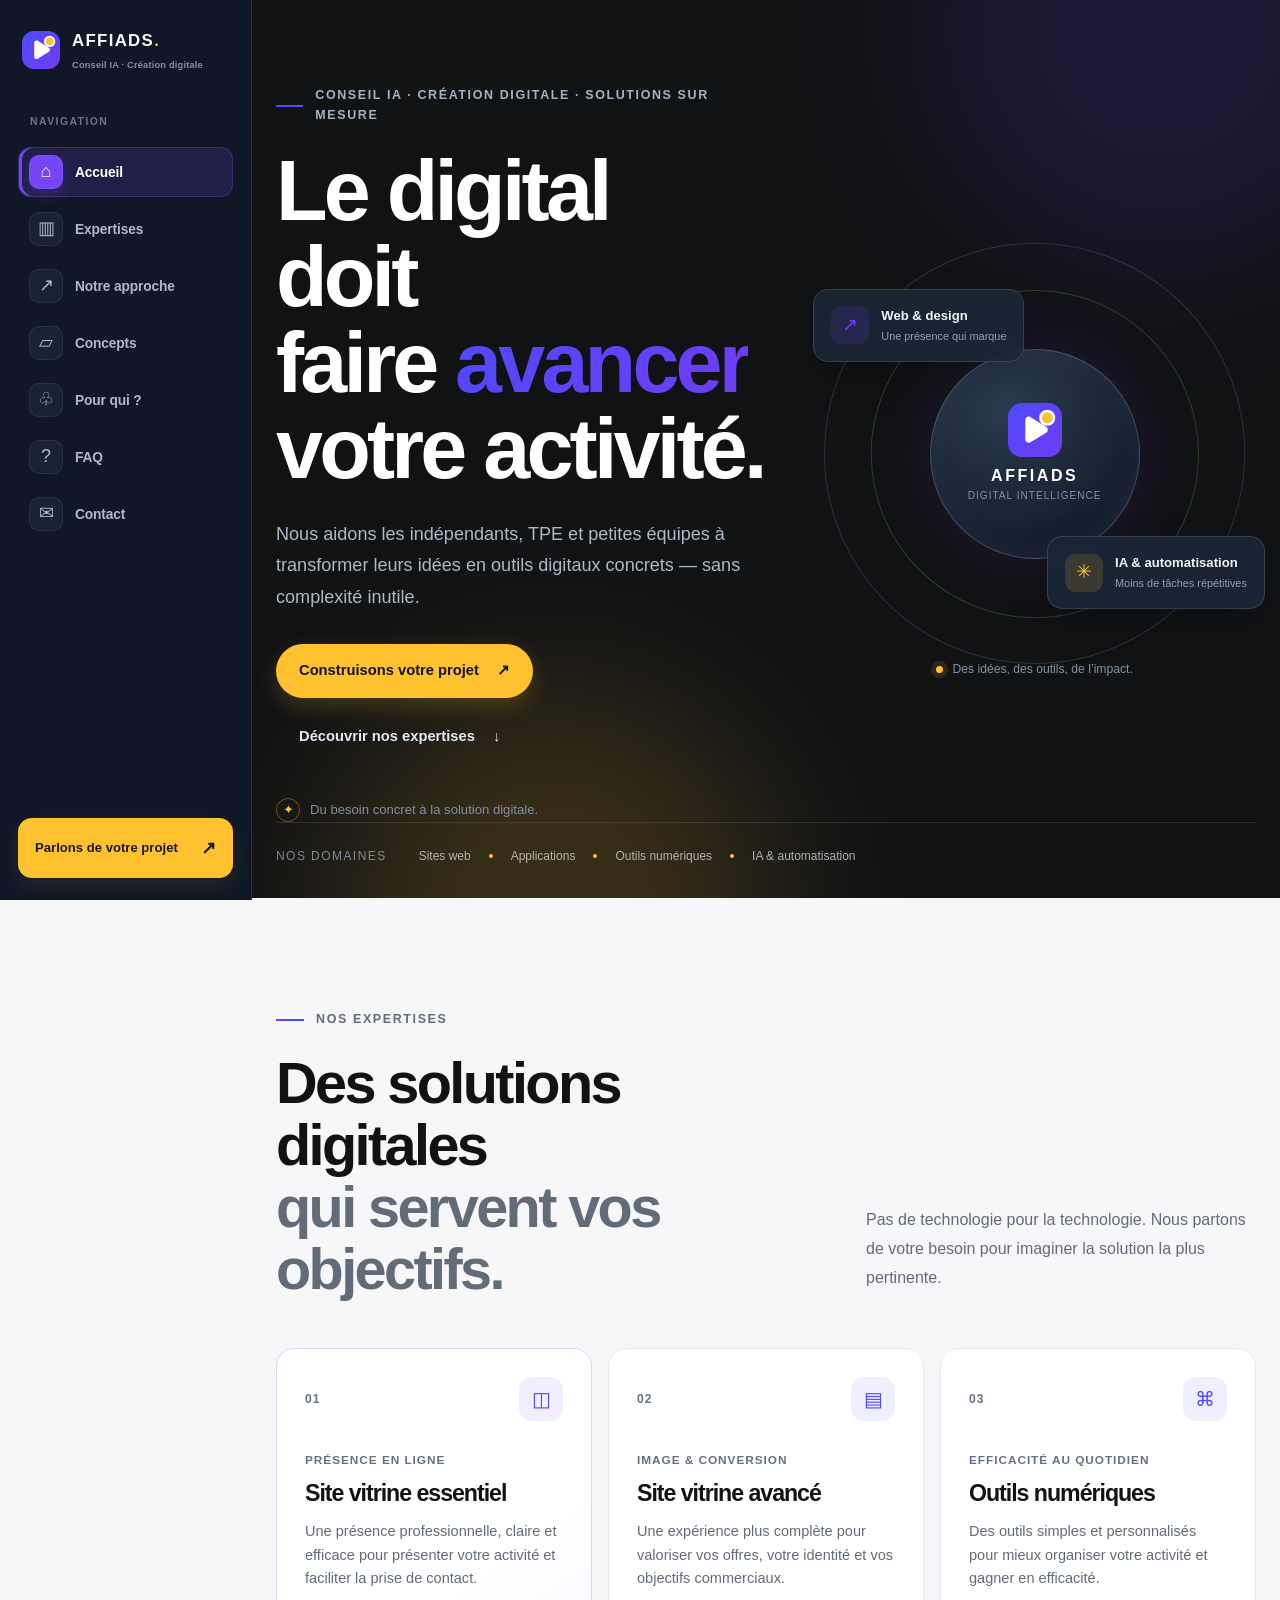
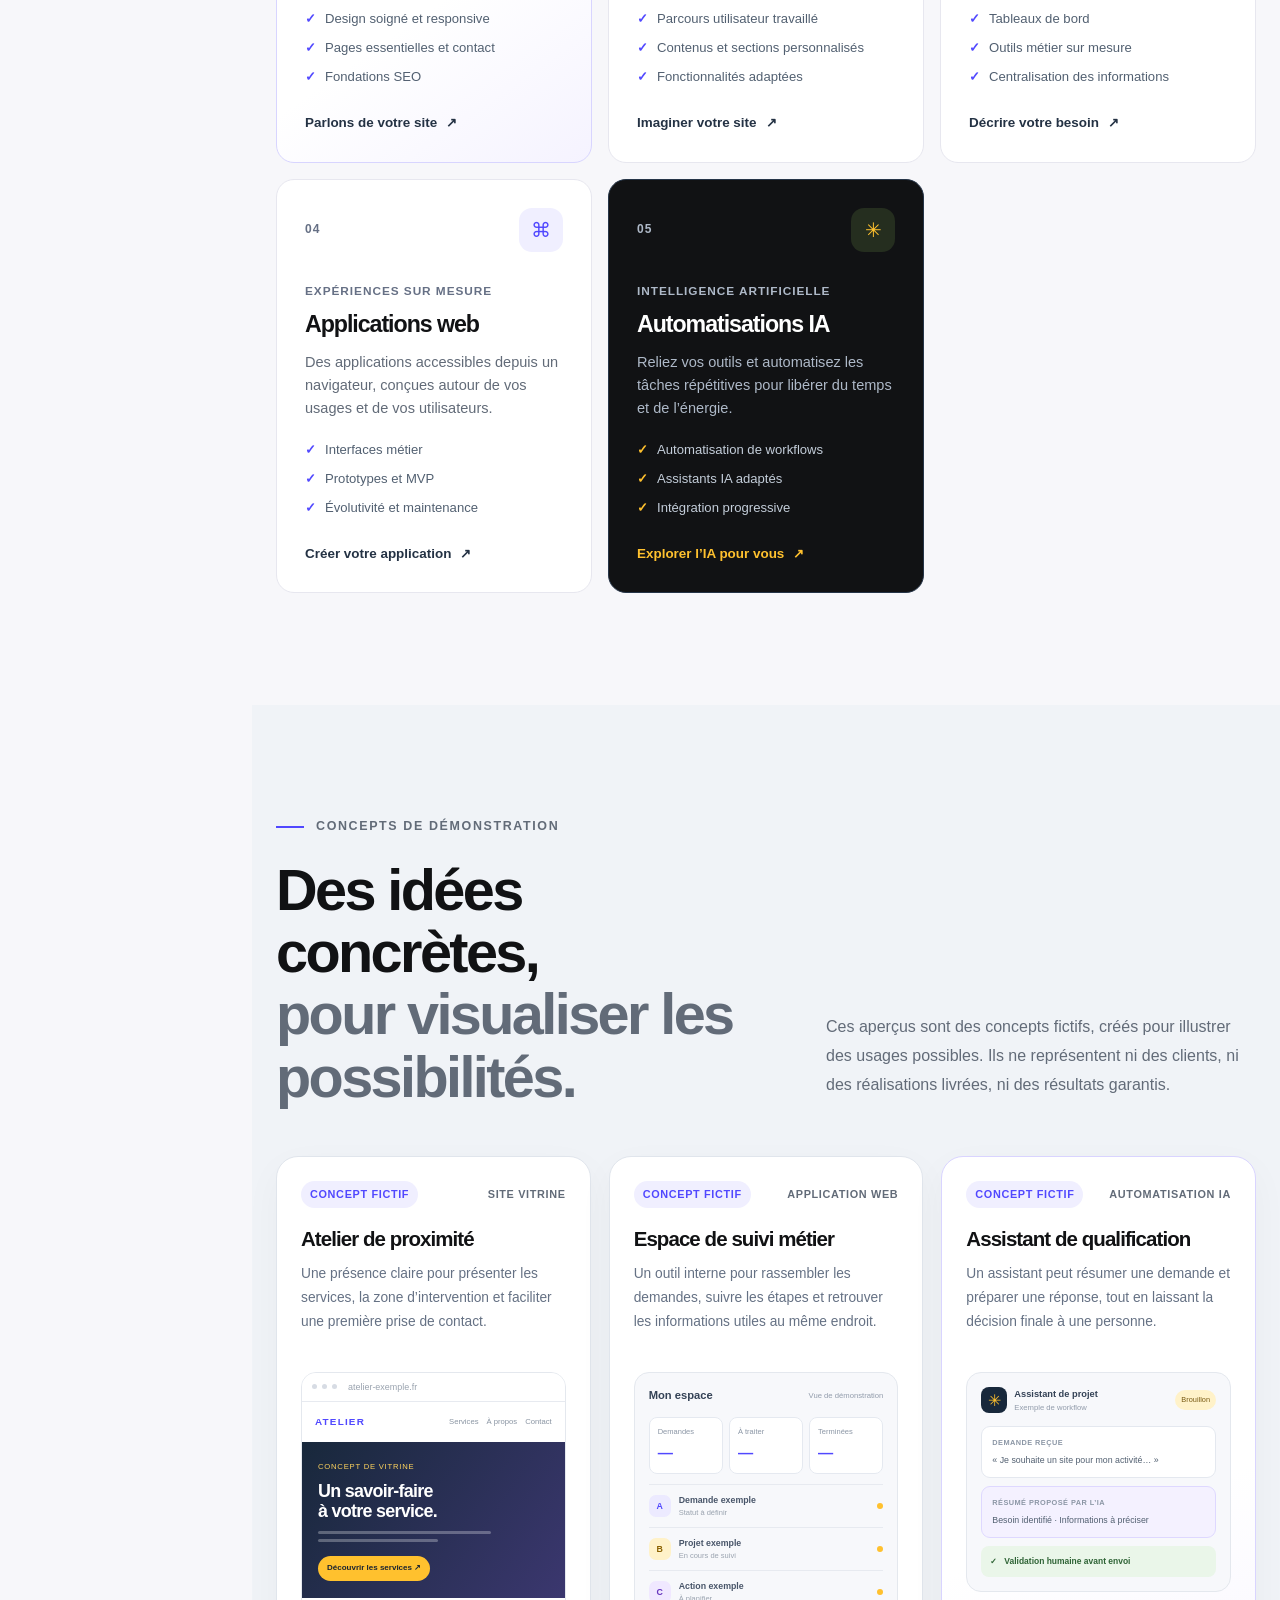
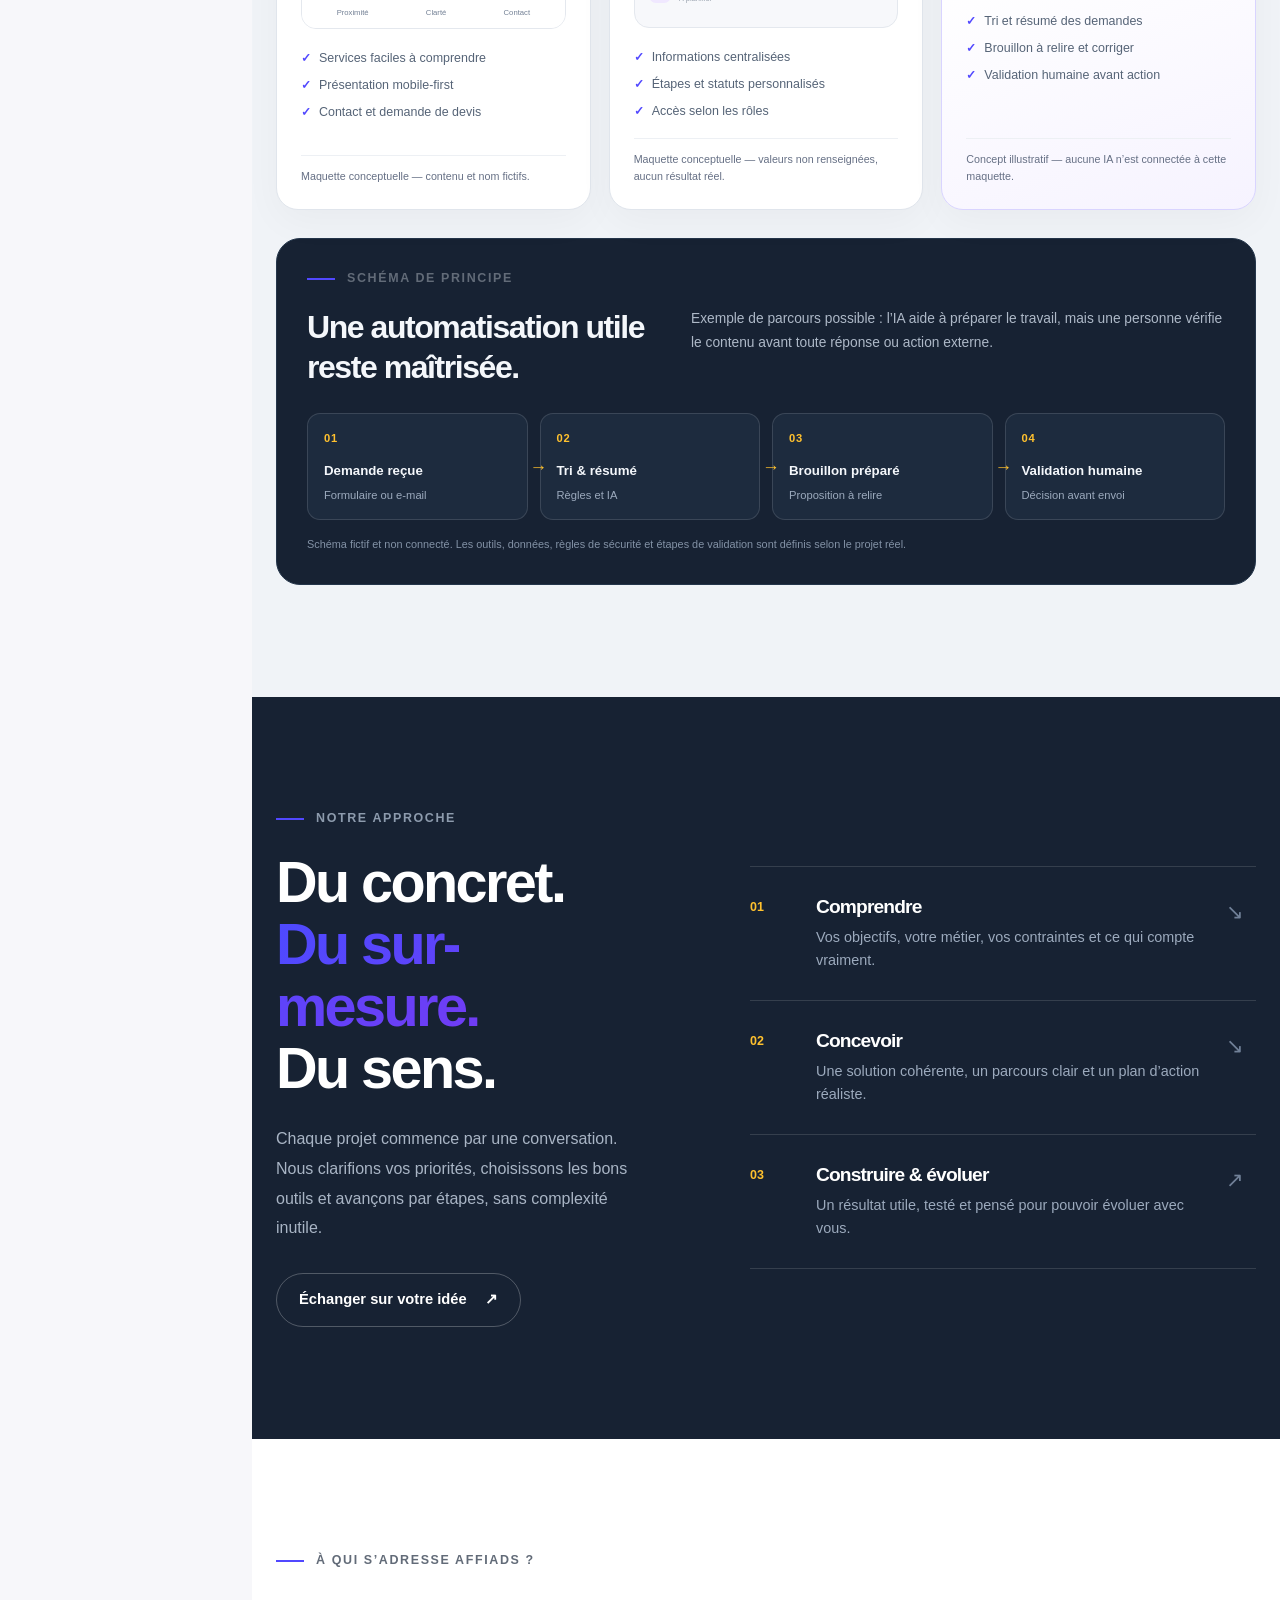
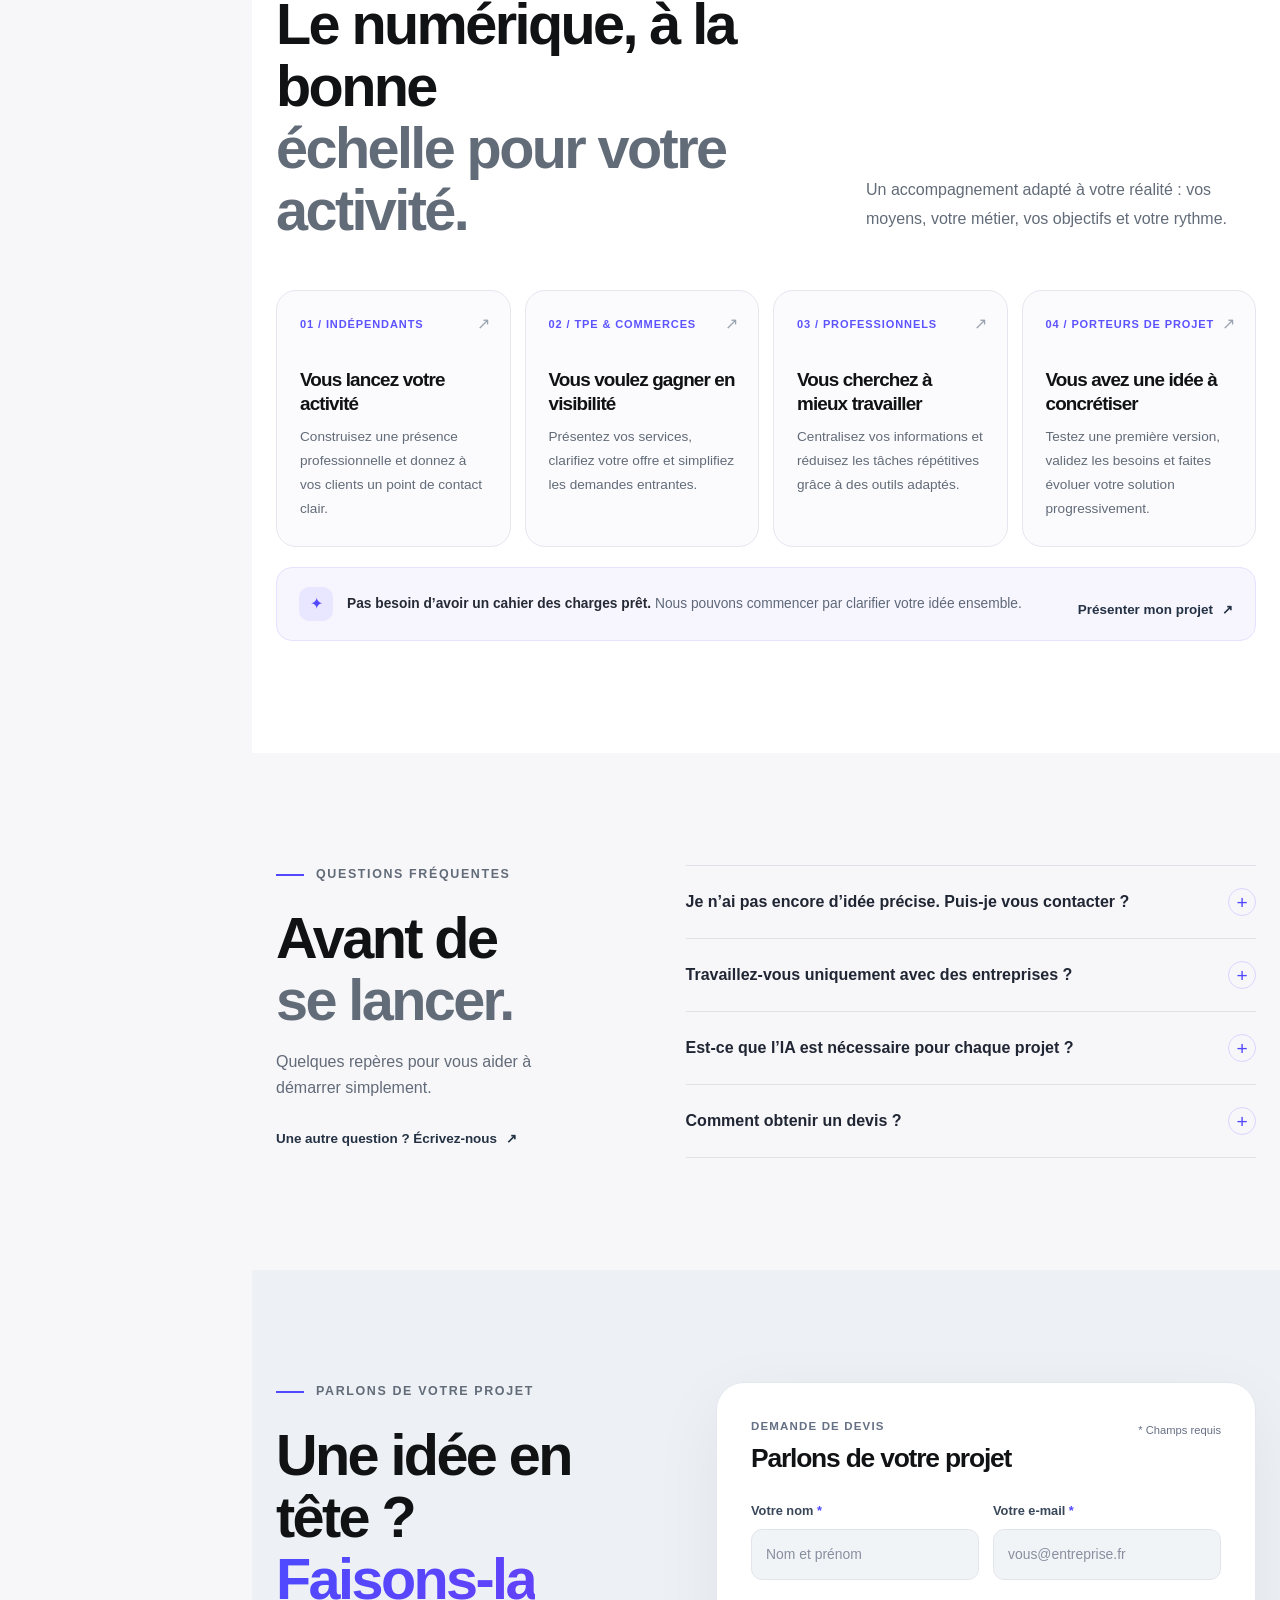
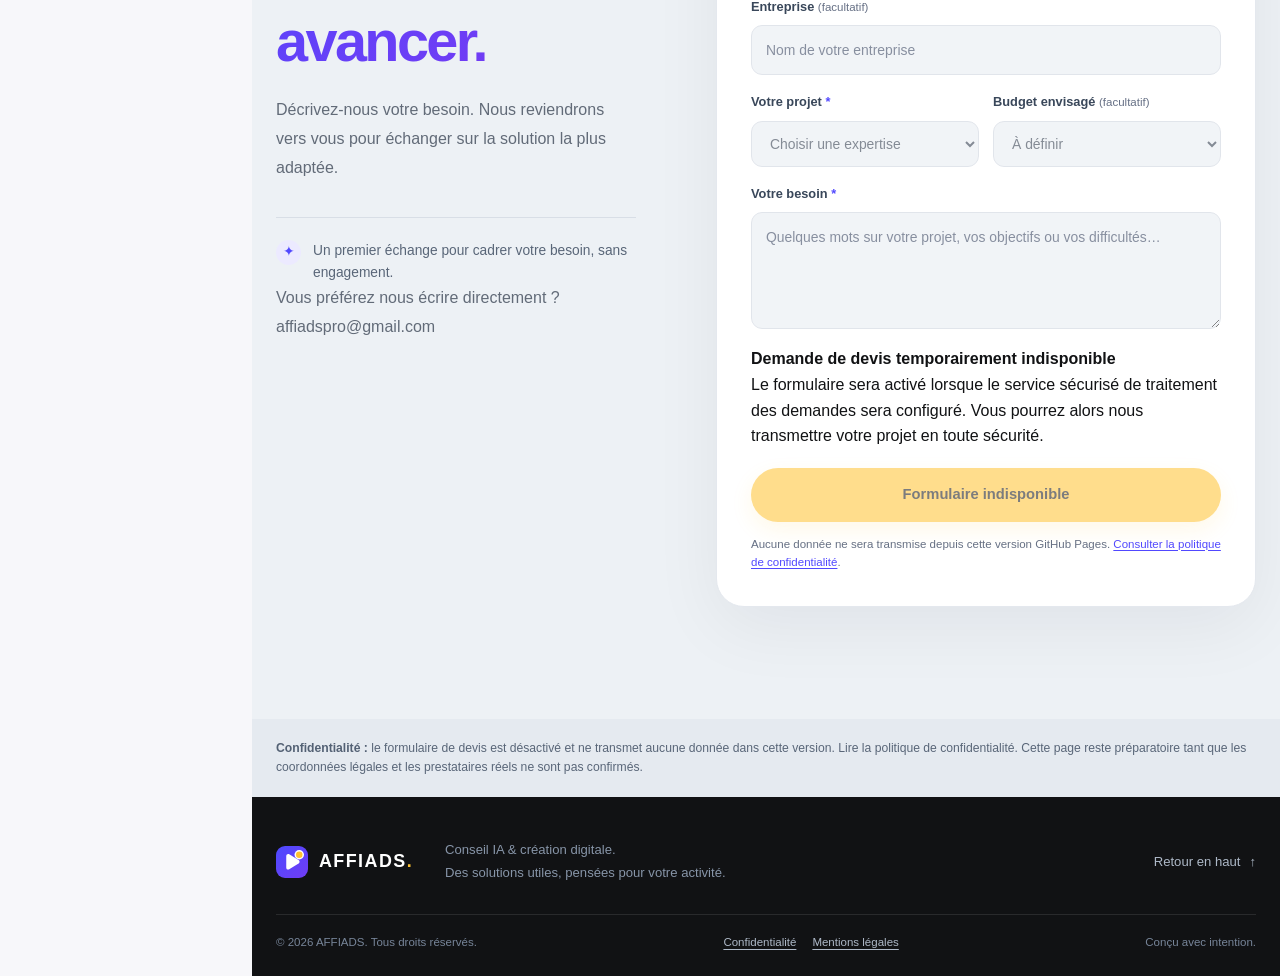
==== index.html @ 4ec8007d "Integrate redesigned AFFIADS desktop sidebar" ====
<!doctype html>
<html lang="fr">
<head>
  <meta charset="utf-8">
  <meta name="viewport" content="width=device-width, initial-scale=1, viewport-fit=cover">
  <meta name="theme-color" content="#101827">
  <link rel="manifest" href="./manifest.webmanifest">
  <meta name="apple-mobile-web-app-capable" content="yes">
  <meta name="apple-mobile-web-app-status-bar-style" content="black">
  <meta name="apple-mobile-web-app-title" content="AFFIADS">
  <link rel="icon" type="image/svg+xml" href="./assets/brand/favicon.svg">
  <link rel="apple-touch-icon" sizes="180x180" href="./apple-touch-icon.png">
  <link rel="canonical" href="https://mansstyle59.github.io/AFFIADS/">
  <meta name="description" content="AFFIADS accompagne les entreprises dans leur création digitale : sites vitrines, applications web, outils numériques et automatisations IA.">
  <meta property="og:type" content="website">
  <meta property="og:site_name" content="AFFIADS">
  <meta property="og:url" content="https://mansstyle59.github.io/AFFIADS/">
  <meta property="og:title" content="AFFIADS — Conseil IA & création digitale">
  <meta property="og:description" content="Des solutions digitales utiles, pensées pour votre activité.">
  <meta name="twitter:card" content="summary">
  <meta name="twitter:title" content="AFFIADS — Conseil IA & création digitale">
  <meta name="twitter:description" content="Des solutions digitales utiles, pensées pour votre activité.">
  <title>AFFIADS — Conseil IA & création digitale</title>
  <link rel="stylesheet" href="./styles.css?v=20261109-4">
  <script type="application/ld+json">
  {
    "@context": "https://schema.org",
    "@type": "ProfessionalService",
    "name": "AFFIADS",
    "description": "Conseil en intelligence artificielle et création digitale : sites vitrines, applications web, outils numériques et automatisations IA.",
    "areaServed": "France",
    "serviceType": [
      "Création de sites vitrines",
      "Applications web",
      "Outils numériques",
      "Automatisation par intelligence artificielle"
    ]
  }
  </script>
</head>
<body>
  <a class="skip-link" href="#contenu">Aller au contenu</a>

  <nav class="glassy-nav" id="navigation" aria-label="Navigation principale">
    <a class="glassy-sidebar-brand" href="#accueil" aria-label="AFFIADS, accueil">
      <img src="./assets/brand/affiads-icon.svg" alt="" width="38" height="38">
      <span>AFFIADS<span class="brand-dot">.</span><small>Conseil IA · Création digitale</small></span>
    </a>
    <p class="glassy-nav-caption">Navigation</p>
    <a class="glassy-link is-active" href="#accueil" aria-label="Accueil"><span class="glassy-icon" aria-hidden="true">⌂</span><span class="glassy-label">Accueil</span></a>
    <a class="glassy-link" href="#services" aria-label="Expertises"><span class="glassy-icon" aria-hidden="true">▥</span><span class="glassy-label">Expertises</span></a>
    <a class="glassy-link" href="#approche" aria-label="Notre approche"><span class="glassy-icon" aria-hidden="true">↗</span><span class="glassy-label">Notre approche</span></a>
    <a class="glassy-link" href="#exemples" aria-label="Concepts"><span class="glassy-icon" aria-hidden="true">▱</span><span class="glassy-label">Concepts</span></a>
    <a class="glassy-link" href="#publics" aria-label="Pour qui ?"><span class="glassy-icon" aria-hidden="true">♧</span><span class="glassy-label">Pour qui ?</span></a>
    <a class="glassy-link" href="#faq" aria-label="Questions fréquentes"><span class="glassy-icon" aria-hidden="true">?</span><span class="glassy-label">FAQ</span></a>
    <a class="glassy-link" href="#contact" aria-label="Contact"><span class="glassy-icon" aria-hidden="true">✉</span><span class="glassy-label">Contact</span></a>
    <a class="glassy-nav-cta" href="#contact">Parlons de votre projet <span aria-hidden="true">↗</span></a>
  </nav>

  <header class="site-header">
    <div class="container header-inner">
      <a class="brand" href="#accueil" aria-label="AFFIADS, accueil">
        <img class="brand-mark-image" src="./assets/brand/affiads-icon.svg" alt="" width="32" height="32">
        <span class="brand-name">AFFIADS<span class="brand-dot">.</span></span>
      </a>




    </div>
  </header>

  <main id="contenu">
    <section class="hero section" id="accueil">
      <div class="hero-glow hero-glow-one" aria-hidden="true"></div>
      <div class="hero-glow hero-glow-two" aria-hidden="true"></div>
      <div class="container hero-grid">
        <div class="hero-copy">
          <p class="eyebrow"><span class="eyebrow-line"></span> Conseil IA · Création digitale · Solutions sur mesure</p>
          <h1>Le digital doit<br>faire <span class="text-gradient">avancer</span><br>votre activité.</h1>
          <p class="hero-lead">Nous aidons les indépendants, TPE et petites équipes à transformer leurs idées en outils digitaux concrets — sans complexité inutile.</p>
          <div class="hero-actions">
            <a class="button button-primary" href="#contact">Construisons votre projet <span aria-hidden="true">↗</span></a>
            <a class="button button-quiet" href="#services">Découvrir nos expertises <span aria-hidden="true">↓</span></a>
          </div>
          <div class="hero-note">
            <span class="note-icon" aria-hidden="true">✦</span>
            <span>Du besoin concret à la solution digitale.</span>
          </div>
        </div>

        <div class="hero-visual" role="img" aria-label="Illustration abstraite d'un écosystème digital">
          <div class="visual-orbit orbit-outer"></div>
          <div class="visual-orbit orbit-inner"></div>
          <div class="visual-core">
            <img class="core-brand-icon" src="./assets/brand/affiads-icon.svg" alt="Icône AFFIADS">
            <p>AFFIADS</p>
            <small>Digital intelligence</small>
          </div>
          <div class="floating-card card-web">
            <span class="floating-icon icon-web" aria-hidden="true">↗</span>
            <div><strong>Web & design</strong><small>Une présence qui marque</small></div>
          </div>
          <div class="floating-card card-ai">
            <span class="floating-icon icon-ai" aria-hidden="true">✳</span>
            <div><strong>IA & automatisation</strong><small>Moins de tâches répétitives</small></div>
          </div>
          <div class="visual-label"><span class="pulse-dot"></span> Des idées, des outils, de l’impact.</div>
        </div>
      </div>
      <div class="container hero-bottom">
        <span>Nos domaines</span>
        <div class="domain-list"><span>Sites web</span><i></i><span>Applications</span><i></i><span>Outils numériques</span><i></i><span>IA & automatisation</span></div>
      </div>
    </section>

    <section class="services section" id="services">
      <div class="container">
        <div class="section-heading">
          <div>
            <p class="eyebrow"><span class="eyebrow-line"></span> Nos expertises</p>
            <h2>Des solutions digitales<br><span class="text-muted">qui servent vos objectifs.</span></h2>
          </div>
          <p class="section-intro">Pas de technologie pour la technologie. Nous partons de votre besoin pour imaginer la solution la plus pertinente.</p>
        </div>

        <div class="service-grid">
          <article class="service-card service-card-featured">
            <div class="service-top"><span class="service-number">01</span><span class="service-icon" aria-hidden="true">◫</span></div>
            <p class="service-tag">Présence en ligne</p>
            <h3>Site vitrine essentiel</h3>
            <p>Une présence professionnelle, claire et efficace pour présenter votre activité et faciliter la prise de contact.</p>
            <ul><li>Design soigné et responsive</li><li>Pages essentielles et contact</li><li>Fondations SEO</li></ul>
            <a href="#contact" class="text-link">Parlons de votre site <span aria-hidden="true">↗</span></a>
          </article>

          <article class="service-card">
            <div class="service-top"><span class="service-number">02</span><span class="service-icon" aria-hidden="true">▤</span></div>
            <p class="service-tag">Image & conversion</p>
            <h3>Site vitrine avancé</h3>
            <p>Une expérience plus complète pour valoriser vos offres, votre identité et vos objectifs commerciaux.</p>
            <ul><li>Parcours utilisateur travaillé</li><li>Contenus et sections personnalisés</li><li>Fonctionnalités adaptées</li></ul>
            <a href="#contact" class="text-link">Imaginer votre site <span aria-hidden="true">↗</span></a>
          </article>

          <article class="service-card">
            <div class="service-top"><span class="service-number">03</span><span class="service-icon" aria-hidden="true">⌘</span></div>
            <p class="service-tag">Efficacité au quotidien</p>
            <h3>Outils numériques</h3>
            <p>Des outils simples et personnalisés pour mieux organiser votre activité et gagner en efficacité.</p>
            <ul><li>Tableaux de bord</li><li>Outils métier sur mesure</li><li>Centralisation des informations</li></ul>
            <a href="#contact" class="text-link">Décrire votre besoin <span aria-hidden="true">↗</span></a>
          </article>

          <article class="service-card">
            <div class="service-top"><span class="service-number">04</span><span class="service-icon" aria-hidden="true">⌘</span></div>
            <p class="service-tag">Expériences sur mesure</p>
            <h3>Applications web</h3>
            <p>Des applications accessibles depuis un navigateur, conçues autour de vos usages et de vos utilisateurs.</p>
            <ul><li>Interfaces métier</li><li>Prototypes et MVP</li><li>Évolutivité et maintenance</li></ul>
            <a href="#contact" class="text-link">Créer votre application <span aria-hidden="true">↗</span></a>
          </article>

          <article class="service-card service-card-ai">
            <div class="service-top"><span class="service-number">05</span><span class="service-icon" aria-hidden="true">✳</span></div>
            <p class="service-tag">Intelligence artificielle</p>
            <h3>Automatisations IA</h3>
            <p>Reliez vos outils et automatisez les tâches répétitives pour libérer du temps et de l’énergie.</p>
            <ul><li>Automatisation de workflows</li><li>Assistants IA adaptés</li><li>Intégration progressive</li></ul>
            <a href="#contact" class="text-link">Explorer l’IA pour vous <span aria-hidden="true">↗</span></a>
          </article>
        </div>
      </div>
    </section>

    <section class="showcase section" id="exemples">
      <div class="container">
        <div class="section-heading showcase-heading">
          <div>
            <p class="eyebrow"><span class="eyebrow-line"></span> Concepts de démonstration</p>
            <h2>Des idées concrètes,<br><span class="text-muted">pour visualiser les possibilités.</span></h2>
          </div>
          <p class="section-intro">Ces aperçus sont des concepts fictifs, créés pour illustrer des usages possibles. Ils ne représentent ni des clients, ni des réalisations livrées, ni des résultats garantis.</p>
        </div>

        <div class="concept-grid">
          <article class="concept-card">
            <div class="concept-meta"><span>Concept fictif</span><span>Site vitrine</span></div>
            <h3>Atelier de proximité</h3>
            <p>Une présence claire pour présenter les services, la zone d’intervention et faciliter une première prise de contact.</p>
            <div class="concept-preview preview-site" aria-hidden="true">
              <div class="preview-browser"><span></span><span></span><span></span><small>atelier-exemple.fr</small></div>
              <div class="preview-site-nav"><strong>ATELIER</strong><span>Services　À propos　Contact</span></div>
              <div class="preview-site-hero">
                <small>CONCEPT DE VITRINE</small>
                <strong>Un savoir-faire<br>à votre service.</strong>
                <div class="preview-lines"><i></i><i></i></div>
                <span class="preview-cta">Découvrir les services ↗</span>
              </div>
              <div class="preview-site-bottom"><span>Proximité</span><span>Clarté</span><span>Contact</span></div>
            </div>
            <ul class="concept-benefits"><li>Services faciles à comprendre</li><li>Présentation mobile-first</li><li>Contact et demande de devis</li></ul>
            <p class="concept-disclaimer">Maquette conceptuelle — contenu et nom fictifs.</p>
          </article>

          <article class="concept-card">
            <div class="concept-meta"><span>Concept fictif</span><span>Application web</span></div>
            <h3>Espace de suivi métier</h3>
            <p>Un outil interne pour rassembler les demandes, suivre les étapes et retrouver les informations utiles au même endroit.</p>
            <div class="concept-preview preview-dashboard" aria-hidden="true">
              <div class="preview-dashboard-head"><strong>Mon espace</strong><span>Vue de démonstration</span></div>
              <div class="preview-dashboard-stats"><div><small>Demandes</small><strong>—</strong></div><div><small>À traiter</small><strong>—</strong></div><div><small>Terminées</small><strong>—</strong></div></div>
              <div class="preview-dashboard-row"><span class="preview-avatar">A</span><div><strong>Demande exemple</strong><small>Statut à définir</small></div><i></i></div>
              <div class="preview-dashboard-row"><span class="preview-avatar avatar-yellow">B</span><div><strong>Projet exemple</strong><small>En cours de suivi</small></div><i></i></div>
              <div class="preview-dashboard-row"><span class="preview-avatar avatar-violet">C</span><div><strong>Action exemple</strong><small>À planifier</small></div><i></i></div>
            </div>
            <ul class="concept-benefits"><li>Informations centralisées</li><li>Étapes et statuts personnalisés</li><li>Accès selon les rôles</li></ul>
            <p class="concept-disclaimer">Maquette conceptuelle — valeurs non renseignées, aucun résultat réel.</p>
          </article>

          <article class="concept-card concept-card-highlight">
            <div class="concept-meta"><span>Concept fictif</span><span>Automatisation IA</span></div>
            <h3>Assistant de qualification</h3>
            <p>Un assistant peut résumer une demande et préparer une réponse, tout en laissant la décision finale à une personne.</p>
            <div class="concept-preview preview-assistant" aria-hidden="true">
              <div class="preview-assistant-head"><span class="assistant-spark">✳</span><div><strong>Assistant de projet</strong><small>Exemple de workflow</small></div><span class="assistant-state">Brouillon</span></div>
              <div class="assistant-message"><small>DEMANDE REÇUE</small><span>« Je souhaite un site pour mon activité… »</span></div>
              <div class="assistant-summary"><small>RÉSUMÉ PROPOSÉ PAR L’IA</small><span>Besoin identifié · Informations à préciser</span></div>
              <div class="assistant-review"><span>✓</span><strong>Validation humaine avant envoi</strong></div>
            </div>
            <ul class="concept-benefits"><li>Tri et résumé des demandes</li><li>Brouillon à relire et corriger</li><li>Validation humaine avant action</li></ul>
            <p class="concept-disclaimer">Concept illustratif — aucune IA n’est connectée à cette maquette.</p>
          </article>
        </div>

        <div class="workflow-demo">
          <div class="workflow-demo-copy">
            <p class="eyebrow"><span class="eyebrow-line"></span> Schéma de principe</p>
            <h3>Une automatisation utile reste maîtrisée.</h3>
            <p>Exemple de parcours possible : l’IA aide à préparer le travail, mais une personne vérifie le contenu avant toute réponse ou action externe.</p>
          </div>
          <ol class="workflow-steps" aria-label="Étapes d’un workflow IA de démonstration">
            <li><span class="workflow-number">01</span><strong>Demande reçue</strong><small>Formulaire ou e-mail</small></li>
            <li><span class="workflow-number">02</span><strong>Tri & résumé</strong><small>Règles et IA</small></li>
            <li><span class="workflow-number">03</span><strong>Brouillon préparé</strong><small>Proposition à relire</small></li>
            <li><span class="workflow-number">04</span><strong>Validation humaine</strong><small>Décision avant envoi</small></li>
          </ol>
          <p class="workflow-disclaimer">Schéma fictif et non connecté. Les outils, données, règles de sécurité et étapes de validation sont définis selon le projet réel.</p>
        </div>
      </div>
    </section>

    <section class="approach section" id="approche">
      <div class="container approach-grid">
        <div class="approach-copy">
          <p class="eyebrow"><span class="eyebrow-line"></span> Notre approche</p>
          <h2>Du concret.<br><span class="text-gradient">Du sur-mesure.</span><br>Du sens.</h2>
          <p>Chaque projet commence par une conversation. Nous clarifions vos priorités, choisissons les bons outils et avançons par étapes, sans complexité inutile.</p>
          <a class="button button-outline" href="#contact">Échanger sur votre idée <span aria-hidden="true">↗</span></a>
        </div>
        <div class="steps">
          <article class="step">
            <span class="step-number">01</span>
            <div><h3>Comprendre</h3><p>Vos objectifs, votre métier, vos contraintes et ce qui compte vraiment.</p></div>
            <span class="step-arrow" aria-hidden="true">↘</span>
          </article>
          <article class="step">
            <span class="step-number">02</span>
            <div><h3>Concevoir</h3><p>Une solution cohérente, un parcours clair et un plan d’action réaliste.</p></div>
            <span class="step-arrow" aria-hidden="true">↘</span>
          </article>
          <article class="step">
            <span class="step-number">03</span>
            <div><h3>Construire & évoluer</h3><p>Un résultat utile, testé et pensé pour pouvoir évoluer avec vous.</p></div>
            <span class="step-arrow" aria-hidden="true">↗</span>
          </article>
        </div>
      </div>
    </section>


    <section class="audiences section" id="publics">
      <div class="container">
        <div class="section-heading">
          <div>
            <p class="eyebrow"><span class="eyebrow-line"></span> À qui s’adresse AFFIADS ?</p>
            <h2>Le numérique, à la bonne<br><span class="text-muted">échelle pour votre activité.</span></h2>
          </div>
          <p class="section-intro">Un accompagnement adapté à votre réalité : vos moyens, votre métier, vos objectifs et votre rythme.</p>
        </div>
        <div class="audience-grid">
          <article class="audience-card"><span class="audience-index">01 / Indépendants</span><h3>Vous lancez votre activité</h3><p>Construisez une présence professionnelle et donnez à vos clients un point de contact clair.</p><span class="audience-arrow" aria-hidden="true">↗</span></article>
          <article class="audience-card"><span class="audience-index">02 / TPE & commerces</span><h3>Vous voulez gagner en visibilité</h3><p>Présentez vos services, clarifiez votre offre et simplifiez les demandes entrantes.</p><span class="audience-arrow" aria-hidden="true">↗</span></article>
          <article class="audience-card"><span class="audience-index">03 / Professionnels</span><h3>Vous cherchez à mieux travailler</h3><p>Centralisez vos informations et réduisez les tâches répétitives grâce à des outils adaptés.</p><span class="audience-arrow" aria-hidden="true">↗</span></article>
          <article class="audience-card"><span class="audience-index">04 / Porteurs de projet</span><h3>Vous avez une idée à concrétiser</h3><p>Testez une première version, validez les besoins et faites évoluer votre solution progressivement.</p><span class="audience-arrow" aria-hidden="true">↗</span></article>
        </div>
        <div class="audience-note"><span class="audience-note-icon" aria-hidden="true">✦</span><p><strong>Pas besoin d’avoir un cahier des charges prêt.</strong> Nous pouvons commencer par clarifier votre idée ensemble.</p><a class="text-link" href="#contact">Présenter mon projet <span aria-hidden="true">↗</span></a></div>
      </div>
    </section>

    <section class="faq section" id="faq">
      <div class="container faq-grid">
        <div class="faq-intro"><p class="eyebrow"><span class="eyebrow-line"></span> Questions fréquentes</p><h2>Avant de<br><span class="text-muted">se lancer.</span></h2><p>Quelques repères pour vous aider à démarrer simplement.</p><a class="text-link" href="#contact">Une autre question ? Écrivez-nous <span aria-hidden="true">↗</span></a></div>
        <div class="faq-list">
          <details><summary>Je n’ai pas encore d’idée précise. Puis-je vous contacter ?<span aria-hidden="true">+</span></summary><p>Oui. Un premier échange permet de préciser votre besoin, vos priorités et les options envisageables. Vous n’avez pas besoin d’un cahier des charges complet.</p></details>
          <details><summary>Travaillez-vous uniquement avec des entreprises ?<span aria-hidden="true">+</span></summary><p>AFFIADS s’adresse notamment aux indépendants, TPE, commerces et porteurs de projet. Le périmètre dépend de la nature et de la faisabilité de votre demande.</p></details>
          <details><summary>Est-ce que l’IA est nécessaire pour chaque projet ?<span aria-hidden="true">+</span></summary><p>Non. Nous privilégions la solution la plus utile à votre besoin. Une technologie plus simple peut parfois être plus pertinente qu’une automatisation IA.</p></details>
          <details><summary>Comment obtenir un devis ?<span aria-hidden="true">+</span></summary><p>Le formulaire de devis en ligne est actuellement désactivé. Vous pouvez nous écrire directement à <a href="mailto:affiadspro@gmail.com">affiadspro@gmail.com</a> en décrivant votre projet.</p></details>
        </div>
      </div>
    </section>

    <section class="contact section" id="contact">
      <div class="container contact-grid">
        <div class="contact-copy">
          <p class="eyebrow"><span class="eyebrow-line"></span> Parlons de votre projet</p>
          <h2>Une idée en tête ?<br><span class="text-gradient">Faisons-la avancer.</span></h2>
          <p>Décrivez-nous votre besoin. Nous reviendrons vers vous pour échanger sur la solution la plus adaptée.</p>
          <div class="contact-promise"><span class="promise-mark" aria-hidden="true">✦</span><span>Un premier échange pour cadrer votre besoin, sans engagement.</span></div>
          <p class="contact-email">Vous préférez nous écrire directement ? <a href="mailto:affiadspro@gmail.com">affiadspro@gmail.com</a></p>
        </div>

        <form class="quote-form" id="quote-form" action="./api/devis" method="post" aria-labelledby="quote-form-title" aria-describedby="form-unavailable">
          <div class="form-heading"><div><span class="form-kicker">Demande de devis</span><h3 id="quote-form-title">Parlons de votre projet</h3></div><span class="form-required">* Champs requis</span></div>
          <div class="form-row">
            <label>Votre nom <span>*</span><input name="name" autocomplete="name" required maxlength="100" placeholder="Nom et prénom" disabled></label>
            <label>Votre e-mail <span>*</span><input name="email" type="email" autocomplete="email" required maxlength="254" placeholder="vous@entreprise.fr" disabled></label>
          </div>
          <label>Entreprise <small>(facultatif)</small><input name="company" autocomplete="organization" maxlength="120" placeholder="Nom de votre entreprise" disabled></label>
          <div class="form-row">
            <label>Votre projet <span>*</span>
              <select name="projectType" required disabled>
                <option value="">Choisir une expertise</option>
                <option value="Site vitrine essentiel">Site vitrine essentiel</option>
                <option value="Site vitrine avancé">Site vitrine avancé</option>
                <option value="Outil numérique">Outil numérique</option>
                <option value="Application web">Application web</option>
                <option value="Automatisation IA">Automatisation IA</option>
                <option value="Autre / à définir">Autre / à définir</option>
              </select>
            </label>
            <label>Budget envisagé <small>(facultatif)</small>
              <select name="budget" disabled>
                <option value="À définir">À définir</option>
                <option value="Moins de 1 000 €">Moins de 1 000 €</option>
                <option value="1 000 à 3 000 €">1 000 à 3 000 €</option>
                <option value="3 000 à 6 000 €">3 000 à 6 000 €</option>
                <option value="Plus de 6 000 €">Plus de 6 000 €</option>
              </select>
            </label>
          </div>
          <label>Votre besoin <span>*</span><textarea name="message" required minlength="10" maxlength="4000" rows="4" placeholder="Quelques mots sur votre projet, vos objectifs ou vos difficultés…" disabled></textarea></label>
          <div class="form-trap" aria-hidden="true"><label>Ne pas remplir<input name="website" tabindex="-1" autocomplete="off" disabled></label></div>
          <div class="form-unavailable" id="form-unavailable" role="status">
            <strong>Demande de devis temporairement indisponible</strong>
            <p>Le formulaire sera activé lorsque le service sécurisé de traitement des demandes sera configuré. Vous pourrez alors nous transmettre votre projet en toute sécurité.</p>
          </div>
          <button class="button button-primary form-submit" type="submit" disabled aria-disabled="true" data-disabled-reason="setup">Formulaire indisponible</button>
          <p class="form-privacy">Aucune donnée ne sera transmise depuis cette version GitHub Pages. <a href="./confidentialite.html">Consulter la politique de confidentialité</a>.</p>
          <p class="form-status" id="form-status" role="status" aria-live="polite"></p>
        </form>
      </div>
    </section>

    <section class="privacy-note" id="confidentialite">
      <div class="container">
        <p><strong>Confidentialité :</strong> le formulaire de devis est désactivé et ne transmet aucune donnée dans cette version. <a href="./confidentialite.html">Lire la politique de confidentialité</a>. Cette page reste préparatoire tant que les coordonnées légales et les prestataires réels ne sont pas confirmés.</p>
      </div>
    </section>
  </main>

  <footer class="site-footer">
    <div class="container footer-main">
      <a class="brand brand-footer" href="#accueil" aria-label="AFFIADS, retour à l’accueil">
        <img class="brand-mark-image" src="./assets/brand/affiads-icon.svg" alt="" width="32" height="32">
        <span class="brand-name">AFFIADS<span class="brand-dot">.</span></span>
      </a>
      <p>Conseil IA & création digitale.<br>Des solutions utiles, pensées pour votre activité.</p>
      <a class="footer-top" href="#accueil">Retour en haut <span aria-hidden="true">↑</span></a>
    </div>
    <div class="container footer-bottom"><span>© <span id="year">2026</span> AFFIADS. Tous droits réservés.</span><nav class="footer-legal" aria-label="Informations légales"><a href="./confidentialite.html">Confidentialité</a><a href="./mentions-legales.html">Mentions légales</a></nav><span>Conçu avec intention.</span></div>
  </footer>

  <script src="./script.js?v=20261109-2" defer></script>
</body>
</html>
---- styles.css ----
/* AFFIADS — styles de la vitrine */
:root {
  color-scheme: light;
  --ink: #111214;
  --ink-soft: #292932;
  --muted: #626b78;
  --muted-strong: #667085;
  --muted-soft: #596678;
  --muted-on-dark: #aeb9c8;
  --focus-ring: #5c53ff;
  --paper: #f7f7fa;
  --white: #ffffff;
  --line: #e7e7ef;
  --accent: #ffc12e;
  --accent-dark: #5148ff;
  --blue: #6d3cf5;
  --violet: #713cf4;
  --brand-gradient: linear-gradient(135deg, #4d4aff 0%, #713cf4 100%);
  --radius-lg: 28px;
  --radius-md: 18px;
  --shadow-card: 0 18px 60px rgba(16, 24, 39, .07);
  --container: 1160px;
  --safe-top: env(safe-area-inset-top, 0px);
  --safe-bottom: env(safe-area-inset-bottom, 0px);
  --font-body: -apple-system, BlinkMacSystemFont, "Segoe UI", "Noto Sans", sans-serif;
  --font-heading: "Avenir Next", -apple-system, BlinkMacSystemFont, "Segoe UI", "Noto Sans", sans-serif;
}

* { box-sizing: border-box; }
html { scroll-behavior: smooth; scroll-padding-top: 92px; }
body::before {
  content: "";
  position: fixed;
  top: 0;
  inset-inline: 0;
  height: var(--safe-top);
  z-index: 110;
  pointer-events: none;
  background: #101827;
}
body {
  margin: 0;
  color: var(--ink);
  background: var(--paper);
  font-family: var(--font-body);
  font-size: 16px;
  line-height: 1.6;
  -webkit-font-smoothing: antialiased;
  text-rendering: optimizeLegibility;
}
body, button, input, select, textarea { font-family: var(--font-body); }
a { color: inherit; text-decoration: none; }
button, input, select, textarea { font: inherit; }
button, a, input, select, textarea { -webkit-tap-highlight-color: transparent; }
img, svg { max-width: 100%; }
::selection { color: var(--ink); background: var(--accent); }
.container { width: min(var(--container), calc(100% - 48px)); margin-inline: auto; }
.section { position: relative; padding: 112px 0; }
.skip-link { position: absolute; z-index: 1000; top: 8px; left: 8px; padding: 12px 16px; transform: translateY(-150%); color: var(--ink); background: var(--accent); border-radius: 10px; }
.skip-link:focus { transform: translateY(0); }

h1, h2, h3, p { margin-top: 0; }
h1, h2, h3 { font-family: var(--font-heading); letter-spacing: -.045em; }
h1 { font-size: clamp(3.1rem, 6.6vw, 5.8rem); line-height: 1.02; font-weight: 800; }
h2 { font-size: clamp(2.4rem, 4.5vw, 4.2rem); line-height: 1.08; font-weight: 800; }
h3 { font-size: 1.45rem; line-height: 1.25; font-weight: 750; }
.text-gradient { color: #5148ff; background: var(--brand-gradient); -webkit-background-clip: text; background-clip: text; -webkit-text-fill-color: transparent; }
.text-muted { color: var(--muted); }
.eyebrow { display: flex; align-items: center; gap: 12px; margin-bottom: 22px; color: var(--muted); font-size: .78rem; font-weight: 700; letter-spacing: .13em; text-transform: uppercase; }
.eyebrow-line { display: inline-block; width: 28px; height: 2px; background: var(--accent-dark); }
.button { display: inline-flex; align-items: center; justify-content: center; gap: 18px; min-height: 54px; padding: 0 22px; border: 1px solid transparent; border-radius: 999px; font-size: .92rem; font-weight: 700; transition: transform .2s ease, background .2s ease, border-color .2s ease; cursor: pointer; }
.button:hover { transform: translateY(-2px); }
.button:focus-visible, a:focus-visible, button:focus-visible, input:focus-visible, select:focus-visible, textarea:focus-visible { outline: 3px solid var(--focus-ring); outline-offset: 3px; }
.button-primary { color: var(--ink); background: var(--accent); box-shadow: 0 8px 22px rgba(255, 193, 46, .20); }
.button-primary:hover { background: #ffd45d; }
.button-quiet { color: #e4eaf3; background: transparent; }
.button-quiet:hover { color: var(--white); }
.button-outline { color: var(--white); background: transparent; border-color: rgba(255,255,255,.25); }
.button-outline:hover { border-color: var(--accent); }

/* Header */
.site-header { position: sticky; z-index: 100; top: 0; padding-top: var(--safe-top); color: var(--white); background: #101827; border-bottom: 1px solid rgba(255,255,255,.08); }
.header-inner { display: flex; align-items: center; justify-content: space-between; min-height: 78px; }
.brand { display: inline-flex; align-items: center; gap: 11px; flex-shrink: 0; }
.brand-name { font-family: var(--font-heading); font-size: 1.12rem; font-weight: 800; letter-spacing: .08em; }
.brand-dot { color: var(--accent); }
.navigation { display: flex; align-items: center; gap: 34px; color: #c5ceda; font-size: .9rem; font-weight: 600; }
.navigation a:not(.nav-cta):hover { color: var(--white); }
.nav-cta { display: inline-flex; align-items: center; gap: 12px; padding: 11px 17px; color: var(--ink); background: var(--accent); border-radius: 999px; }
.nav-cta:hover { background: #ffd45d; }
.menu-toggle { display: none; }

/* Hero */
.hero { overflow: hidden; padding: 86px 0 32px; color: var(--white); background: var(--ink); }
.hero-grid { position: relative; z-index: 1; display: grid; grid-template-columns: minmax(0, 1.05fr) minmax(360px, .95fr); align-items: center; gap: 48px; min-height: 520px; }
.hero-copy { position: relative; z-index: 2; max-width: 650px; }
.hero .eyebrow { color: #a6b2c4; }
.hero h1 { margin-bottom: 26px; }
.hero-lead { max-width: 520px; margin-bottom: 30px; color: #aeb9c8; font-size: 1.13rem; line-height: 1.75; }
.hero-actions { display: flex; flex-wrap: wrap; align-items: center; gap: 12px; }
.hero-note { display: flex; align-items: center; gap: 10px; margin-top: 34px; color: #8290a3; font-size: .82rem; }
.note-icon { display: grid; place-items: center; width: 24px; height: 24px; color: var(--accent); border: 1px solid rgba(255,193,46,.38); border-radius: 50%; }
.hero-visual { position: relative; display: grid; place-items: center; min-height: 470px; isolation: isolate; }
.hero-glow { position: absolute; width: 440px; height: 440px; border-radius: 50%; filter: blur(80px); opacity: .16; pointer-events: none; }
.hero-glow-one { top: -190px; right: -100px; background: #6d3cf5; }
.hero-glow-two { bottom: -230px; left: 8%; background: #ffc12e; }
.visual-orbit { position: absolute; border: 1px solid rgba(185, 202, 223, .17); border-radius: 50%; transform: rotate(-26deg); }
.orbit-outer { width: min(430px, 95%); aspect-ratio: 1; }
.orbit-inner { width: min(330px, 74%); aspect-ratio: 1; border-color: rgba(183,243,107,.2); transform: rotate(34deg); }
.visual-core { position: relative; z-index: 1; display: flex; flex-direction: column; align-items: center; justify-content: center; width: 210px; height: 210px; border: 1px solid rgba(255,255,255,.2); border-radius: 50%; background: radial-gradient(circle at 35% 25%, #2b3b50, #151f2e 68%); box-shadow: 0 0 70px rgba(109,60,245,.14), inset 0 0 36px rgba(255,255,255,.04); }
.core-brand-icon { display: block; width: 54px; height: 54px; margin-bottom: 10px; border-radius: 14px; }
.visual-core p { margin: 0; font: 800 1rem var(--font-heading); letter-spacing: .16em; }
.visual-core small { margin-top: 3px; color: #8392a6; font-size: .63rem; letter-spacing: .1em; text-transform: uppercase; }
.floating-card { position: absolute; z-index: 2; display: flex; align-items: center; gap: 12px; padding: 15px 17px; border: 1px solid rgba(255,255,255,.13); border-radius: 15px; background: rgba(27, 39, 55, .88); box-shadow: 0 16px 40px rgba(0,0,0,.16); backdrop-filter: blur(12px); }
.floating-card strong, .floating-card small { display: block; }
.floating-card strong { color: #f0f4f9; font-size: .82rem; }
.floating-card small { margin-top: 2px; color: #91a0b3; font-size: .68rem; }
.card-web { top: 15%; left: 0; }
.card-ai { right: -2%; bottom: 17%; }
.floating-icon { display: grid; place-items: center; width: 38px; height: 38px; border-radius: 11px; font-size: 1.2rem; }
.icon-web { color: var(--blue); background: rgba(109,60,245,.14); }
.icon-ai { color: var(--accent); background: rgba(255,193,46,.14); }
.visual-label { position: absolute; bottom: 2%; display: flex; align-items: center; gap: 9px; color: #8492a5; font-size: .76rem; }
.pulse-dot { width: 7px; height: 7px; border-radius: 50%; background: var(--accent); box-shadow: 0 0 0 5px rgba(255,193,46,.12); }
.hero-bottom { display: flex; align-items: center; gap: 32px; padding: 24px 0 0; border-top: 1px solid rgba(255,255,255,.1); color: #768499; font-size: .75rem; }
.hero-bottom > span { flex-shrink: 0; text-transform: uppercase; letter-spacing: .12em; }
.domain-list { display: flex; align-items: center; flex-wrap: wrap; gap: 18px; color: #a6b2c2; }
.domain-list i { width: 4px; height: 4px; border-radius: 50%; background: var(--accent); }

/* Services */
.services { background: var(--paper); }
.section-heading { display: flex; align-items: end; justify-content: space-between; gap: 48px; margin-bottom: 48px; }
.section-heading h2 { margin-bottom: 0; }
.section-intro { max-width: 390px; margin-bottom: 8px; color: var(--muted); line-height: 1.8; }
.service-grid { display: grid; grid-template-columns: repeat(3, minmax(0, 1fr)); gap: 16px; }
.service-card { display: flex; flex-direction: column; min-width: 0; padding: 28px; border: 1px solid var(--line); border-radius: var(--radius-md); background: var(--white); transition: transform .22s ease, box-shadow .22s ease, border-color .22s ease; }
.service-card:hover { transform: translateY(-5px); border-color: #d8d5ff; box-shadow: var(--shadow-card); }
.service-card-featured { border-color: #d8d5ff; background: linear-gradient(145deg, #fff 58%, #f5f3ff); }
.service-card-ai { color: var(--white); border-color: #263548; background: var(--ink); }
.service-top { display: flex; align-items: center; justify-content: space-between; margin-bottom: 30px; }
.service-number { color: var(--muted-strong); font-size: .75rem; font-weight: 700; letter-spacing: .1em; }
.service-icon { display: grid; place-items: center; width: 44px; height: 44px; color: #5148ff; background: #f0efff; border-radius: 13px; font-size: 1.25rem; }
.service-card-ai .service-icon { color: var(--accent); background: rgba(183,243,107,.12); }
.service-tag { margin-bottom: 9px; color: var(--muted-strong); font-size: .74rem; font-weight: 700; letter-spacing: .08em; text-transform: uppercase; }
.service-card-ai .service-number, .service-card-ai .service-tag { color: var(--muted-on-dark); }
.service-card h3 { margin-bottom: 12px; }
.service-card > p:not(.service-tag) { margin-bottom: 18px; color: var(--muted); font-size: .91rem; }
.service-card-ai > p:not(.service-tag) { color: #aeb9c8; }
.service-card ul { display: grid; gap: 8px; margin: 0 0 25px; padding: 0; list-style: none; color: #526071; font-size: .82rem; }
.service-card-ai ul { color: #c4ceda; }
.service-card li::before { content: "✓"; margin-right: 9px; color: #5148ff; font-weight: 800; }
.service-card-ai li::before { color: var(--accent); }
.text-link { display: inline-flex; align-items: center; gap: 9px; margin-top: auto; color: #243244; font-size: .84rem; font-weight: 700; }
.service-card-ai .text-link { color: var(--accent); }
.text-link span { transition: transform .2s ease; }
.text-link:hover span { transform: translate(3px, -3px); }

/* Concepts de démonstration — exemples fictifs, sans références client */
.showcase { background: #f0f3f7; }
.showcase-heading { align-items: end; }
.showcase-heading .section-intro { max-width: 430px; }
.concept-grid { display: grid; grid-template-columns: repeat(3, minmax(0, 1fr)); gap: 18px; }
.concept-card { display: flex; flex-direction: column; min-width: 0; padding: 24px; border: 1px solid #e0e5ec; border-radius: 22px; background: var(--white); box-shadow: 0 12px 38px rgba(16,24,39,.035); }
.concept-meta { display: flex; flex-wrap: wrap; align-items: center; justify-content: space-between; gap: 8px; margin-bottom: 18px; color: var(--muted); font-size: .68rem; font-weight: 700; letter-spacing: .06em; text-transform: uppercase; }
.concept-meta span:first-child { padding: 5px 9px; color: #5148ff; border-radius: 999px; background: #f0efff; }
.concept-card h3 { margin-bottom: 10px; font-size: 1.28rem; }
.concept-card > p:not(.concept-disclaimer) { min-height: 92px; margin-bottom: 18px; color: #657184; font-size: .86rem; line-height: 1.75; }
.concept-preview { min-width: 0; min-height: 220px; margin-bottom: 20px; overflow: hidden; border: 1px solid #e4e8ee; border-radius: 15px; background: #f8f9fc; }
.preview-browser { display: flex; align-items: center; gap: 5px; height: 29px; padding: 0 10px; border-bottom: 1px solid #e7eaf0; background: #fff; }
.preview-browser > span { width: 5px; height: 5px; border-radius: 50%; background: #d7dce4; }
.preview-browser small { margin-left: 6px; color: #9aa3af; font-size: .56rem; }
.preview-site-nav { display: flex; align-items: center; justify-content: space-between; gap: 8px; padding: 12px 13px; color: #39475a; background: #fff; }
.preview-site-nav strong { color: #5148ff; font-size: .62rem; letter-spacing: .12em; }
.preview-site-nav span { color: #8994a2; font-size: .48rem; }
.preview-site-hero { padding: 19px 16px 17px; color: #fff; background: linear-gradient(125deg, #18283b, #3b376f); }
.preview-site-hero small { display: block; margin-bottom: 8px; color: #ffd45d; font-size: .48rem; letter-spacing: .1em; }
.preview-site-hero strong { display: block; font: 800 1.12rem/1.12 var(--font-heading); letter-spacing: -.04em; }
.preview-lines { display: grid; gap: 5px; margin: 10px 0; }
.preview-lines i { display: block; width: 75%; height: 3px; border-radius: 4px; background: rgba(255,255,255,.28); }
.preview-lines i:last-child { width: 52%; }
.preview-cta { display: inline-block; padding: 6px 9px; color: #1b2330; border-radius: 999px; background: #ffc12e; font-size: .5rem; font-weight: 700; }
.preview-site-bottom { display: flex; justify-content: space-around; padding: 9px 6px; color: #738095; background: #fff; font-size: .48rem; }
.preview-dashboard { padding: 14px; background: #f7f8fb; }
.preview-dashboard-head { display: flex; align-items: center; justify-content: space-between; gap: 6px; margin-bottom: 12px; color: #344256; }
.preview-dashboard-head strong { font-size: .7rem; }
.preview-dashboard-head span { color: #929cab; font-size: .48rem; }
.preview-dashboard-stats { display: grid; grid-template-columns: repeat(3, minmax(0,1fr)); gap: 6px; margin-bottom: 10px; }
.preview-dashboard-stats div { padding: 8px; border: 1px solid #e5e9f0; border-radius: 8px; background: #fff; }
.preview-dashboard-stats small, .preview-dashboard-stats strong { display: block; }
.preview-dashboard-stats small { color: #8b96a5; font-size: .47rem; }
.preview-dashboard-stats strong { margin-top: 3px; color: #5148ff; font-size: .95rem; }
.preview-dashboard-row { display: flex; align-items: center; gap: 8px; padding: 8px 0; border-top: 1px solid #e7eaf0; }
.preview-avatar { display: grid; place-items: center; flex: 0 0 22px; height: 22px; color: #5148ff; border-radius: 7px; background: #eceaff; font-size: .55rem; font-weight: 800; }
.avatar-yellow { color: #8b6100; background: #fff2c9; }
.avatar-violet { color: #6737bf; background: #f0e8ff; }
.preview-dashboard-row div { min-width: 0; flex: 1; }
.preview-dashboard-row strong, .preview-dashboard-row small { display: block; overflow: hidden; text-overflow: ellipsis; white-space: nowrap; }
.preview-dashboard-row strong { color: #485569; font-size: .55rem; }
.preview-dashboard-row small { color: #9aa3af; font-size: .47rem; }
.preview-dashboard-row > i { width: 6px; height: 6px; border-radius: 50%; background: #ffc12e; }
.preview-assistant { padding: 14px; background: #f7f8fb; }
.preview-assistant-head { display: flex; align-items: center; gap: 7px; margin-bottom: 12px; }
.assistant-spark { display: grid; place-items: center; width: 26px; height: 26px; color: #ffc12e; border-radius: 8px; background: #18283b; }
.preview-assistant-head div { min-width: 0; flex: 1; }
.preview-assistant-head strong, .preview-assistant-head small { display: block; }
.preview-assistant-head strong { color: #344256; font-size: .58rem; }
.preview-assistant-head small { color: #929cab; font-size: .48rem; }
.assistant-state { padding: 4px 6px; color: #785a13; border-radius: 999px; background: #fff2c9; font-size: .46rem; }
.assistant-message, .assistant-summary { display: grid; gap: 5px; margin-bottom: 8px; padding: 10px; border: 1px solid #e4e8ef; border-radius: 9px; background: #fff; }
.assistant-message small, .assistant-summary small { color: #8b96a5; font-size: .46rem; font-weight: 700; letter-spacing: .06em; }
.assistant-message span, .assistant-summary span { color: #526071; font-size: .55rem; line-height: 1.5; }
.assistant-summary { border-color: #ded8ff; background: #f4f1ff; }
.assistant-review { display: flex; align-items: center; gap: 7px; padding: 9px; color: #2e6335; border-radius: 8px; background: #eaf6e9; font-size: .53rem; }
.assistant-review span { font-weight: 900; }
.concept-benefits { display: grid; gap: 7px; margin: 0 0 16px; padding: 0; list-style: none; color: #566477; font-size: .78rem; }
.concept-benefits li::before { content: "✓"; margin-right: 8px; color: #5148ff; font-weight: 800; }
.concept-card-highlight { border-color: #d9d4ff; background: linear-gradient(160deg, #fff 55%, #f6f3ff); }
.concept-disclaimer { margin: auto 0 0; padding-top: 12px; border-top: 1px solid #edf0f4; color: var(--muted-strong); font-size: .67rem; line-height: 1.6; }
.workflow-demo { margin-top: 28px; padding: 30px; border: 1px solid #25364b; border-radius: 24px; color: #f4f7fb; background: #172233; }
.workflow-demo-copy { display: grid; grid-template-columns: minmax(0, .8fr) minmax(0, 1.2fr); align-items: start; gap: 28px; }
.workflow-demo-copy .eyebrow { grid-column: 1 / -1; margin-bottom: -10px; }
.workflow-demo-copy h3 { margin: 0; font-size: clamp(1.35rem, 2.7vw, 2rem); }
.workflow-demo-copy > p:last-child { max-width: 570px; margin: 0; color: #aeb9c8; font-size: .86rem; line-height: 1.75; }
.workflow-steps { display: grid; grid-template-columns: repeat(4, minmax(0, 1fr)); gap: 12px; margin: 26px 0 16px; padding: 0; list-style: none; }
.workflow-steps li { position: relative; min-width: 0; padding: 16px; border: 1px solid rgba(255,255,255,.13); border-radius: 13px; background: #1d2b3e; }
.workflow-steps li:not(:last-child)::after { content: "→"; position: absolute; top: 50%; right: -12px; z-index: 1; color: #ffc12e; font-size: 1.1rem; font-weight: 800; transform: translate(50%, -50%); }
.workflow-number { display: block; margin-bottom: 12px; color: #ffc12e; font-size: .7rem; font-weight: 800; letter-spacing: .08em; }
.workflow-steps strong, .workflow-steps small { display: block; }
.workflow-steps strong { color: #f4f7fb; font-size: .83rem; }
.workflow-steps small { margin-top: 5px; color: #9caabd; font-size: .7rem; line-height: 1.5; }
.workflow-disclaimer { margin: 0; color: #8392a6; font-size: .68rem; line-height: 1.6; }
@media (max-width: 1000px) {
  .concept-grid { grid-template-columns: repeat(2, minmax(0, 1fr)); }
  .concept-card:last-child { grid-column: 1 / -1; }
  .concept-card > p:not(.concept-disclaimer) { min-height: 0; }
  .workflow-steps { grid-template-columns: repeat(2, minmax(0, 1fr)); }
  .workflow-steps li:nth-child(2)::after { display: none; }
  .workflow-steps li:nth-child(3)::after { content: "↓"; top: auto; right: 50%; bottom: -15px; transform: translateX(50%); }
}
@media (max-width: 760px) {
  .concept-grid { grid-template-columns: 1fr; }
  .concept-card:last-child { grid-column: auto; }
  .concept-preview { min-height: 215px; }
  .workflow-demo { padding: 23px 18px; }
  .workflow-demo-copy { grid-template-columns: 1fr; gap: 12px; }
  .workflow-demo-copy .eyebrow { margin-bottom: 0; }
  .workflow-steps { grid-template-columns: 1fr; gap: 12px; }
  .workflow-steps li:not(:last-child)::after { content: "↓"; top: auto; right: 50%; bottom: -15px; transform: translateX(50%); }
}

/* Approach */
.approach { color: var(--white); background: #172233; }
.approach-grid { display: grid; grid-template-columns: minmax(0, .85fr) minmax(0, 1.15fr); gap: 100px; align-items: center; }
.approach-copy .eyebrow { color: #8d9bad; }
.approach-copy h2 { margin-bottom: 25px; }
.approach-copy > p:not(.eyebrow) { max-width: 450px; margin-bottom: 30px; color: #a9b5c5; line-height: 1.85; }
.steps { border-top: 1px solid rgba(255,255,255,.13); }
.step { display: grid; grid-template-columns: 48px minmax(0, 1fr) 30px; align-items: start; gap: 18px; padding: 28px 0; border-bottom: 1px solid rgba(255,255,255,.13); }
.step-number { padding-top: 3px; color: var(--accent); font-size: .78rem; font-weight: 700; }
.step h3 { margin-bottom: 7px; font-size: 1.2rem; }
.step p { max-width: 450px; margin: 0; color: #9caabd; font-size: .9rem; }
.step-arrow { color: #718198; font-size: 1.3rem; }

/* Contact */
.contact { background: #edf1f5; }
.contact-grid { display: grid; grid-template-columns: minmax(0, .8fr) minmax(0, 1.2fr); align-items: start; gap: 80px; }
.contact-copy { position: sticky; top: 130px; }
.contact-copy h2 { margin-bottom: 24px; }
.contact-copy > p:not(.eyebrow) { max-width: 430px; color: var(--muted); line-height: 1.8; }
.contact-promise { display: flex; align-items: start; gap: 12px; max-width: 370px; margin-top: 34px; padding-top: 22px; border-top: 1px solid #d8dee6; color: #596678; font-size: .86rem; }
.promise-mark { display: grid; place-items: center; flex-shrink: 0; width: 25px; height: 25px; color: #5148ff; background: #eceaff; border-radius: 50%; }
.quote-form { padding: 34px; border: 1px solid #e4e8ee; border-radius: var(--radius-lg); background: var(--white); box-shadow: 0 20px 70px rgba(16,24,39,.06); }
.form-heading { display: flex; align-items: start; justify-content: space-between; gap: 16px; margin-bottom: 26px; }
.form-kicker { display: block; margin-bottom: 7px; color: var(--muted-strong); font-size: .72rem; font-weight: 700; letter-spacing: .1em; text-transform: uppercase; }
.form-heading h3 { margin-bottom: 0; font-size: 1.65rem; }
.form-required { padding-top: 5px; color: var(--muted-strong); font-size: .7rem; white-space: nowrap; }
.quote-form label { display: block; min-width: 0; margin-bottom: 17px; color: #39475a; font-size: .8rem; font-weight: 700; }
.quote-form label > span { color: #5148ff; }
.quote-form label small { color: var(--muted-strong); font-size: .72rem; font-weight: 400; }
.form-row { display: grid; grid-template-columns: repeat(2, minmax(0, 1fr)); gap: 14px; }
.quote-form input, .quote-form select, .quote-form textarea { display: block; width: 100%; min-width: 0; margin-top: 8px; padding: 13px 14px; color: var(--ink); border: 1px solid #dfe5ec; border-radius: 11px; outline: none; background: #fbfcfd; font-size: .87rem; font-weight: 400; transition: border-color .2s ease, box-shadow .2s ease; }
.quote-form input::placeholder, .quote-form textarea::placeholder { color: var(--muted-strong); }
.quote-form input:focus, .quote-form select:focus, .quote-form textarea:focus { border-color: #6d3cf5; box-shadow: 0 0 0 3px rgba(255,193,46,.20); }
.quote-form input:focus-visible, .quote-form select:focus-visible, .quote-form textarea:focus-visible {
  outline: 3px solid var(--focus-ring);
  outline-offset: 3px;
}
.quote-form textarea { resize: vertical; min-height: 110px; }
.form-submit { width: 100%; margin-top: 3px; border: 0; }
.form-privacy { margin: 13px 0 0; color: var(--muted-strong); font-size: .72rem; line-height: 1.6; }
.form-privacy a { color: #5148ff; text-decoration: underline; text-underline-offset: 2px; }
.form-status { margin: 12px 0 0; font-size: .84rem; }
.form-status:empty { display: none; }
.form-status[data-state="success"] { color: #326c26; }
.form-status[data-state="error"] { color: #a33b37; }
.form-submit[disabled] { opacity: .65; cursor: wait; transform: none; }
.form-submit[disabled][data-disabled-reason="setup"] { opacity: .55; cursor: not-allowed; }
.quote-form :is(input, select, textarea):disabled { color: var(--muted); background: #eef1f5; border-color: #d9dee6; cursor: not-allowed; opacity: .78; }
.form-trap { position: absolute; width: 1px; height: 1px; overflow: hidden; clip: rect(0, 0, 0, 0); white-space: nowrap; }
.turnstile-field { min-width: 0; margin: 0 0 16px; }
#turnstile-widget { max-width: 100%; }
.turnstile-status { margin: 7px 0 0; color: #a33b37; font-size: .76rem; line-height: 1.5; }
.turnstile-status:empty { display: none; }

/* Privacy and footer */
.privacy-note { padding: 20px 0; color: var(--muted-soft); background: #e5eaf0; font-size: .76rem; }
.privacy-note p { margin: 0; }
.privacy-note strong { color: #536174; }
.site-footer { padding: 42px 0 calc(24px + var(--safe-bottom)); color: #d6deea; background: var(--ink); }
.footer-main { display: flex; align-items: center; gap: 32px; padding-bottom: 30px; }
.brand-footer { color: var(--white); }
.footer-main > p { margin: 0; color: #8795a8; font-size: .82rem; line-height: 1.7; }
.footer-top { display: inline-flex; align-items: center; gap: 9px; margin-left: auto; color: #aeb9c8; font-size: .82rem; }
.footer-top:hover { color: var(--accent); }
.footer-bottom { display: flex; justify-content: space-between; gap: 20px; padding-top: 18px; border-top: 1px solid rgba(255,255,255,.1); color: #778599; font-size: .72rem; }

/* Responsive */
@media (max-width: 1000px) {
  .hero-grid { grid-template-columns: minmax(0, 1fr) minmax(300px, .8fr); gap: 24px; }
  .hero-visual { min-height: 400px; }
  .card-web { left: -8px; }
  .card-ai { right: -10px; }
  .section-heading { align-items: start; flex-direction: column; gap: 20px; }
  .section-intro { max-width: 560px; }
  .approach-grid { gap: 60px; }
  .contact-grid { gap: 44px; }
}
@media (max-width: 760px) {
  .site-header { padding-top: calc(var(--safe-top) + 28px); }
  html { scroll-padding-top: calc(var(--safe-top) + 108px); }
  .container { width: min(var(--container), calc(100% - 36px)); }
  .section { padding: 78px 0; }
  .header-inner { min-height: 68px; }
  .menu-toggle { display: flex; flex-direction: column; justify-content: center; gap: 6px; width: 42px; height: 42px; padding: 9px; border: 1px solid rgba(255,255,255,.18); border-radius: 12px; background: transparent; }
  .menu-toggle span { display: block; width: 100%; height: 2px; background: var(--white); transition: transform .2s ease; }
  .menu-toggle[aria-expanded="true"] span:first-child { transform: translateY(4px) rotate(45deg); }
  .menu-toggle[aria-expanded="true"] span:last-child { transform: translateY(-4px) rotate(-45deg); }
  .navigation { position: absolute; top: calc(100% + 1px); right: 0; left: 0; display: none; flex-direction: column; align-items: stretch; gap: 0; padding: 12px 18px 20px; background: var(--ink); border-bottom: 1px solid rgba(255,255,255,.1); }
  .navigation.is-open { display: flex; }
  .navigation a:not(.nav-cta) { padding: 14px 2px; border-bottom: 1px solid rgba(255,255,255,.08); }
  .nav-cta { justify-content: center; margin-top: 14px; }
  .hero { padding-top: 58px; }
  .hero-grid { grid-template-columns: 1fr; gap: 10px; }
  .hero-copy { max-width: 620px; }
  h1 { font-size: clamp(3rem, 12vw, 5rem); }
  .hero-lead { font-size: 1rem; }
  .hero-visual { min-height: 370px; max-width: 520px; width: 100%; margin: 0 auto; }
  .visual-core { width: 170px; height: 170px; }
  .orbit-outer { width: min(350px, 90%); }
  .orbit-inner { width: min(270px, 70%); }
  .floating-card { padding: 12px; }
  .floating-card strong { font-size: .73rem; }
  .floating-card small { font-size: .62rem; }
  .card-web { top: 13%; left: 0; }
  .card-ai { right: 0; bottom: 13%; }
  .hero-bottom { align-items: start; flex-direction: column; gap: 12px; padding-top: 20px; }
  .domain-list { gap: 10px; font-size: .72rem; }
  .services { padding-top: 72px; }
  .service-grid { grid-template-columns: repeat(2, minmax(0, 1fr)); }
  .service-card { padding: 22px; }
  .approach-grid { grid-template-columns: 1fr; gap: 42px; }
  .contact-grid { grid-template-columns: 1fr; gap: 36px; }
  .contact-copy { position: static; }
  .quote-form { padding: 26px; }
}
@media (max-width: 520px) {
  .container { width: calc(100% - 32px); }
  .section { padding: 66px 0; }
  h2 { font-size: clamp(2.2rem, 10vw, 3.3rem); }
  .hero-actions { align-items: stretch; flex-direction: column; }
  .hero-actions .button { width: 100%; }
  .hero-visual { min-height: 320px; }
  .visual-core { width: 145px; height: 145px; }
  .visual-core p { font-size: .85rem; }
  .visual-core small { font-size: .55rem; }
  .floating-card { gap: 8px; max-width: 190px; }
  .floating-icon { width: 30px; height: 30px; }
  .card-web { top: 8%; }
  .card-ai { bottom: 8%; }
  .visual-label { bottom: 0; font-size: .68rem; }
  .domain-list { gap: 8px; }
  .domain-list i { display: none; }
  .domain-list span { padding: 5px 9px; border: 1px solid rgba(255,255,255,.1); border-radius: 999px; }
  .section-heading { margin-bottom: 32px; }
  .service-grid { grid-template-columns: 1fr; }
  .service-card { padding: 24px; }
  .step { grid-template-columns: 32px minmax(0, 1fr) 22px; gap: 12px; padding: 23px 0; }
  .form-row { grid-template-columns: 1fr; gap: 0; }
  .quote-form { padding: 21px 17px; border-radius: 20px; }
  .form-heading { flex-direction: column; gap: 5px; }
  .form-heading h3 { font-size: 1.4rem; }
  .form-required { padding: 0; }
  .footer-main { align-items: start; flex-wrap: wrap; gap: 18px; }
  .footer-main > p { width: 100%; order: 3; }
  .footer-top { margin-left: auto; }
  .footer-bottom { flex-direction: column; gap: 7px; }
}
@media (prefers-reduced-motion: reduce) {
  *, *::before, *::after { scroll-behavior: auto !important; transition-duration: .01ms !important; animation-duration: .01ms !important; animation-iteration-count: 1 !important; }
}

/* AFFIADS official brand mark */
.brand-mark-image {
  display: block;
  width: 32px;
  height: 32px;
  flex: 0 0 32px;
  border-radius: 9px;
  object-fit: contain;
}

/* iOS Safari / PAW: surfaces nettes, sans verre dépoli */
@supports (-webkit-touch-callout: none) {
  .site-header,
  .navigation {
    -webkit-backdrop-filter: none !important;
    backdrop-filter: none !important;
    background: #101827 !important;
  }

  .floating-card {
    -webkit-backdrop-filter: none !important;
    backdrop-filter: none !important;
    background: #1b2737 !important;
  }

  .hero-glow {
    filter: none !important;
    opacity: .08;
  }
}

/* En mode application installée, la zone de statut reste opaque. */
@media (display-mode: standalone) {
  html,
  body {
    background-color: #101827;
  }

  body::before {
    background-color: #101827;
  }

  .site-header {
    background-color: #101827;
  }
}

/* Pages juridiques AFFIADS */
.footer-legal { display: flex; flex-wrap: wrap; gap: 16px; }
.footer-legal a { color: #aeb9c8; text-decoration: underline; text-underline-offset: 3px; }
.footer-legal a:hover { color: var(--accent); }
.legal-page { min-height: 70vh; color: var(--ink); background: var(--paper); }
.legal-page .legal-header { padding: 54px 0 28px; }
.legal-page .legal-eyebrow { color: var(--muted); font-size: .78rem; font-weight: 700; letter-spacing: .12em; text-transform: uppercase; }
.legal-page h1 { max-width: 900px; margin: 14px 0 18px; font-size: clamp(2.4rem, 6vw, 4.5rem); }
.legal-page .legal-intro { max-width: 780px; color: #5e6a7b; line-height: 1.75; }
.legal-warning { margin: 22px 0 0; padding: 16px 18px; border: 1px solid #e5c36d; border-radius: 14px; color: #5d4814; background: #fff8e4; line-height: 1.6; }
.legal-content { max-width: 850px; padding-bottom: 80px; }
.legal-content section { padding: 24px 0; border-top: 1px solid #dfe4ea; }
.legal-content h2 { margin-bottom: 12px; font-size: clamp(1.35rem, 3vw, 1.8rem); }
.legal-content h3 { margin: 18px 0 8px; font-size: 1.05rem; letter-spacing: -.02em; }
.legal-content p, .legal-content li { color: #4d596a; line-height: 1.8; }
.legal-content ul { padding-left: 22px; }
.legal-content a { color: #5148ff; text-decoration: underline; text-underline-offset: 3px; }
.legal-back { display: inline-flex; margin: 24px 0 0; color: #5148ff; font-weight: 700; }
@media (max-width: 520px) {
  .footer-legal { width: 100%; order: 4; gap: 12px; }
  .legal-page .legal-header { padding-top: 36px; }
}


/* Refonte éditoriale AFFIADS — publics, confiance et parcours de contact */
.audiences { background: #fff; }
.audience-grid { display: grid; grid-template-columns: repeat(4, minmax(0, 1fr)); gap: 14px; }
.audience-card { position: relative; min-width: 0; min-height: 245px; padding: 25px 23px; border: 1px solid #e5e7ef; border-radius: 20px; background: #fbfbfd; transition: transform .2s ease, border-color .2s ease, box-shadow .2s ease; }
.audience-card:hover { transform: translateY(-4px); border-color: #d5d1ff; box-shadow: 0 16px 40px rgba(16,24,39,.06); }
.audience-index { display: block; margin-bottom: 35px; color: #5c53ff; font-size: .69rem; font-weight: 800; letter-spacing: .08em; text-transform: uppercase; }
.audience-card h3 { max-width: 250px; margin-bottom: 10px; font-size: 1.18rem; }
.audience-card p { margin: 0; color: #626b78; font-size: .85rem; line-height: 1.75; }
.audience-arrow { position: absolute; top: 20px; right: 20px; color: #9aa3af; font-size: 1rem; }
.audience-note { display: flex; align-items: center; gap: 14px; margin-top: 20px; padding: 19px 22px; border: 1px solid #e5e2ff; border-radius: 16px; background: #f7f6ff; }
.audience-note-icon { display: grid; place-items: center; flex: 0 0 34px; width: 34px; height: 34px; color: #5148ff; border-radius: 10px; background: #e9e6ff; }
.audience-note p { flex: 1; margin: 0; color: #5e6878; font-size: .86rem; }
.audience-note p strong { color: #252a35; }
.audience-note .text-link { flex-shrink: 0; }
.faq { background: #f7f7fa; }
.faq-grid { display: grid; grid-template-columns: minmax(0, .7fr) minmax(0, 1.3fr); gap: clamp(35px, 8vw, 110px); align-items: start; }
.faq-intro h2 { margin-bottom: 18px; }
.faq-intro > p:not(.eyebrow) { max-width: 320px; margin-bottom: 25px; color: #626b78; }
.faq-list { border-top: 1px solid #dfe2e9; }
.faq-list details { border-bottom: 1px solid #dfe2e9; }
.faq-list summary { display: flex; align-items: center; justify-content: space-between; gap: 18px; padding: 22px 0; color: #202633; font-size: 1rem; font-weight: 700; line-height: 1.5; cursor: pointer; list-style: none; }
.faq-list summary::-webkit-details-marker { display: none; }
.faq-list summary span { display: grid; place-items: center; flex: 0 0 28px; width: 28px; height: 28px; color: #5148ff; border: 1px solid #d9d5ff; border-radius: 50%; font-size: 1.2rem; font-weight: 400; transition: transform .2s ease; }
.faq-list details[open] summary span { transform: rotate(45deg); }
.faq-list details p { max-width: 680px; margin: -3px 42px 22px 0; color: #626b78; font-size: .9rem; line-height: 1.8; }
.faq-list details a { color: #5148ff; text-decoration: underline; text-underline-offset: 3px; }
@media (max-width: 1000px) { .audience-grid { grid-template-columns: repeat(2, minmax(0, 1fr)); } .faq-grid { grid-template-columns: 1fr; gap: 35px; } }
@media (max-width: 760px) { .audience-grid { grid-template-columns: 1fr; } .audience-card { min-height: 0; padding: 22px; } .audience-index { margin-bottom: 22px; } .audience-note { align-items: flex-start; flex-wrap: wrap; } .audience-note p { flex-basis: calc(100% - 50px); } .audience-note .text-link { margin-left: 48px; } .faq-list summary { padding: 19px 0; font-size: .92rem; } }

/* AFFIADS Glassy SideBar — refonte desktop + navigation mobile */
:root {
  --sidebar-width: 252px;
  --sidebar-bg: #101827;
  --sidebar-border: #273244;
  --sidebar-text: #aeb9c8;
  --sidebar-active: #7546f5;
  --sidebar-active-soft: rgba(117, 70, 245, .16);
}
.glassy-nav {
  position: fixed;
  z-index: 105;
  top: 0;
  bottom: 0;
  left: 0;
  display: flex;
  flex-direction: column;
  align-items: stretch;
  gap: 7px;
  width: var(--sidebar-width);
  padding: calc(28px + var(--safe-top)) 18px 22px;
  border: 0;
  border-right: 1px solid var(--sidebar-border);
  border-radius: 0;
  background: var(--sidebar-bg);
  box-shadow: none;
}
.glassy-sidebar-brand {
  display: flex;
  align-items: center;
  gap: 12px;
  min-width: 0;
  margin: 0 4px 34px;
  color: #f8fafc;
  font-family: var(--font-heading);
  font-size: 1.05rem;
  font-weight: 850;
  letter-spacing: .08em;
}
.glassy-sidebar-brand img {
  display: block;
  width: 38px;
  height: 38px;
  flex: 0 0 38px;
  border-radius: 12px;
}
.glassy-sidebar-brand > span { min-width: 0; }
.glassy-sidebar-brand small {
  display: block;
  margin-top: 3px;
  color: #8290a3;
  font-family: var(--font-body);
  font-size: .58rem;
  font-weight: 600;
  letter-spacing: .02em;
}
.glassy-nav-caption {
  margin: 0 12px 10px;
  color: #66758a;
  font-size: .65rem;
  font-weight: 800;
  letter-spacing: .14em;
  text-transform: uppercase;
}
.glassy-link {
  position: relative;
  display: flex;
  flex-direction: row;
  align-items: center;
  justify-content: flex-start;
  gap: 12px;
  min-height: 50px;
  padding: 7px 10px;
  border: 1px solid transparent;
  border-radius: 13px;
  color: var(--sidebar-text);
  text-align: left;
  transition: color .18s ease, background .18s ease, border-color .18s ease, transform .18s ease;
}
.glassy-link:hover {
  color: #fff;
  background: rgba(255,255,255,.045);
  border-color: rgba(255,255,255,.06);
}
.glassy-link:active { transform: translateX(1px); }
.glassy-link.is-active {
  color: #fff;
  border-color: rgba(139, 105, 255, .25);
  background: var(--sidebar-active-soft);
  box-shadow: inset 3px 0 0 var(--sidebar-active);
}
.glassy-icon {
  display: grid;
  place-items: center;
  width: 34px;
  height: 34px;
  flex: 0 0 34px;
  border: 1px solid rgba(255,255,255,.075);
  border-radius: 10px;
  color: #aeb9c8;
  background: #172235;
  font-size: 1.12rem;
  line-height: 1;
}
.glassy-link.is-active .glassy-icon {
  color: #fff;
  border-color: rgba(139,105,255,.28);
  background: #7546f5;
  box-shadow: 0 5px 14px rgba(117,70,245,.25);
}
.glassy-label {
  min-width: 0;
  font-size: .86rem;
  font-weight: 650;
  line-height: 1.25;
  letter-spacing: -.01em;
}
.glassy-nav-cta {
  display: flex;
  align-items: center;
  justify-content: space-between;
  gap: 10px;
  margin-top: auto;
  padding: 15px 16px;
  border: 1px solid rgba(255,193,46,.25);
  border-radius: 14px;
  color: #171923;
  background: var(--accent);
  font-size: .82rem;
  font-weight: 800;
  box-shadow: 0 8px 22px rgba(255,193,46,.09);
  transition: background .18s ease, transform .18s ease;
}
.glassy-nav-cta:hover { background: #ffd45d; transform: translateY(-1px); }
.glassy-nav-cta span { font-size: 1.1rem; }
@media (min-width: 1280px) {
  body { padding-left: var(--sidebar-width); }
  .site-header { display: none; }
  html { scroll-padding-top: 28px; }
}
@media (max-width: 1279px) {
  .glassy-nav {
    top: auto;
    right: max(12px, env(safe-area-inset-right));
    bottom: calc(12px + var(--safe-bottom));
    left: max(12px, env(safe-area-inset-left));
    flex-direction: row;
    align-items: stretch;
    justify-content: space-between;
    gap: 4px;
    width: auto;
    padding: 7px;
    border: 1px solid #30394a;
    border-radius: 22px;
    background: #101827;
    box-shadow: 0 12px 38px rgba(0,0,0,.32);
  }
  .glassy-sidebar-brand,
  .glassy-nav-caption,
  .glassy-nav-cta { display: none; }
  .glassy-link {
    flex: 1 1 0;
    flex-direction: column;
    justify-content: center;
    gap: 3px;
    min-width: 0;
    min-height: 58px;
    padding: 6px 2px;
    border-radius: 15px;
    text-align: center;
  }
  .glassy-link.is-active { box-shadow: inset 0 -2px 0 var(--sidebar-active); }
  .glassy-icon {
    width: 27px;
    height: 25px;
    flex: 0 0 25px;
    border: 0;
    border-radius: 7px;
    background: transparent;
    font-size: 1.08rem;
  }
  .glassy-link.is-active .glassy-icon { box-shadow: none; }
  .glassy-label { font-size: clamp(.5rem, 1.5vw, .66rem); font-weight: 650; }
  body { padding-left: 0; padding-bottom: calc(98px + var(--safe-bottom)); }
  html { scroll-padding-top: calc(var(--safe-top) + 86px); scroll-padding-bottom: 120px; }
}
@media (max-width: 520px) {
  .glassy-nav { right: max(8px, env(safe-area-inset-right)); left: max(8px, env(safe-area-inset-left)); bottom: calc(8px + var(--safe-bottom)); gap: 1px; padding: 5px; }
  .glassy-link { min-height: 55px; padding-inline: 1px; }
  .glassy-icon { font-size: 1rem; }
  .glassy-label { font-size: clamp(.48rem, 2.25vw, .61rem); }
}
@media (prefers-reduced-motion: reduce) {
  .glassy-link, .glassy-nav-cta { transition: none; }
}
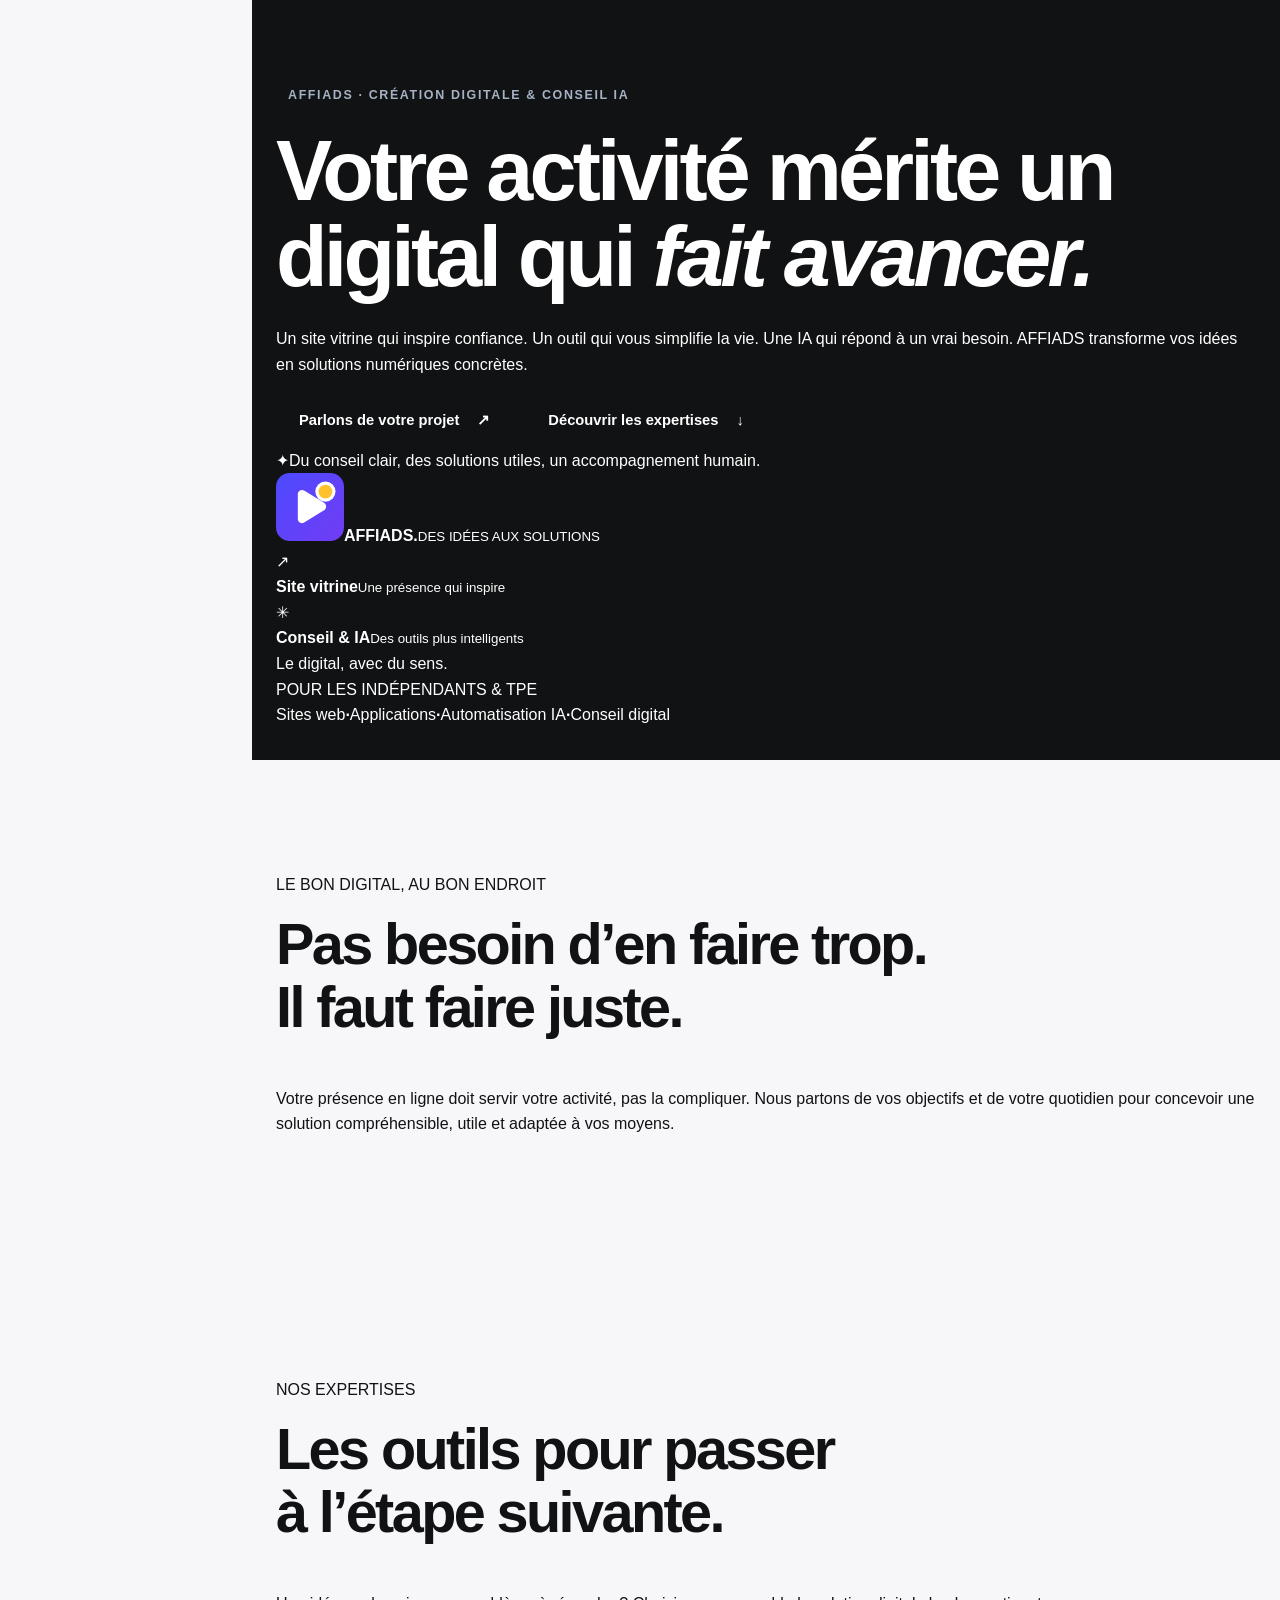
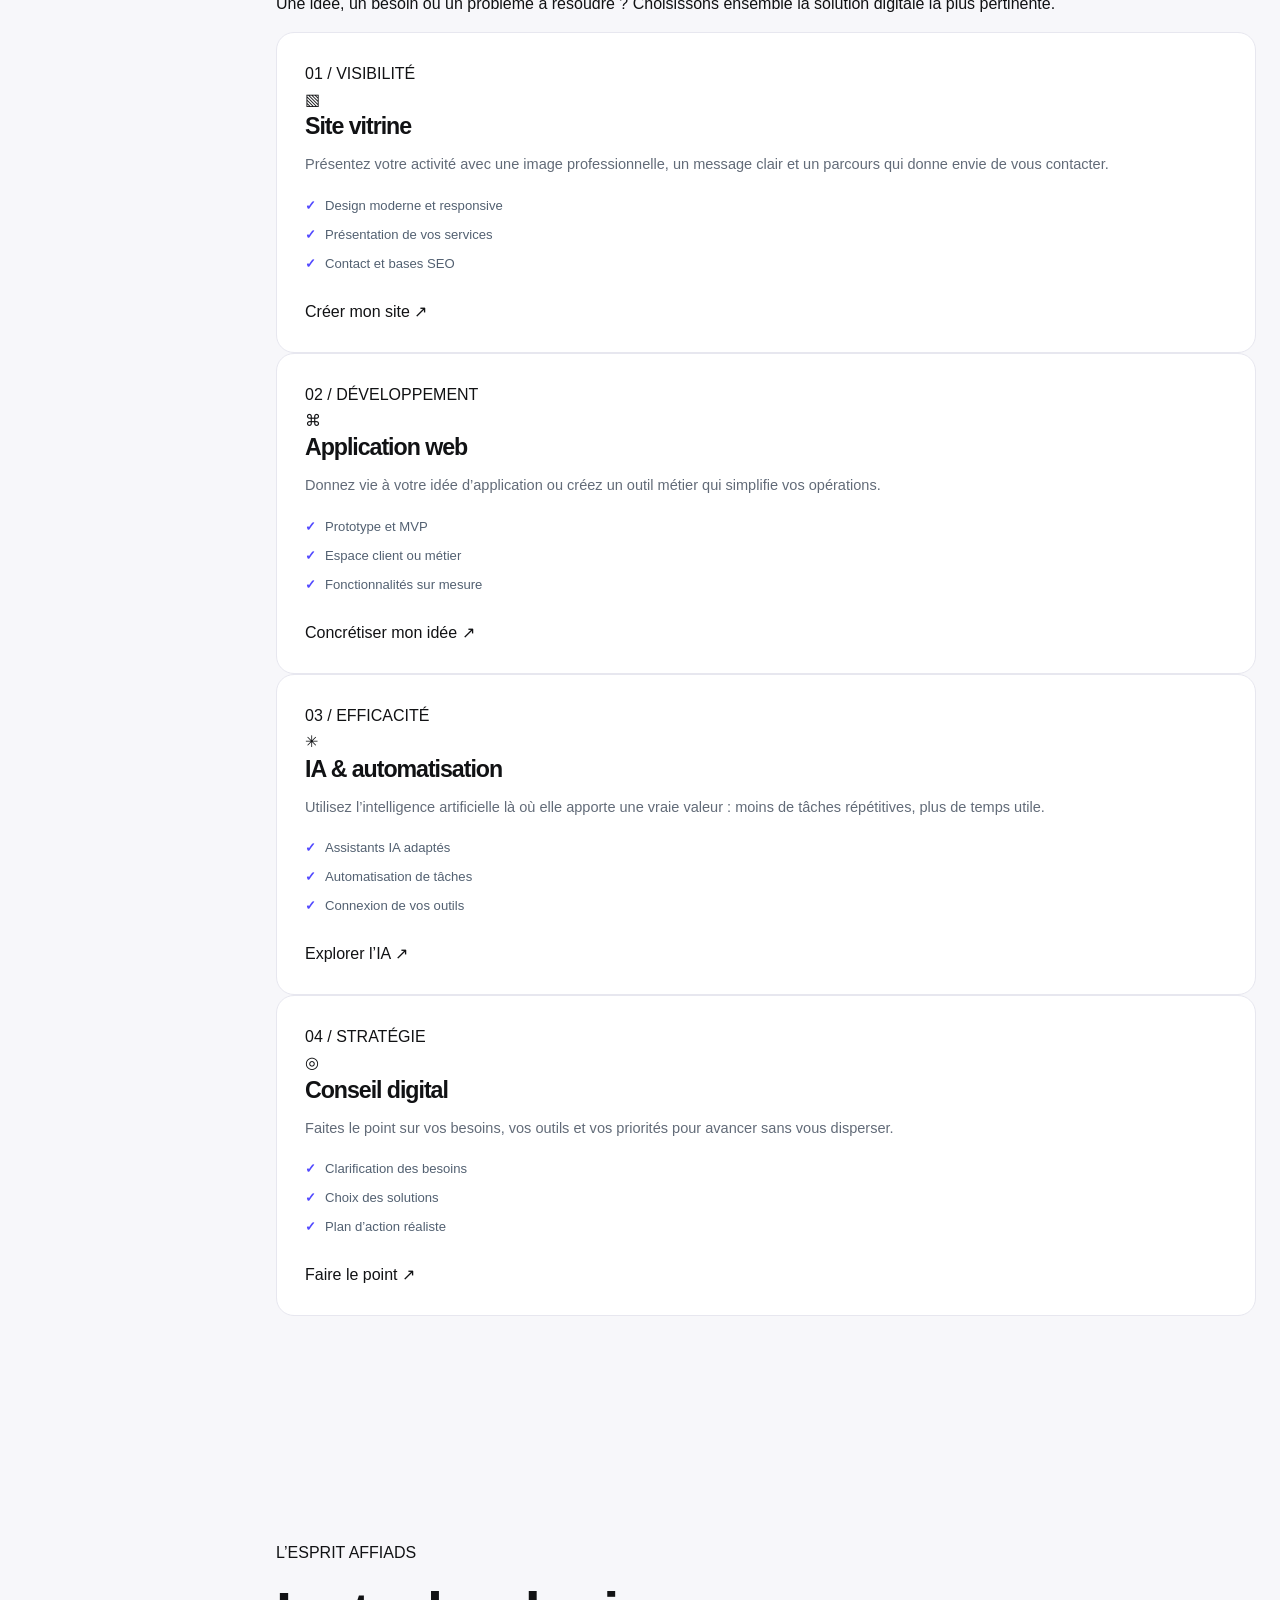
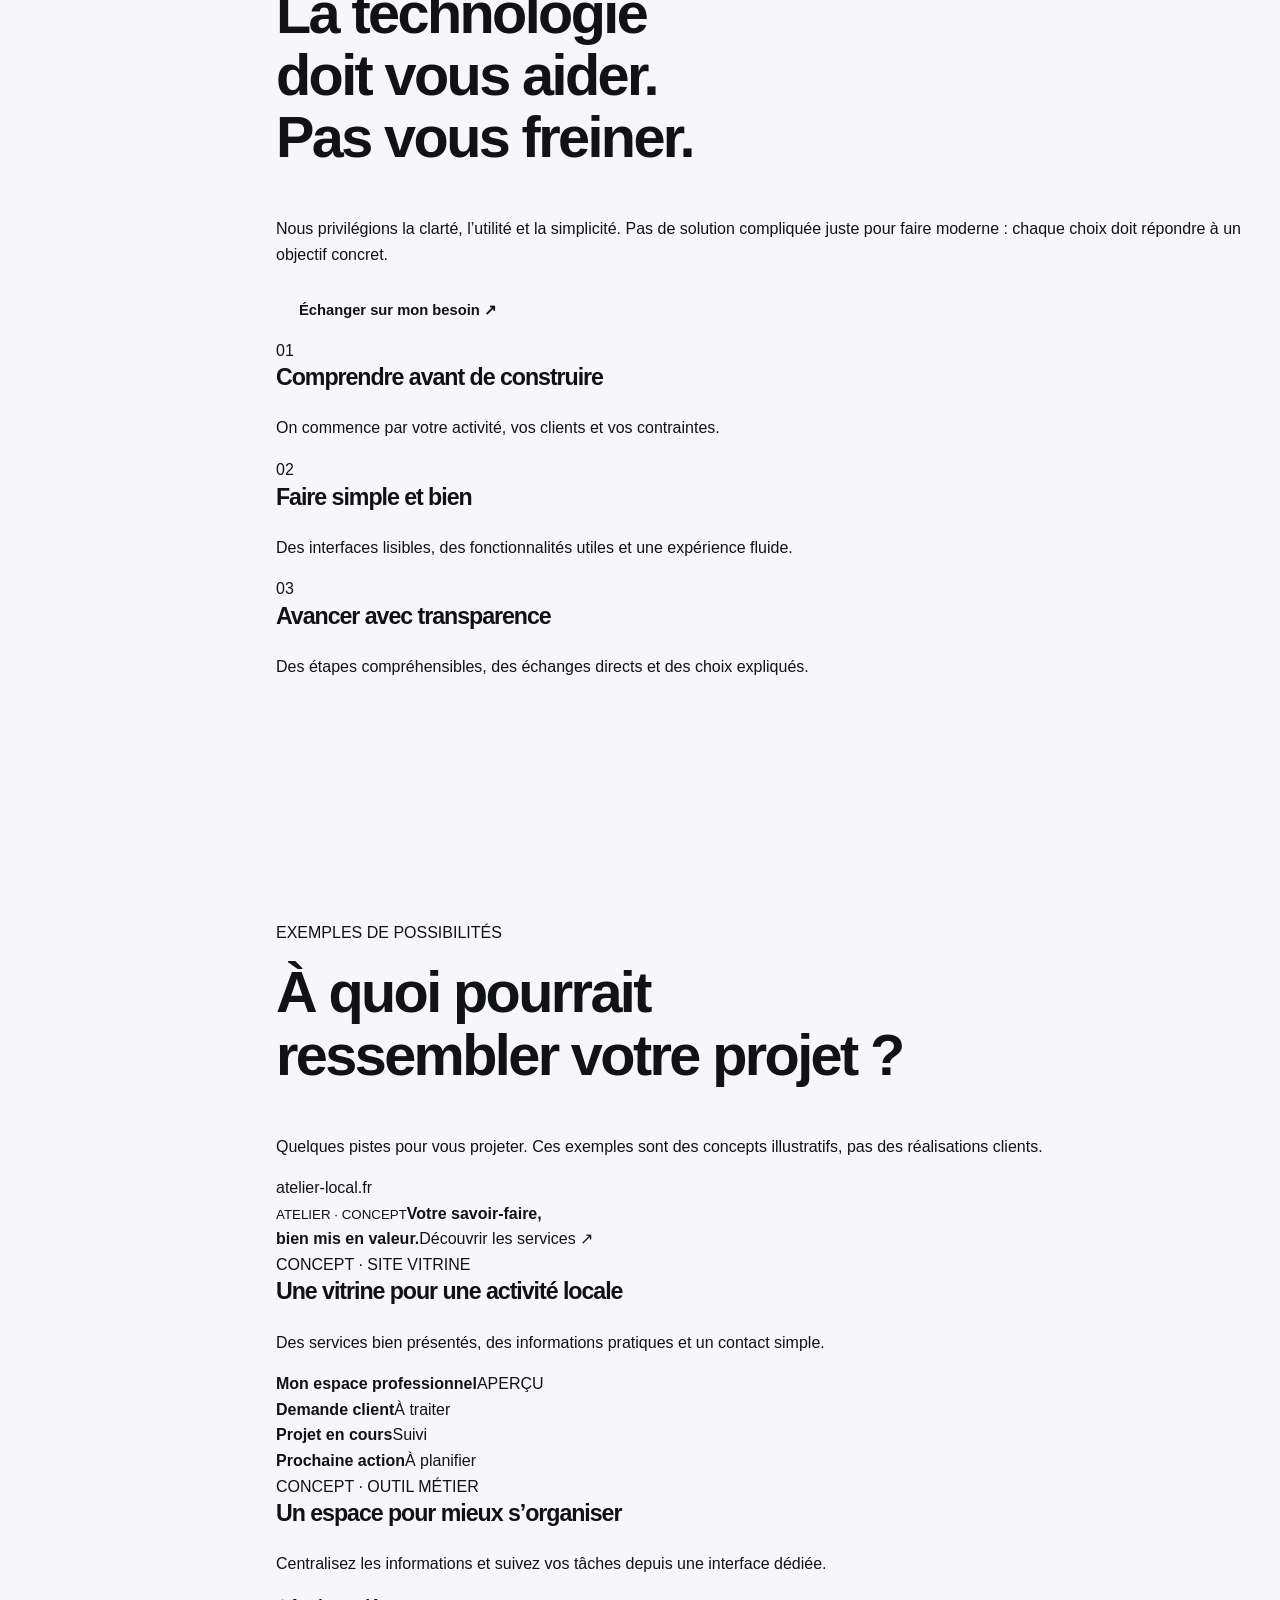
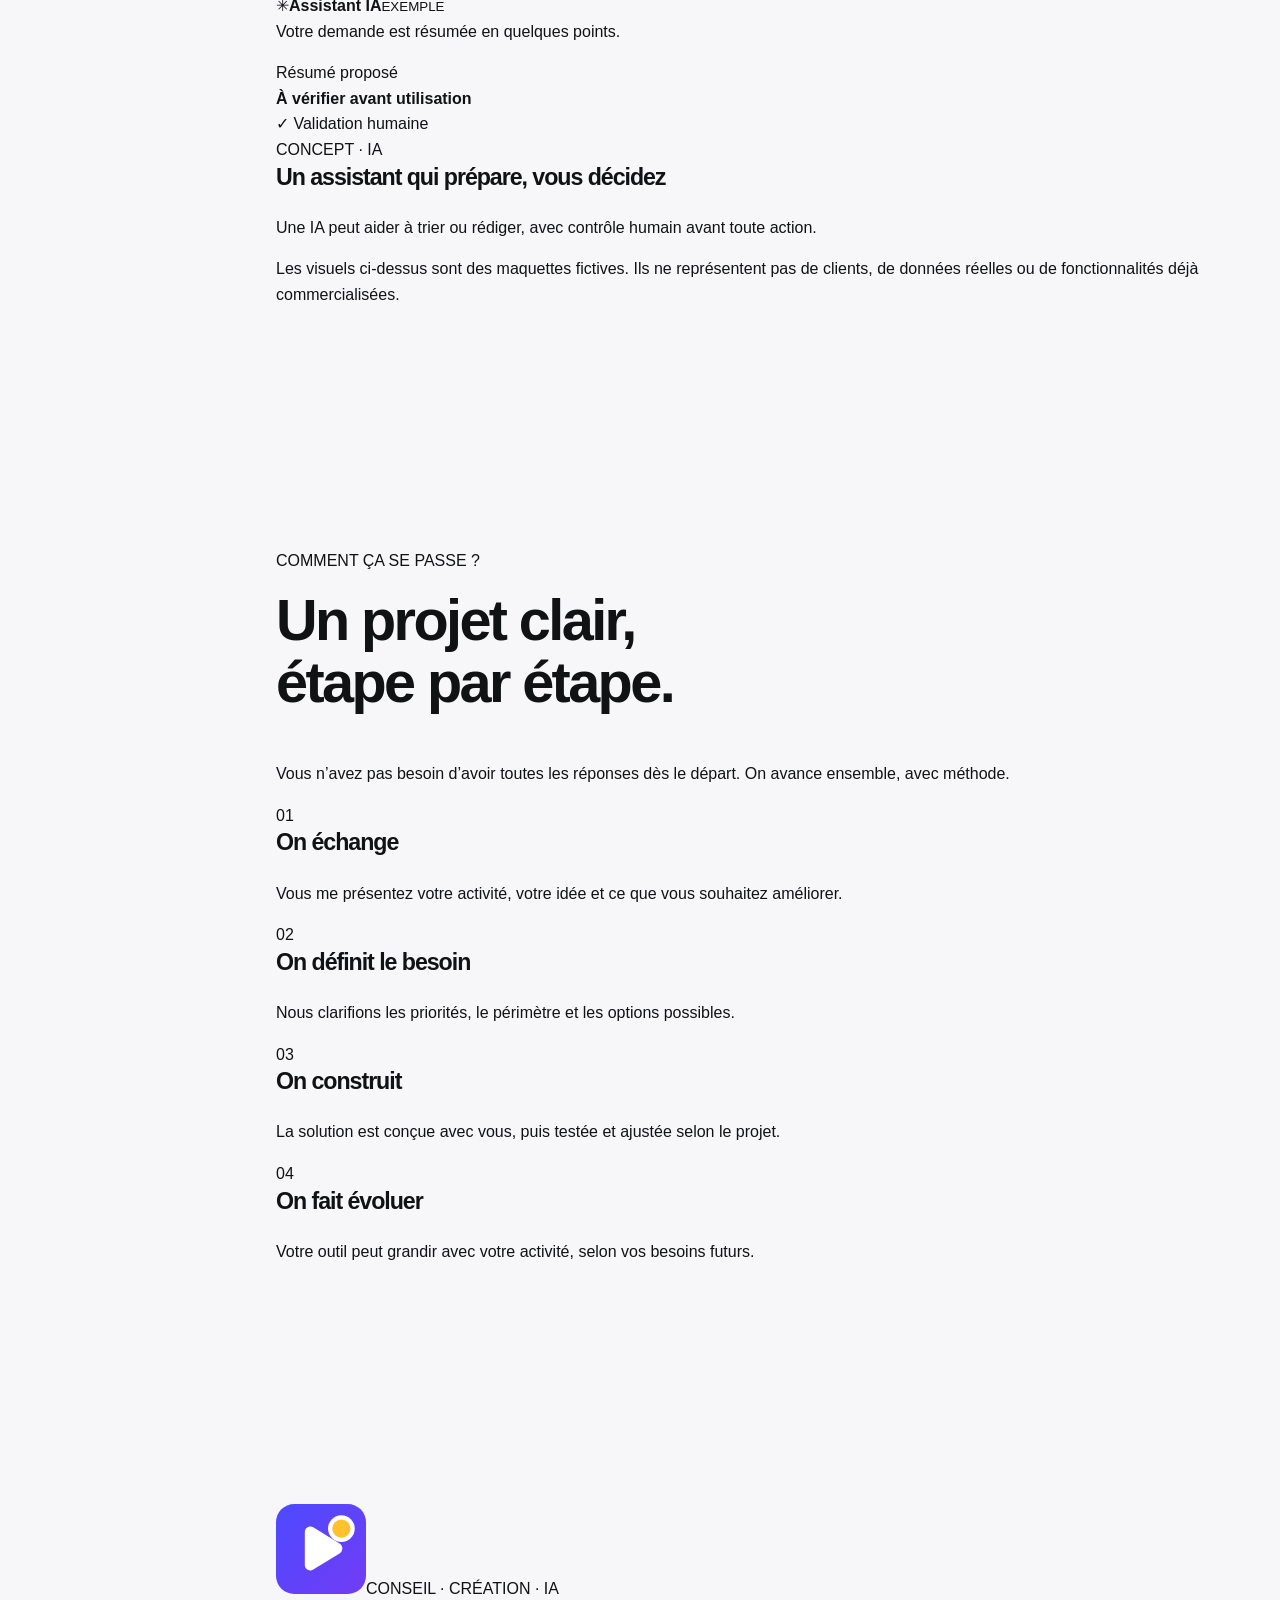
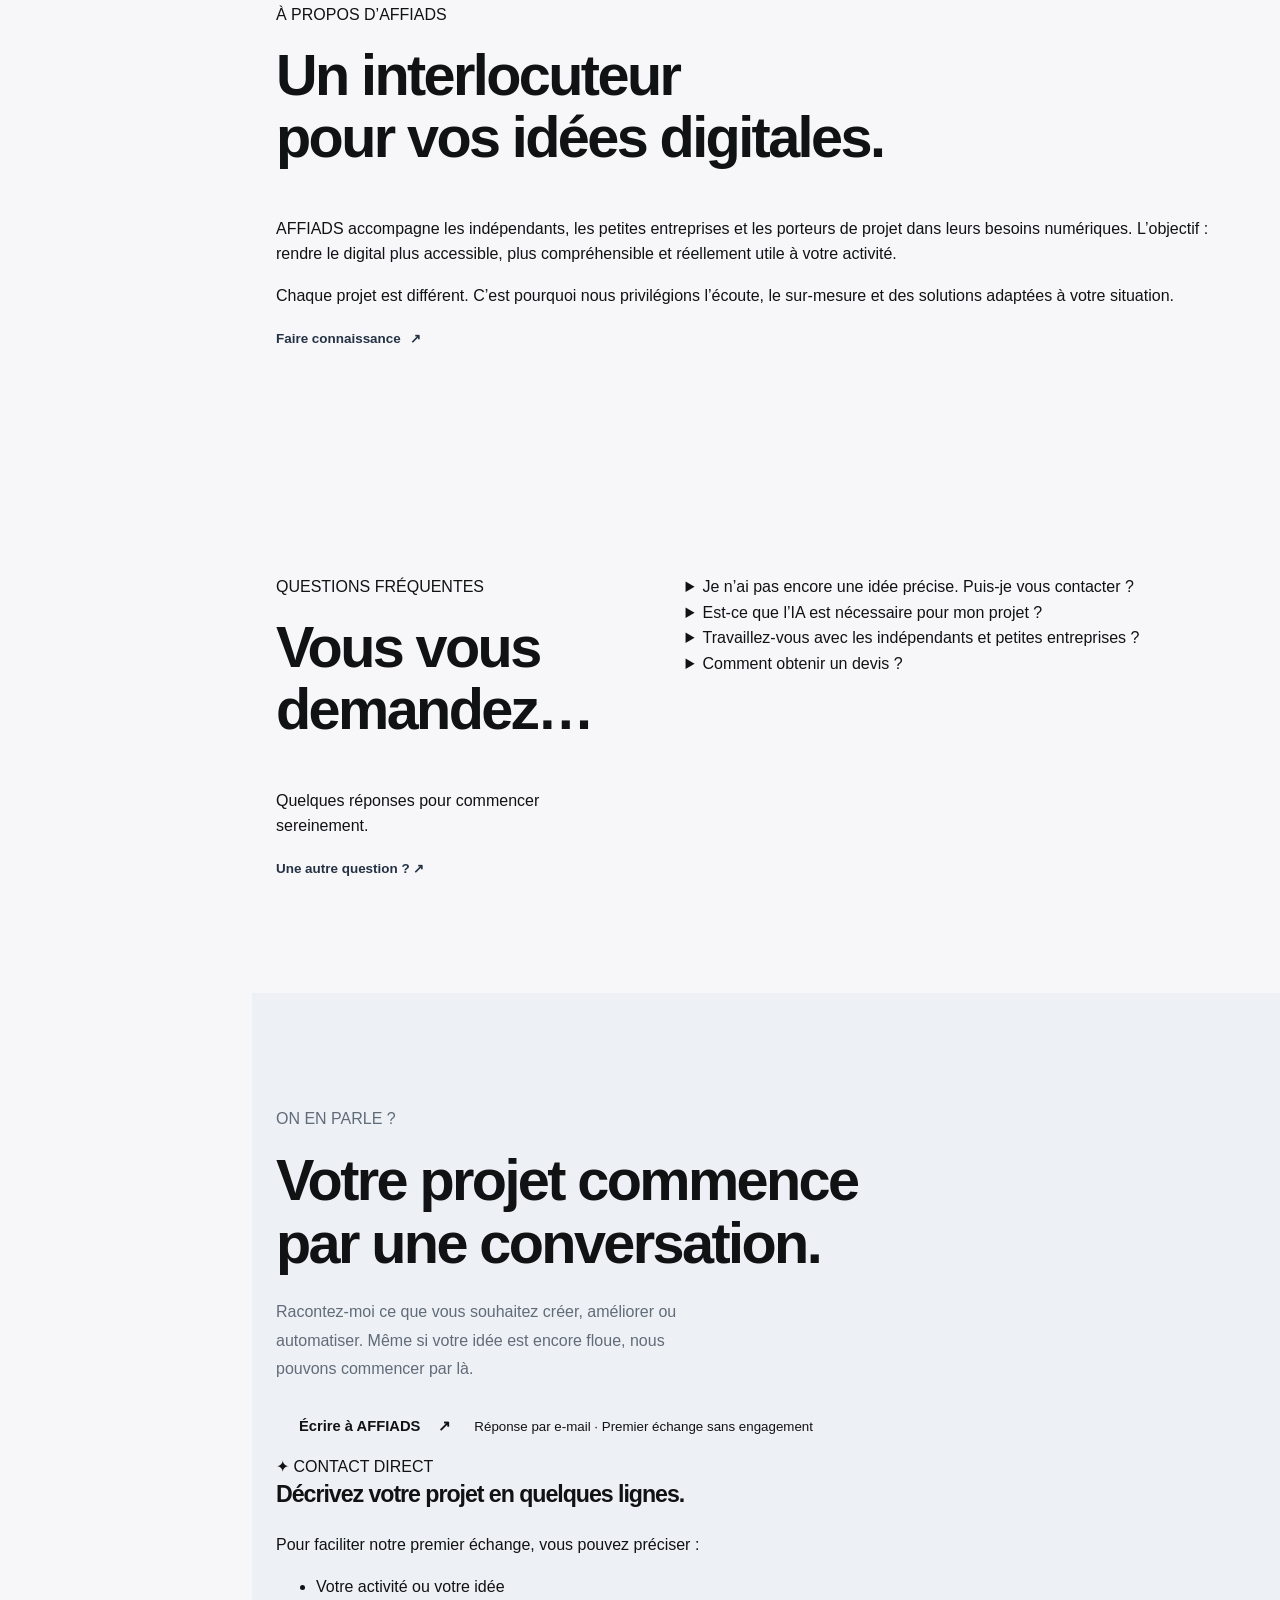
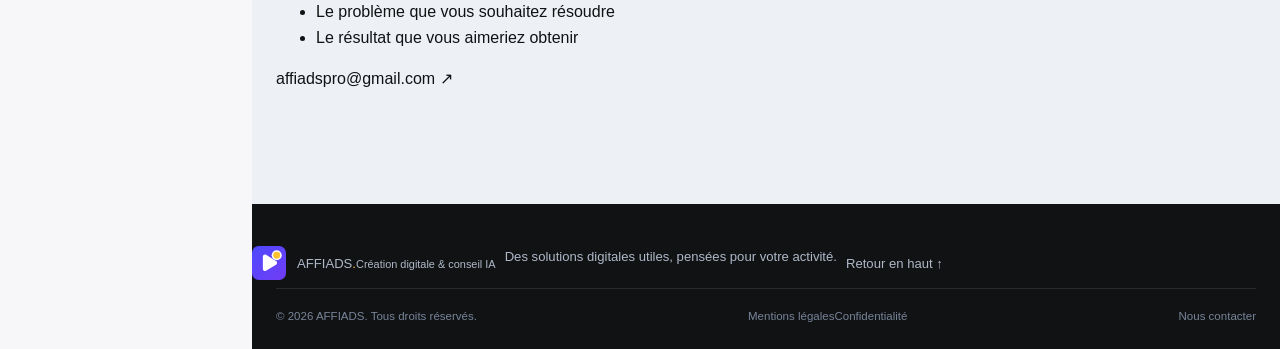
==== commit a905bb59: "Rebuild AFFIADS homepage as a professional showcase" ====
--- a/index.html
+++ b/index.html
@@ -4,383 +4,97 @@
   <meta charset="utf-8">
   <meta name="viewport" content="width=device-width, initial-scale=1, viewport-fit=cover">
   <meta name="theme-color" content="#101827">
-  <link rel="manifest" href="./manifest.webmanifest">
   <meta name="apple-mobile-web-app-capable" content="yes">
   <meta name="apple-mobile-web-app-status-bar-style" content="black">
   <meta name="apple-mobile-web-app-title" content="AFFIADS">
+  <link rel="manifest" href="./manifest.webmanifest">
   <link rel="icon" type="image/svg+xml" href="./assets/brand/favicon.svg">
-  <link rel="apple-touch-icon" sizes="180x180" href="./apple-touch-icon.png">
+  <link rel="apple-touch-icon" href="./apple-touch-icon.png">
   <link rel="canonical" href="https://mansstyle59.github.io/AFFIADS/">
-  <meta name="description" content="AFFIADS accompagne les entreprises dans leur création digitale : sites vitrines, applications web, outils numériques et automatisations IA.">
+  <meta name="description" content="AFFIADS accompagne indépendants et TPE dans la création de sites vitrines, d'applications web et de solutions IA utiles.">
   <meta property="og:type" content="website">
   <meta property="og:site_name" content="AFFIADS">
   <meta property="og:url" content="https://mansstyle59.github.io/AFFIADS/">
-  <meta property="og:title" content="AFFIADS — Conseil IA & création digitale">
-  <meta property="og:description" content="Des solutions digitales utiles, pensées pour votre activité.">
-  <meta name="twitter:card" content="summary">
-  <meta name="twitter:title" content="AFFIADS — Conseil IA & création digitale">
-  <meta name="twitter:description" content="Des solutions digitales utiles, pensées pour votre activité.">
-  <title>AFFIADS — Conseil IA & création digitale</title>
-  <link rel="stylesheet" href="./styles.css?v=20261109-4">
-  <script type="application/ld+json">
-  {
-    "@context": "https://schema.org",
-    "@type": "ProfessionalService",
-    "name": "AFFIADS",
-    "description": "Conseil en intelligence artificielle et création digitale : sites vitrines, applications web, outils numériques et automatisations IA.",
-    "areaServed": "France",
-    "serviceType": [
-      "Création de sites vitrines",
-      "Applications web",
-      "Outils numériques",
-      "Automatisation par intelligence artificielle"
-    ]
-  }
-  </script>
+  <meta property="og:title" content="AFFIADS — Le digital au service de votre activité">
+  <meta property="og:description" content="Sites vitrines, applications web et solutions IA sur mesure.">
+  <title>AFFIADS — Création digitale & conseil IA</title>
+  <link rel="stylesheet" href="./styles.css?v=20261109-5">
 </head>
 <body>
-  <a class="skip-link" href="#contenu">Aller au contenu</a>
+<a class="skip-link" href="#contenu">Aller au contenu</a>
+<header class="site-header">
+  <div class="header-inner container">
+    <a class="brand" href="#accueil" aria-label="AFFIADS, accueil">
+      <img src="./assets/brand/affiads-icon.svg" alt="" width="42" height="42">
+      <span>AFFIADS<span class="brand-dot">.</span><small>Création digitale & conseil IA</small></span>
+    </a>
+    <button class="menu-toggle" type="button" aria-expanded="false" aria-controls="main-navigation" aria-label="Ouvrir le menu"><span></span><span></span></button>
+    <nav class="main-navigation" id="main-navigation" aria-label="Navigation principale">
+      <a href="#expertises">Expertises</a><a href="#realisations">Projets</a><a href="#methode">Méthode</a><a href="#apropos">À propos</a>
+      <a class="nav-cta" href="#contact">Parlons de votre projet <span aria-hidden="true">↗</span></a>
+    </nav>
+  </div>
+</header>
+<main id="contenu">
+  <section class="hero" id="accueil">
+    <div class="hero-shape shape-one" aria-hidden="true"></div><div class="hero-shape shape-two" aria-hidden="true"></div>
+    <div class="container hero-layout">
+      <div class="hero-content">
+        <p class="eyebrow"><span></span> AFFIADS · Création digitale & conseil IA</p>
+        <h1>Votre activité mérite un digital qui <em>fait avancer.</em></h1>
+        <p class="hero-text">Un site vitrine qui inspire confiance. Un outil qui vous simplifie la vie. Une IA qui répond à un vrai besoin. AFFIADS transforme vos idées en solutions numériques concrètes.</p>
+        <div class="hero-actions"><a class="button button-yellow" href="#contact">Parlons de votre projet <span>↗</span></a><a class="button button-text" href="#expertises">Découvrir les expertises <span>↓</span></a></div>
+        <div class="hero-proof"><span class="proof-icon">✦</span><span>Du conseil clair, des solutions utiles, un accompagnement humain.</span></div>
+      </div>
+      <div class="hero-art" aria-label="Illustration de l’univers digital AFFIADS">
+        <div class="art-ring ring-a"></div><div class="art-ring ring-b"></div>
+        <div class="art-center"><img src="./assets/brand/affiads-icon.svg" alt="" width="68" height="68"><strong>AFFIADS<span>.</span></strong><small>DES IDÉES AUX SOLUTIONS</small></div>
+        <div class="art-card art-card-top"><span class="art-icon purple">↗</span><div><b>Site vitrine</b><small>Une présence qui inspire</small></div></div>
+        <div class="art-card art-card-bottom"><span class="art-icon yellow">✳</span><div><b>Conseil & IA</b><small>Des outils plus intelligents</small></div></div>
+        <div class="art-caption"><i></i> Le digital, avec du sens.</div>
+      </div>
+    </div>
+    <div class="container hero-footer"><span>POUR LES INDÉPENDANTS & TPE</span><div><span>Sites web</span><b>·</b><span>Applications</span><b>·</b><span>Automatisation IA</span><b>·</b><span>Conseil digital</span></div></div>
+  </section>
 
-  <nav class="glassy-nav" id="navigation" aria-label="Navigation principale">
-    <a class="glassy-sidebar-brand" href="#accueil" aria-label="AFFIADS, accueil">
-      <img src="./assets/brand/affiads-icon.svg" alt="" width="38" height="38">
-      <span>AFFIADS<span class="brand-dot">.</span><small>Conseil IA · Création digitale</small></span>
-    </a>
-    <p class="glassy-nav-caption">Navigation</p>
-    <a class="glassy-link is-active" href="#accueil" aria-label="Accueil"><span class="glassy-icon" aria-hidden="true">⌂</span><span class="glassy-label">Accueil</span></a>
-    <a class="glassy-link" href="#services" aria-label="Expertises"><span class="glassy-icon" aria-hidden="true">▥</span><span class="glassy-label">Expertises</span></a>
-    <a class="glassy-link" href="#approche" aria-label="Notre approche"><span class="glassy-icon" aria-hidden="true">↗</span><span class="glassy-label">Notre approche</span></a>
-    <a class="glassy-link" href="#exemples" aria-label="Concepts"><span class="glassy-icon" aria-hidden="true">▱</span><span class="glassy-label">Concepts</span></a>
-    <a class="glassy-link" href="#publics" aria-label="Pour qui ?"><span class="glassy-icon" aria-hidden="true">♧</span><span class="glassy-label">Pour qui ?</span></a>
-    <a class="glassy-link" href="#faq" aria-label="Questions fréquentes"><span class="glassy-icon" aria-hidden="true">?</span><span class="glassy-label">FAQ</span></a>
-    <a class="glassy-link" href="#contact" aria-label="Contact"><span class="glassy-icon" aria-hidden="true">✉</span><span class="glassy-label">Contact</span></a>
-    <a class="glassy-nav-cta" href="#contact">Parlons de votre projet <span aria-hidden="true">↗</span></a>
-  </nav>
+  <section class="intro section">
+    <div class="container intro-grid"><p class="section-label">LE BON DIGITAL, AU BON ENDROIT</p><div><h2>Pas besoin d’en faire trop.<br><span>Il faut faire juste.</span></h2><p>Votre présence en ligne doit servir votre activité, pas la compliquer. Nous partons de vos objectifs et de votre quotidien pour concevoir une solution compréhensible, utile et adaptée à vos moyens.</p></div></div>
+  </section>
 
-  <header class="site-header">
-    <div class="container header-inner">
-      <a class="brand" href="#accueil" aria-label="AFFIADS, accueil">
-        <img class="brand-mark-image" src="./assets/brand/affiads-icon.svg" alt="" width="32" height="32">
-        <span class="brand-name">AFFIADS<span class="brand-dot">.</span></span>
-      </a>
+  <section class="section services" id="expertises">
+    <div class="container">
+      <div class="section-head"><div><p class="section-label">NOS EXPERTISES</p><h2>Les outils pour passer<br><span>à l’étape suivante.</span></h2></div><p>Une idée, un besoin ou un problème à résoudre ? Choisissons ensemble la solution digitale la plus pertinente.</p></div>
+      <div class="services-grid">
+        <article class="service-card service-main"><span class="card-index">01 / VISIBILITÉ</span><div class="service-symbol">▧</div><h3>Site vitrine</h3><p>Présentez votre activité avec une image professionnelle, un message clair et un parcours qui donne envie de vous contacter.</p><ul><li>Design moderne et responsive</li><li>Présentation de vos services</li><li>Contact et bases SEO</li></ul><a href="#contact">Créer mon site <span>↗</span></a></article>
+        <article class="service-card"><span class="card-index">02 / DÉVELOPPEMENT</span><div class="service-symbol">⌘</div><h3>Application web</h3><p>Donnez vie à votre idée d’application ou créez un outil métier qui simplifie vos opérations.</p><ul><li>Prototype et MVP</li><li>Espace client ou métier</li><li>Fonctionnalités sur mesure</li></ul><a href="#contact">Concrétiser mon idée <span>↗</span></a></article>
+        <article class="service-card"><span class="card-index">03 / EFFICACITÉ</span><div class="service-symbol">✳</div><h3>IA & automatisation</h3><p>Utilisez l’intelligence artificielle là où elle apporte une vraie valeur : moins de tâches répétitives, plus de temps utile.</p><ul><li>Assistants IA adaptés</li><li>Automatisation de tâches</li><li>Connexion de vos outils</li></ul><a href="#contact">Explorer l’IA <span>↗</span></a></article>
+        <article class="service-card"><span class="card-index">04 / STRATÉGIE</span><div class="service-symbol">◎</div><h3>Conseil digital</h3><p>Faites le point sur vos besoins, vos outils et vos priorités pour avancer sans vous disperser.</p><ul><li>Clarification des besoins</li><li>Choix des solutions</li><li>Plan d’action réaliste</li></ul><a href="#contact">Faire le point <span>↗</span></a></article>
+      </div>
+    </div>
+  </section>
 
+  <section class="section difference">
+    <div class="container difference-grid"><div class="difference-copy"><p class="section-label">L’ESPRIT AFFIADS</p><h2>La technologie<br>doit vous aider.<br><span>Pas vous freiner.</span></h2><p>Nous privilégions la clarté, l’utilité et la simplicité. Pas de solution compliquée juste pour faire moderne : chaque choix doit répondre à un objectif concret.</p><a class="button button-yellow" href="#contact">Échanger sur mon besoin ↗</a></div><div class="principles"><article><span>01</span><div><h3>Comprendre avant de construire</h3><p>On commence par votre activité, vos clients et vos contraintes.</p></div></article><article><span>02</span><div><h3>Faire simple et bien</h3><p>Des interfaces lisibles, des fonctionnalités utiles et une expérience fluide.</p></div></article><article><span>03</span><div><h3>Avancer avec transparence</h3><p>Des étapes compréhensibles, des échanges directs et des choix expliqués.</p></div></article></div></div>
+  </section>
 
+  <section class="section projects" id="realisations">
+    <div class="container"><div class="section-head"><div><p class="section-label">EXEMPLES DE POSSIBILITÉS</p><h2>À quoi pourrait<br><span>ressembler votre projet ?</span></h2></div><p>Quelques pistes pour vous projeter. Ces exemples sont des concepts illustratifs, pas des réalisations clients.</p></div>
+      <div class="project-grid">
+        <article class="project-card"><div class="project-visual visual-business"><div class="mock-browser"><i></i><i></i><i></i><span>atelier-local.fr</span></div><div class="mock-business"><small>ATELIER · CONCEPT</small><strong>Votre savoir-faire,<br>bien mis en valeur.</strong><span class="mock-button">Découvrir les services ↗</span></div></div><div class="project-info"><span>CONCEPT · SITE VITRINE</span><h3>Une vitrine pour une activité locale</h3><p>Des services bien présentés, des informations pratiques et un contact simple.</p></div></article>
+        <article class="project-card"><div class="project-visual visual-dashboard"><div class="mock-dash-head"><b>Mon espace professionnel</b><span>APERÇU</span></div><div class="mock-metrics"><i></i><i></i><i></i></div><div class="mock-task"><b>Demande client</b><span>À traiter</span></div><div class="mock-task"><b>Projet en cours</b><span>Suivi</span></div><div class="mock-task"><b>Prochaine action</b><span>À planifier</span></div></div><div class="project-info"><span>CONCEPT · OUTIL MÉTIER</span><h3>Un espace pour mieux s’organiser</h3><p>Centralisez les informations et suivez vos tâches depuis une interface dédiée.</p></div></article>
+        <article class="project-card"><div class="project-visual visual-ai"><div class="ai-window"><div class="ai-title"><span>✳</span><b>Assistant IA</b><small>EXEMPLE</small></div><p>Votre demande est résumée en quelques points.</p><div class="ai-result">Résumé proposé<br><strong>À vérifier avant utilisation</strong></div><div class="ai-validation">✓ Validation humaine</div></div></div><div class="project-info"><span>CONCEPT · IA</span><h3>Un assistant qui prépare, vous décidez</h3><p>Une IA peut aider à trier ou rédiger, avec contrôle humain avant toute action.</p></div></article>
+      </div><p class="project-disclaimer">Les visuels ci-dessus sont des maquettes fictives. Ils ne représentent pas de clients, de données réelles ou de fonctionnalités déjà commercialisées.</p>
+    </div>
+  </section>
 
+  <section class="section method" id="methode"><div class="container"><div class="section-head"><div><p class="section-label">COMMENT ÇA SE PASSE ?</p><h2>Un projet clair,<br><span>étape par étape.</span></h2></div><p>Vous n’avez pas besoin d’avoir toutes les réponses dès le départ. On avance ensemble, avec méthode.</p></div><div class="method-grid"><article><span>01</span><h3>On échange</h3><p>Vous me présentez votre activité, votre idée et ce que vous souhaitez améliorer.</p></article><article><span>02</span><h3>On définit le besoin</h3><p>Nous clarifions les priorités, le périmètre et les options possibles.</p></article><article><span>03</span><h3>On construit</h3><p>La solution est conçue avec vous, puis testée et ajustée selon le projet.</p></article><article><span>04</span><h3>On fait évoluer</h3><p>Votre outil peut grandir avec votre activité, selon vos besoins futurs.</p></article></div></div></section>
 
-    </div>
-  </header>
+  <section class="section about" id="apropos"><div class="container about-grid"><div class="about-mark"><img src="./assets/brand/affiads-icon.svg" alt="AFFIADS" width="90" height="90"><span>CONSEIL · CRÉATION · IA</span></div><div><p class="section-label">À PROPOS D’AFFIADS</p><h2>Un interlocuteur<br><span>pour vos idées digitales.</span></h2><p>AFFIADS accompagne les indépendants, les petites entreprises et les porteurs de projet dans leurs besoins numériques. L’objectif : rendre le digital plus accessible, plus compréhensible et réellement utile à votre activité.</p><p>Chaque projet est différent. C’est pourquoi nous privilégions l’écoute, le sur-mesure et des solutions adaptées à votre situation.</p><a class="text-link" href="#contact">Faire connaissance <span>↗</span></a></div></div></section>
 
-  <main id="contenu">
-    <section class="hero section" id="accueil">
-      <div class="hero-glow hero-glow-one" aria-hidden="true"></div>
-      <div class="hero-glow hero-glow-two" aria-hidden="true"></div>
-      <div class="container hero-grid">
-        <div class="hero-copy">
-          <p class="eyebrow"><span class="eyebrow-line"></span> Conseil IA · Création digitale · Solutions sur mesure</p>
-          <h1>Le digital doit<br>faire <span class="text-gradient">avancer</span><br>votre activité.</h1>
-          <p class="hero-lead">Nous aidons les indépendants, TPE et petites équipes à transformer leurs idées en outils digitaux concrets — sans complexité inutile.</p>
-          <div class="hero-actions">
-            <a class="button button-primary" href="#contact">Construisons votre projet <span aria-hidden="true">↗</span></a>
-            <a class="button button-quiet" href="#services">Découvrir nos expertises <span aria-hidden="true">↓</span></a>
-          </div>
-          <div class="hero-note">
-            <span class="note-icon" aria-hidden="true">✦</span>
-            <span>Du besoin concret à la solution digitale.</span>
-          </div>
-        </div>
+  <section class="section faq" id="faq"><div class="container faq-grid"><div><p class="section-label">QUESTIONS FRÉQUENTES</p><h2>Vous vous<br><span>demandez…</span></h2><p>Quelques réponses pour commencer sereinement.</p><a class="text-link" href="#contact">Une autre question ? ↗</a></div><div class="faq-items"><details><summary>Je n’ai pas encore une idée précise. Puis-je vous contacter ?</summary><p>Bien sûr. Un premier échange permet de clarifier votre besoin et d’identifier les pistes possibles. Vous n’avez pas besoin d’un cahier des charges.</p></details><details><summary>Est-ce que l’IA est nécessaire pour mon projet ?</summary><p>Non. Nous choisissons la technologie en fonction de son utilité réelle. Parfois, un site ou un outil simple est la meilleure réponse.</p></details><details><summary>Travaillez-vous avec les indépendants et petites entreprises ?</summary><p>Oui, AFFIADS s’adresse notamment aux indépendants, TPE, commerces et porteurs de projet. Le périmètre est défini selon votre besoin et sa faisabilité.</p></details><details><summary>Comment obtenir un devis ?</summary><p>Écrivez directement à <a href="mailto:affiadspro@gmail.com">affiadspro@gmail.com</a> en décrivant votre activité, votre besoin et vos objectifs. Nous pourrons ensuite échanger pour préciser la demande.</p></details></div></div></section>
 
-        <div class="hero-visual" role="img" aria-label="Illustration abstraite d'un écosystème digital">
-          <div class="visual-orbit orbit-outer"></div>
-          <div class="visual-orbit orbit-inner"></div>
-          <div class="visual-core">
-            <img class="core-brand-icon" src="./assets/brand/affiads-icon.svg" alt="Icône AFFIADS">
-            <p>AFFIADS</p>
-            <small>Digital intelligence</small>
-          </div>
-          <div class="floating-card card-web">
-            <span class="floating-icon icon-web" aria-hidden="true">↗</span>
-            <div><strong>Web & design</strong><small>Une présence qui marque</small></div>
-          </div>
-          <div class="floating-card card-ai">
-            <span class="floating-icon icon-ai" aria-hidden="true">✳</span>
-            <div><strong>IA & automatisation</strong><small>Moins de tâches répétitives</small></div>
-          </div>
-          <div class="visual-label"><span class="pulse-dot"></span> Des idées, des outils, de l’impact.</div>
-        </div>
-      </div>
-      <div class="container hero-bottom">
-        <span>Nos domaines</span>
-        <div class="domain-list"><span>Sites web</span><i></i><span>Applications</span><i></i><span>Outils numériques</span><i></i><span>IA & automatisation</span></div>
-      </div>
-    </section>
-
-    <section class="services section" id="services">
-      <div class="container">
-        <div class="section-heading">
-          <div>
-            <p class="eyebrow"><span class="eyebrow-line"></span> Nos expertises</p>
-            <h2>Des solutions digitales<br><span class="text-muted">qui servent vos objectifs.</span></h2>
-          </div>
-          <p class="section-intro">Pas de technologie pour la technologie. Nous partons de votre besoin pour imaginer la solution la plus pertinente.</p>
-        </div>
-
-        <div class="service-grid">
-          <article class="service-card service-card-featured">
-            <div class="service-top"><span class="service-number">01</span><span class="service-icon" aria-hidden="true">◫</span></div>
-            <p class="service-tag">Présence en ligne</p>
-            <h3>Site vitrine essentiel</h3>
-            <p>Une présence professionnelle, claire et efficace pour présenter votre activité et faciliter la prise de contact.</p>
-            <ul><li>Design soigné et responsive</li><li>Pages essentielles et contact</li><li>Fondations SEO</li></ul>
-            <a href="#contact" class="text-link">Parlons de votre site <span aria-hidden="true">↗</span></a>
-          </article>
-
-          <article class="service-card">
-            <div class="service-top"><span class="service-number">02</span><span class="service-icon" aria-hidden="true">▤</span></div>
-            <p class="service-tag">Image & conversion</p>
-            <h3>Site vitrine avancé</h3>
-            <p>Une expérience plus complète pour valoriser vos offres, votre identité et vos objectifs commerciaux.</p>
-            <ul><li>Parcours utilisateur travaillé</li><li>Contenus et sections personnalisés</li><li>Fonctionnalités adaptées</li></ul>
-            <a href="#contact" class="text-link">Imaginer votre site <span aria-hidden="true">↗</span></a>
-          </article>
-
-          <article class="service-card">
-            <div class="service-top"><span class="service-number">03</span><span class="service-icon" aria-hidden="true">⌘</span></div>
-            <p class="service-tag">Efficacité au quotidien</p>
-            <h3>Outils numériques</h3>
-            <p>Des outils simples et personnalisés pour mieux organiser votre activité et gagner en efficacité.</p>
-            <ul><li>Tableaux de bord</li><li>Outils métier sur mesure</li><li>Centralisation des informations</li></ul>
-            <a href="#contact" class="text-link">Décrire votre besoin <span aria-hidden="true">↗</span></a>
-          </article>
-
-          <article class="service-card">
-            <div class="service-top"><span class="service-number">04</span><span class="service-icon" aria-hidden="true">⌘</span></div>
-            <p class="service-tag">Expériences sur mesure</p>
-            <h3>Applications web</h3>
-            <p>Des applications accessibles depuis un navigateur, conçues autour de vos usages et de vos utilisateurs.</p>
-            <ul><li>Interfaces métier</li><li>Prototypes et MVP</li><li>Évolutivité et maintenance</li></ul>
-            <a href="#contact" class="text-link">Créer votre application <span aria-hidden="true">↗</span></a>
-          </article>
-
-          <article class="service-card service-card-ai">
-            <div class="service-top"><span class="service-number">05</span><span class="service-icon" aria-hidden="true">✳</span></div>
-            <p class="service-tag">Intelligence artificielle</p>
-            <h3>Automatisations IA</h3>
-            <p>Reliez vos outils et automatisez les tâches répétitives pour libérer du temps et de l’énergie.</p>
-            <ul><li>Automatisation de workflows</li><li>Assistants IA adaptés</li><li>Intégration progressive</li></ul>
-            <a href="#contact" class="text-link">Explorer l’IA pour vous <span aria-hidden="true">↗</span></a>
-          </article>
-        </div>
-      </div>
-    </section>
-
-    <section class="showcase section" id="exemples">
-      <div class="container">
-        <div class="section-heading showcase-heading">
-          <div>
-            <p class="eyebrow"><span class="eyebrow-line"></span> Concepts de démonstration</p>
-            <h2>Des idées concrètes,<br><span class="text-muted">pour visualiser les possibilités.</span></h2>
-          </div>
-          <p class="section-intro">Ces aperçus sont des concepts fictifs, créés pour illustrer des usages possibles. Ils ne représentent ni des clients, ni des réalisations livrées, ni des résultats garantis.</p>
-        </div>
-
-        <div class="concept-grid">
-          <article class="concept-card">
-            <div class="concept-meta"><span>Concept fictif</span><span>Site vitrine</span></div>
-            <h3>Atelier de proximité</h3>
-            <p>Une présence claire pour présenter les services, la zone d’intervention et faciliter une première prise de contact.</p>
-            <div class="concept-preview preview-site" aria-hidden="true">
-              <div class="preview-browser"><span></span><span></span><span></span><small>atelier-exemple.fr</small></div>
-              <div class="preview-site-nav"><strong>ATELIER</strong><span>Services　À propos　Contact</span></div>
-              <div class="preview-site-hero">
-                <small>CONCEPT DE VITRINE</small>
-                <strong>Un savoir-faire<br>à votre service.</strong>
-                <div class="preview-lines"><i></i><i></i></div>
-                <span class="preview-cta">Découvrir les services ↗</span>
-              </div>
-              <div class="preview-site-bottom"><span>Proximité</span><span>Clarté</span><span>Contact</span></div>
-            </div>
-            <ul class="concept-benefits"><li>Services faciles à comprendre</li><li>Présentation mobile-first</li><li>Contact et demande de devis</li></ul>
-            <p class="concept-disclaimer">Maquette conceptuelle — contenu et nom fictifs.</p>
-          </article>
-
-          <article class="concept-card">
-            <div class="concept-meta"><span>Concept fictif</span><span>Application web</span></div>
-            <h3>Espace de suivi métier</h3>
-            <p>Un outil interne pour rassembler les demandes, suivre les étapes et retrouver les informations utiles au même endroit.</p>
-            <div class="concept-preview preview-dashboard" aria-hidden="true">
-              <div class="preview-dashboard-head"><strong>Mon espace</strong><span>Vue de démonstration</span></div>
-              <div class="preview-dashboard-stats"><div><small>Demandes</small><strong>—</strong></div><div><small>À traiter</small><strong>—</strong></div><div><small>Terminées</small><strong>—</strong></div></div>
-              <div class="preview-dashboard-row"><span class="preview-avatar">A</span><div><strong>Demande exemple</strong><small>Statut à définir</small></div><i></i></div>
-              <div class="preview-dashboard-row"><span class="preview-avatar avatar-yellow">B</span><div><strong>Projet exemple</strong><small>En cours de suivi</small></div><i></i></div>
-              <div class="preview-dashboard-row"><span class="preview-avatar avatar-violet">C</span><div><strong>Action exemple</strong><small>À planifier</small></div><i></i></div>
-            </div>
-            <ul class="concept-benefits"><li>Informations centralisées</li><li>Étapes et statuts personnalisés</li><li>Accès selon les rôles</li></ul>
-            <p class="concept-disclaimer">Maquette conceptuelle — valeurs non renseignées, aucun résultat réel.</p>
-          </article>
-
-          <article class="concept-card concept-card-highlight">
-            <div class="concept-meta"><span>Concept fictif</span><span>Automatisation IA</span></div>
-            <h3>Assistant de qualification</h3>
-            <p>Un assistant peut résumer une demande et préparer une réponse, tout en laissant la décision finale à une personne.</p>
-            <div class="concept-preview preview-assistant" aria-hidden="true">
-              <div class="preview-assistant-head"><span class="assistant-spark">✳</span><div><strong>Assistant de projet</strong><small>Exemple de workflow</small></div><span class="assistant-state">Brouillon</span></div>
-              <div class="assistant-message"><small>DEMANDE REÇUE</small><span>« Je souhaite un site pour mon activité… »</span></div>
-              <div class="assistant-summary"><small>RÉSUMÉ PROPOSÉ PAR L’IA</small><span>Besoin identifié · Informations à préciser</span></div>
-              <div class="assistant-review"><span>✓</span><strong>Validation humaine avant envoi</strong></div>
-            </div>
-            <ul class="concept-benefits"><li>Tri et résumé des demandes</li><li>Brouillon à relire et corriger</li><li>Validation humaine avant action</li></ul>
-            <p class="concept-disclaimer">Concept illustratif — aucune IA n’est connectée à cette maquette.</p>
-          </article>
-        </div>
-
-        <div class="workflow-demo">
-          <div class="workflow-demo-copy">
-            <p class="eyebrow"><span class="eyebrow-line"></span> Schéma de principe</p>
-            <h3>Une automatisation utile reste maîtrisée.</h3>
-            <p>Exemple de parcours possible : l’IA aide à préparer le travail, mais une personne vérifie le contenu avant toute réponse ou action externe.</p>
-          </div>
-          <ol class="workflow-steps" aria-label="Étapes d’un workflow IA de démonstration">
-            <li><span class="workflow-number">01</span><strong>Demande reçue</strong><small>Formulaire ou e-mail</small></li>
-            <li><span class="workflow-number">02</span><strong>Tri & résumé</strong><small>Règles et IA</small></li>
-            <li><span class="workflow-number">03</span><strong>Brouillon préparé</strong><small>Proposition à relire</small></li>
-            <li><span class="workflow-number">04</span><strong>Validation humaine</strong><small>Décision avant envoi</small></li>
-          </ol>
-          <p class="workflow-disclaimer">Schéma fictif et non connecté. Les outils, données, règles de sécurité et étapes de validation sont définis selon le projet réel.</p>
-        </div>
-      </div>
-    </section>
-
-    <section class="approach section" id="approche">
-      <div class="container approach-grid">
-        <div class="approach-copy">
-          <p class="eyebrow"><span class="eyebrow-line"></span> Notre approche</p>
-          <h2>Du concret.<br><span class="text-gradient">Du sur-mesure.</span><br>Du sens.</h2>
-          <p>Chaque projet commence par une conversation. Nous clarifions vos priorités, choisissons les bons outils et avançons par étapes, sans complexité inutile.</p>
-          <a class="button button-outline" href="#contact">Échanger sur votre idée <span aria-hidden="true">↗</span></a>
-        </div>
-        <div class="steps">
-          <article class="step">
-            <span class="step-number">01</span>
-            <div><h3>Comprendre</h3><p>Vos objectifs, votre métier, vos contraintes et ce qui compte vraiment.</p></div>
-            <span class="step-arrow" aria-hidden="true">↘</span>
-          </article>
-          <article class="step">
-            <span class="step-number">02</span>
-            <div><h3>Concevoir</h3><p>Une solution cohérente, un parcours clair et un plan d’action réaliste.</p></div>
-            <span class="step-arrow" aria-hidden="true">↘</span>
-          </article>
-          <article class="step">
-            <span class="step-number">03</span>
-            <div><h3>Construire & évoluer</h3><p>Un résultat utile, testé et pensé pour pouvoir évoluer avec vous.</p></div>
-            <span class="step-arrow" aria-hidden="true">↗</span>
-          </article>
-        </div>
-      </div>
-    </section>
-
-
-    <section class="audiences section" id="publics">
-      <div class="container">
-        <div class="section-heading">
-          <div>
-            <p class="eyebrow"><span class="eyebrow-line"></span> À qui s’adresse AFFIADS ?</p>
-            <h2>Le numérique, à la bonne<br><span class="text-muted">échelle pour votre activité.</span></h2>
-          </div>
-          <p class="section-intro">Un accompagnement adapté à votre réalité : vos moyens, votre métier, vos objectifs et votre rythme.</p>
-        </div>
-        <div class="audience-grid">
-          <article class="audience-card"><span class="audience-index">01 / Indépendants</span><h3>Vous lancez votre activité</h3><p>Construisez une présence professionnelle et donnez à vos clients un point de contact clair.</p><span class="audience-arrow" aria-hidden="true">↗</span></article>
-          <article class="audience-card"><span class="audience-index">02 / TPE & commerces</span><h3>Vous voulez gagner en visibilité</h3><p>Présentez vos services, clarifiez votre offre et simplifiez les demandes entrantes.</p><span class="audience-arrow" aria-hidden="true">↗</span></article>
-          <article class="audience-card"><span class="audience-index">03 / Professionnels</span><h3>Vous cherchez à mieux travailler</h3><p>Centralisez vos informations et réduisez les tâches répétitives grâce à des outils adaptés.</p><span class="audience-arrow" aria-hidden="true">↗</span></article>
-          <article class="audience-card"><span class="audience-index">04 / Porteurs de projet</span><h3>Vous avez une idée à concrétiser</h3><p>Testez une première version, validez les besoins et faites évoluer votre solution progressivement.</p><span class="audience-arrow" aria-hidden="true">↗</span></article>
-        </div>
-        <div class="audience-note"><span class="audience-note-icon" aria-hidden="true">✦</span><p><strong>Pas besoin d’avoir un cahier des charges prêt.</strong> Nous pouvons commencer par clarifier votre idée ensemble.</p><a class="text-link" href="#contact">Présenter mon projet <span aria-hidden="true">↗</span></a></div>
-      </div>
-    </section>
-
-    <section class="faq section" id="faq">
-      <div class="container faq-grid">
-        <div class="faq-intro"><p class="eyebrow"><span class="eyebrow-line"></span> Questions fréquentes</p><h2>Avant de<br><span class="text-muted">se lancer.</span></h2><p>Quelques repères pour vous aider à démarrer simplement.</p><a class="text-link" href="#contact">Une autre question ? Écrivez-nous <span aria-hidden="true">↗</span></a></div>
-        <div class="faq-list">
-          <details><summary>Je n’ai pas encore d’idée précise. Puis-je vous contacter ?<span aria-hidden="true">+</span></summary><p>Oui. Un premier échange permet de préciser votre besoin, vos priorités et les options envisageables. Vous n’avez pas besoin d’un cahier des charges complet.</p></details>
-          <details><summary>Travaillez-vous uniquement avec des entreprises ?<span aria-hidden="true">+</span></summary><p>AFFIADS s’adresse notamment aux indépendants, TPE, commerces et porteurs de projet. Le périmètre dépend de la nature et de la faisabilité de votre demande.</p></details>
-          <details><summary>Est-ce que l’IA est nécessaire pour chaque projet ?<span aria-hidden="true">+</span></summary><p>Non. Nous privilégions la solution la plus utile à votre besoin. Une technologie plus simple peut parfois être plus pertinente qu’une automatisation IA.</p></details>
-          <details><summary>Comment obtenir un devis ?<span aria-hidden="true">+</span></summary><p>Le formulaire de devis en ligne est actuellement désactivé. Vous pouvez nous écrire directement à <a href="mailto:affiadspro@gmail.com">affiadspro@gmail.com</a> en décrivant votre projet.</p></details>
-        </div>
-      </div>
-    </section>
-
-    <section class="contact section" id="contact">
-      <div class="container contact-grid">
-        <div class="contact-copy">
-          <p class="eyebrow"><span class="eyebrow-line"></span> Parlons de votre projet</p>
-          <h2>Une idée en tête ?<br><span class="text-gradient">Faisons-la avancer.</span></h2>
-          <p>Décrivez-nous votre besoin. Nous reviendrons vers vous pour échanger sur la solution la plus adaptée.</p>
-          <div class="contact-promise"><span class="promise-mark" aria-hidden="true">✦</span><span>Un premier échange pour cadrer votre besoin, sans engagement.</span></div>
-          <p class="contact-email">Vous préférez nous écrire directement ? <a href="mailto:affiadspro@gmail.com">affiadspro@gmail.com</a></p>
-        </div>
-
-        <form class="quote-form" id="quote-form" action="./api/devis" method="post" aria-labelledby="quote-form-title" aria-describedby="form-unavailable">
-          <div class="form-heading"><div><span class="form-kicker">Demande de devis</span><h3 id="quote-form-title">Parlons de votre projet</h3></div><span class="form-required">* Champs requis</span></div>
-          <div class="form-row">
-            <label>Votre nom <span>*</span><input name="name" autocomplete="name" required maxlength="100" placeholder="Nom et prénom" disabled></label>
-            <label>Votre e-mail <span>*</span><input name="email" type="email" autocomplete="email" required maxlength="254" placeholder="vous@entreprise.fr" disabled></label>
-          </div>
-          <label>Entreprise <small>(facultatif)</small><input name="company" autocomplete="organization" maxlength="120" placeholder="Nom de votre entreprise" disabled></label>
-          <div class="form-row">
-            <label>Votre projet <span>*</span>
-              <select name="projectType" required disabled>
-                <option value="">Choisir une expertise</option>
-                <option value="Site vitrine essentiel">Site vitrine essentiel</option>
-                <option value="Site vitrine avancé">Site vitrine avancé</option>
-                <option value="Outil numérique">Outil numérique</option>
-                <option value="Application web">Application web</option>
-                <option value="Automatisation IA">Automatisation IA</option>
-                <option value="Autre / à définir">Autre / à définir</option>
-              </select>
-            </label>
-            <label>Budget envisagé <small>(facultatif)</small>
-              <select name="budget" disabled>
-                <option value="À définir">À définir</option>
-                <option value="Moins de 1 000 €">Moins de 1 000 €</option>
-                <option value="1 000 à 3 000 €">1 000 à 3 000 €</option>
-                <option value="3 000 à 6 000 €">3 000 à 6 000 €</option>
-                <option value="Plus de 6 000 €">Plus de 6 000 €</option>
-              </select>
-            </label>
-          </div>
-          <label>Votre besoin <span>*</span><textarea name="message" required minlength="10" maxlength="4000" rows="4" placeholder="Quelques mots sur votre projet, vos objectifs ou vos difficultés…" disabled></textarea></label>
-          <div class="form-trap" aria-hidden="true"><label>Ne pas remplir<input name="website" tabindex="-1" autocomplete="off" disabled></label></div>
-          <div class="form-unavailable" id="form-unavailable" role="status">
-            <strong>Demande de devis temporairement indisponible</strong>
-            <p>Le formulaire sera activé lorsque le service sécurisé de traitement des demandes sera configuré. Vous pourrez alors nous transmettre votre projet en toute sécurité.</p>
-          </div>
-          <button class="button button-primary form-submit" type="submit" disabled aria-disabled="true" data-disabled-reason="setup">Formulaire indisponible</button>
-          <p class="form-privacy">Aucune donnée ne sera transmise depuis cette version GitHub Pages. <a href="./confidentialite.html">Consulter la politique de confidentialité</a>.</p>
-          <p class="form-status" id="form-status" role="status" aria-live="polite"></p>
-        </form>
-      </div>
-    </section>
-
-    <section class="privacy-note" id="confidentialite">
-      <div class="container">
-        <p><strong>Confidentialité :</strong> le formulaire de devis est désactivé et ne transmet aucune donnée dans cette version. <a href="./confidentialite.html">Lire la politique de confidentialité</a>. Cette page reste préparatoire tant que les coordonnées légales et les prestataires réels ne sont pas confirmés.</p>
-      </div>
-    </section>
-  </main>
-
-  <footer class="site-footer">
-    <div class="container footer-main">
-      <a class="brand brand-footer" href="#accueil" aria-label="AFFIADS, retour à l’accueil">
-        <img class="brand-mark-image" src="./assets/brand/affiads-icon.svg" alt="" width="32" height="32">
-        <span class="brand-name">AFFIADS<span class="brand-dot">.</span></span>
-      </a>
-      <p>Conseil IA & création digitale.<br>Des solutions utiles, pensées pour votre activité.</p>
-      <a class="footer-top" href="#accueil">Retour en haut <span aria-hidden="true">↑</span></a>
-    </div>
-    <div class="container footer-bottom"><span>© <span id="year">2026</span> AFFIADS. Tous droits réservés.</span><nav class="footer-legal" aria-label="Informations légales"><a href="./confidentialite.html">Confidentialité</a><a href="./mentions-legales.html">Mentions légales</a></nav><span>Conçu avec intention.</span></div>
-  </footer>
-
-  <script src="./script.js?v=20261109-2" defer></script>
-</body>
-</html>+  <section class="section contact" id="contact"><div class="container contact-panel"><div class="contact-copy"><p class="section-label">ON EN PARLE ?</p><h2>Votre projet commence<br><span>par une conversation.</span></h2><p>Racontez-moi ce que vous souhaitez créer, améliorer ou automatiser. Même si votre idée est encore floue, nous pouvons commencer par là.</p><a class="button button-yellow" href="mailto:affiadspro@gmail.com?subject=Parlons%20de%20mon%20projet%20AFFIADS">Écrire à AFFIADS <span>↗</span></a><small>Réponse par e-mail · Premier échange sans engagement</small></div><div class="contact-side"><span class="contact-badge">✦ CONTACT DIRECT</span><h3>Décrivez votre projet en quelques lignes.</h3><p>Pour faciliter notre premier échange, vous pouvez préciser :</p><ul><li>Votre activité ou votre idée</li><li>Le problème que vous souhaitez résoudre</li><li>Le résultat que vous aimeriez obtenir</li></ul><a href="mailto:affiadspro@gmail.com">affiadspro@gmail.com <span>↗</span></a></div></div></section>
+</main>
+<footer class="site-footer"><div class="container footer-top"><a class="brand" href="#accueil"><img src="./assets/brand/affiads-icon.svg" alt="" width="34" height="34"><span>AFFIADS<span class="brand-dot">.</span><small>Création digitale & conseil IA</small></span></a><p>Des solutions digitales utiles, pensées pour votre activité.</p><a href="#accueil">Retour en haut ↑</a></div><div class="container footer-bottom"><span>© <span id="year">2026</span> AFFIADS. Tous droits réservés.</span><nav aria-label="Informations légales"><a href="./mentions-legales.html">Mentions légales</a><a href="./confidentialite.html">Confidentialité</a></nav><a href="mailto:affiadspro@gmail.com">Nous contacter</a></div></footer>
+<script src="./script.js?v=20261109-3" defer></script>
+</body></html>
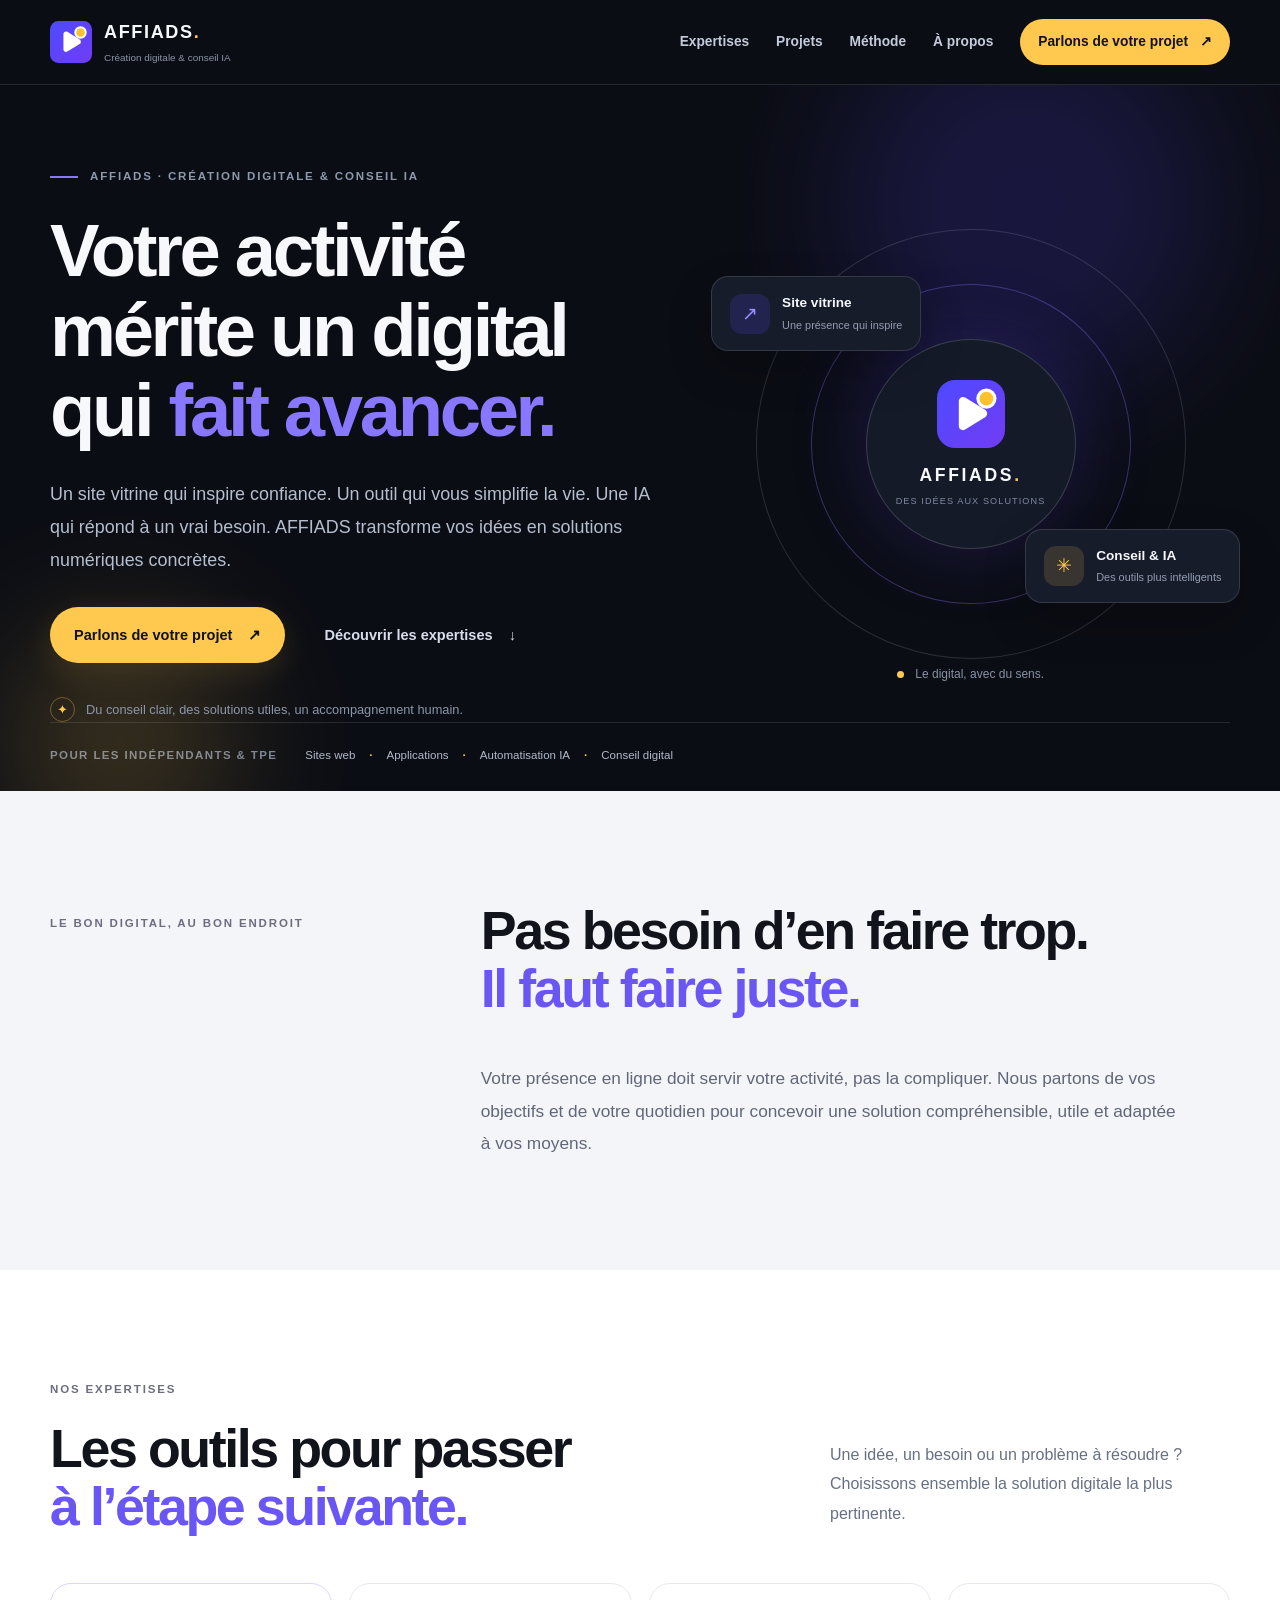
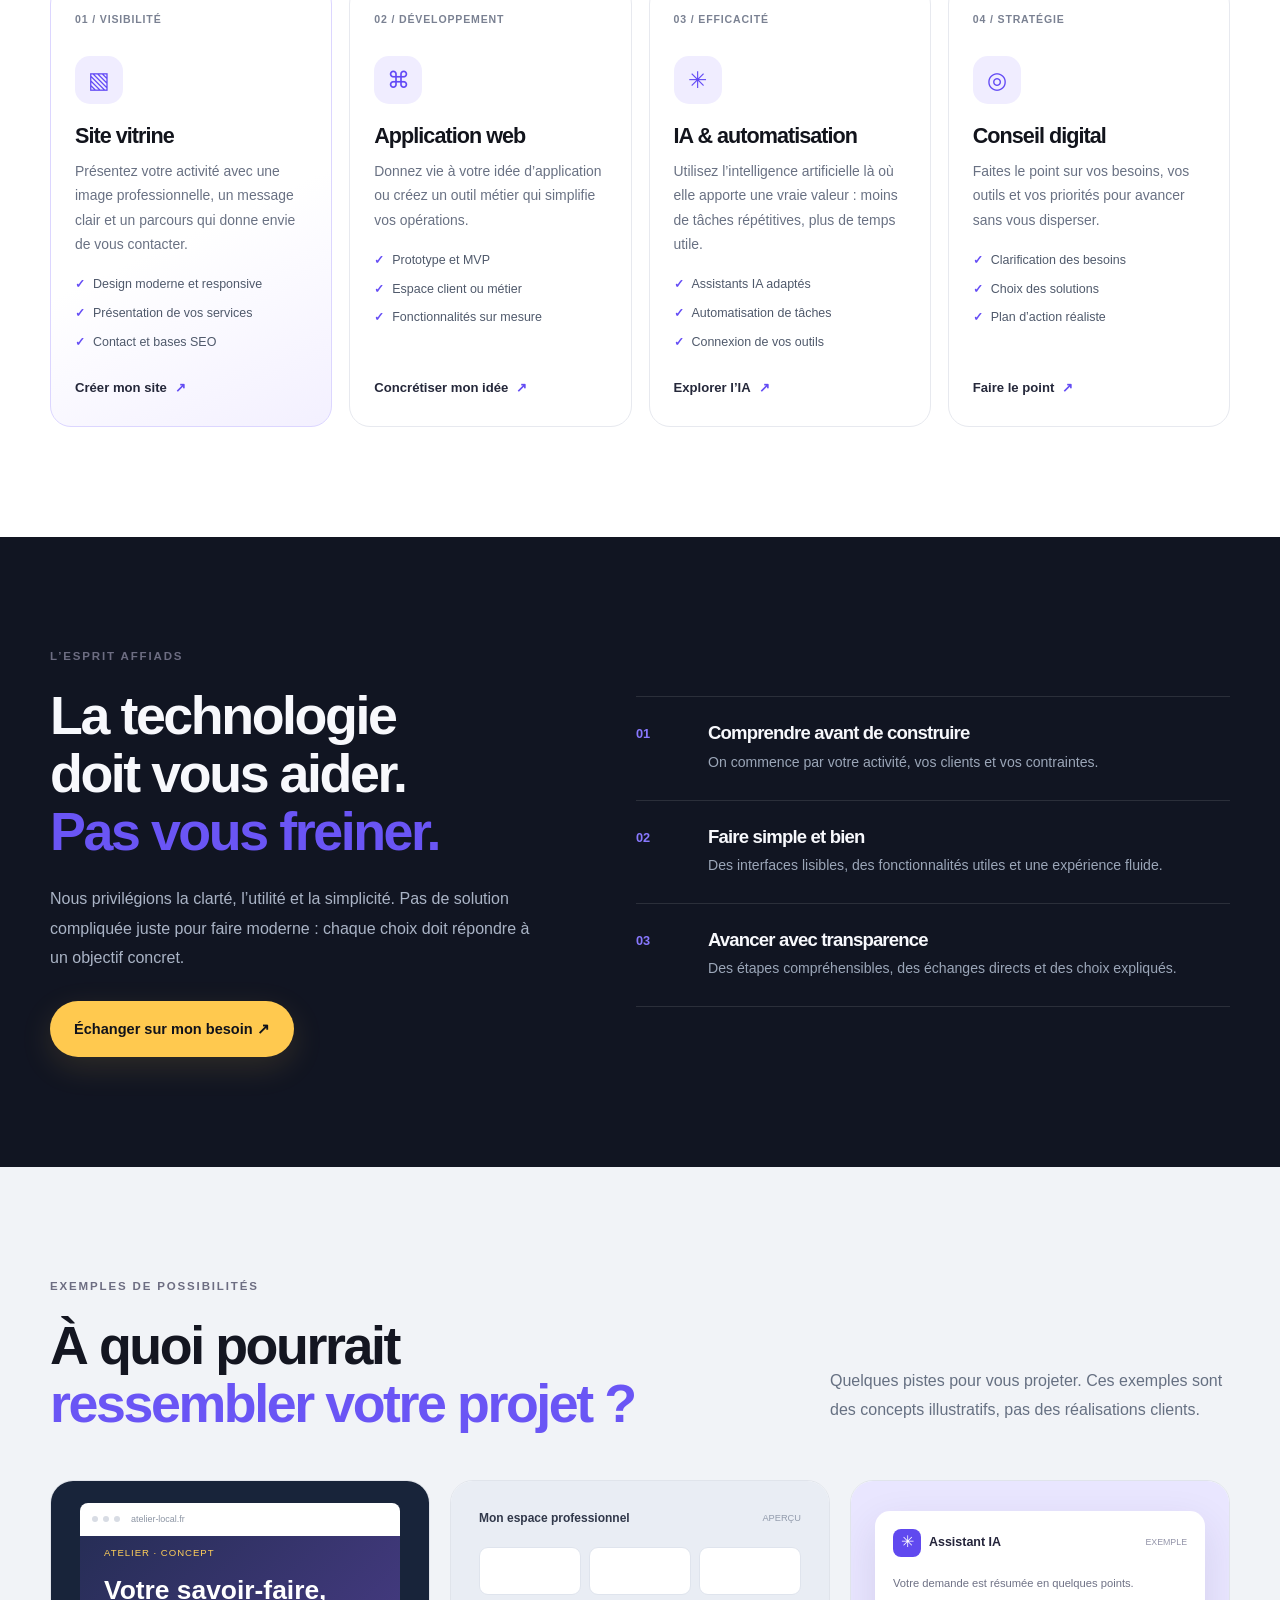
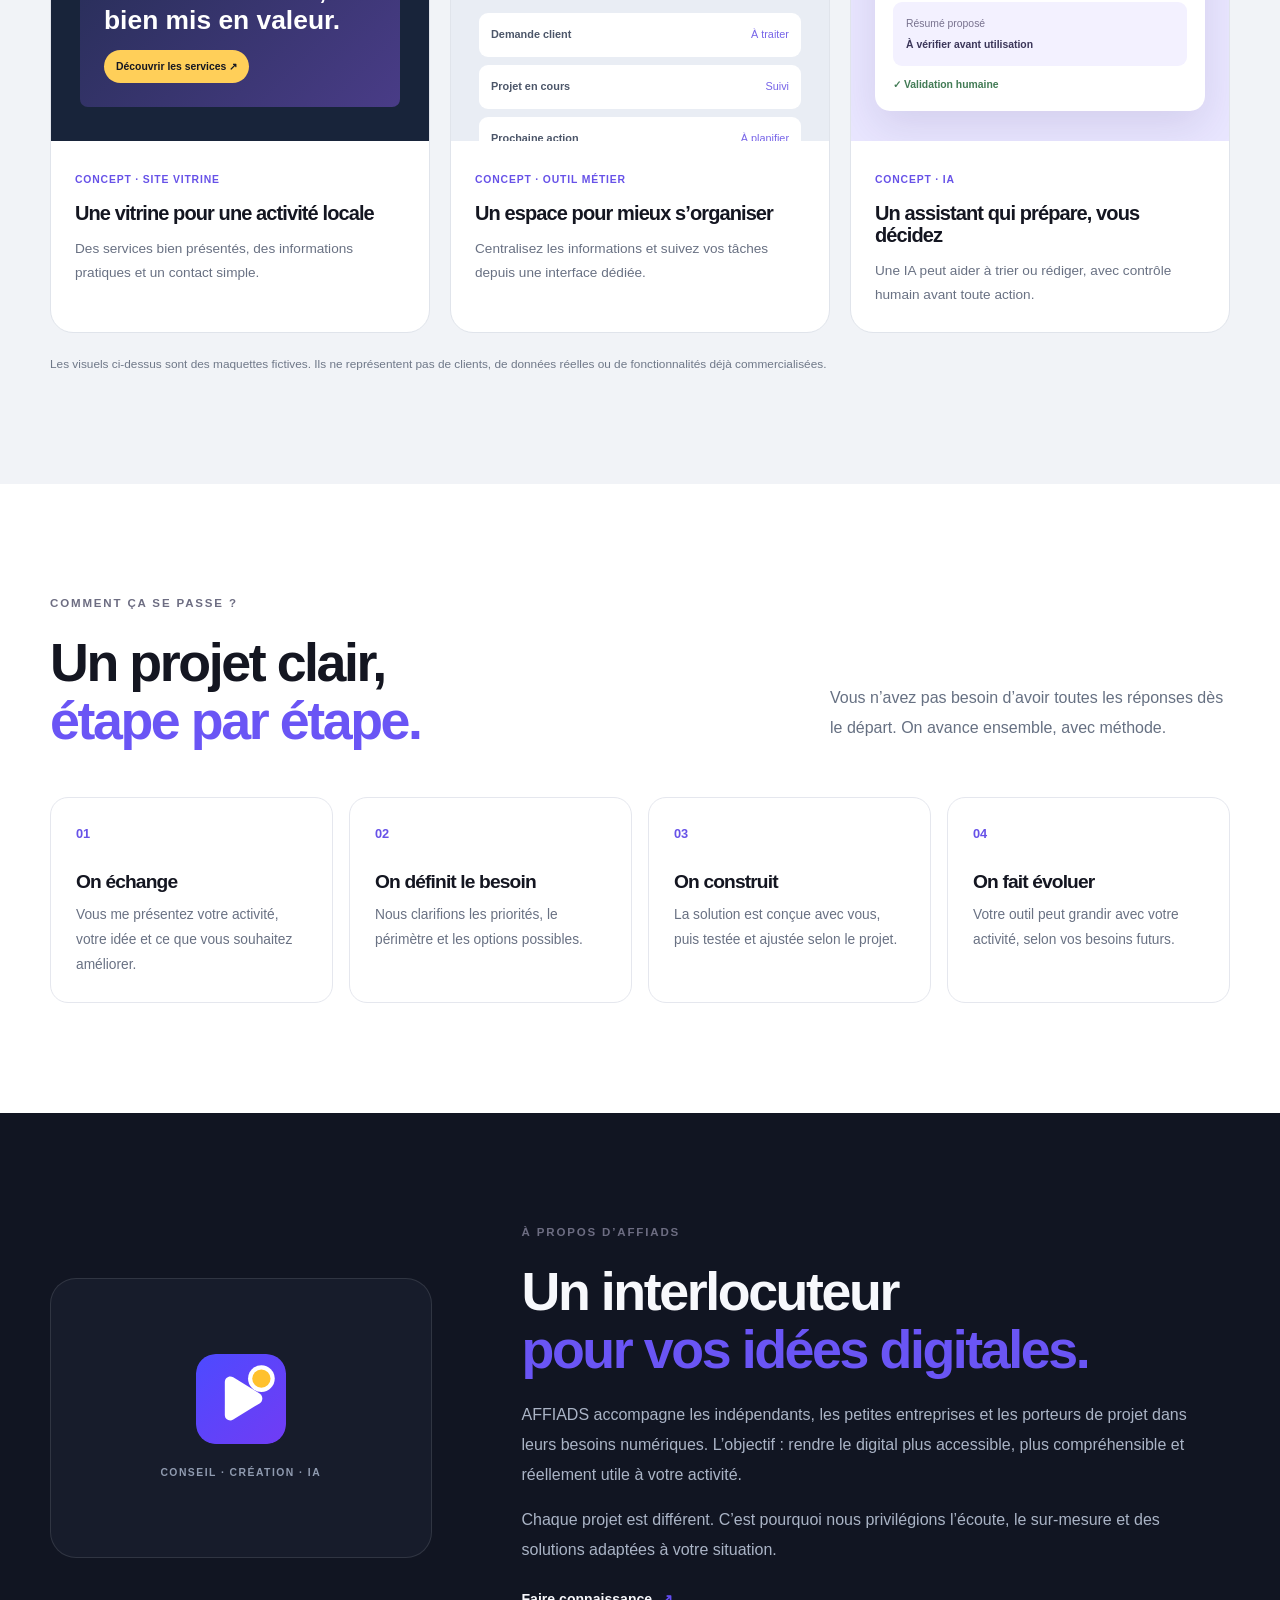
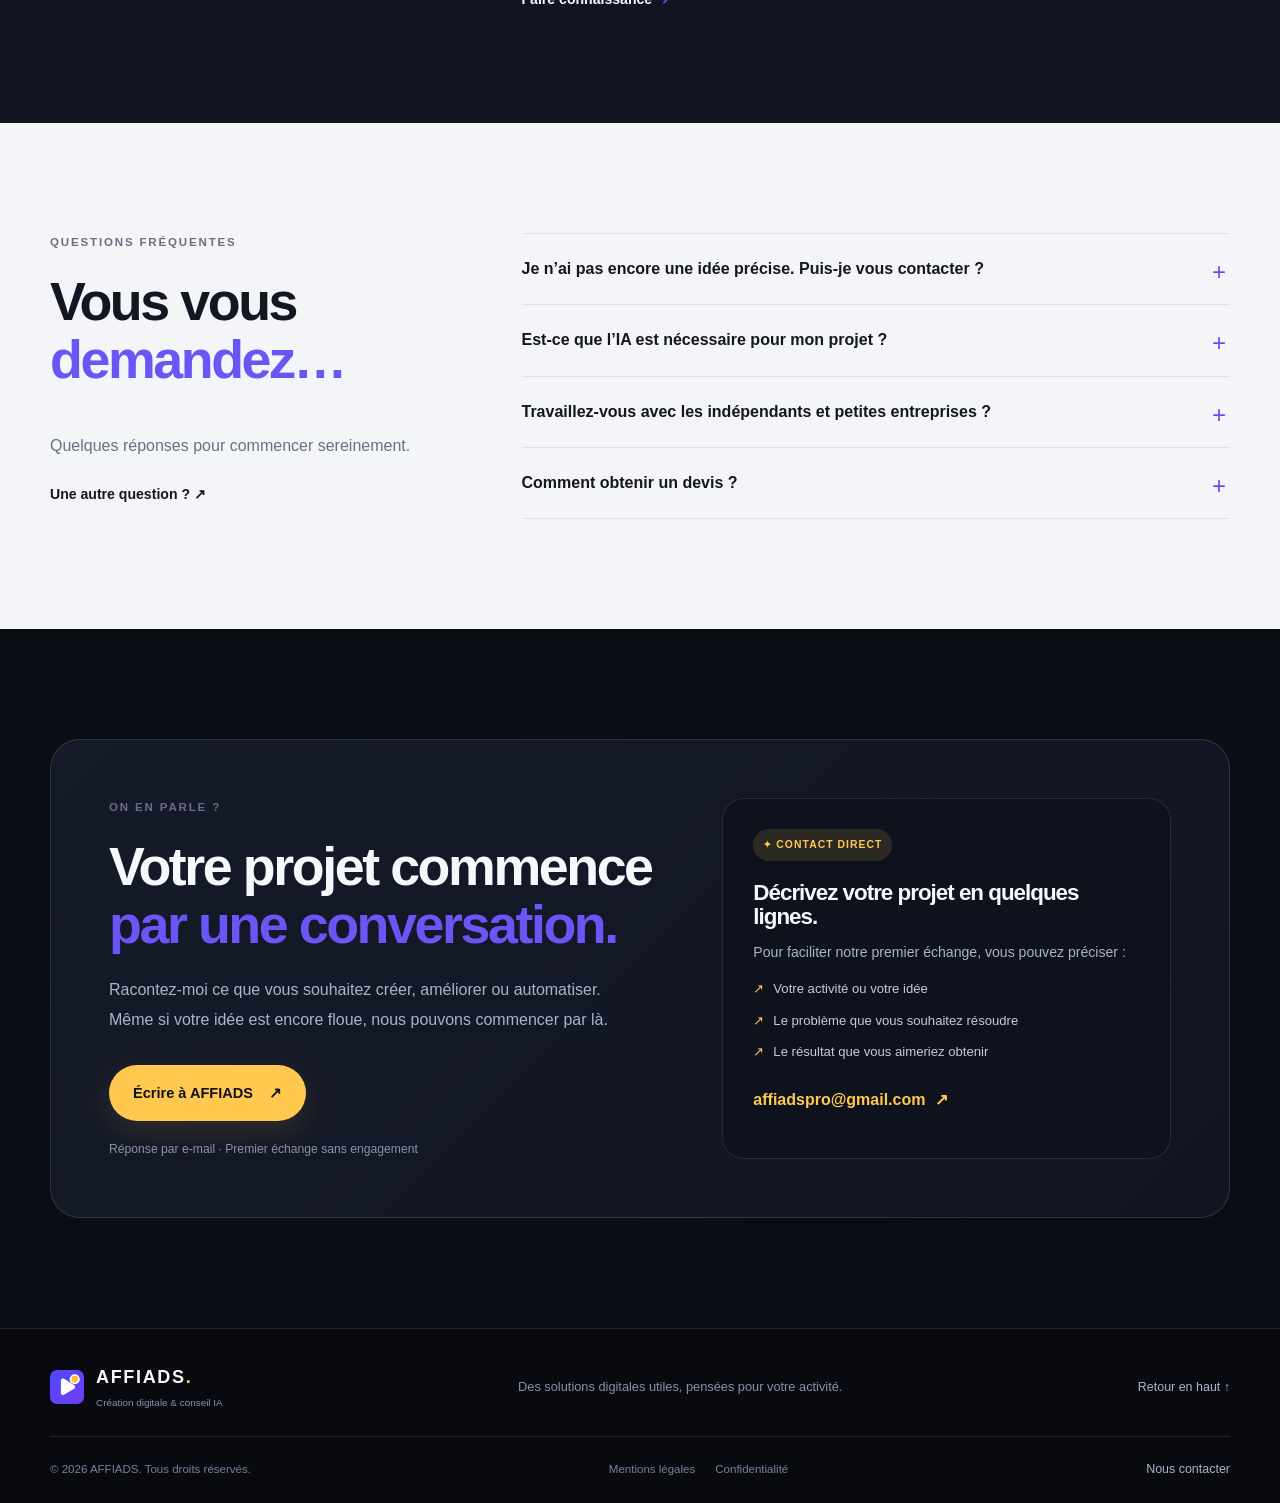
==== commit 6ea42752: "Improve accessible name of hero illustration" ====
--- a/index.html
+++ b/index.html
@@ -46,7 +46,7 @@
         <div class="hero-actions"><a class="button button-yellow" href="#contact">Parlons de votre projet <span>↗</span></a><a class="button button-text" href="#expertises">Découvrir les expertises <span>↓</span></a></div>
         <div class="hero-proof"><span class="proof-icon">✦</span><span>Du conseil clair, des solutions utiles, un accompagnement humain.</span></div>
       </div>
-      <div class="hero-art" aria-label="Illustration de l’univers digital AFFIADS">
+      <div class="hero-art" role="img" aria-label="Illustration de l’univers digital AFFIADS">
         <div class="art-ring ring-a"></div><div class="art-ring ring-b"></div>
         <div class="art-center"><img src="./assets/brand/affiads-icon.svg" alt="" width="68" height="68"><strong>AFFIADS<span>.</span></strong><small>DES IDÉES AUX SOLUTIONS</small></div>
         <div class="art-card art-card-top"><span class="art-icon purple">↗</span><div><b>Site vitrine</b><small>Une présence qui inspire</small></div></div>
--- a/styles.css
+++ b/styles.css
@@ -1,696 +1,30 @@
-/* AFFIADS — styles de la vitrine */
-:root {
-  color-scheme: light;
-  --ink: #111214;
-  --ink-soft: #292932;
-  --muted: #626b78;
-  --muted-strong: #667085;
-  --muted-soft: #596678;
-  --muted-on-dark: #aeb9c8;
-  --focus-ring: #5c53ff;
-  --paper: #f7f7fa;
-  --white: #ffffff;
-  --line: #e7e7ef;
-  --accent: #ffc12e;
-  --accent-dark: #5148ff;
-  --blue: #6d3cf5;
-  --violet: #713cf4;
-  --brand-gradient: linear-gradient(135deg, #4d4aff 0%, #713cf4 100%);
-  --radius-lg: 28px;
-  --radius-md: 18px;
-  --shadow-card: 0 18px 60px rgba(16, 24, 39, .07);
-  --container: 1160px;
-  --safe-top: env(safe-area-inset-top, 0px);
-  --safe-bottom: env(safe-area-inset-bottom, 0px);
-  --font-body: -apple-system, BlinkMacSystemFont, "Segoe UI", "Noto Sans", sans-serif;
-  --font-heading: "Avenir Next", -apple-system, BlinkMacSystemFont, "Segoe UI", "Noto Sans", sans-serif;
-}
-
-* { box-sizing: border-box; }
-html { scroll-behavior: smooth; scroll-padding-top: 92px; }
-body::before {
-  content: "";
-  position: fixed;
-  top: 0;
-  inset-inline: 0;
-  height: var(--safe-top);
-  z-index: 110;
-  pointer-events: none;
-  background: #101827;
-}
-body {
-  margin: 0;
-  color: var(--ink);
-  background: var(--paper);
-  font-family: var(--font-body);
-  font-size: 16px;
-  line-height: 1.6;
-  -webkit-font-smoothing: antialiased;
-  text-rendering: optimizeLegibility;
-}
-body, button, input, select, textarea { font-family: var(--font-body); }
-a { color: inherit; text-decoration: none; }
-button, input, select, textarea { font: inherit; }
-button, a, input, select, textarea { -webkit-tap-highlight-color: transparent; }
-img, svg { max-width: 100%; }
-::selection { color: var(--ink); background: var(--accent); }
-.container { width: min(var(--container), calc(100% - 48px)); margin-inline: auto; }
-.section { position: relative; padding: 112px 0; }
-.skip-link { position: absolute; z-index: 1000; top: 8px; left: 8px; padding: 12px 16px; transform: translateY(-150%); color: var(--ink); background: var(--accent); border-radius: 10px; }
-.skip-link:focus { transform: translateY(0); }
-
-h1, h2, h3, p { margin-top: 0; }
-h1, h2, h3 { font-family: var(--font-heading); letter-spacing: -.045em; }
-h1 { font-size: clamp(3.1rem, 6.6vw, 5.8rem); line-height: 1.02; font-weight: 800; }
-h2 { font-size: clamp(2.4rem, 4.5vw, 4.2rem); line-height: 1.08; font-weight: 800; }
-h3 { font-size: 1.45rem; line-height: 1.25; font-weight: 750; }
-.text-gradient { color: #5148ff; background: var(--brand-gradient); -webkit-background-clip: text; background-clip: text; -webkit-text-fill-color: transparent; }
-.text-muted { color: var(--muted); }
-.eyebrow { display: flex; align-items: center; gap: 12px; margin-bottom: 22px; color: var(--muted); font-size: .78rem; font-weight: 700; letter-spacing: .13em; text-transform: uppercase; }
-.eyebrow-line { display: inline-block; width: 28px; height: 2px; background: var(--accent-dark); }
-.button { display: inline-flex; align-items: center; justify-content: center; gap: 18px; min-height: 54px; padding: 0 22px; border: 1px solid transparent; border-radius: 999px; font-size: .92rem; font-weight: 700; transition: transform .2s ease, background .2s ease, border-color .2s ease; cursor: pointer; }
-.button:hover { transform: translateY(-2px); }
-.button:focus-visible, a:focus-visible, button:focus-visible, input:focus-visible, select:focus-visible, textarea:focus-visible { outline: 3px solid var(--focus-ring); outline-offset: 3px; }
-.button-primary { color: var(--ink); background: var(--accent); box-shadow: 0 8px 22px rgba(255, 193, 46, .20); }
-.button-primary:hover { background: #ffd45d; }
-.button-quiet { color: #e4eaf3; background: transparent; }
-.button-quiet:hover { color: var(--white); }
-.button-outline { color: var(--white); background: transparent; border-color: rgba(255,255,255,.25); }
-.button-outline:hover { border-color: var(--accent); }
-
-/* Header */
-.site-header { position: sticky; z-index: 100; top: 0; padding-top: var(--safe-top); color: var(--white); background: #101827; border-bottom: 1px solid rgba(255,255,255,.08); }
-.header-inner { display: flex; align-items: center; justify-content: space-between; min-height: 78px; }
-.brand { display: inline-flex; align-items: center; gap: 11px; flex-shrink: 0; }
-.brand-name { font-family: var(--font-heading); font-size: 1.12rem; font-weight: 800; letter-spacing: .08em; }
-.brand-dot { color: var(--accent); }
-.navigation { display: flex; align-items: center; gap: 34px; color: #c5ceda; font-size: .9rem; font-weight: 600; }
-.navigation a:not(.nav-cta):hover { color: var(--white); }
-.nav-cta { display: inline-flex; align-items: center; gap: 12px; padding: 11px 17px; color: var(--ink); background: var(--accent); border-radius: 999px; }
-.nav-cta:hover { background: #ffd45d; }
-.menu-toggle { display: none; }
-
+/* AFFIADS — identité visuelle vitrine 2026 */
+:root{color-scheme:dark;--bg:#0b0d14;--surface:#111522;--surface-2:#171c2b;--ink:#f7f8fc;--muted:#aab2c3;--muted-2:#7f899d;--line:rgba(255,255,255,.11);--purple:#5a43f5;--purple-light:#8878ff;--yellow:#ffc94f;--container:1180px;--safe-top:env(safe-area-inset-top,0px);--safe-bottom:env(safe-area-inset-bottom,0px);--font:-apple-system,BlinkMacSystemFont,"Segoe UI",Inter,Arial,sans-serif;--radius:24px}
+*{box-sizing:border-box}html{scroll-behavior:smooth;scroll-padding-top:100px}body{margin:0;background:var(--bg);color:var(--ink);font-family:var(--font);font-size:16px;line-height:1.65;-webkit-font-smoothing:antialiased}body::before{content:"";position:fixed;inset:0 0 auto;height:var(--safe-top);z-index:120;background:#0b0d14;pointer-events:none}body,button,a{ -webkit-tap-highlight-color:transparent}a{color:inherit;text-decoration:none}img{max-width:100%;display:block}button{font:inherit}h1,h2,h3,p{margin-top:0}h1,h2,h3{letter-spacing:-.045em;line-height:1.08}h1{font-size:clamp(2.7rem,5.8vw,5.25rem);font-weight:850;max-width:760px}h2{font-size:clamp(2.25rem,4.2vw,3.85rem);font-weight:800}h3{font-size:1.45rem}.container{width:min(var(--container),calc(100% - 56px));margin-inline:auto}.section{padding:110px 0}.skip-link{position:absolute;top:8px;left:8px;z-index:999;transform:translateY(-160%);padding:12px 18px;background:var(--yellow);color:#10121a;border-radius:10px}.skip-link:focus{transform:none}a:focus-visible,button:focus-visible,summary:focus-visible{outline:3px solid var(--yellow);outline-offset:4px}.brand{display:inline-flex;align-items:center;gap:12px;flex-shrink:0}.brand>span{font-weight:850;font-size:1.13rem;letter-spacing:.09em}.brand small{display:block;color:#8993a8;font-size:.62rem;font-weight:500;letter-spacing:0;margin-top:2px}.brand-dot{color:var(--yellow)}
+/* Header : navigation horizontale, opaque et stable */
+.site-header{position:sticky;top:0;z-index:100;padding-top:var(--safe-top);background:#0b0d14;border-bottom:1px solid var(--line)}.header-inner{min-height:84px;display:flex;align-items:center;justify-content:space-between;gap:24px}.main-navigation{display:flex;align-items:center;gap:clamp(14px,2.1vw,28px);font-size:.86rem;font-weight:650;color:#c3cada}.main-navigation>a:not(.nav-cta):hover{color:#fff}.nav-cta{display:inline-flex;align-items:center;gap:12px;padding:12px 18px;border-radius:999px;background:var(--yellow);color:#11131a;font-weight:800;white-space:nowrap}.nav-cta:hover{background:#ffda78}.menu-toggle{display:none}
 /* Hero */
-.hero { overflow: hidden; padding: 86px 0 32px; color: var(--white); background: var(--ink); }
-.hero-grid { position: relative; z-index: 1; display: grid; grid-template-columns: minmax(0, 1.05fr) minmax(360px, .95fr); align-items: center; gap: 48px; min-height: 520px; }
-.hero-copy { position: relative; z-index: 2; max-width: 650px; }
-.hero .eyebrow { color: #a6b2c4; }
-.hero h1 { margin-bottom: 26px; }
-.hero-lead { max-width: 520px; margin-bottom: 30px; color: #aeb9c8; font-size: 1.13rem; line-height: 1.75; }
-.hero-actions { display: flex; flex-wrap: wrap; align-items: center; gap: 12px; }
-.hero-note { display: flex; align-items: center; gap: 10px; margin-top: 34px; color: #8290a3; font-size: .82rem; }
-.note-icon { display: grid; place-items: center; width: 24px; height: 24px; color: var(--accent); border: 1px solid rgba(255,193,46,.38); border-radius: 50%; }
-.hero-visual { position: relative; display: grid; place-items: center; min-height: 470px; isolation: isolate; }
-.hero-glow { position: absolute; width: 440px; height: 440px; border-radius: 50%; filter: blur(80px); opacity: .16; pointer-events: none; }
-.hero-glow-one { top: -190px; right: -100px; background: #6d3cf5; }
-.hero-glow-two { bottom: -230px; left: 8%; background: #ffc12e; }
-.visual-orbit { position: absolute; border: 1px solid rgba(185, 202, 223, .17); border-radius: 50%; transform: rotate(-26deg); }
-.orbit-outer { width: min(430px, 95%); aspect-ratio: 1; }
-.orbit-inner { width: min(330px, 74%); aspect-ratio: 1; border-color: rgba(183,243,107,.2); transform: rotate(34deg); }
-.visual-core { position: relative; z-index: 1; display: flex; flex-direction: column; align-items: center; justify-content: center; width: 210px; height: 210px; border: 1px solid rgba(255,255,255,.2); border-radius: 50%; background: radial-gradient(circle at 35% 25%, #2b3b50, #151f2e 68%); box-shadow: 0 0 70px rgba(109,60,245,.14), inset 0 0 36px rgba(255,255,255,.04); }
-.core-brand-icon { display: block; width: 54px; height: 54px; margin-bottom: 10px; border-radius: 14px; }
-.visual-core p { margin: 0; font: 800 1rem var(--font-heading); letter-spacing: .16em; }
-.visual-core small { margin-top: 3px; color: #8392a6; font-size: .63rem; letter-spacing: .1em; text-transform: uppercase; }
-.floating-card { position: absolute; z-index: 2; display: flex; align-items: center; gap: 12px; padding: 15px 17px; border: 1px solid rgba(255,255,255,.13); border-radius: 15px; background: rgba(27, 39, 55, .88); box-shadow: 0 16px 40px rgba(0,0,0,.16); backdrop-filter: blur(12px); }
-.floating-card strong, .floating-card small { display: block; }
-.floating-card strong { color: #f0f4f9; font-size: .82rem; }
-.floating-card small { margin-top: 2px; color: #91a0b3; font-size: .68rem; }
-.card-web { top: 15%; left: 0; }
-.card-ai { right: -2%; bottom: 17%; }
-.floating-icon { display: grid; place-items: center; width: 38px; height: 38px; border-radius: 11px; font-size: 1.2rem; }
-.icon-web { color: var(--blue); background: rgba(109,60,245,.14); }
-.icon-ai { color: var(--accent); background: rgba(255,193,46,.14); }
-.visual-label { position: absolute; bottom: 2%; display: flex; align-items: center; gap: 9px; color: #8492a5; font-size: .76rem; }
-.pulse-dot { width: 7px; height: 7px; border-radius: 50%; background: var(--accent); box-shadow: 0 0 0 5px rgba(255,193,46,.12); }
-.hero-bottom { display: flex; align-items: center; gap: 32px; padding: 24px 0 0; border-top: 1px solid rgba(255,255,255,.1); color: #768499; font-size: .75rem; }
-.hero-bottom > span { flex-shrink: 0; text-transform: uppercase; letter-spacing: .12em; }
-.domain-list { display: flex; align-items: center; flex-wrap: wrap; gap: 18px; color: #a6b2c2; }
-.domain-list i { width: 4px; height: 4px; border-radius: 50%; background: var(--accent); }
-
-/* Services */
-.services { background: var(--paper); }
-.section-heading { display: flex; align-items: end; justify-content: space-between; gap: 48px; margin-bottom: 48px; }
-.section-heading h2 { margin-bottom: 0; }
-.section-intro { max-width: 390px; margin-bottom: 8px; color: var(--muted); line-height: 1.8; }
-.service-grid { display: grid; grid-template-columns: repeat(3, minmax(0, 1fr)); gap: 16px; }
-.service-card { display: flex; flex-direction: column; min-width: 0; padding: 28px; border: 1px solid var(--line); border-radius: var(--radius-md); background: var(--white); transition: transform .22s ease, box-shadow .22s ease, border-color .22s ease; }
-.service-card:hover { transform: translateY(-5px); border-color: #d8d5ff; box-shadow: var(--shadow-card); }
-.service-card-featured { border-color: #d8d5ff; background: linear-gradient(145deg, #fff 58%, #f5f3ff); }
-.service-card-ai { color: var(--white); border-color: #263548; background: var(--ink); }
-.service-top { display: flex; align-items: center; justify-content: space-between; margin-bottom: 30px; }
-.service-number { color: var(--muted-strong); font-size: .75rem; font-weight: 700; letter-spacing: .1em; }
-.service-icon { display: grid; place-items: center; width: 44px; height: 44px; color: #5148ff; background: #f0efff; border-radius: 13px; font-size: 1.25rem; }
-.service-card-ai .service-icon { color: var(--accent); background: rgba(183,243,107,.12); }
-.service-tag { margin-bottom: 9px; color: var(--muted-strong); font-size: .74rem; font-weight: 700; letter-spacing: .08em; text-transform: uppercase; }
-.service-card-ai .service-number, .service-card-ai .service-tag { color: var(--muted-on-dark); }
-.service-card h3 { margin-bottom: 12px; }
-.service-card > p:not(.service-tag) { margin-bottom: 18px; color: var(--muted); font-size: .91rem; }
-.service-card-ai > p:not(.service-tag) { color: #aeb9c8; }
-.service-card ul { display: grid; gap: 8px; margin: 0 0 25px; padding: 0; list-style: none; color: #526071; font-size: .82rem; }
-.service-card-ai ul { color: #c4ceda; }
-.service-card li::before { content: "✓"; margin-right: 9px; color: #5148ff; font-weight: 800; }
-.service-card-ai li::before { color: var(--accent); }
-.text-link { display: inline-flex; align-items: center; gap: 9px; margin-top: auto; color: #243244; font-size: .84rem; font-weight: 700; }
-.service-card-ai .text-link { color: var(--accent); }
-.text-link span { transition: transform .2s ease; }
-.text-link:hover span { transform: translate(3px, -3px); }
-
-/* Concepts de démonstration — exemples fictifs, sans références client */
-.showcase { background: #f0f3f7; }
-.showcase-heading { align-items: end; }
-.showcase-heading .section-intro { max-width: 430px; }
-.concept-grid { display: grid; grid-template-columns: repeat(3, minmax(0, 1fr)); gap: 18px; }
-.concept-card { display: flex; flex-direction: column; min-width: 0; padding: 24px; border: 1px solid #e0e5ec; border-radius: 22px; background: var(--white); box-shadow: 0 12px 38px rgba(16,24,39,.035); }
-.concept-meta { display: flex; flex-wrap: wrap; align-items: center; justify-content: space-between; gap: 8px; margin-bottom: 18px; color: var(--muted); font-size: .68rem; font-weight: 700; letter-spacing: .06em; text-transform: uppercase; }
-.concept-meta span:first-child { padding: 5px 9px; color: #5148ff; border-radius: 999px; background: #f0efff; }
-.concept-card h3 { margin-bottom: 10px; font-size: 1.28rem; }
-.concept-card > p:not(.concept-disclaimer) { min-height: 92px; margin-bottom: 18px; color: #657184; font-size: .86rem; line-height: 1.75; }
-.concept-preview { min-width: 0; min-height: 220px; margin-bottom: 20px; overflow: hidden; border: 1px solid #e4e8ee; border-radius: 15px; background: #f8f9fc; }
-.preview-browser { display: flex; align-items: center; gap: 5px; height: 29px; padding: 0 10px; border-bottom: 1px solid #e7eaf0; background: #fff; }
-.preview-browser > span { width: 5px; height: 5px; border-radius: 50%; background: #d7dce4; }
-.preview-browser small { margin-left: 6px; color: #9aa3af; font-size: .56rem; }
-.preview-site-nav { display: flex; align-items: center; justify-content: space-between; gap: 8px; padding: 12px 13px; color: #39475a; background: #fff; }
-.preview-site-nav strong { color: #5148ff; font-size: .62rem; letter-spacing: .12em; }
-.preview-site-nav span { color: #8994a2; font-size: .48rem; }
-.preview-site-hero { padding: 19px 16px 17px; color: #fff; background: linear-gradient(125deg, #18283b, #3b376f); }
-.preview-site-hero small { display: block; margin-bottom: 8px; color: #ffd45d; font-size: .48rem; letter-spacing: .1em; }
-.preview-site-hero strong { display: block; font: 800 1.12rem/1.12 var(--font-heading); letter-spacing: -.04em; }
-.preview-lines { display: grid; gap: 5px; margin: 10px 0; }
-.preview-lines i { display: block; width: 75%; height: 3px; border-radius: 4px; background: rgba(255,255,255,.28); }
-.preview-lines i:last-child { width: 52%; }
-.preview-cta { display: inline-block; padding: 6px 9px; color: #1b2330; border-radius: 999px; background: #ffc12e; font-size: .5rem; font-weight: 700; }
-.preview-site-bottom { display: flex; justify-content: space-around; padding: 9px 6px; color: #738095; background: #fff; font-size: .48rem; }
-.preview-dashboard { padding: 14px; background: #f7f8fb; }
-.preview-dashboard-head { display: flex; align-items: center; justify-content: space-between; gap: 6px; margin-bottom: 12px; color: #344256; }
-.preview-dashboard-head strong { font-size: .7rem; }
-.preview-dashboard-head span { color: #929cab; font-size: .48rem; }
-.preview-dashboard-stats { display: grid; grid-template-columns: repeat(3, minmax(0,1fr)); gap: 6px; margin-bottom: 10px; }
-.preview-dashboard-stats div { padding: 8px; border: 1px solid #e5e9f0; border-radius: 8px; background: #fff; }
-.preview-dashboard-stats small, .preview-dashboard-stats strong { display: block; }
-.preview-dashboard-stats small { color: #8b96a5; font-size: .47rem; }
-.preview-dashboard-stats strong { margin-top: 3px; color: #5148ff; font-size: .95rem; }
-.preview-dashboard-row { display: flex; align-items: center; gap: 8px; padding: 8px 0; border-top: 1px solid #e7eaf0; }
-.preview-avatar { display: grid; place-items: center; flex: 0 0 22px; height: 22px; color: #5148ff; border-radius: 7px; background: #eceaff; font-size: .55rem; font-weight: 800; }
-.avatar-yellow { color: #8b6100; background: #fff2c9; }
-.avatar-violet { color: #6737bf; background: #f0e8ff; }
-.preview-dashboard-row div { min-width: 0; flex: 1; }
-.preview-dashboard-row strong, .preview-dashboard-row small { display: block; overflow: hidden; text-overflow: ellipsis; white-space: nowrap; }
-.preview-dashboard-row strong { color: #485569; font-size: .55rem; }
-.preview-dashboard-row small { color: #9aa3af; font-size: .47rem; }
-.preview-dashboard-row > i { width: 6px; height: 6px; border-radius: 50%; background: #ffc12e; }
-.preview-assistant { padding: 14px; background: #f7f8fb; }
-.preview-assistant-head { display: flex; align-items: center; gap: 7px; margin-bottom: 12px; }
-.assistant-spark { display: grid; place-items: center; width: 26px; height: 26px; color: #ffc12e; border-radius: 8px; background: #18283b; }
-.preview-assistant-head div { min-width: 0; flex: 1; }
-.preview-assistant-head strong, .preview-assistant-head small { display: block; }
-.preview-assistant-head strong { color: #344256; font-size: .58rem; }
-.preview-assistant-head small { color: #929cab; font-size: .48rem; }
-.assistant-state { padding: 4px 6px; color: #785a13; border-radius: 999px; background: #fff2c9; font-size: .46rem; }
-.assistant-message, .assistant-summary { display: grid; gap: 5px; margin-bottom: 8px; padding: 10px; border: 1px solid #e4e8ef; border-radius: 9px; background: #fff; }
-.assistant-message small, .assistant-summary small { color: #8b96a5; font-size: .46rem; font-weight: 700; letter-spacing: .06em; }
-.assistant-message span, .assistant-summary span { color: #526071; font-size: .55rem; line-height: 1.5; }
-.assistant-summary { border-color: #ded8ff; background: #f4f1ff; }
-.assistant-review { display: flex; align-items: center; gap: 7px; padding: 9px; color: #2e6335; border-radius: 8px; background: #eaf6e9; font-size: .53rem; }
-.assistant-review span { font-weight: 900; }
-.concept-benefits { display: grid; gap: 7px; margin: 0 0 16px; padding: 0; list-style: none; color: #566477; font-size: .78rem; }
-.concept-benefits li::before { content: "✓"; margin-right: 8px; color: #5148ff; font-weight: 800; }
-.concept-card-highlight { border-color: #d9d4ff; background: linear-gradient(160deg, #fff 55%, #f6f3ff); }
-.concept-disclaimer { margin: auto 0 0; padding-top: 12px; border-top: 1px solid #edf0f4; color: var(--muted-strong); font-size: .67rem; line-height: 1.6; }
-.workflow-demo { margin-top: 28px; padding: 30px; border: 1px solid #25364b; border-radius: 24px; color: #f4f7fb; background: #172233; }
-.workflow-demo-copy { display: grid; grid-template-columns: minmax(0, .8fr) minmax(0, 1.2fr); align-items: start; gap: 28px; }
-.workflow-demo-copy .eyebrow { grid-column: 1 / -1; margin-bottom: -10px; }
-.workflow-demo-copy h3 { margin: 0; font-size: clamp(1.35rem, 2.7vw, 2rem); }
-.workflow-demo-copy > p:last-child { max-width: 570px; margin: 0; color: #aeb9c8; font-size: .86rem; line-height: 1.75; }
-.workflow-steps { display: grid; grid-template-columns: repeat(4, minmax(0, 1fr)); gap: 12px; margin: 26px 0 16px; padding: 0; list-style: none; }
-.workflow-steps li { position: relative; min-width: 0; padding: 16px; border: 1px solid rgba(255,255,255,.13); border-radius: 13px; background: #1d2b3e; }
-.workflow-steps li:not(:last-child)::after { content: "→"; position: absolute; top: 50%; right: -12px; z-index: 1; color: #ffc12e; font-size: 1.1rem; font-weight: 800; transform: translate(50%, -50%); }
-.workflow-number { display: block; margin-bottom: 12px; color: #ffc12e; font-size: .7rem; font-weight: 800; letter-spacing: .08em; }
-.workflow-steps strong, .workflow-steps small { display: block; }
-.workflow-steps strong { color: #f4f7fb; font-size: .83rem; }
-.workflow-steps small { margin-top: 5px; color: #9caabd; font-size: .7rem; line-height: 1.5; }
-.workflow-disclaimer { margin: 0; color: #8392a6; font-size: .68rem; line-height: 1.6; }
-@media (max-width: 1000px) {
-  .concept-grid { grid-template-columns: repeat(2, minmax(0, 1fr)); }
-  .concept-card:last-child { grid-column: 1 / -1; }
-  .concept-card > p:not(.concept-disclaimer) { min-height: 0; }
-  .workflow-steps { grid-template-columns: repeat(2, minmax(0, 1fr)); }
-  .workflow-steps li:nth-child(2)::after { display: none; }
-  .workflow-steps li:nth-child(3)::after { content: "↓"; top: auto; right: 50%; bottom: -15px; transform: translateX(50%); }
-}
-@media (max-width: 760px) {
-  .concept-grid { grid-template-columns: 1fr; }
-  .concept-card:last-child { grid-column: auto; }
-  .concept-preview { min-height: 215px; }
-  .workflow-demo { padding: 23px 18px; }
-  .workflow-demo-copy { grid-template-columns: 1fr; gap: 12px; }
-  .workflow-demo-copy .eyebrow { margin-bottom: 0; }
-  .workflow-steps { grid-template-columns: 1fr; gap: 12px; }
-  .workflow-steps li:not(:last-child)::after { content: "↓"; top: auto; right: 50%; bottom: -15px; transform: translateX(50%); }
-}
-
-/* Approach */
-.approach { color: var(--white); background: #172233; }
-.approach-grid { display: grid; grid-template-columns: minmax(0, .85fr) minmax(0, 1.15fr); gap: 100px; align-items: center; }
-.approach-copy .eyebrow { color: #8d9bad; }
-.approach-copy h2 { margin-bottom: 25px; }
-.approach-copy > p:not(.eyebrow) { max-width: 450px; margin-bottom: 30px; color: #a9b5c5; line-height: 1.85; }
-.steps { border-top: 1px solid rgba(255,255,255,.13); }
-.step { display: grid; grid-template-columns: 48px minmax(0, 1fr) 30px; align-items: start; gap: 18px; padding: 28px 0; border-bottom: 1px solid rgba(255,255,255,.13); }
-.step-number { padding-top: 3px; color: var(--accent); font-size: .78rem; font-weight: 700; }
-.step h3 { margin-bottom: 7px; font-size: 1.2rem; }
-.step p { max-width: 450px; margin: 0; color: #9caabd; font-size: .9rem; }
-.step-arrow { color: #718198; font-size: 1.3rem; }
-
+.hero{position:relative;overflow:hidden;padding:82px 0 26px;background:#0b0d14}.hero-layout{position:relative;z-index:1;display:grid;grid-template-columns:minmax(0,1.08fr) minmax(380px,.92fr);align-items:center;gap:52px;min-height:550px}.hero-content{max-width:720px}.eyebrow,.section-label{color:#8e99ad;font-size:.72rem;font-weight:800;letter-spacing:.16em;text-transform:uppercase}.eyebrow{display:flex;align-items:center;gap:12px;margin-bottom:25px}.eyebrow>span{width:28px;height:2px;background:var(--purple-light)}.hero h1{margin-bottom:26px}.hero h1 em{font-style:normal;color:var(--purple-light)}.hero-text{max-width:630px;margin-bottom:30px;color:#b5bece;font-size:1.12rem;line-height:1.85}.hero-actions{display:flex;flex-wrap:wrap;align-items:center;gap:15px}.button{min-height:56px;display:inline-flex;align-items:center;justify-content:center;gap:16px;padding:0 24px;border-radius:999px;font-size:.91rem;font-weight:800;transition:transform .2s ease,background .2s ease}.button:hover{transform:translateY(-2px)}.button-yellow{background:var(--yellow);color:#10121a;box-shadow:0 10px 32px rgba(255,201,79,.13)}.button-yellow:hover{background:#ffda78}.button-text{color:#d8deea}.button-text:hover{color:#fff}.hero-proof{display:flex;align-items:center;gap:11px;margin-top:34px;color:#8c97aa;font-size:.8rem}.proof-icon{display:grid;place-items:center;width:25px;height:25px;border:1px solid rgba(255,201,79,.35);border-radius:50%;color:var(--yellow)}.hero-art{position:relative;display:grid;place-items:center;min-height:480px;isolation:isolate}.hero-shape{position:absolute;border-radius:50%;filter:blur(65px);opacity:.18;pointer-events:none}.shape-one{width:380px;height:380px;right:5%;top:-10%;background:#5a43f5}.shape-two{width:240px;height:240px;bottom:-10%;left:0;background:#ffc94f}.art-ring{position:absolute;border:1px solid rgba(193,204,227,.17);border-radius:50%}.ring-a{width:min(430px,95%);aspect-ratio:1;transform:rotate(-25deg)}.ring-b{width:min(320px,72%);aspect-ratio:1;border-color:rgba(136,120,255,.35);transform:rotate(24deg)}.art-center{position:relative;display:flex;flex-direction:column;align-items:center;justify-content:center;width:210px;height:210px;border:1px solid rgba(255,255,255,.16);border-radius:50%;background:#151a29;box-shadow:0 0 80px rgba(90,67,245,.22)}.art-center img{border-radius:18px;margin-bottom:13px}.art-center strong{font-size:1.1rem;letter-spacing:.15em}.art-center strong span{color:var(--yellow)}.art-center small{margin-top:4px;color:#7e8aa1;font-size:.57rem;letter-spacing:.12em}.art-card{position:absolute;display:flex;align-items:center;gap:12px;padding:15px 18px;background:#171c2b;border:1px solid rgba(255,255,255,.13);border-radius:17px;box-shadow:0 18px 45px rgba(0,0,0,.2)}.art-card-top{top:15%;left:0}.art-card-bottom{right:-2%;bottom:17%}.art-card b,.art-card small{display:block}.art-card b{font-size:.85rem}.art-card small{margin-top:2px;color:#929db0;font-size:.68rem}.art-icon{display:grid;place-items:center;width:40px;height:40px;border-radius:12px;font-size:1.2rem}.art-icon.purple{background:rgba(90,67,245,.18);color:#9b8fff}.art-icon.yellow{background:rgba(255,201,79,.14);color:var(--yellow)}.art-caption{position:absolute;bottom:0;color:#8792a6;font-size:.75rem}.art-caption i{display:inline-block;width:7px;height:7px;margin-right:8px;background:var(--yellow);border-radius:50%}.hero-footer{display:flex;align-items:center;gap:28px;padding:23px 0 0;border-top:1px solid var(--line);color:#778399;font-size:.72rem}.hero-footer>span{font-weight:800;letter-spacing:.12em;white-space:nowrap}.hero-footer div{display:flex;flex-wrap:wrap;gap:14px;color:#b0bacb}.hero-footer b{color:var(--yellow)}
+/* Intro */
+.intro{background:#f4f5f8;color:#12141c}.intro-grid{display:grid;grid-template-columns:.65fr 1.35fr;gap:70px}.section-label{display:block;margin-bottom:20px;color:#6d6d82}.intro .section-label{padding-top:13px}.intro h2 span,.section-head h2 span,.difference h2 span,.about h2 span,.faq h2 span,.contact h2 span{color:#6a55f5}.intro-grid>div>p:last-child{max-width:700px;margin:24px 0 0;color:#606778;font-size:1.08rem;line-height:1.9}
+/* Expertises */
+.services{background:#fff;color:#12141c}.section-head{display:flex;align-items:end;justify-content:space-between;gap:50px;margin-bottom:48px}.section-head h2{margin:0}.section-head>p{max-width:400px;margin:0 0 7px;color:#667082;line-height:1.85}.services-grid{display:grid;grid-template-columns:repeat(4,minmax(0,1fr));gap:17px}.service-card{display:flex;flex-direction:column;min-width:0;padding:27px 24px;border:1px solid #e7e9ef;border-radius:21px;background:#fff;transition:transform .2s ease,box-shadow .2s ease,border-color .2s ease}.service-card:hover{transform:translateY(-4px);border-color:#d6d0ff;box-shadow:0 18px 45px rgba(24,24,48,.08)}.service-main{background:linear-gradient(155deg,#fff 55%,#f3f0ff);border-color:#dcd6ff}.card-index{color:#7a8192;font-size:.66rem;font-weight:800;letter-spacing:.08em}.service-symbol{display:grid;place-items:center;width:48px;height:48px;margin:27px 0 20px;border-radius:15px;background:#f0edff;color:#624af5;font-size:1.45rem}.service-card h3{margin-bottom:12px;font-size:1.35rem}.service-card>p{margin-bottom:18px;color:#697183;font-size:.87rem;line-height:1.75}.service-card ul{display:grid;gap:8px;margin:0 0 25px;padding:0;list-style:none;color:#4f596b;font-size:.78rem}.service-card li::before{content:"✓";margin-right:8px;color:#654df5;font-weight:900}.service-card>a{display:inline-flex;gap:8px;align-items:center;margin-top:auto;color:#25283a;font-size:.82rem;font-weight:800}.service-card>a span,.text-link span{color:#634cf4}
+/* Difference */
+.difference{background:#111522}.difference-grid{display:grid;grid-template-columns:.9fr 1.1fr;gap:100px;align-items:center}.difference-copy h2{margin-bottom:24px}.difference-copy>p:not(.section-label){max-width:480px;margin-bottom:28px;color:#aab4c6;line-height:1.85}.principles{border-top:1px solid var(--line)}.principles article{display:grid;grid-template-columns:52px 1fr;gap:20px;padding:26px 0;border-bottom:1px solid var(--line)}.principles article>span{color:var(--purple-light);font-weight:800;font-size:.8rem}.principles h3{margin:0 0 7px;font-size:1.16rem}.principles p{margin:0;color:#9ba6b8;font-size:.88rem}
+/* Concepts */
+.projects{background:#f1f3f7;color:#141621}.project-grid{display:grid;grid-template-columns:repeat(3,minmax(0,1fr));gap:20px}.project-card{overflow:hidden;border:1px solid #e0e4eb;border-radius:23px;background:#fff}.project-visual{height:260px;padding:22px;display:flex;align-items:center;justify-content:center;overflow:hidden}.visual-business{background:#18243a}.mock-browser{position:absolute;align-self:flex-start;width:100%;max-width:320px;display:flex;align-items:center;gap:5px;padding:9px 12px;background:#fff;border-radius:8px 8px 0 0;color:#8b94a3;font-size:.56rem}.mock-browser i{width:6px;height:6px;border-radius:50%;background:#d8dce4}.mock-browser span{margin-left:6px}.mock-business{width:100%;max-width:320px;padding:30px 24px 24px;background:linear-gradient(135deg,#252d54,#493c87);border-radius:8px;color:#fff}.mock-business small{display:block;color:#ffcf59;font-size:.6rem;letter-spacing:.1em}.mock-business strong{display:block;margin:14px 0;font-size:1.65rem;line-height:1.15}.mock-button{display:inline-block;padding:8px 12px;background:#ffcf59;color:#151722;border-radius:999px;font-size:.65rem;font-weight:800}.visual-dashboard{display:block;background:#e9edf4;padding:28px}.mock-dash-head{display:flex;justify-content:space-between;align-items:center;color:#31384a;font-size:.75rem}.mock-dash-head span{color:#929bac;font-size:.58rem}.mock-metrics{display:grid;grid-template-columns:repeat(3,1fr);gap:8px;margin:18px 0}.mock-metrics i{height:48px;border-radius:9px;background:#fff;border:1px solid #dfe4ed}.mock-task{display:flex;justify-content:space-between;gap:10px;padding:13px 12px;margin-bottom:8px;border-radius:9px;background:#fff;color:#4c5669;font-size:.68rem}.mock-task span{color:#7764e8}.visual-ai{background:#e9e6ff}.ai-window{width:100%;max-width:330px;padding:18px;border-radius:15px;background:#fff;box-shadow:0 15px 40px rgba(55,42,110,.12);color:#24243a}.ai-title{display:flex;align-items:center;gap:8px}.ai-title>span{display:grid;place-items:center;width:28px;height:28px;background:#6049ef;color:#fff;border-radius:8px}.ai-title b{font-size:.78rem}.ai-title small{margin-left:auto;color:#9293a8;font-size:.55rem}.ai-window>p{margin:17px 0 10px;color:#6e7185;font-size:.7rem}.ai-result{padding:13px;border-radius:9px;background:#f3f1ff;color:#77718e;font-size:.65rem}.ai-result strong{display:block;margin-top:4px;color:#3b3659}.ai-validation{margin-top:10px;color:#427b55;font-size:.65rem;font-weight:700}.project-info{padding:24px}.project-info>span{color:#6752e8;font-size:.65rem;font-weight:800;letter-spacing:.08em}.project-info h3{margin:12px 0;font-size:1.25rem}.project-info p{margin:0;color:#697183;font-size:.85rem;line-height:1.8}.project-disclaimer{margin:22px 0 0;color:#6f7888;font-size:.74rem}
+/* Méthode */
+.method{background:#fff;color:#141621}.method-grid{display:grid;grid-template-columns:repeat(4,minmax(0,1fr));gap:16px}.method-grid article{padding:25px;border:1px solid #e5e7ee;border-radius:18px}.method-grid article>span{display:block;margin-bottom:28px;color:#6752e8;font-size:.8rem;font-weight:900}.method-grid h3{font-size:1.2rem;margin-bottom:10px}.method-grid p{margin:0;color:#697183;font-size:.86rem;line-height:1.8}
+/* About */
+.about{background:#111522}.about-grid{display:grid;grid-template-columns:.7fr 1.3fr;gap:90px;align-items:center}.about-mark{display:flex;flex-direction:column;align-items:center;justify-content:center;min-height:280px;border:1px solid var(--line);border-radius:26px;background:#171c2b}.about-mark img{margin-bottom:20px;border-radius:20px}.about-mark span{color:#909bb0;font-size:.65rem;font-weight:800;letter-spacing:.14em}.about h2{margin-bottom:22px}.about-grid>div:last-child>p:not(.section-label){max-width:700px;color:#aab4c6;line-height:1.85}.text-link{display:inline-flex;align-items:center;gap:9px;margin-top:8px;font-weight:800;font-size:.88rem}
+/* FAQ */
+.faq{background:#f4f5f8;color:#141621}.faq-grid{display:grid;grid-template-columns:.7fr 1.3fr;gap:90px}.faq-grid>div:first-child>p:not(.section-label){color:#687183}.faq-items{border-top:1px solid #dfe2e9}.faq-items details{border-bottom:1px solid #dfe2e9}.faq-items summary{position:relative;padding:22px 40px 22px 0;cursor:pointer;list-style:none;font-weight:750}.faq-items summary::-webkit-details-marker{display:none}.faq-items summary::after{content:"+";position:absolute;right:4px;top:18px;color:#634cf4;font-size:1.5rem;font-weight:400}.faq-items details[open] summary::after{content:"−"}.faq-items details p{max-width:700px;padding:0 25px 20px 0;margin:0;color:#697183;font-size:.9rem;line-height:1.8}.faq-items a{color:#5b48df;text-decoration:underline}
 /* Contact */
-.contact { background: #edf1f5; }
-.contact-grid { display: grid; grid-template-columns: minmax(0, .8fr) minmax(0, 1.2fr); align-items: start; gap: 80px; }
-.contact-copy { position: sticky; top: 130px; }
-.contact-copy h2 { margin-bottom: 24px; }
-.contact-copy > p:not(.eyebrow) { max-width: 430px; color: var(--muted); line-height: 1.8; }
-.contact-promise { display: flex; align-items: start; gap: 12px; max-width: 370px; margin-top: 34px; padding-top: 22px; border-top: 1px solid #d8dee6; color: #596678; font-size: .86rem; }
-.promise-mark { display: grid; place-items: center; flex-shrink: 0; width: 25px; height: 25px; color: #5148ff; background: #eceaff; border-radius: 50%; }
-.quote-form { padding: 34px; border: 1px solid #e4e8ee; border-radius: var(--radius-lg); background: var(--white); box-shadow: 0 20px 70px rgba(16,24,39,.06); }
-.form-heading { display: flex; align-items: start; justify-content: space-between; gap: 16px; margin-bottom: 26px; }
-.form-kicker { display: block; margin-bottom: 7px; color: var(--muted-strong); font-size: .72rem; font-weight: 700; letter-spacing: .1em; text-transform: uppercase; }
-.form-heading h3 { margin-bottom: 0; font-size: 1.65rem; }
-.form-required { padding-top: 5px; color: var(--muted-strong); font-size: .7rem; white-space: nowrap; }
-.quote-form label { display: block; min-width: 0; margin-bottom: 17px; color: #39475a; font-size: .8rem; font-weight: 700; }
-.quote-form label > span { color: #5148ff; }
-.quote-form label small { color: var(--muted-strong); font-size: .72rem; font-weight: 400; }
-.form-row { display: grid; grid-template-columns: repeat(2, minmax(0, 1fr)); gap: 14px; }
-.quote-form input, .quote-form select, .quote-form textarea { display: block; width: 100%; min-width: 0; margin-top: 8px; padding: 13px 14px; color: var(--ink); border: 1px solid #dfe5ec; border-radius: 11px; outline: none; background: #fbfcfd; font-size: .87rem; font-weight: 400; transition: border-color .2s ease, box-shadow .2s ease; }
-.quote-form input::placeholder, .quote-form textarea::placeholder { color: var(--muted-strong); }
-.quote-form input:focus, .quote-form select:focus, .quote-form textarea:focus { border-color: #6d3cf5; box-shadow: 0 0 0 3px rgba(255,193,46,.20); }
-.quote-form input:focus-visible, .quote-form select:focus-visible, .quote-form textarea:focus-visible {
-  outline: 3px solid var(--focus-ring);
-  outline-offset: 3px;
-}
-.quote-form textarea { resize: vertical; min-height: 110px; }
-.form-submit { width: 100%; margin-top: 3px; border: 0; }
-.form-privacy { margin: 13px 0 0; color: var(--muted-strong); font-size: .72rem; line-height: 1.6; }
-.form-privacy a { color: #5148ff; text-decoration: underline; text-underline-offset: 2px; }
-.form-status { margin: 12px 0 0; font-size: .84rem; }
-.form-status:empty { display: none; }
-.form-status[data-state="success"] { color: #326c26; }
-.form-status[data-state="error"] { color: #a33b37; }
-.form-submit[disabled] { opacity: .65; cursor: wait; transform: none; }
-.form-submit[disabled][data-disabled-reason="setup"] { opacity: .55; cursor: not-allowed; }
-.quote-form :is(input, select, textarea):disabled { color: var(--muted); background: #eef1f5; border-color: #d9dee6; cursor: not-allowed; opacity: .78; }
-.form-trap { position: absolute; width: 1px; height: 1px; overflow: hidden; clip: rect(0, 0, 0, 0); white-space: nowrap; }
-.turnstile-field { min-width: 0; margin: 0 0 16px; }
-#turnstile-widget { max-width: 100%; }
-.turnstile-status { margin: 7px 0 0; color: #a33b37; font-size: .76rem; line-height: 1.5; }
-.turnstile-status:empty { display: none; }
-
-/* Privacy and footer */
-.privacy-note { padding: 20px 0; color: var(--muted-soft); background: #e5eaf0; font-size: .76rem; }
-.privacy-note p { margin: 0; }
-.privacy-note strong { color: #536174; }
-.site-footer { padding: 42px 0 calc(24px + var(--safe-bottom)); color: #d6deea; background: var(--ink); }
-.footer-main { display: flex; align-items: center; gap: 32px; padding-bottom: 30px; }
-.brand-footer { color: var(--white); }
-.footer-main > p { margin: 0; color: #8795a8; font-size: .82rem; line-height: 1.7; }
-.footer-top { display: inline-flex; align-items: center; gap: 9px; margin-left: auto; color: #aeb9c8; font-size: .82rem; }
-.footer-top:hover { color: var(--accent); }
-.footer-bottom { display: flex; justify-content: space-between; gap: 20px; padding-top: 18px; border-top: 1px solid rgba(255,255,255,.1); color: #778599; font-size: .72rem; }
-
+.contact{background:#0b0d14}.contact-panel{display:grid;grid-template-columns:1.1fr .9fr;gap:65px;padding:58px;border:1px solid rgba(255,255,255,.12);border-radius:30px;background:linear-gradient(135deg,#151a29,#111522)}.contact-copy h2{margin-bottom:22px}.contact-copy>p:not(.section-label){max-width:540px;color:#aab4c6;line-height:1.85}.contact-copy .button{margin:14px 0 18px}.contact-copy>small{display:block;color:#8994a8;font-size:.76rem}.contact-side{padding:30px;border:1px solid rgba(255,255,255,.1);border-radius:22px;background:#0e121d}.contact-badge{display:inline-block;padding:7px 10px;border-radius:999px;background:rgba(255,201,79,.12);color:var(--yellow);font-size:.65rem;font-weight:800;letter-spacing:.1em}.contact-side h3{margin:20px 0 12px;font-size:1.4rem}.contact-side p{color:#aab4c6;font-size:.88rem}.contact-side ul{display:grid;gap:10px;margin:0 0 24px;padding:0;list-style:none;color:#c4ccda;font-size:.82rem}.contact-side li::before{content:"↗";margin-right:9px;color:var(--yellow)}.contact-side>a{display:inline-flex;align-items:center;gap:10px;color:var(--yellow);font-weight:800;overflow-wrap:anywhere}
+/* Footer */
+.site-footer{padding:34px 0 calc(24px + var(--safe-bottom));background:#080a10;border-top:1px solid var(--line)}.footer-top,.footer-bottom{display:flex;align-items:center;justify-content:space-between;gap:25px}.footer-top{padding-bottom:25px;border-bottom:1px solid var(--line)}.footer-top>p{margin:0;color:#8792a6;font-size:.8rem}.footer-top>a:last-child,.footer-bottom>a{color:#aab4c6;font-size:.78rem}.footer-bottom{padding-top:22px;color:#778297;font-size:.72rem}.footer-bottom nav{display:flex;gap:20px}.footer-bottom nav a:hover{color:#fff}
 /* Responsive */
-@media (max-width: 1000px) {
-  .hero-grid { grid-template-columns: minmax(0, 1fr) minmax(300px, .8fr); gap: 24px; }
-  .hero-visual { min-height: 400px; }
-  .card-web { left: -8px; }
-  .card-ai { right: -10px; }
-  .section-heading { align-items: start; flex-direction: column; gap: 20px; }
-  .section-intro { max-width: 560px; }
-  .approach-grid { gap: 60px; }
-  .contact-grid { gap: 44px; }
-}
-@media (max-width: 760px) {
-  .site-header { padding-top: calc(var(--safe-top) + 28px); }
-  html { scroll-padding-top: calc(var(--safe-top) + 108px); }
-  .container { width: min(var(--container), calc(100% - 36px)); }
-  .section { padding: 78px 0; }
-  .header-inner { min-height: 68px; }
-  .menu-toggle { display: flex; flex-direction: column; justify-content: center; gap: 6px; width: 42px; height: 42px; padding: 9px; border: 1px solid rgba(255,255,255,.18); border-radius: 12px; background: transparent; }
-  .menu-toggle span { display: block; width: 100%; height: 2px; background: var(--white); transition: transform .2s ease; }
-  .menu-toggle[aria-expanded="true"] span:first-child { transform: translateY(4px) rotate(45deg); }
-  .menu-toggle[aria-expanded="true"] span:last-child { transform: translateY(-4px) rotate(-45deg); }
-  .navigation { position: absolute; top: calc(100% + 1px); right: 0; left: 0; display: none; flex-direction: column; align-items: stretch; gap: 0; padding: 12px 18px 20px; background: var(--ink); border-bottom: 1px solid rgba(255,255,255,.1); }
-  .navigation.is-open { display: flex; }
-  .navigation a:not(.nav-cta) { padding: 14px 2px; border-bottom: 1px solid rgba(255,255,255,.08); }
-  .nav-cta { justify-content: center; margin-top: 14px; }
-  .hero { padding-top: 58px; }
-  .hero-grid { grid-template-columns: 1fr; gap: 10px; }
-  .hero-copy { max-width: 620px; }
-  h1 { font-size: clamp(3rem, 12vw, 5rem); }
-  .hero-lead { font-size: 1rem; }
-  .hero-visual { min-height: 370px; max-width: 520px; width: 100%; margin: 0 auto; }
-  .visual-core { width: 170px; height: 170px; }
-  .orbit-outer { width: min(350px, 90%); }
-  .orbit-inner { width: min(270px, 70%); }
-  .floating-card { padding: 12px; }
-  .floating-card strong { font-size: .73rem; }
-  .floating-card small { font-size: .62rem; }
-  .card-web { top: 13%; left: 0; }
-  .card-ai { right: 0; bottom: 13%; }
-  .hero-bottom { align-items: start; flex-direction: column; gap: 12px; padding-top: 20px; }
-  .domain-list { gap: 10px; font-size: .72rem; }
-  .services { padding-top: 72px; }
-  .service-grid { grid-template-columns: repeat(2, minmax(0, 1fr)); }
-  .service-card { padding: 22px; }
-  .approach-grid { grid-template-columns: 1fr; gap: 42px; }
-  .contact-grid { grid-template-columns: 1fr; gap: 36px; }
-  .contact-copy { position: static; }
-  .quote-form { padding: 26px; }
-}
-@media (max-width: 520px) {
-  .container { width: calc(100% - 32px); }
-  .section { padding: 66px 0; }
-  h2 { font-size: clamp(2.2rem, 10vw, 3.3rem); }
-  .hero-actions { align-items: stretch; flex-direction: column; }
-  .hero-actions .button { width: 100%; }
-  .hero-visual { min-height: 320px; }
-  .visual-core { width: 145px; height: 145px; }
-  .visual-core p { font-size: .85rem; }
-  .visual-core small { font-size: .55rem; }
-  .floating-card { gap: 8px; max-width: 190px; }
-  .floating-icon { width: 30px; height: 30px; }
-  .card-web { top: 8%; }
-  .card-ai { bottom: 8%; }
-  .visual-label { bottom: 0; font-size: .68rem; }
-  .domain-list { gap: 8px; }
-  .domain-list i { display: none; }
-  .domain-list span { padding: 5px 9px; border: 1px solid rgba(255,255,255,.1); border-radius: 999px; }
-  .section-heading { margin-bottom: 32px; }
-  .service-grid { grid-template-columns: 1fr; }
-  .service-card { padding: 24px; }
-  .step { grid-template-columns: 32px minmax(0, 1fr) 22px; gap: 12px; padding: 23px 0; }
-  .form-row { grid-template-columns: 1fr; gap: 0; }
-  .quote-form { padding: 21px 17px; border-radius: 20px; }
-  .form-heading { flex-direction: column; gap: 5px; }
-  .form-heading h3 { font-size: 1.4rem; }
-  .form-required { padding: 0; }
-  .footer-main { align-items: start; flex-wrap: wrap; gap: 18px; }
-  .footer-main > p { width: 100%; order: 3; }
-  .footer-top { margin-left: auto; }
-  .footer-bottom { flex-direction: column; gap: 7px; }
-}
-@media (prefers-reduced-motion: reduce) {
-  *, *::before, *::after { scroll-behavior: auto !important; transition-duration: .01ms !important; animation-duration: .01ms !important; animation-iteration-count: 1 !important; }
-}
-
-/* AFFIADS official brand mark */
-.brand-mark-image {
-  display: block;
-  width: 32px;
-  height: 32px;
-  flex: 0 0 32px;
-  border-radius: 9px;
-  object-fit: contain;
-}
-
-/* iOS Safari / PAW: surfaces nettes, sans verre dépoli */
-@supports (-webkit-touch-callout: none) {
-  .site-header,
-  .navigation {
-    -webkit-backdrop-filter: none !important;
-    backdrop-filter: none !important;
-    background: #101827 !important;
-  }
-
-  .floating-card {
-    -webkit-backdrop-filter: none !important;
-    backdrop-filter: none !important;
-    background: #1b2737 !important;
-  }
-
-  .hero-glow {
-    filter: none !important;
-    opacity: .08;
-  }
-}
-
-/* En mode application installée, la zone de statut reste opaque. */
-@media (display-mode: standalone) {
-  html,
-  body {
-    background-color: #101827;
-  }
-
-  body::before {
-    background-color: #101827;
-  }
-
-  .site-header {
-    background-color: #101827;
-  }
-}
-
-/* Pages juridiques AFFIADS */
-.footer-legal { display: flex; flex-wrap: wrap; gap: 16px; }
-.footer-legal a { color: #aeb9c8; text-decoration: underline; text-underline-offset: 3px; }
-.footer-legal a:hover { color: var(--accent); }
-.legal-page { min-height: 70vh; color: var(--ink); background: var(--paper); }
-.legal-page .legal-header { padding: 54px 0 28px; }
-.legal-page .legal-eyebrow { color: var(--muted); font-size: .78rem; font-weight: 700; letter-spacing: .12em; text-transform: uppercase; }
-.legal-page h1 { max-width: 900px; margin: 14px 0 18px; font-size: clamp(2.4rem, 6vw, 4.5rem); }
-.legal-page .legal-intro { max-width: 780px; color: #5e6a7b; line-height: 1.75; }
-.legal-warning { margin: 22px 0 0; padding: 16px 18px; border: 1px solid #e5c36d; border-radius: 14px; color: #5d4814; background: #fff8e4; line-height: 1.6; }
-.legal-content { max-width: 850px; padding-bottom: 80px; }
-.legal-content section { padding: 24px 0; border-top: 1px solid #dfe4ea; }
-.legal-content h2 { margin-bottom: 12px; font-size: clamp(1.35rem, 3vw, 1.8rem); }
-.legal-content h3 { margin: 18px 0 8px; font-size: 1.05rem; letter-spacing: -.02em; }
-.legal-content p, .legal-content li { color: #4d596a; line-height: 1.8; }
-.legal-content ul { padding-left: 22px; }
-.legal-content a { color: #5148ff; text-decoration: underline; text-underline-offset: 3px; }
-.legal-back { display: inline-flex; margin: 24px 0 0; color: #5148ff; font-weight: 700; }
-@media (max-width: 520px) {
-  .footer-legal { width: 100%; order: 4; gap: 12px; }
-  .legal-page .legal-header { padding-top: 36px; }
-}
-
-
-/* Refonte éditoriale AFFIADS — publics, confiance et parcours de contact */
-.audiences { background: #fff; }
-.audience-grid { display: grid; grid-template-columns: repeat(4, minmax(0, 1fr)); gap: 14px; }
-.audience-card { position: relative; min-width: 0; min-height: 245px; padding: 25px 23px; border: 1px solid #e5e7ef; border-radius: 20px; background: #fbfbfd; transition: transform .2s ease, border-color .2s ease, box-shadow .2s ease; }
-.audience-card:hover { transform: translateY(-4px); border-color: #d5d1ff; box-shadow: 0 16px 40px rgba(16,24,39,.06); }
-.audience-index { display: block; margin-bottom: 35px; color: #5c53ff; font-size: .69rem; font-weight: 800; letter-spacing: .08em; text-transform: uppercase; }
-.audience-card h3 { max-width: 250px; margin-bottom: 10px; font-size: 1.18rem; }
-.audience-card p { margin: 0; color: #626b78; font-size: .85rem; line-height: 1.75; }
-.audience-arrow { position: absolute; top: 20px; right: 20px; color: #9aa3af; font-size: 1rem; }
-.audience-note { display: flex; align-items: center; gap: 14px; margin-top: 20px; padding: 19px 22px; border: 1px solid #e5e2ff; border-radius: 16px; background: #f7f6ff; }
-.audience-note-icon { display: grid; place-items: center; flex: 0 0 34px; width: 34px; height: 34px; color: #5148ff; border-radius: 10px; background: #e9e6ff; }
-.audience-note p { flex: 1; margin: 0; color: #5e6878; font-size: .86rem; }
-.audience-note p strong { color: #252a35; }
-.audience-note .text-link { flex-shrink: 0; }
-.faq { background: #f7f7fa; }
-.faq-grid { display: grid; grid-template-columns: minmax(0, .7fr) minmax(0, 1.3fr); gap: clamp(35px, 8vw, 110px); align-items: start; }
-.faq-intro h2 { margin-bottom: 18px; }
-.faq-intro > p:not(.eyebrow) { max-width: 320px; margin-bottom: 25px; color: #626b78; }
-.faq-list { border-top: 1px solid #dfe2e9; }
-.faq-list details { border-bottom: 1px solid #dfe2e9; }
-.faq-list summary { display: flex; align-items: center; justify-content: space-between; gap: 18px; padding: 22px 0; color: #202633; font-size: 1rem; font-weight: 700; line-height: 1.5; cursor: pointer; list-style: none; }
-.faq-list summary::-webkit-details-marker { display: none; }
-.faq-list summary span { display: grid; place-items: center; flex: 0 0 28px; width: 28px; height: 28px; color: #5148ff; border: 1px solid #d9d5ff; border-radius: 50%; font-size: 1.2rem; font-weight: 400; transition: transform .2s ease; }
-.faq-list details[open] summary span { transform: rotate(45deg); }
-.faq-list details p { max-width: 680px; margin: -3px 42px 22px 0; color: #626b78; font-size: .9rem; line-height: 1.8; }
-.faq-list details a { color: #5148ff; text-decoration: underline; text-underline-offset: 3px; }
-@media (max-width: 1000px) { .audience-grid { grid-template-columns: repeat(2, minmax(0, 1fr)); } .faq-grid { grid-template-columns: 1fr; gap: 35px; } }
-@media (max-width: 760px) { .audience-grid { grid-template-columns: 1fr; } .audience-card { min-height: 0; padding: 22px; } .audience-index { margin-bottom: 22px; } .audience-note { align-items: flex-start; flex-wrap: wrap; } .audience-note p { flex-basis: calc(100% - 50px); } .audience-note .text-link { margin-left: 48px; } .faq-list summary { padding: 19px 0; font-size: .92rem; } }
-
-/* AFFIADS Glassy SideBar — refonte desktop + navigation mobile */
-:root {
-  --sidebar-width: 252px;
-  --sidebar-bg: #101827;
-  --sidebar-border: #273244;
-  --sidebar-text: #aeb9c8;
-  --sidebar-active: #7546f5;
-  --sidebar-active-soft: rgba(117, 70, 245, .16);
-}
-.glassy-nav {
-  position: fixed;
-  z-index: 105;
-  top: 0;
-  bottom: 0;
-  left: 0;
-  display: flex;
-  flex-direction: column;
-  align-items: stretch;
-  gap: 7px;
-  width: var(--sidebar-width);
-  padding: calc(28px + var(--safe-top)) 18px 22px;
-  border: 0;
-  border-right: 1px solid var(--sidebar-border);
-  border-radius: 0;
-  background: var(--sidebar-bg);
-  box-shadow: none;
-}
-.glassy-sidebar-brand {
-  display: flex;
-  align-items: center;
-  gap: 12px;
-  min-width: 0;
-  margin: 0 4px 34px;
-  color: #f8fafc;
-  font-family: var(--font-heading);
-  font-size: 1.05rem;
-  font-weight: 850;
-  letter-spacing: .08em;
-}
-.glassy-sidebar-brand img {
-  display: block;
-  width: 38px;
-  height: 38px;
-  flex: 0 0 38px;
-  border-radius: 12px;
-}
-.glassy-sidebar-brand > span { min-width: 0; }
-.glassy-sidebar-brand small {
-  display: block;
-  margin-top: 3px;
-  color: #8290a3;
-  font-family: var(--font-body);
-  font-size: .58rem;
-  font-weight: 600;
-  letter-spacing: .02em;
-}
-.glassy-nav-caption {
-  margin: 0 12px 10px;
-  color: #66758a;
-  font-size: .65rem;
-  font-weight: 800;
-  letter-spacing: .14em;
-  text-transform: uppercase;
-}
-.glassy-link {
-  position: relative;
-  display: flex;
-  flex-direction: row;
-  align-items: center;
-  justify-content: flex-start;
-  gap: 12px;
-  min-height: 50px;
-  padding: 7px 10px;
-  border: 1px solid transparent;
-  border-radius: 13px;
-  color: var(--sidebar-text);
-  text-align: left;
-  transition: color .18s ease, background .18s ease, border-color .18s ease, transform .18s ease;
-}
-.glassy-link:hover {
-  color: #fff;
-  background: rgba(255,255,255,.045);
-  border-color: rgba(255,255,255,.06);
-}
-.glassy-link:active { transform: translateX(1px); }
-.glassy-link.is-active {
-  color: #fff;
-  border-color: rgba(139, 105, 255, .25);
-  background: var(--sidebar-active-soft);
-  box-shadow: inset 3px 0 0 var(--sidebar-active);
-}
-.glassy-icon {
-  display: grid;
-  place-items: center;
-  width: 34px;
-  height: 34px;
-  flex: 0 0 34px;
-  border: 1px solid rgba(255,255,255,.075);
-  border-radius: 10px;
-  color: #aeb9c8;
-  background: #172235;
-  font-size: 1.12rem;
-  line-height: 1;
-}
-.glassy-link.is-active .glassy-icon {
-  color: #fff;
-  border-color: rgba(139,105,255,.28);
-  background: #7546f5;
-  box-shadow: 0 5px 14px rgba(117,70,245,.25);
-}
-.glassy-label {
-  min-width: 0;
-  font-size: .86rem;
-  font-weight: 650;
-  line-height: 1.25;
-  letter-spacing: -.01em;
-}
-.glassy-nav-cta {
-  display: flex;
-  align-items: center;
-  justify-content: space-between;
-  gap: 10px;
-  margin-top: auto;
-  padding: 15px 16px;
-  border: 1px solid rgba(255,193,46,.25);
-  border-radius: 14px;
-  color: #171923;
-  background: var(--accent);
-  font-size: .82rem;
-  font-weight: 800;
-  box-shadow: 0 8px 22px rgba(255,193,46,.09);
-  transition: background .18s ease, transform .18s ease;
-}
-.glassy-nav-cta:hover { background: #ffd45d; transform: translateY(-1px); }
-.glassy-nav-cta span { font-size: 1.1rem; }
-@media (min-width: 1280px) {
-  body { padding-left: var(--sidebar-width); }
-  .site-header { display: none; }
-  html { scroll-padding-top: 28px; }
-}
-@media (max-width: 1279px) {
-  .glassy-nav {
-    top: auto;
-    right: max(12px, env(safe-area-inset-right));
-    bottom: calc(12px + var(--safe-bottom));
-    left: max(12px, env(safe-area-inset-left));
-    flex-direction: row;
-    align-items: stretch;
-    justify-content: space-between;
-    gap: 4px;
-    width: auto;
-    padding: 7px;
-    border: 1px solid #30394a;
-    border-radius: 22px;
-    background: #101827;
-    box-shadow: 0 12px 38px rgba(0,0,0,.32);
-  }
-  .glassy-sidebar-brand,
-  .glassy-nav-caption,
-  .glassy-nav-cta { display: none; }
-  .glassy-link {
-    flex: 1 1 0;
-    flex-direction: column;
-    justify-content: center;
-    gap: 3px;
-    min-width: 0;
-    min-height: 58px;
-    padding: 6px 2px;
-    border-radius: 15px;
-    text-align: center;
-  }
-  .glassy-link.is-active { box-shadow: inset 0 -2px 0 var(--sidebar-active); }
-  .glassy-icon {
-    width: 27px;
-    height: 25px;
-    flex: 0 0 25px;
-    border: 0;
-    border-radius: 7px;
-    background: transparent;
-    font-size: 1.08rem;
-  }
-  .glassy-link.is-active .glassy-icon { box-shadow: none; }
-  .glassy-label { font-size: clamp(.5rem, 1.5vw, .66rem); font-weight: 650; }
-  body { padding-left: 0; padding-bottom: calc(98px + var(--safe-bottom)); }
-  html { scroll-padding-top: calc(var(--safe-top) + 86px); scroll-padding-bottom: 120px; }
-}
-@media (max-width: 520px) {
-  .glassy-nav { right: max(8px, env(safe-area-inset-right)); left: max(8px, env(safe-area-inset-left)); bottom: calc(8px + var(--safe-bottom)); gap: 1px; padding: 5px; }
-  .glassy-link { min-height: 55px; padding-inline: 1px; }
-  .glassy-icon { font-size: 1rem; }
-  .glassy-label { font-size: clamp(.48rem, 2.25vw, .61rem); }
-}
-@media (prefers-reduced-motion: reduce) {
-  .glassy-link, .glassy-nav-cta { transition: none; }
-}
+@media(max-width:1050px){.main-navigation{gap:14px;font-size:.8rem}.nav-cta{padding:10px 13px}.hero-layout{grid-template-columns:minmax(0,1fr) minmax(300px,.8fr);gap:25px}.hero-art{min-height:420px}.art-card-top{left:-5%}.art-card-bottom{right:-5%}.services-grid{grid-template-columns:repeat(2,minmax(0,1fr))}.difference-grid{gap:55px}.contact-panel{gap:35px;padding:42px}}
+@media(max-width:760px){html{scroll-padding-top:84px}.container{width:min(var(--container),calc(100% - 36px))}.section{padding:76px 0}.header-inner{min-height:72px}.brand img{width:36px;height:36px}.brand>span{font-size:1rem}.brand small{font-size:.56rem}.menu-toggle{display:flex;flex-direction:column;justify-content:center;gap:5px;width:46px;height:46px;padding:0 12px;border:1px solid rgba(255,255,255,.17);border-radius:14px;background:#111522}.menu-toggle span{display:block;width:20px;height:2px;background:#fff;border-radius:2px}.main-navigation{display:none;position:absolute;top:calc(100% + 1px);left:0;right:0;flex-direction:column;align-items:stretch;gap:0;padding:12px 18px calc(18px + var(--safe-bottom));background:#0b0d14;border-bottom:1px solid var(--line);box-shadow:0 18px 28px rgba(0,0,0,.25)}.main-navigation.is-open{display:flex}.main-navigation>a:not(.nav-cta){padding:13px 3px;border-bottom:1px solid var(--line);font-size:.95rem}.nav-cta{justify-content:center;margin-top:13px;padding:15px}.hero{padding:56px 0 22px}.hero-layout{display:flex;flex-direction:column;align-items:stretch;gap:20px;min-height:0}.hero-content{max-width:none}.eyebrow{font-size:.62rem;letter-spacing:.11em;margin-bottom:18px}.hero h1{font-size:clamp(2.55rem,10vw,4rem);line-height:1.03;margin-bottom:20px}.hero-text{font-size:1rem;line-height:1.75;margin-bottom:24px}.hero-actions{align-items:stretch;flex-direction:column}.hero-actions .button{width:100%;min-height:54px}.button-text{justify-content:center}.hero-proof{margin-top:22px;font-size:.73rem}.hero-art{min-height:310px;margin-top:4px}.ring-a{width:300px}.ring-b{width:225px}.art-center{width:150px;height:150px}.art-center img{width:48px;height:48px;margin-bottom:8px}.art-center strong{font-size:.9rem}.art-center small{font-size:.47rem}.art-card{padding:10px 12px;gap:8px;border-radius:12px}.art-card-top{top:9%;left:0}.art-card-bottom{right:0;bottom:9%}.art-icon{width:30px;height:30px;font-size:.9rem}.art-card b{font-size:.68rem}.art-card small{font-size:.55rem}.art-caption{bottom:-2px;font-size:.62rem}.hero-footer{display:block;padding-top:17px;font-size:.62rem}.hero-footer>span{display:block;margin-bottom:9px}.hero-footer div{gap:8px 10px;font-size:.72rem}.intro-grid,.difference-grid,.about-grid,.faq-grid,.contact-panel{grid-template-columns:1fr;gap:30px}.intro-grid{gap:18px}.intro .section-label{padding:0}.intro h2,.section-head h2,.difference h2,.about h2,.faq h2,.contact h2{font-size:clamp(2.15rem,8.5vw,3.2rem)}.intro-grid>div>p:last-child{font-size:.98rem}.section-head{display:block;margin-bottom:30px}.section-head>p{margin-top:18px;font-size:.9rem}.services-grid{grid-template-columns:1fr;gap:13px}.service-card{padding:23px}.service-symbol{margin:20px 0 15px}.service-card h3{font-size:1.3rem}.difference-grid{gap:36px}.difference-copy>p:not(.section-label){font-size:.93rem}.principles article{grid-template-columns:36px 1fr;gap:13px;padding:20px 0}.principles h3{font-size:1.05rem}.principles p{font-size:.82rem}.project-grid{grid-template-columns:1fr;gap:15px}.project-visual{height:230px}.project-info{padding:21px}.project-info h3{font-size:1.15rem}.method-grid{grid-template-columns:1fr 1fr;gap:12px}.method-grid article{padding:19px}.method-grid article>span{margin-bottom:18px}.method-grid h3{font-size:1.05rem}.method-grid p{font-size:.8rem}.about-grid{gap:28px}.about-mark{min-height:190px}.about-mark img{width:65px;height:65px}.about-grid>div:last-child>p:not(.section-label){font-size:.9rem}.faq-grid{gap:25px}.faq-items summary{font-size:.9rem;padding:19px 30px 19px 0}.faq-items details p{font-size:.84rem}.contact-panel{padding:25px 20px;border-radius:22px;gap:25px}.contact-copy>p:not(.section-label){font-size:.92rem}.contact-side{padding:22px}.contact-side h3{font-size:1.25rem}.footer-top,.footer-bottom{align-items:flex-start;flex-direction:column;gap:15px}.footer-top{padding-bottom:20px}.footer-bottom nav{flex-wrap:wrap;gap:15px}.site-footer{padding-bottom:calc(22px + var(--safe-bottom))}}
+@media(max-width:380px){.container{width:calc(100% - 28px)}.hero h1{font-size:2.35rem}.hero-art{min-height:280px}.art-card-top{left:-4px}.art-card-bottom{right:-4px}.method-grid{grid-template-columns:1fr}.contact-panel{padding:20px 16px}}
+@media(prefers-reduced-motion:reduce){html{scroll-behavior:auto}*,*::before,*::after{transition:none!important;animation:none!important}}
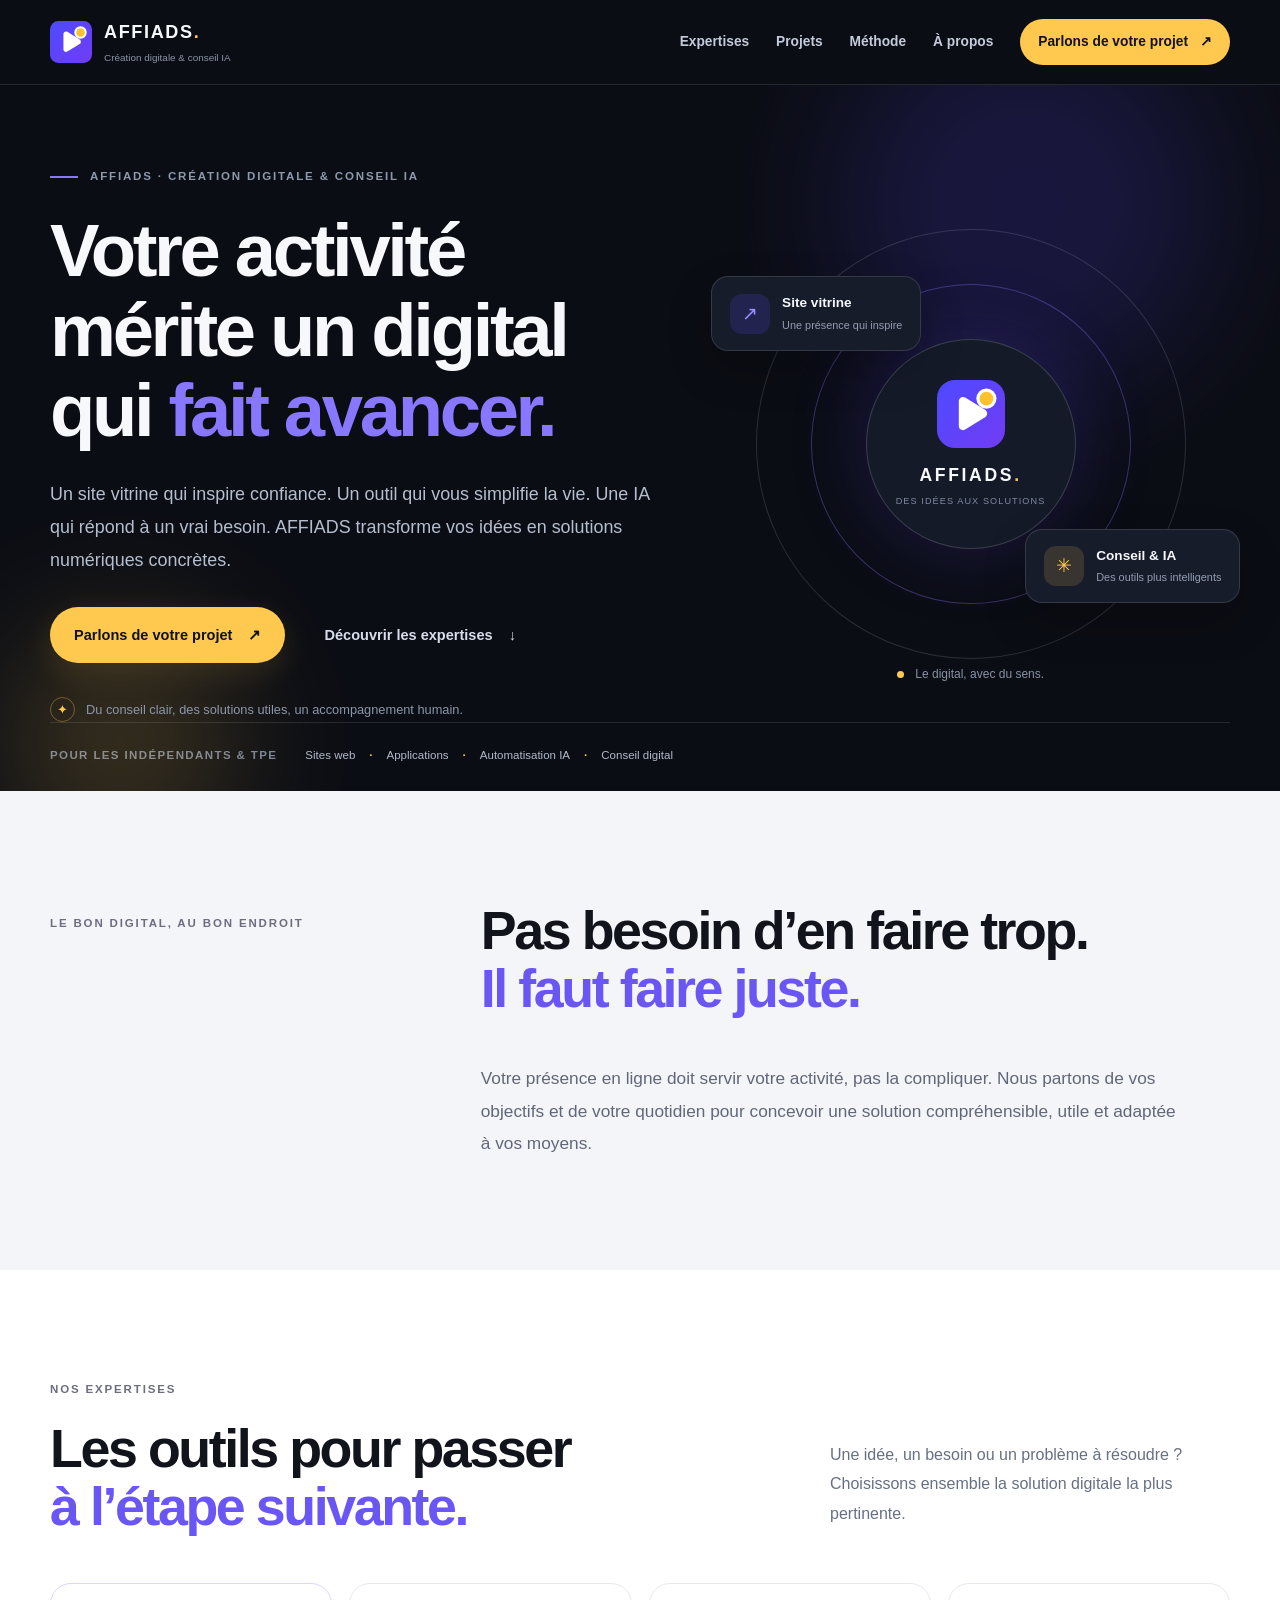
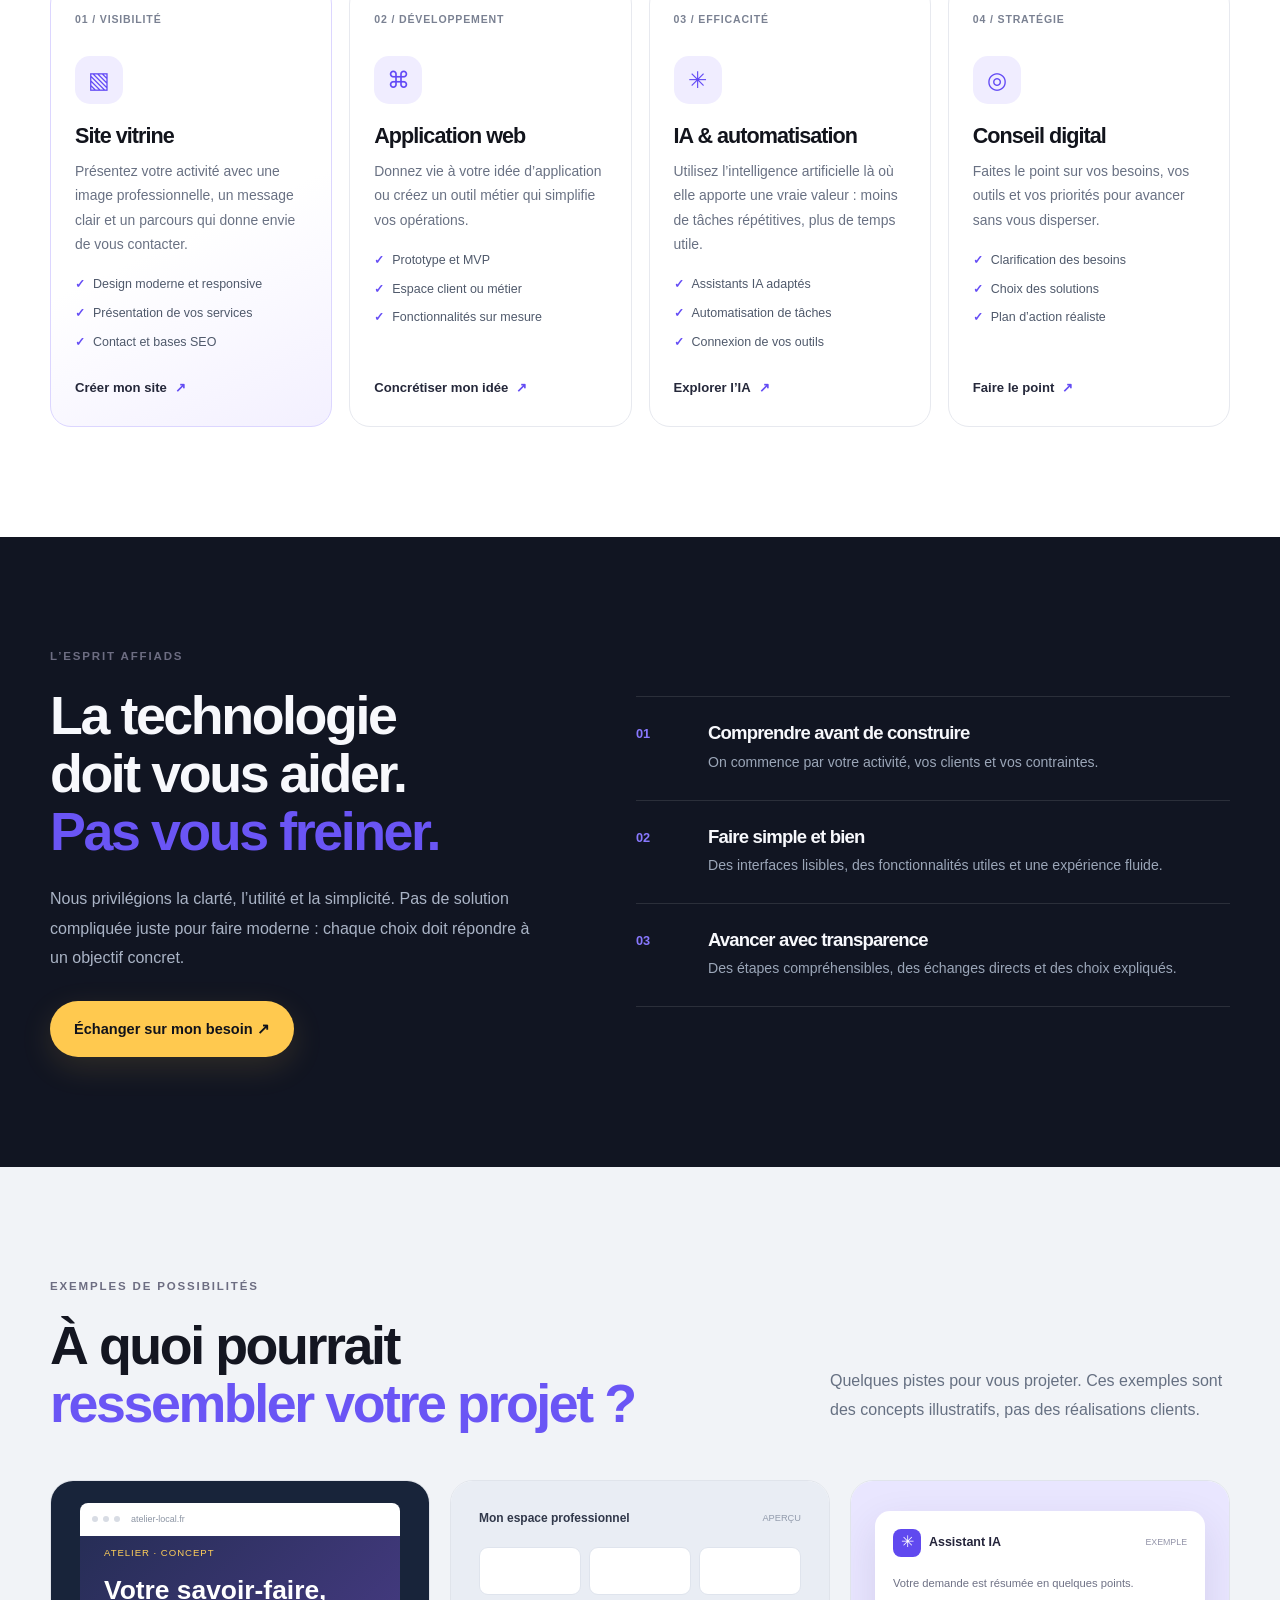
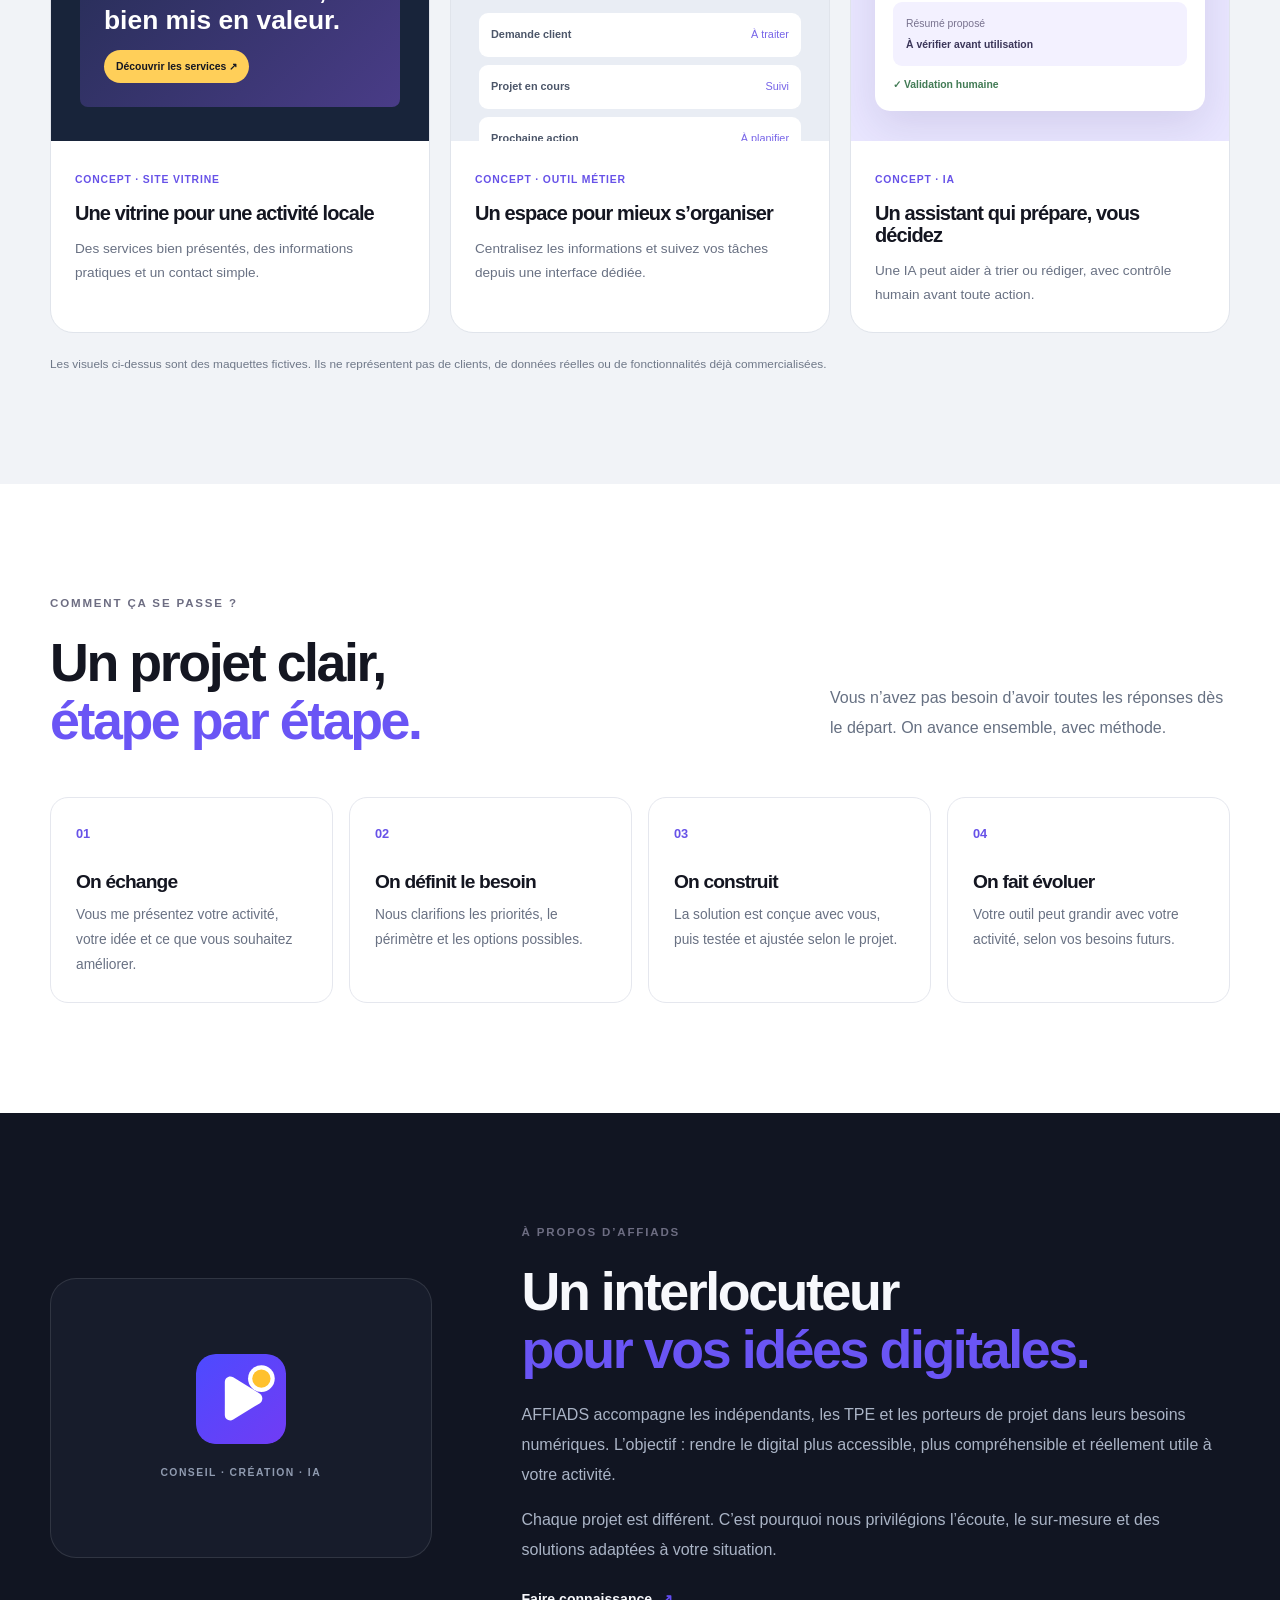
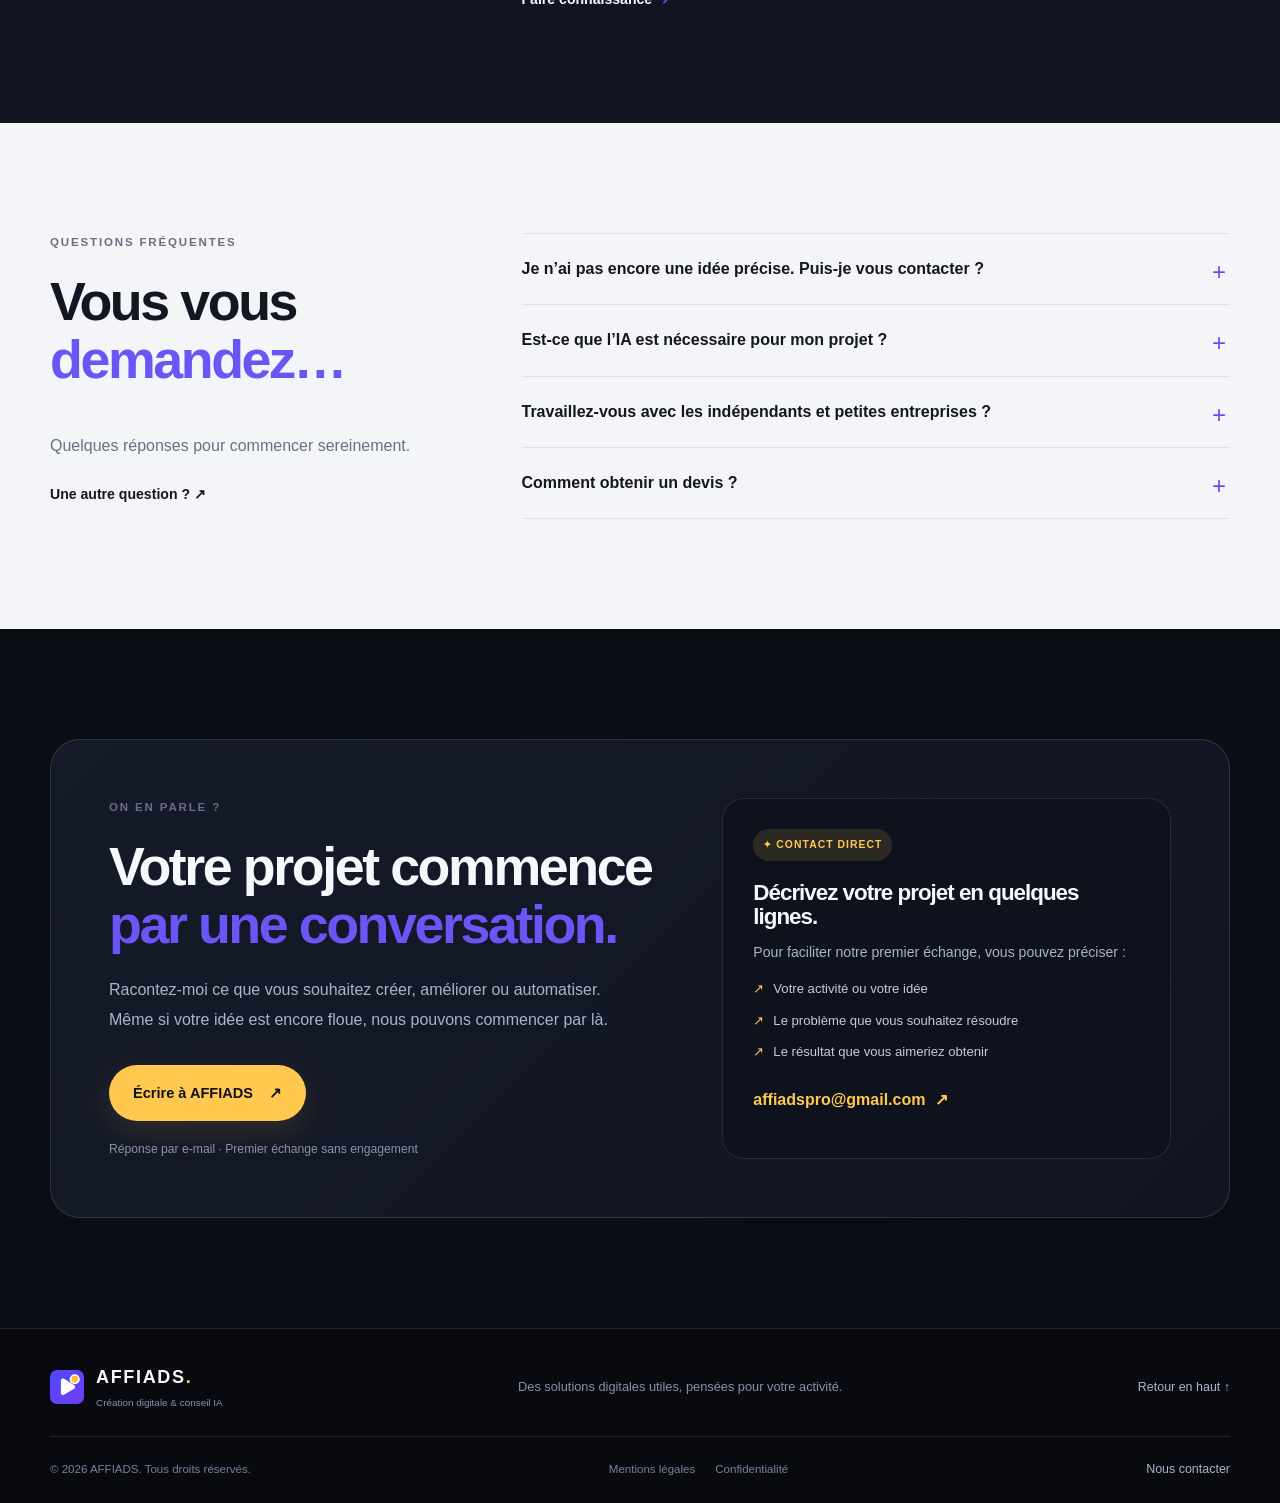
==== commit 0a8c3864: "Clarify AFFIADS audience in homepage copy" ====
--- a/index.html
+++ b/index.html
@@ -89,7 +89,7 @@
 
   <section class="section method" id="methode"><div class="container"><div class="section-head"><div><p class="section-label">COMMENT ÇA SE PASSE ?</p><h2>Un projet clair,<br><span>étape par étape.</span></h2></div><p>Vous n’avez pas besoin d’avoir toutes les réponses dès le départ. On avance ensemble, avec méthode.</p></div><div class="method-grid"><article><span>01</span><h3>On échange</h3><p>Vous me présentez votre activité, votre idée et ce que vous souhaitez améliorer.</p></article><article><span>02</span><h3>On définit le besoin</h3><p>Nous clarifions les priorités, le périmètre et les options possibles.</p></article><article><span>03</span><h3>On construit</h3><p>La solution est conçue avec vous, puis testée et ajustée selon le projet.</p></article><article><span>04</span><h3>On fait évoluer</h3><p>Votre outil peut grandir avec votre activité, selon vos besoins futurs.</p></article></div></div></section>
 
-  <section class="section about" id="apropos"><div class="container about-grid"><div class="about-mark"><img src="./assets/brand/affiads-icon.svg" alt="AFFIADS" width="90" height="90"><span>CONSEIL · CRÉATION · IA</span></div><div><p class="section-label">À PROPOS D’AFFIADS</p><h2>Un interlocuteur<br><span>pour vos idées digitales.</span></h2><p>AFFIADS accompagne les indépendants, les petites entreprises et les porteurs de projet dans leurs besoins numériques. L’objectif : rendre le digital plus accessible, plus compréhensible et réellement utile à votre activité.</p><p>Chaque projet est différent. C’est pourquoi nous privilégions l’écoute, le sur-mesure et des solutions adaptées à votre situation.</p><a class="text-link" href="#contact">Faire connaissance <span>↗</span></a></div></div></section>
+  <section class="section about" id="apropos"><div class="container about-grid"><div class="about-mark"><img src="./assets/brand/affiads-icon.svg" alt="AFFIADS" width="90" height="90"><span>CONSEIL · CRÉATION · IA</span></div><div><p class="section-label">À PROPOS D’AFFIADS</p><h2>Un interlocuteur<br><span>pour vos idées digitales.</span></h2><p>AFFIADS accompagne les indépendants, les TPE et les porteurs de projet dans leurs besoins numériques. L’objectif : rendre le digital plus accessible, plus compréhensible et réellement utile à votre activité.</p><p>Chaque projet est différent. C’est pourquoi nous privilégions l’écoute, le sur-mesure et des solutions adaptées à votre situation.</p><a class="text-link" href="#contact">Faire connaissance <span>↗</span></a></div></div></section>
 
   <section class="section faq" id="faq"><div class="container faq-grid"><div><p class="section-label">QUESTIONS FRÉQUENTES</p><h2>Vous vous<br><span>demandez…</span></h2><p>Quelques réponses pour commencer sereinement.</p><a class="text-link" href="#contact">Une autre question ? ↗</a></div><div class="faq-items"><details><summary>Je n’ai pas encore une idée précise. Puis-je vous contacter ?</summary><p>Bien sûr. Un premier échange permet de clarifier votre besoin et d’identifier les pistes possibles. Vous n’avez pas besoin d’un cahier des charges.</p></details><details><summary>Est-ce que l’IA est nécessaire pour mon projet ?</summary><p>Non. Nous choisissons la technologie en fonction de son utilité réelle. Parfois, un site ou un outil simple est la meilleure réponse.</p></details><details><summary>Travaillez-vous avec les indépendants et petites entreprises ?</summary><p>Oui, AFFIADS s’adresse notamment aux indépendants, TPE, commerces et porteurs de projet. Le périmètre est défini selon votre besoin et sa faisabilité.</p></details><details><summary>Comment obtenir un devis ?</summary><p>Écrivez directement à <a href="mailto:affiadspro@gmail.com">affiadspro@gmail.com</a> en décrivant votre activité, votre besoin et vos objectifs. Nous pourrons ensuite échanger pour préciser la demande.</p></details></div></div></section>
 
--- a/styles.css
+++ b/styles.css
@@ -28,3 +28,19 @@
 @media(max-width:760px){html{scroll-padding-top:84px}.container{width:min(var(--container),calc(100% - 36px))}.section{padding:76px 0}.header-inner{min-height:72px}.brand img{width:36px;height:36px}.brand>span{font-size:1rem}.brand small{font-size:.56rem}.menu-toggle{display:flex;flex-direction:column;justify-content:center;gap:5px;width:46px;height:46px;padding:0 12px;border:1px solid rgba(255,255,255,.17);border-radius:14px;background:#111522}.menu-toggle span{display:block;width:20px;height:2px;background:#fff;border-radius:2px}.main-navigation{display:none;position:absolute;top:calc(100% + 1px);left:0;right:0;flex-direction:column;align-items:stretch;gap:0;padding:12px 18px calc(18px + var(--safe-bottom));background:#0b0d14;border-bottom:1px solid var(--line);box-shadow:0 18px 28px rgba(0,0,0,.25)}.main-navigation.is-open{display:flex}.main-navigation>a:not(.nav-cta){padding:13px 3px;border-bottom:1px solid var(--line);font-size:.95rem}.nav-cta{justify-content:center;margin-top:13px;padding:15px}.hero{padding:56px 0 22px}.hero-layout{display:flex;flex-direction:column;align-items:stretch;gap:20px;min-height:0}.hero-content{max-width:none}.eyebrow{font-size:.62rem;letter-spacing:.11em;margin-bottom:18px}.hero h1{font-size:clamp(2.55rem,10vw,4rem);line-height:1.03;margin-bottom:20px}.hero-text{font-size:1rem;line-height:1.75;margin-bottom:24px}.hero-actions{align-items:stretch;flex-direction:column}.hero-actions .button{width:100%;min-height:54px}.button-text{justify-content:center}.hero-proof{margin-top:22px;font-size:.73rem}.hero-art{min-height:310px;margin-top:4px}.ring-a{width:300px}.ring-b{width:225px}.art-center{width:150px;height:150px}.art-center img{width:48px;height:48px;margin-bottom:8px}.art-center strong{font-size:.9rem}.art-center small{font-size:.47rem}.art-card{padding:10px 12px;gap:8px;border-radius:12px}.art-card-top{top:9%;left:0}.art-card-bottom{right:0;bottom:9%}.art-icon{width:30px;height:30px;font-size:.9rem}.art-card b{font-size:.68rem}.art-card small{font-size:.55rem}.art-caption{bottom:-2px;font-size:.62rem}.hero-footer{display:block;padding-top:17px;font-size:.62rem}.hero-footer>span{display:block;margin-bottom:9px}.hero-footer div{gap:8px 10px;font-size:.72rem}.intro-grid,.difference-grid,.about-grid,.faq-grid,.contact-panel{grid-template-columns:1fr;gap:30px}.intro-grid{gap:18px}.intro .section-label{padding:0}.intro h2,.section-head h2,.difference h2,.about h2,.faq h2,.contact h2{font-size:clamp(2.15rem,8.5vw,3.2rem)}.intro-grid>div>p:last-child{font-size:.98rem}.section-head{display:block;margin-bottom:30px}.section-head>p{margin-top:18px;font-size:.9rem}.services-grid{grid-template-columns:1fr;gap:13px}.service-card{padding:23px}.service-symbol{margin:20px 0 15px}.service-card h3{font-size:1.3rem}.difference-grid{gap:36px}.difference-copy>p:not(.section-label){font-size:.93rem}.principles article{grid-template-columns:36px 1fr;gap:13px;padding:20px 0}.principles h3{font-size:1.05rem}.principles p{font-size:.82rem}.project-grid{grid-template-columns:1fr;gap:15px}.project-visual{height:230px}.project-info{padding:21px}.project-info h3{font-size:1.15rem}.method-grid{grid-template-columns:1fr 1fr;gap:12px}.method-grid article{padding:19px}.method-grid article>span{margin-bottom:18px}.method-grid h3{font-size:1.05rem}.method-grid p{font-size:.8rem}.about-grid{gap:28px}.about-mark{min-height:190px}.about-mark img{width:65px;height:65px}.about-grid>div:last-child>p:not(.section-label){font-size:.9rem}.faq-grid{gap:25px}.faq-items summary{font-size:.9rem;padding:19px 30px 19px 0}.faq-items details p{font-size:.84rem}.contact-panel{padding:25px 20px;border-radius:22px;gap:25px}.contact-copy>p:not(.section-label){font-size:.92rem}.contact-side{padding:22px}.contact-side h3{font-size:1.25rem}.footer-top,.footer-bottom{align-items:flex-start;flex-direction:column;gap:15px}.footer-top{padding-bottom:20px}.footer-bottom nav{flex-wrap:wrap;gap:15px}.site-footer{padding-bottom:calc(22px + var(--safe-bottom))}}
 @media(max-width:380px){.container{width:calc(100% - 28px)}.hero h1{font-size:2.35rem}.hero-art{min-height:280px}.art-card-top{left:-4px}.art-card-bottom{right:-4px}.method-grid{grid-template-columns:1fr}.contact-panel{padding:20px 16px}}
 @media(prefers-reduced-motion:reduce){html{scroll-behavior:auto}*,*::before,*::after{transition:none!important;animation:none!important}}
+
+/* Pages d'information légale */
+.legal-page{min-height:70vh;background:#f4f5f8;color:#151722;padding:70px 0 90px}
+.legal-header{max-width:900px;margin:0 auto 35px}
+.legal-header h1{font-size:clamp(2.5rem,5vw,4rem);margin:12px 0 18px;color:#151722}
+.legal-eyebrow{color:#6651e8;font-size:.72rem;font-weight:800;letter-spacing:.12em;text-transform:uppercase}
+.legal-intro{color:#606879;font-size:1.08rem}
+.legal-warning{padding:18px 20px;border:1px solid #e5d9a8;border-radius:14px;background:#fff8df;color:#6b5722;font-size:.85rem}
+.legal-content{max-width:900px;margin:0 auto;padding:35px 42px;border:1px solid #e3e6ed;border-radius:22px;background:#fff}
+.legal-content section{padding:0 0 24px;margin:0 0 24px;border-bottom:1px solid #e9ebf1}
+.legal-content section:last-child{border:0;margin:0;padding:0}
+.legal-content h2{font-size:1.45rem;color:#151722;margin-bottom:13px}
+.legal-content p,.legal-content li{color:#596274;font-size:.92rem;line-height:1.85}
+.legal-content a{color:#5c49e8;text-decoration:underline;text-underline-offset:3px}
+.legal-back{display:inline-block;margin-top:15px;font-weight:800}
+@media(max-width:760px){.legal-page{padding:45px 0 65px}.legal-content{padding:24px 20px}.legal-header h1{font-size:2.5rem}.legal-content h2{font-size:1.25rem}}
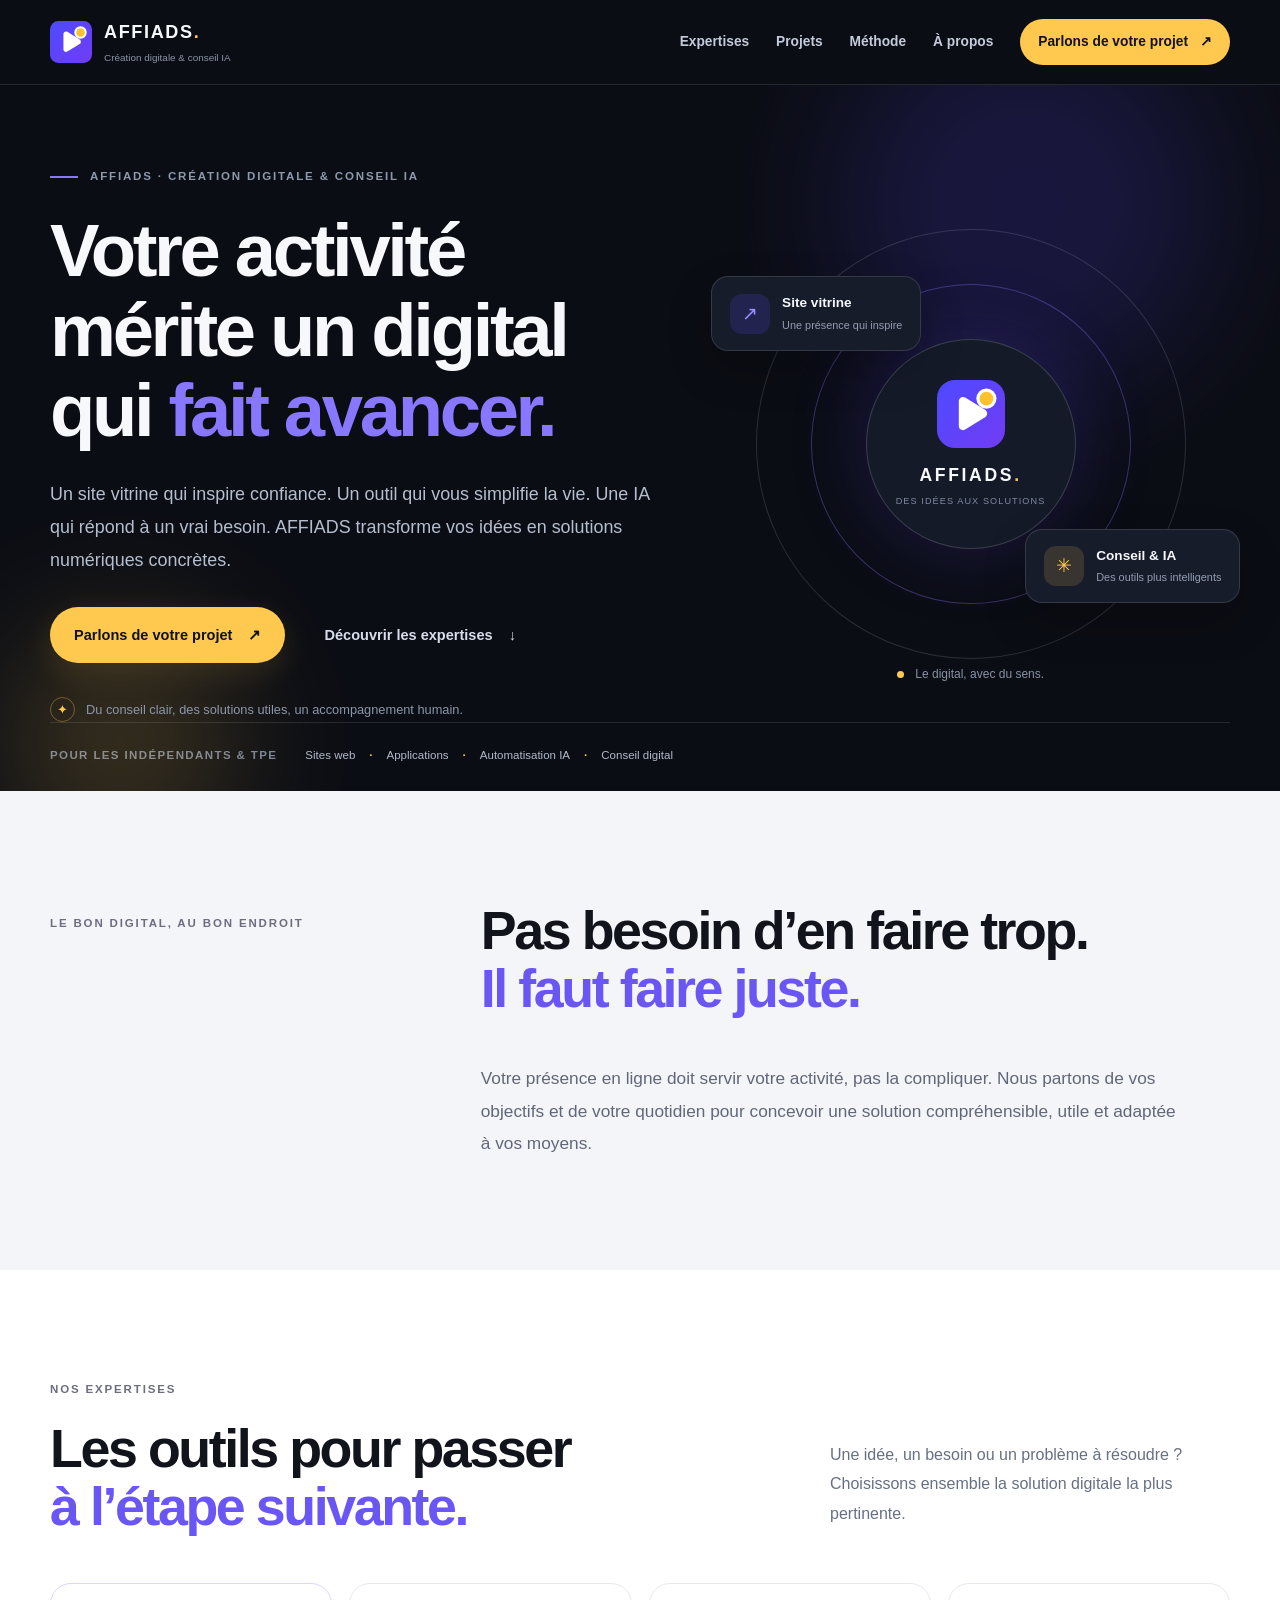
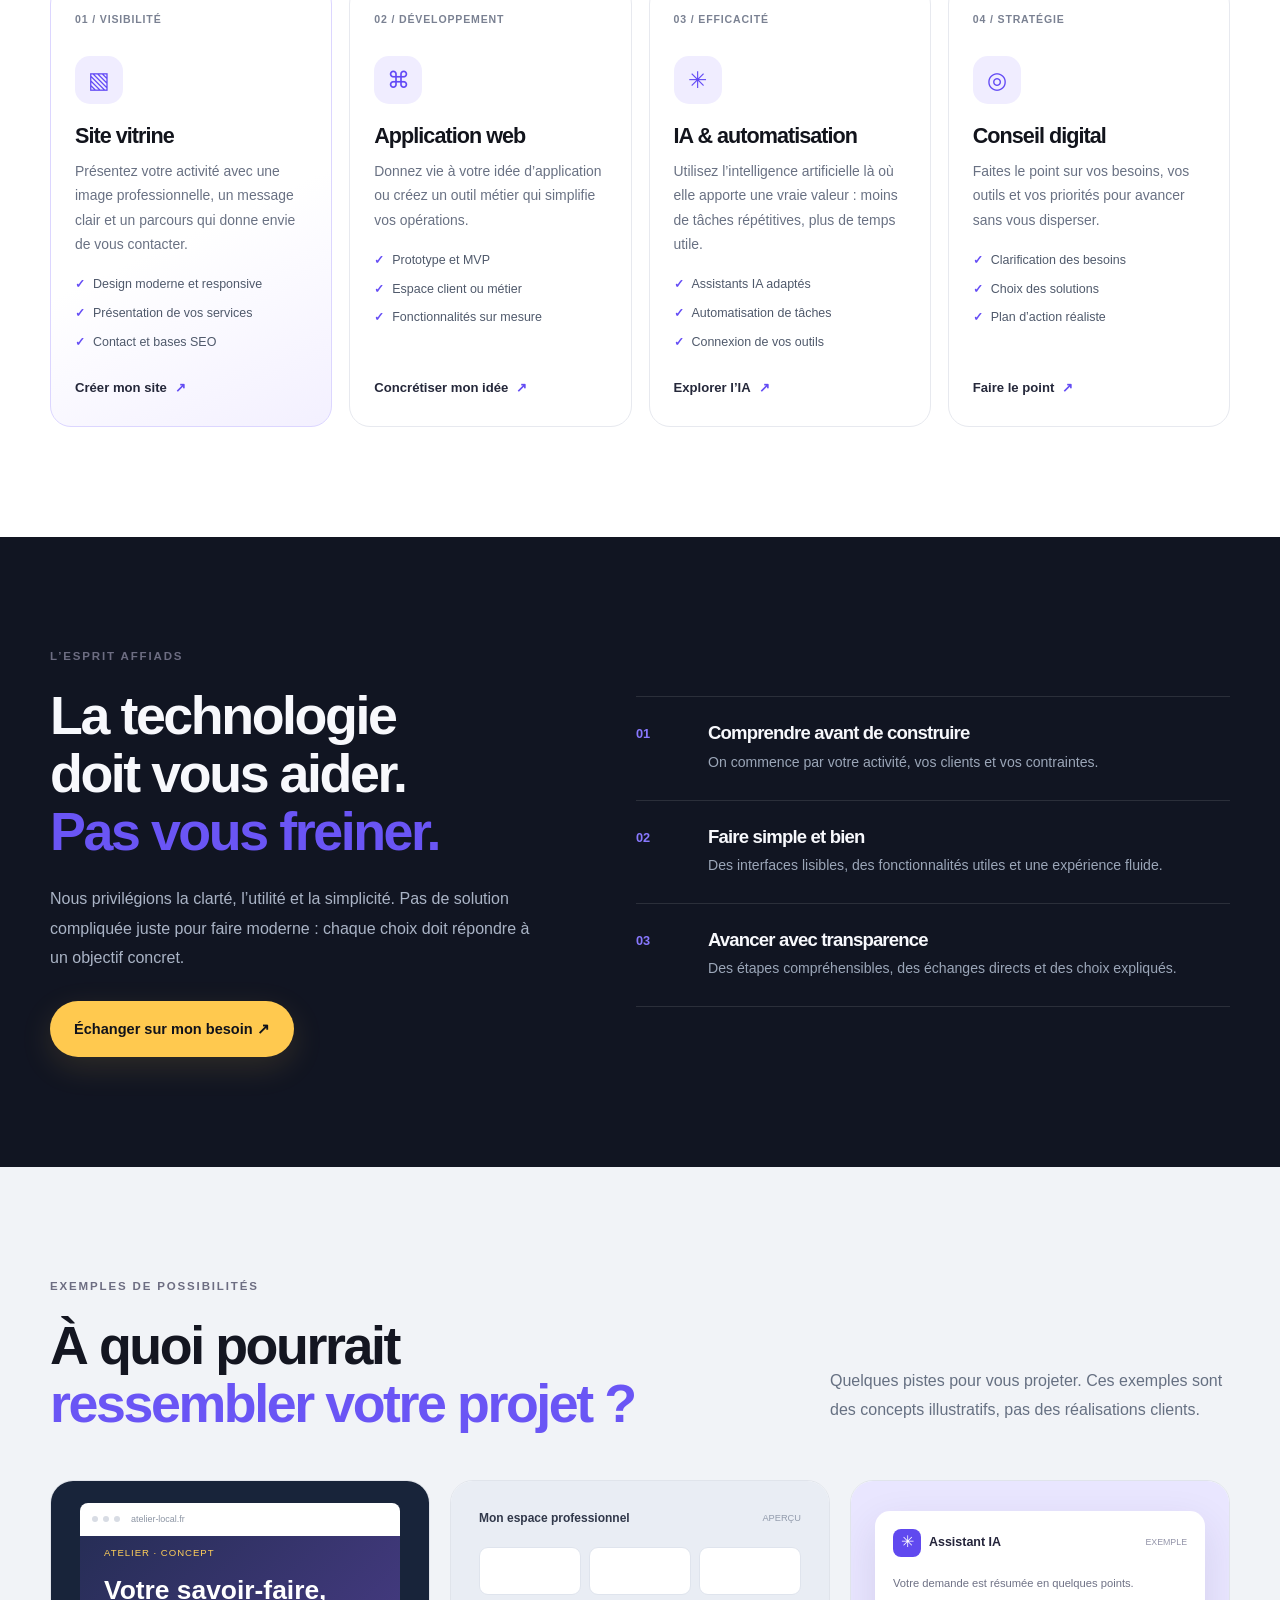
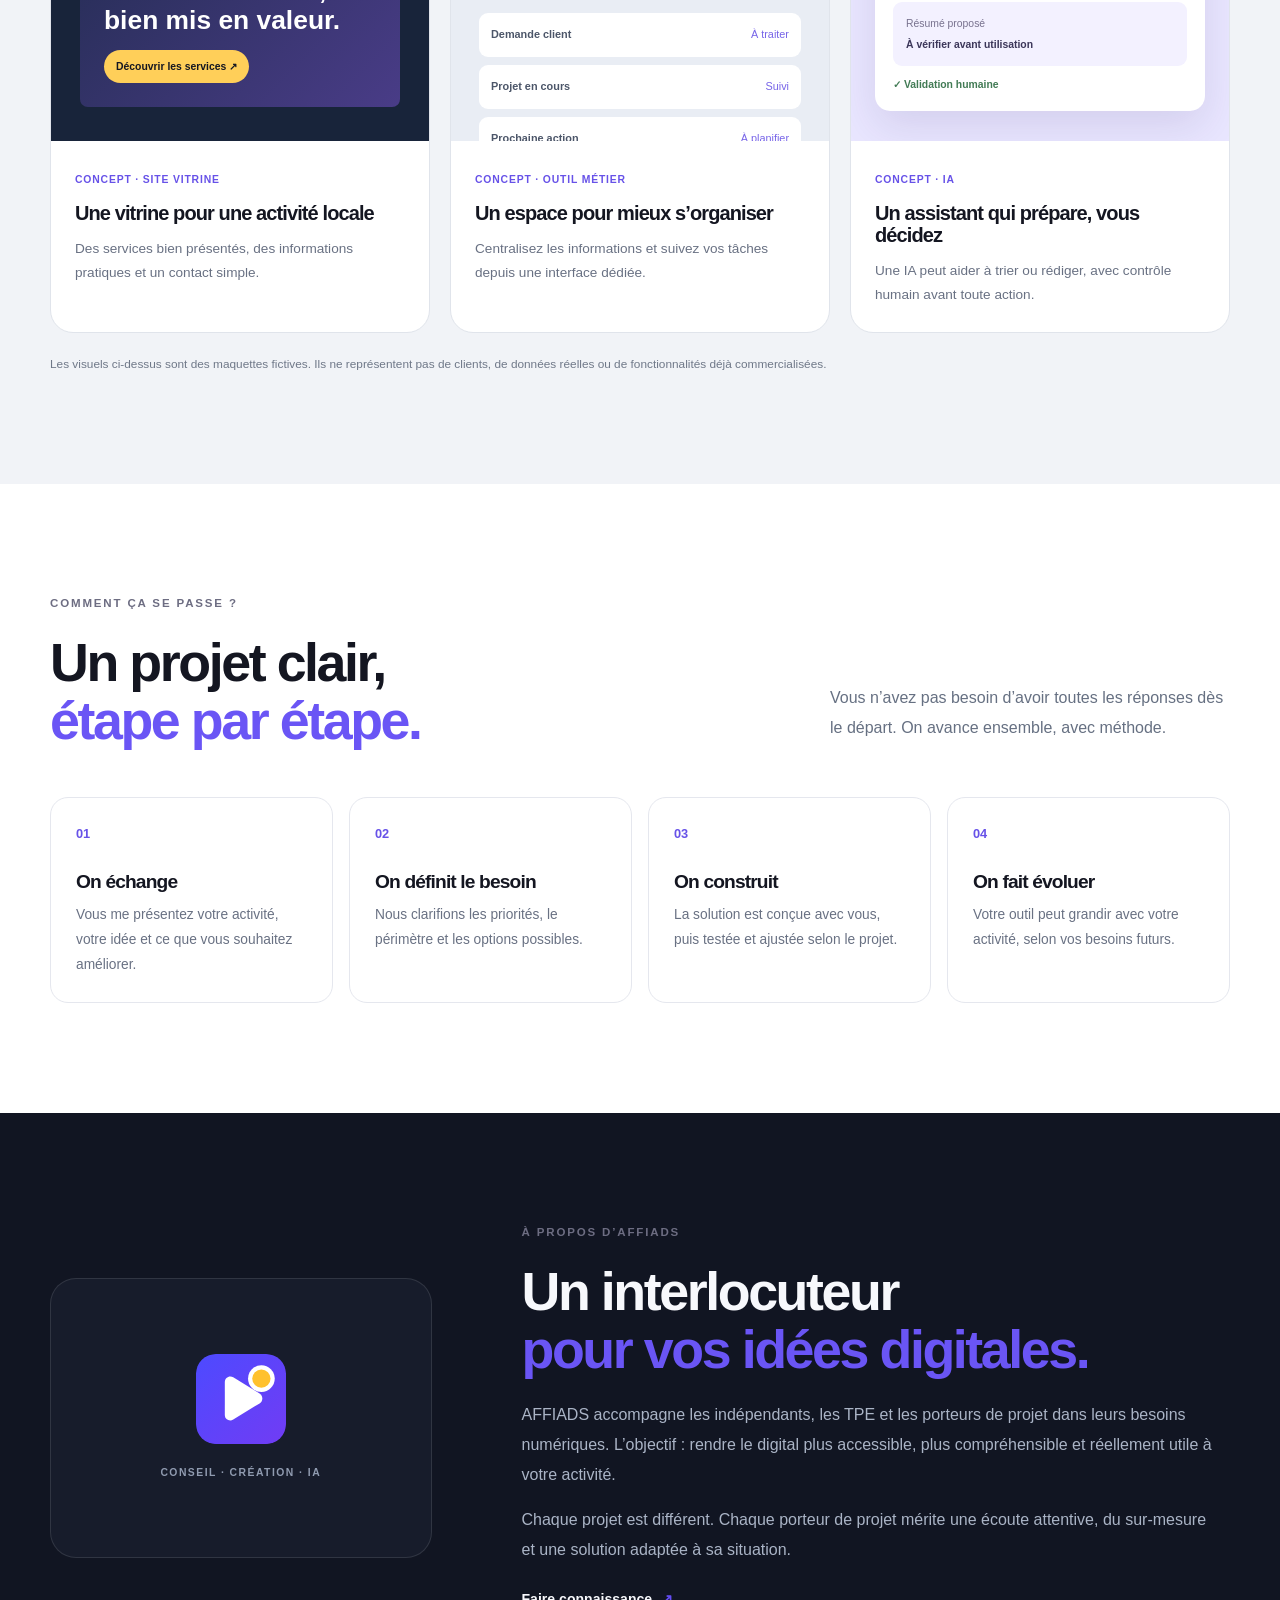
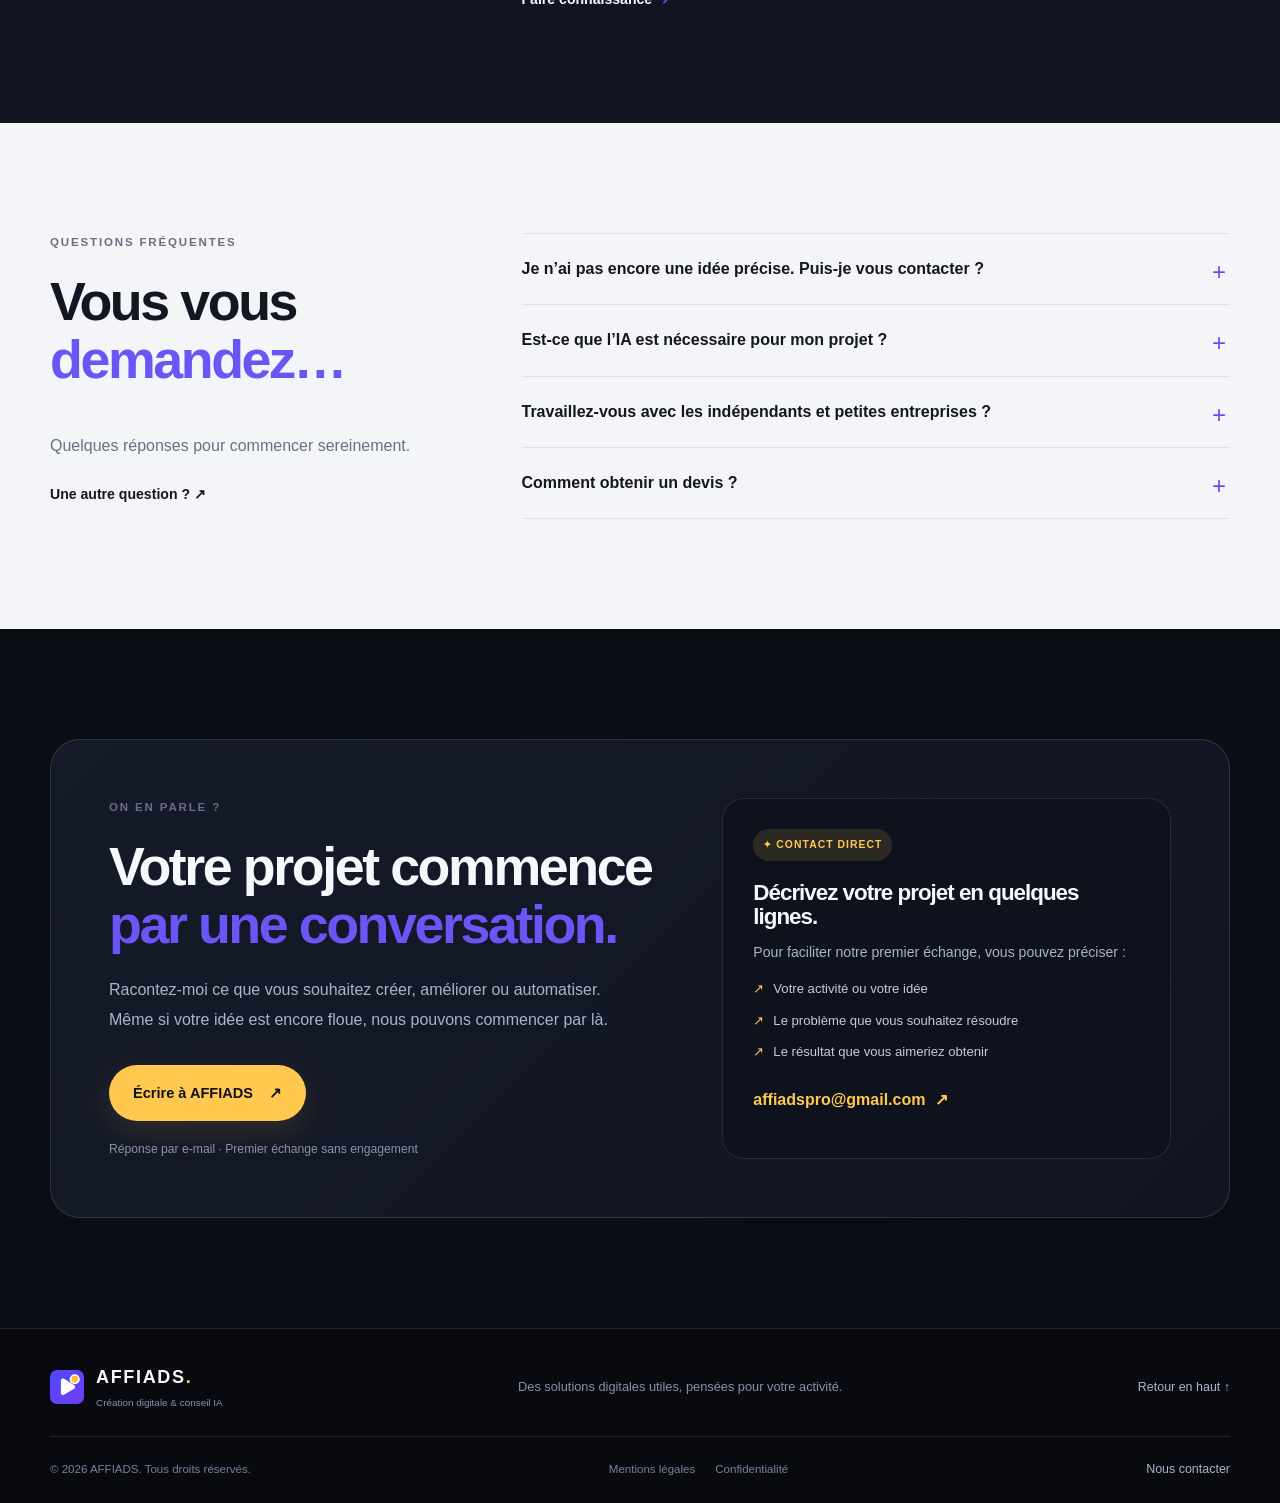
==== commit 65d1c03c: "Refine audience wording for AFFIADS homepage" ====
--- a/index.html
+++ b/index.html
@@ -89,7 +89,7 @@
 
   <section class="section method" id="methode"><div class="container"><div class="section-head"><div><p class="section-label">COMMENT ÇA SE PASSE ?</p><h2>Un projet clair,<br><span>étape par étape.</span></h2></div><p>Vous n’avez pas besoin d’avoir toutes les réponses dès le départ. On avance ensemble, avec méthode.</p></div><div class="method-grid"><article><span>01</span><h3>On échange</h3><p>Vous me présentez votre activité, votre idée et ce que vous souhaitez améliorer.</p></article><article><span>02</span><h3>On définit le besoin</h3><p>Nous clarifions les priorités, le périmètre et les options possibles.</p></article><article><span>03</span><h3>On construit</h3><p>La solution est conçue avec vous, puis testée et ajustée selon le projet.</p></article><article><span>04</span><h3>On fait évoluer</h3><p>Votre outil peut grandir avec votre activité, selon vos besoins futurs.</p></article></div></div></section>
 
-  <section class="section about" id="apropos"><div class="container about-grid"><div class="about-mark"><img src="./assets/brand/affiads-icon.svg" alt="AFFIADS" width="90" height="90"><span>CONSEIL · CRÉATION · IA</span></div><div><p class="section-label">À PROPOS D’AFFIADS</p><h2>Un interlocuteur<br><span>pour vos idées digitales.</span></h2><p>AFFIADS accompagne les indépendants, les TPE et les porteurs de projet dans leurs besoins numériques. L’objectif : rendre le digital plus accessible, plus compréhensible et réellement utile à votre activité.</p><p>Chaque projet est différent. C’est pourquoi nous privilégions l’écoute, le sur-mesure et des solutions adaptées à votre situation.</p><a class="text-link" href="#contact">Faire connaissance <span>↗</span></a></div></div></section>
+  <section class="section about" id="apropos"><div class="container about-grid"><div class="about-mark"><img src="./assets/brand/affiads-icon.svg" alt="AFFIADS" width="90" height="90"><span>CONSEIL · CRÉATION · IA</span></div><div><p class="section-label">À PROPOS D’AFFIADS</p><h2>Un interlocuteur<br><span>pour vos idées digitales.</span></h2><p>AFFIADS accompagne les indépendants, les TPE et les porteurs de projet dans leurs besoins numériques. L’objectif : rendre le digital plus accessible, plus compréhensible et réellement utile à votre activité.</p><p>Chaque projet est différent. Chaque porteur de projet mérite une écoute attentive, du sur-mesure et une solution adaptée à sa situation.</p><a class="text-link" href="#contact">Faire connaissance <span>↗</span></a></div></div></section>
 
   <section class="section faq" id="faq"><div class="container faq-grid"><div><p class="section-label">QUESTIONS FRÉQUENTES</p><h2>Vous vous<br><span>demandez…</span></h2><p>Quelques réponses pour commencer sereinement.</p><a class="text-link" href="#contact">Une autre question ? ↗</a></div><div class="faq-items"><details><summary>Je n’ai pas encore une idée précise. Puis-je vous contacter ?</summary><p>Bien sûr. Un premier échange permet de clarifier votre besoin et d’identifier les pistes possibles. Vous n’avez pas besoin d’un cahier des charges.</p></details><details><summary>Est-ce que l’IA est nécessaire pour mon projet ?</summary><p>Non. Nous choisissons la technologie en fonction de son utilité réelle. Parfois, un site ou un outil simple est la meilleure réponse.</p></details><details><summary>Travaillez-vous avec les indépendants et petites entreprises ?</summary><p>Oui, AFFIADS s’adresse notamment aux indépendants, TPE, commerces et porteurs de projet. Le périmètre est défini selon votre besoin et sa faisabilité.</p></details><details><summary>Comment obtenir un devis ?</summary><p>Écrivez directement à <a href="mailto:affiadspro@gmail.com">affiadspro@gmail.com</a> en décrivant votre activité, votre besoin et vos objectifs. Nous pourrons ensuite échanger pour préciser la demande.</p></details></div></div></section>
 
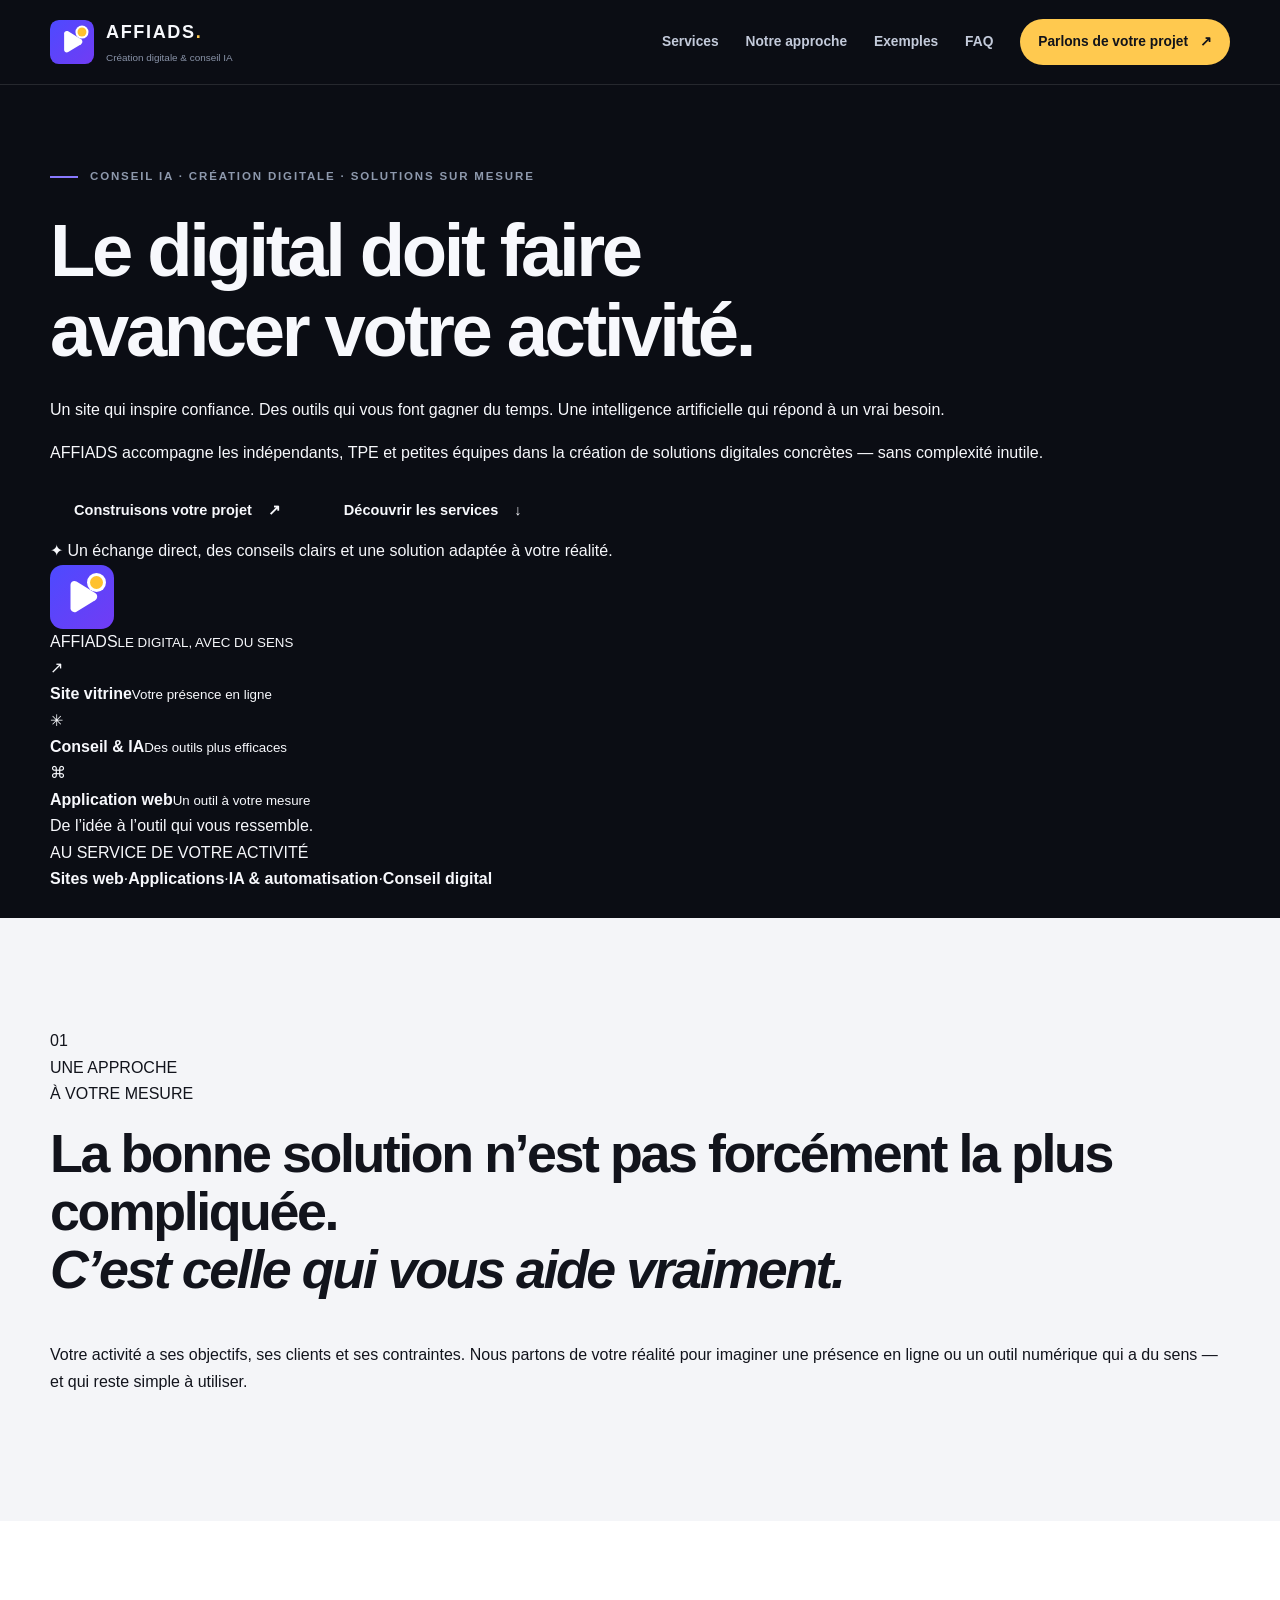
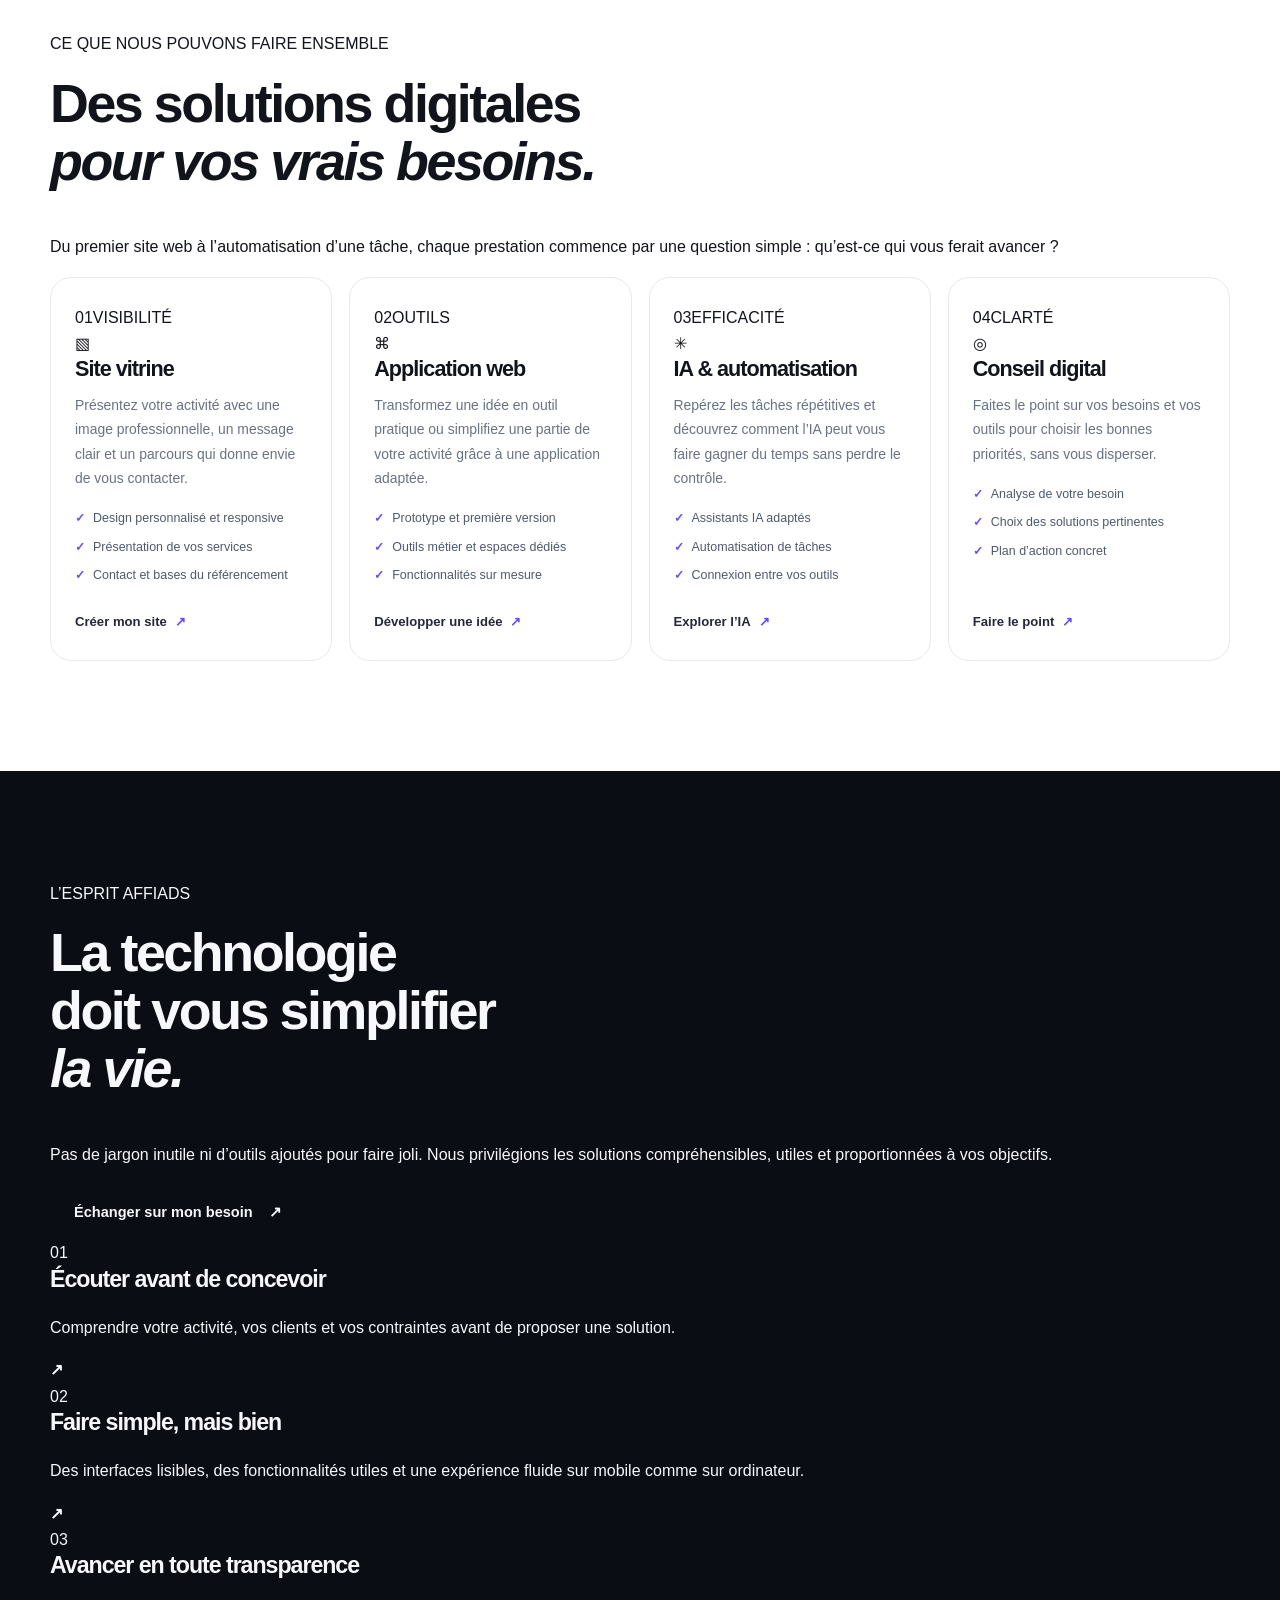
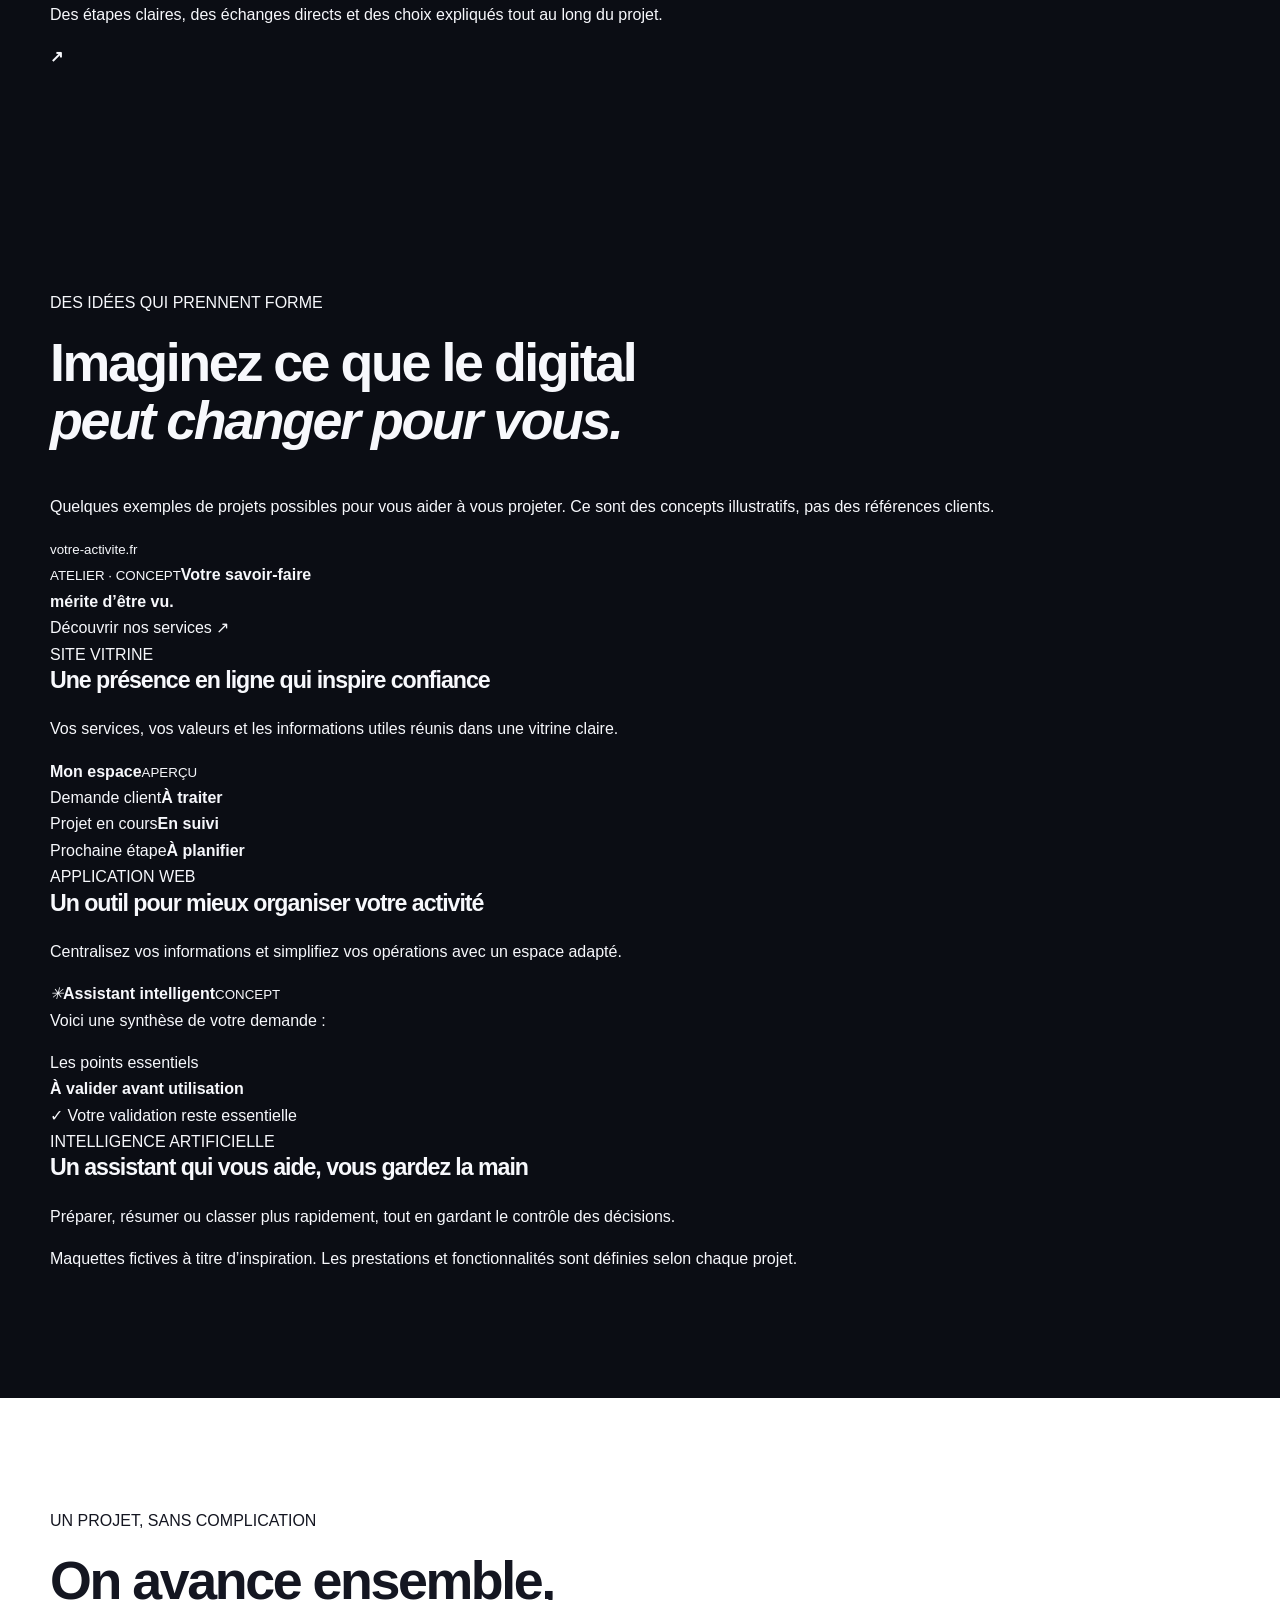
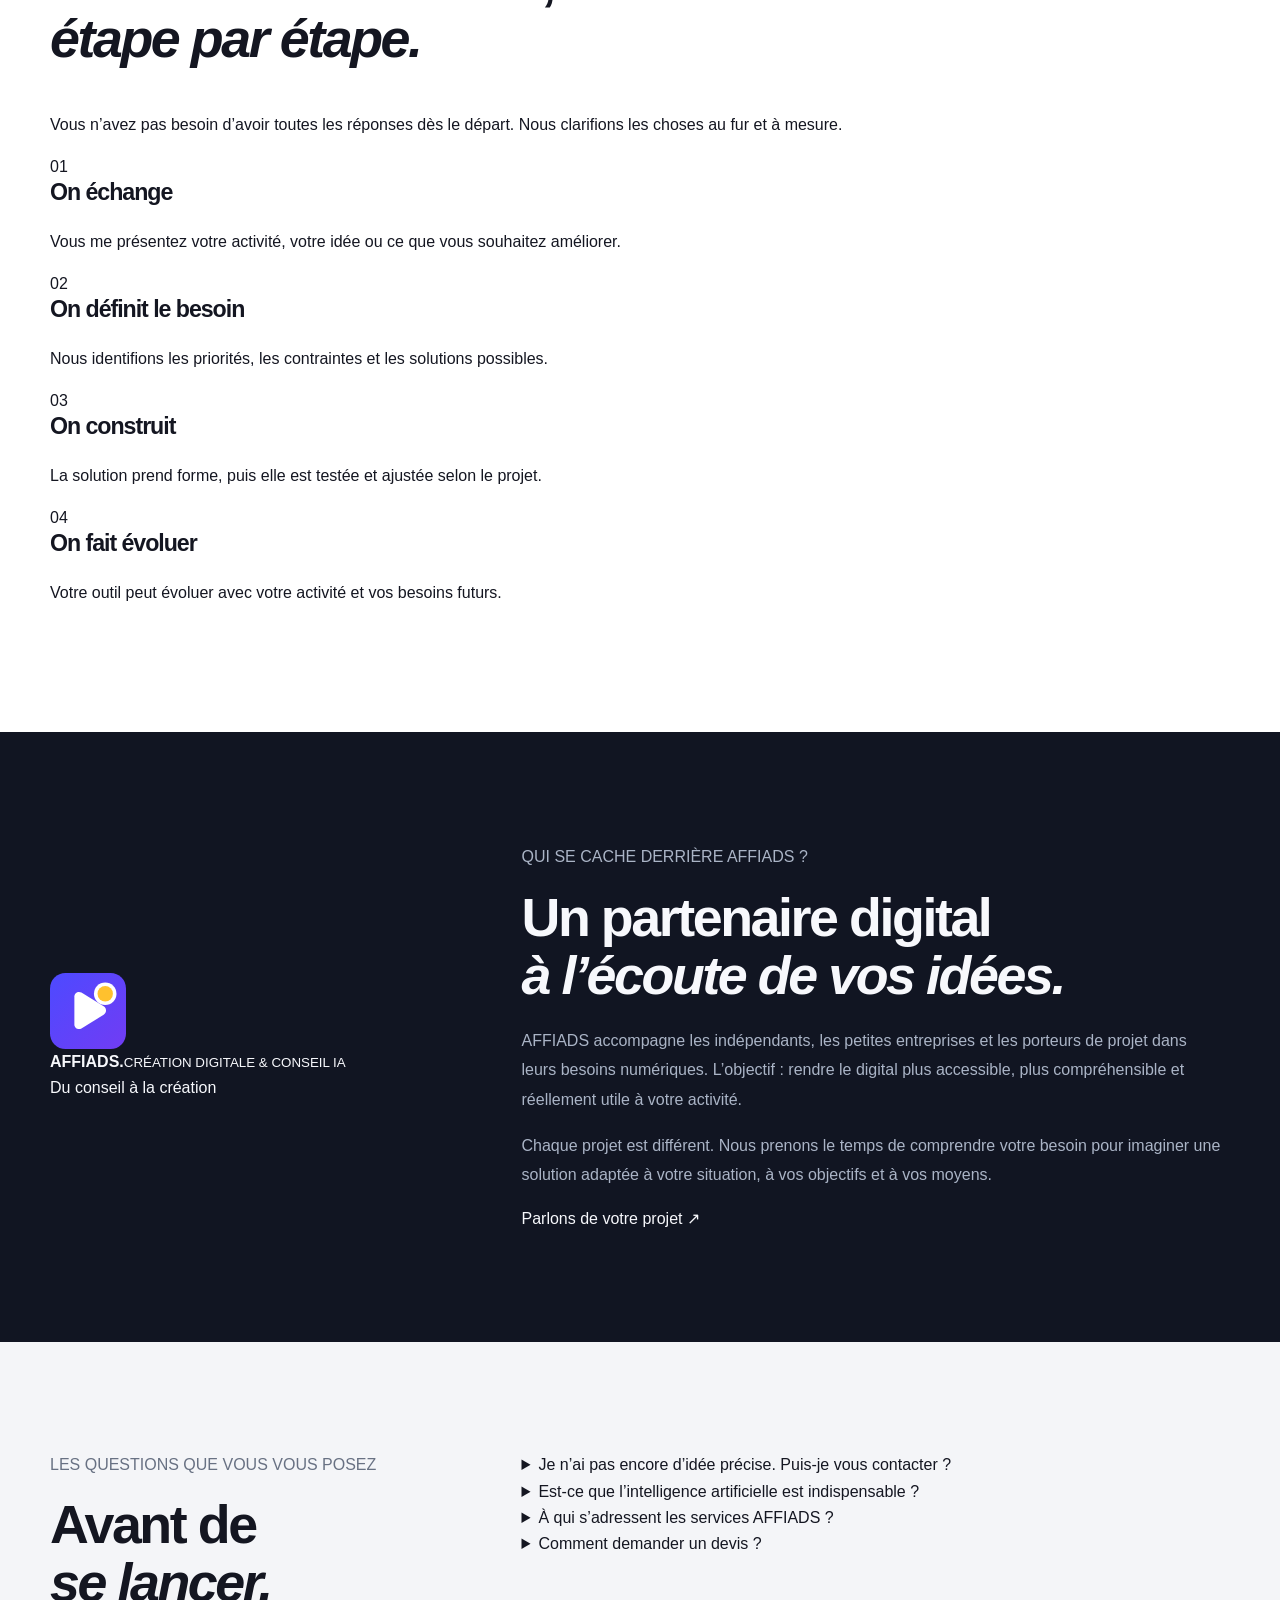
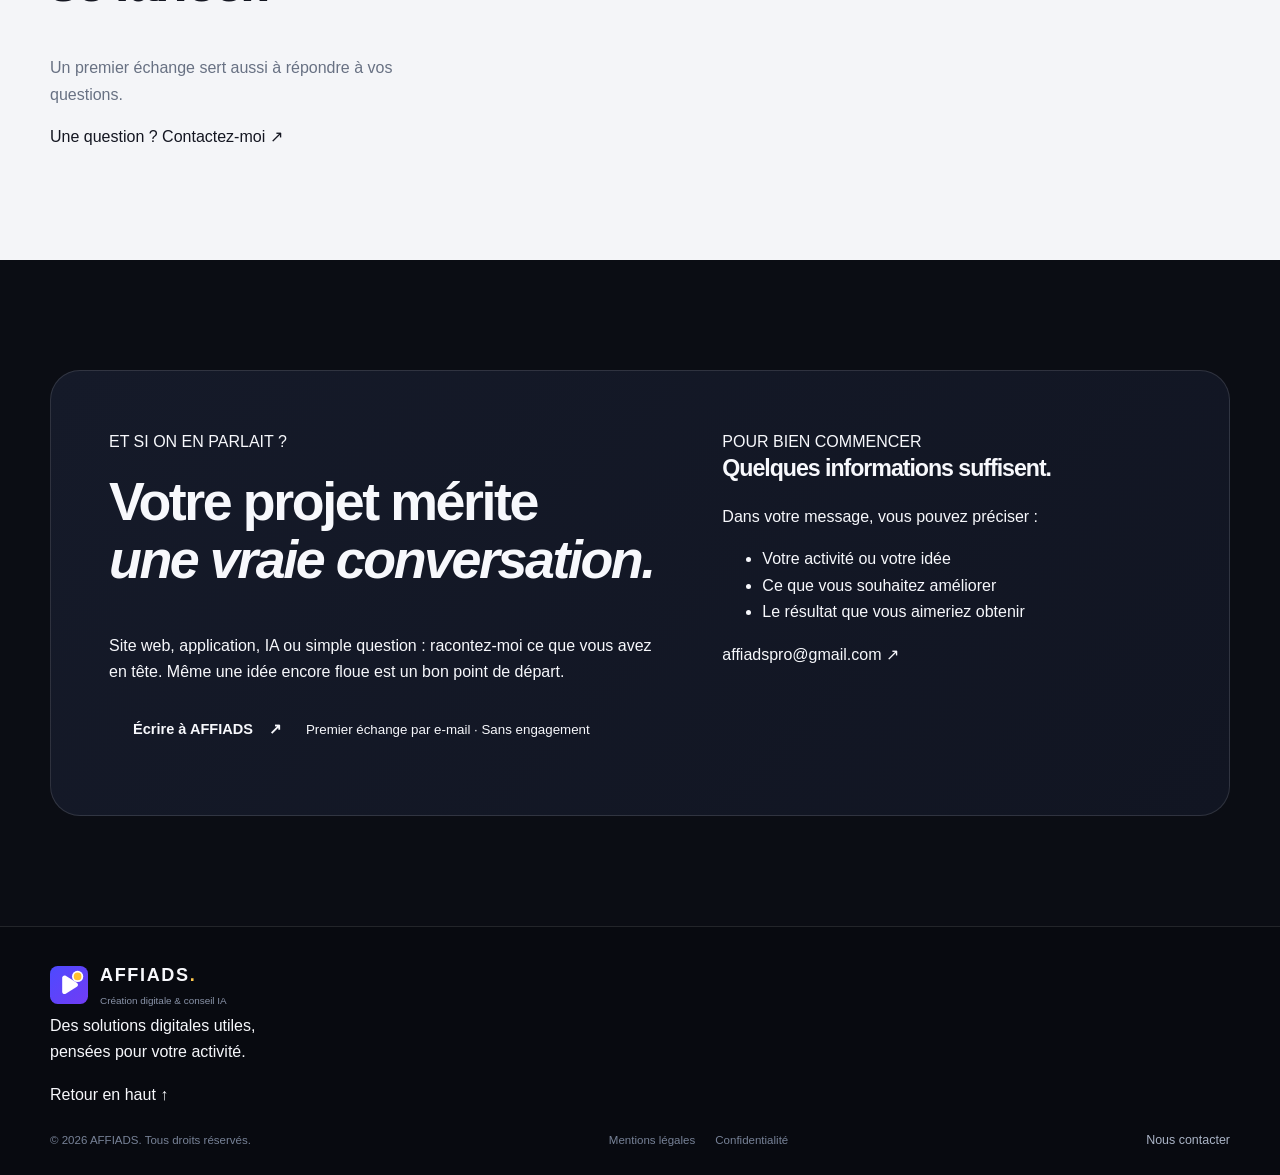
==== commit 01049749: "Rebuild AFFIADS as a professional digital agency showcase" ====
--- a/index.html
+++ b/index.html
@@ -3,7 +3,7 @@
 <head>
   <meta charset="utf-8">
   <meta name="viewport" content="width=device-width, initial-scale=1, viewport-fit=cover">
-  <meta name="theme-color" content="#101827">
+  <meta name="theme-color" content="#101522">
   <meta name="apple-mobile-web-app-capable" content="yes">
   <meta name="apple-mobile-web-app-status-bar-style" content="black">
   <meta name="apple-mobile-web-app-title" content="AFFIADS">
@@ -11,90 +11,107 @@
   <link rel="icon" type="image/svg+xml" href="./assets/brand/favicon.svg">
   <link rel="apple-touch-icon" href="./apple-touch-icon.png">
   <link rel="canonical" href="https://mansstyle59.github.io/AFFIADS/">
-  <meta name="description" content="AFFIADS accompagne indépendants et TPE dans la création de sites vitrines, d'applications web et de solutions IA utiles.">
+  <meta name="description" content="AFFIADS accompagne indépendants et TPE : création de sites vitrines, applications web, automatisation et conseil en intelligence artificielle.">
   <meta property="og:type" content="website">
   <meta property="og:site_name" content="AFFIADS">
   <meta property="og:url" content="https://mansstyle59.github.io/AFFIADS/">
-  <meta property="og:title" content="AFFIADS — Le digital au service de votre activité">
-  <meta property="og:description" content="Sites vitrines, applications web et solutions IA sur mesure.">
-  <title>AFFIADS — Création digitale & conseil IA</title>
-  <link rel="stylesheet" href="./styles.css?v=20261109-5">
+  <meta property="og:title" content="AFFIADS — Votre activité mérite une présence digitale à la hauteur">
+  <meta property="og:description" content="Sites vitrines, applications web et solutions IA pensées pour votre activité.">
+  <title>AFFIADS — Création de sites web, applications & conseil IA</title>
+  <link rel="stylesheet" href="./styles.css?v=20261109-6">
 </head>
 <body>
 <a class="skip-link" href="#contenu">Aller au contenu</a>
 <header class="site-header">
-  <div class="header-inner container">
+  <div class="container header-inner">
     <a class="brand" href="#accueil" aria-label="AFFIADS, accueil">
-      <img src="./assets/brand/affiads-icon.svg" alt="" width="42" height="42">
-      <span>AFFIADS<span class="brand-dot">.</span><small>Création digitale & conseil IA</small></span>
+      <img src="./assets/brand/affiads-icon.svg" alt="" width="44" height="44">
+      <span class="brand-name">AFFIADS<span class="brand-dot">.</span><small>Création digitale & conseil IA</small></span>
     </a>
-    <button class="menu-toggle" type="button" aria-expanded="false" aria-controls="main-navigation" aria-label="Ouvrir le menu"><span></span><span></span></button>
+    <button class="menu-toggle" type="button" aria-expanded="false" aria-controls="main-navigation" aria-label="Ouvrir le menu"><span></span><span></span><span></span></button>
     <nav class="main-navigation" id="main-navigation" aria-label="Navigation principale">
-      <a href="#expertises">Expertises</a><a href="#realisations">Projets</a><a href="#methode">Méthode</a><a href="#apropos">À propos</a>
+      <a href="#expertises">Services</a><a href="#approche">Notre approche</a><a href="#projets">Exemples</a><a href="#faq">FAQ</a>
       <a class="nav-cta" href="#contact">Parlons de votre projet <span aria-hidden="true">↗</span></a>
     </nav>
   </div>
 </header>
+
 <main id="contenu">
   <section class="hero" id="accueil">
-    <div class="hero-shape shape-one" aria-hidden="true"></div><div class="hero-shape shape-two" aria-hidden="true"></div>
-    <div class="container hero-layout">
-      <div class="hero-content">
-        <p class="eyebrow"><span></span> AFFIADS · Création digitale & conseil IA</p>
-        <h1>Votre activité mérite un digital qui <em>fait avancer.</em></h1>
-        <p class="hero-text">Un site vitrine qui inspire confiance. Un outil qui vous simplifie la vie. Une IA qui répond à un vrai besoin. AFFIADS transforme vos idées en solutions numériques concrètes.</p>
-        <div class="hero-actions"><a class="button button-yellow" href="#contact">Parlons de votre projet <span>↗</span></a><a class="button button-text" href="#expertises">Découvrir les expertises <span>↓</span></a></div>
-        <div class="hero-proof"><span class="proof-icon">✦</span><span>Du conseil clair, des solutions utiles, un accompagnement humain.</span></div>
+    <div class="hero-glow" aria-hidden="true"></div>
+    <div class="container hero-grid">
+      <div class="hero-copy">
+        <p class="eyebrow"><span class="eyebrow-line"></span> CONSEIL IA · CRÉATION DIGITALE · SOLUTIONS SUR MESURE</p>
+        <h1>Le digital doit faire avancer <span>votre activité.</span></h1>
+        <p class="hero-lead">Un site qui inspire confiance. Des outils qui vous font gagner du temps. Une intelligence artificielle qui répond à un vrai besoin.</p>
+        <p class="hero-description">AFFIADS accompagne les indépendants, TPE et petites équipes dans la création de solutions digitales concrètes — sans complexité inutile.</p>
+        <div class="hero-actions">
+          <a class="button button-primary" href="#contact">Construisons votre projet <span>↗</span></a>
+          <a class="button button-secondary" href="#expertises">Découvrir les services <span>↓</span></a>
+        </div>
+        <div class="hero-note"><span class="note-star">✦</span> Un échange direct, des conseils clairs et une solution adaptée à votre réalité.</div>
       </div>
-      <div class="hero-art" role="img" aria-label="Illustration de l’univers digital AFFIADS">
-        <div class="art-ring ring-a"></div><div class="art-ring ring-b"></div>
-        <div class="art-center"><img src="./assets/brand/affiads-icon.svg" alt="" width="68" height="68"><strong>AFFIADS<span>.</span></strong><small>DES IDÉES AUX SOLUTIONS</small></div>
-        <div class="art-card art-card-top"><span class="art-icon purple">↗</span><div><b>Site vitrine</b><small>Une présence qui inspire</small></div></div>
-        <div class="art-card art-card-bottom"><span class="art-icon yellow">✳</span><div><b>Conseil & IA</b><small>Des outils plus intelligents</small></div></div>
-        <div class="art-caption"><i></i> Le digital, avec du sens.</div>
+      <div class="hero-visual" aria-label="Aperçu de solutions digitales AFFIADS">
+        <div class="visual-orbit orbit-one"></div><div class="visual-orbit orbit-two"></div>
+        <div class="visual-core"><img src="./assets/brand/affiads-icon.svg" alt="" width="64" height="64"><span>AFFIADS</span><small>LE DIGITAL, AVEC DU SENS</small></div>
+        <div class="floating-card card-web"><span class="float-icon icon-purple">↗</span><div><strong>Site vitrine</strong><small>Votre présence en ligne</small></div><span class="status-dot"></span></div>
+        <div class="floating-card card-ai"><span class="float-icon icon-yellow">✳</span><div><strong>Conseil & IA</strong><small>Des outils plus efficaces</small></div></div>
+        <div class="floating-card card-app"><span class="float-icon icon-blue">⌘</span><div><strong>Application web</strong><small>Un outil à votre mesure</small></div></div>
+        <div class="visual-caption"><span></span> De l’idée à l’outil qui vous ressemble.</div>
       </div>
     </div>
-    <div class="container hero-footer"><span>POUR LES INDÉPENDANTS & TPE</span><div><span>Sites web</span><b>·</b><span>Applications</span><b>·</b><span>Automatisation IA</span><b>·</b><span>Conseil digital</span></div></div>
+    <div class="container hero-bottom"><span>AU SERVICE DE VOTRE ACTIVITÉ</span><div><b>Sites web</b><i>·</i><b>Applications</b><i>·</i><b>IA & automatisation</b><i>·</i><b>Conseil digital</b></div></div>
   </section>
 
-  <section class="intro section">
-    <div class="container intro-grid"><p class="section-label">LE BON DIGITAL, AU BON ENDROIT</p><div><h2>Pas besoin d’en faire trop.<br><span>Il faut faire juste.</span></h2><p>Votre présence en ligne doit servir votre activité, pas la compliquer. Nous partons de vos objectifs et de votre quotidien pour concevoir une solution compréhensible, utile et adaptée à vos moyens.</p></div></div>
+  <section class="intro section" id="approche">
+    <div class="container intro-layout">
+      <div class="intro-kicker"><span>01</span><p>UNE APPROCHE<br>À VOTRE MESURE</p></div>
+      <div class="intro-content"><h2>La bonne solution n’est pas forcément la plus compliquée.<br><em>C’est celle qui vous aide vraiment.</em></h2><p>Votre activité a ses objectifs, ses clients et ses contraintes. Nous partons de votre réalité pour imaginer une présence en ligne ou un outil numérique qui a du sens — et qui reste simple à utiliser.</p></div>
+    </div>
   </section>
 
-  <section class="section services" id="expertises">
+  <section class="services section" id="expertises">
     <div class="container">
-      <div class="section-head"><div><p class="section-label">NOS EXPERTISES</p><h2>Les outils pour passer<br><span>à l’étape suivante.</span></h2></div><p>Une idée, un besoin ou un problème à résoudre ? Choisissons ensemble la solution digitale la plus pertinente.</p></div>
+      <div class="section-heading"><div><p class="section-kicker">CE QUE NOUS POUVONS FAIRE ENSEMBLE</p><h2>Des solutions digitales<br><em>pour vos vrais besoins.</em></h2></div><p class="section-intro">Du premier site web à l’automatisation d’une tâche, chaque prestation commence par une question simple : qu’est-ce qui vous ferait avancer ?</p></div>
       <div class="services-grid">
-        <article class="service-card service-main"><span class="card-index">01 / VISIBILITÉ</span><div class="service-symbol">▧</div><h3>Site vitrine</h3><p>Présentez votre activité avec une image professionnelle, un message clair et un parcours qui donne envie de vous contacter.</p><ul><li>Design moderne et responsive</li><li>Présentation de vos services</li><li>Contact et bases SEO</li></ul><a href="#contact">Créer mon site <span>↗</span></a></article>
-        <article class="service-card"><span class="card-index">02 / DÉVELOPPEMENT</span><div class="service-symbol">⌘</div><h3>Application web</h3><p>Donnez vie à votre idée d’application ou créez un outil métier qui simplifie vos opérations.</p><ul><li>Prototype et MVP</li><li>Espace client ou métier</li><li>Fonctionnalités sur mesure</li></ul><a href="#contact">Concrétiser mon idée <span>↗</span></a></article>
-        <article class="service-card"><span class="card-index">03 / EFFICACITÉ</span><div class="service-symbol">✳</div><h3>IA & automatisation</h3><p>Utilisez l’intelligence artificielle là où elle apporte une vraie valeur : moins de tâches répétitives, plus de temps utile.</p><ul><li>Assistants IA adaptés</li><li>Automatisation de tâches</li><li>Connexion de vos outils</li></ul><a href="#contact">Explorer l’IA <span>↗</span></a></article>
-        <article class="service-card"><span class="card-index">04 / STRATÉGIE</span><div class="service-symbol">◎</div><h3>Conseil digital</h3><p>Faites le point sur vos besoins, vos outils et vos priorités pour avancer sans vous disperser.</p><ul><li>Clarification des besoins</li><li>Choix des solutions</li><li>Plan d’action réaliste</li></ul><a href="#contact">Faire le point <span>↗</span></a></article>
+        <article class="service-card service-featured"><div class="service-top"><span class="service-number">01</span><span class="service-tag">VISIBILITÉ</span></div><div class="service-icon">▧</div><h3>Site vitrine</h3><p>Présentez votre activité avec une image professionnelle, un message clair et un parcours qui donne envie de vous contacter.</p><ul><li>Design personnalisé et responsive</li><li>Présentation de vos services</li><li>Contact et bases du référencement</li></ul><a href="#contact">Créer mon site <span>↗</span></a></article>
+        <article class="service-card"><div class="service-top"><span class="service-number">02</span><span class="service-tag">OUTILS</span></div><div class="service-icon icon-lilac">⌘</div><h3>Application web</h3><p>Transformez une idée en outil pratique ou simplifiez une partie de votre activité grâce à une application adaptée.</p><ul><li>Prototype et première version</li><li>Outils métier et espaces dédiés</li><li>Fonctionnalités sur mesure</li></ul><a href="#contact">Développer une idée <span>↗</span></a></article>
+        <article class="service-card"><div class="service-top"><span class="service-number">03</span><span class="service-tag">EFFICACITÉ</span></div><div class="service-icon icon-yellow">✳</div><h3>IA & automatisation</h3><p>Repérez les tâches répétitives et découvrez comment l’IA peut vous faire gagner du temps sans perdre le contrôle.</p><ul><li>Assistants IA adaptés</li><li>Automatisation de tâches</li><li>Connexion entre vos outils</li></ul><a href="#contact">Explorer l’IA <span>↗</span></a></article>
+        <article class="service-card"><div class="service-top"><span class="service-number">04</span><span class="service-tag">CLARTÉ</span></div><div class="service-icon icon-blue">◎</div><h3>Conseil digital</h3><p>Faites le point sur vos besoins et vos outils pour choisir les bonnes priorités, sans vous disperser.</p><ul><li>Analyse de votre besoin</li><li>Choix des solutions pertinentes</li><li>Plan d’action concret</li></ul><a href="#contact">Faire le point <span>↗</span></a></article>
       </div>
     </div>
   </section>
 
-  <section class="section difference">
-    <div class="container difference-grid"><div class="difference-copy"><p class="section-label">L’ESPRIT AFFIADS</p><h2>La technologie<br>doit vous aider.<br><span>Pas vous freiner.</span></h2><p>Nous privilégions la clarté, l’utilité et la simplicité. Pas de solution compliquée juste pour faire moderne : chaque choix doit répondre à un objectif concret.</p><a class="button button-yellow" href="#contact">Échanger sur mon besoin ↗</a></div><div class="principles"><article><span>01</span><div><h3>Comprendre avant de construire</h3><p>On commence par votre activité, vos clients et vos contraintes.</p></div></article><article><span>02</span><div><h3>Faire simple et bien</h3><p>Des interfaces lisibles, des fonctionnalités utiles et une expérience fluide.</p></div></article><article><span>03</span><div><h3>Avancer avec transparence</h3><p>Des étapes compréhensibles, des échanges directs et des choix expliqués.</p></div></article></div></div>
-  </section>
-
-  <section class="section projects" id="realisations">
-    <div class="container"><div class="section-head"><div><p class="section-label">EXEMPLES DE POSSIBILITÉS</p><h2>À quoi pourrait<br><span>ressembler votre projet ?</span></h2></div><p>Quelques pistes pour vous projeter. Ces exemples sont des concepts illustratifs, pas des réalisations clients.</p></div>
-      <div class="project-grid">
-        <article class="project-card"><div class="project-visual visual-business"><div class="mock-browser"><i></i><i></i><i></i><span>atelier-local.fr</span></div><div class="mock-business"><small>ATELIER · CONCEPT</small><strong>Votre savoir-faire,<br>bien mis en valeur.</strong><span class="mock-button">Découvrir les services ↗</span></div></div><div class="project-info"><span>CONCEPT · SITE VITRINE</span><h3>Une vitrine pour une activité locale</h3><p>Des services bien présentés, des informations pratiques et un contact simple.</p></div></article>
-        <article class="project-card"><div class="project-visual visual-dashboard"><div class="mock-dash-head"><b>Mon espace professionnel</b><span>APERÇU</span></div><div class="mock-metrics"><i></i><i></i><i></i></div><div class="mock-task"><b>Demande client</b><span>À traiter</span></div><div class="mock-task"><b>Projet en cours</b><span>Suivi</span></div><div class="mock-task"><b>Prochaine action</b><span>À planifier</span></div></div><div class="project-info"><span>CONCEPT · OUTIL MÉTIER</span><h3>Un espace pour mieux s’organiser</h3><p>Centralisez les informations et suivez vos tâches depuis une interface dédiée.</p></div></article>
-        <article class="project-card"><div class="project-visual visual-ai"><div class="ai-window"><div class="ai-title"><span>✳</span><b>Assistant IA</b><small>EXEMPLE</small></div><p>Votre demande est résumée en quelques points.</p><div class="ai-result">Résumé proposé<br><strong>À vérifier avant utilisation</strong></div><div class="ai-validation">✓ Validation humaine</div></div></div><div class="project-info"><span>CONCEPT · IA</span><h3>Un assistant qui prépare, vous décidez</h3><p>Une IA peut aider à trier ou rédiger, avec contrôle humain avant toute action.</p></div></article>
-      </div><p class="project-disclaimer">Les visuels ci-dessus sont des maquettes fictives. Ils ne représentent pas de clients, de données réelles ou de fonctionnalités déjà commercialisées.</p>
+  <section class="why section">
+    <div class="container why-grid">
+      <div class="why-copy"><p class="section-kicker">L’ESPRIT AFFIADS</p><h2>La technologie<br>doit vous simplifier<br><em>la vie.</em></h2><p>Pas de jargon inutile ni d’outils ajoutés pour faire joli. Nous privilégions les solutions compréhensibles, utiles et proportionnées à vos objectifs.</p><a class="button button-primary" href="#contact">Échanger sur mon besoin <span>↗</span></a></div>
+      <div class="values-list"><article><span>01</span><div><h3>Écouter avant de concevoir</h3><p>Comprendre votre activité, vos clients et vos contraintes avant de proposer une solution.</p></div><b>↗</b></article><article><span>02</span><div><h3>Faire simple, mais bien</h3><p>Des interfaces lisibles, des fonctionnalités utiles et une expérience fluide sur mobile comme sur ordinateur.</p></div><b>↗</b></article><article><span>03</span><div><h3>Avancer en toute transparence</h3><p>Des étapes claires, des échanges directs et des choix expliqués tout au long du projet.</p></div><b>↗</b></article></div>
     </div>
   </section>
 
-  <section class="section method" id="methode"><div class="container"><div class="section-head"><div><p class="section-label">COMMENT ÇA SE PASSE ?</p><h2>Un projet clair,<br><span>étape par étape.</span></h2></div><p>Vous n’avez pas besoin d’avoir toutes les réponses dès le départ. On avance ensemble, avec méthode.</p></div><div class="method-grid"><article><span>01</span><h3>On échange</h3><p>Vous me présentez votre activité, votre idée et ce que vous souhaitez améliorer.</p></article><article><span>02</span><h3>On définit le besoin</h3><p>Nous clarifions les priorités, le périmètre et les options possibles.</p></article><article><span>03</span><h3>On construit</h3><p>La solution est conçue avec vous, puis testée et ajustée selon le projet.</p></article><article><span>04</span><h3>On fait évoluer</h3><p>Votre outil peut grandir avec votre activité, selon vos besoins futurs.</p></article></div></div></section>
+  <section class="concepts section" id="projets">
+    <div class="container">
+      <div class="section-heading"><div><p class="section-kicker">DES IDÉES QUI PRENNENT FORME</p><h2>Imaginez ce que le digital<br><em>peut changer pour vous.</em></h2></div><p class="section-intro">Quelques exemples de projets possibles pour vous aider à vous projeter. Ce sont des concepts illustratifs, pas des références clients.</p></div>
+      <div class="concept-grid">
+        <article class="concept-card"><div class="concept-art art-vitrine"><div class="browser-bar"><span></span><span></span><span></span><small>votre-activite.fr</small></div><div class="vitrine-content"><small>ATELIER · CONCEPT</small><strong>Votre savoir-faire<br>mérite d’être vu.</strong><div class="fake-link">Découvrir nos services ↗</div></div></div><div class="concept-text"><span>SITE VITRINE</span><h3>Une présence en ligne qui inspire confiance</h3><p>Vos services, vos valeurs et les informations utiles réunis dans une vitrine claire.</p></div></article>
+        <article class="concept-card"><div class="concept-art art-workspace"><div class="workspace-top"><b>Mon espace</b><small>APERÇU</small></div><div class="workspace-stats"><i></i><i></i><i></i></div><div class="workspace-row"><span>Demande client</span><b>À traiter</b></div><div class="workspace-row"><span>Projet en cours</span><b>En suivi</b></div><div class="workspace-row"><span>Prochaine étape</span><b>À planifier</b></div></div><div class="concept-text"><span>APPLICATION WEB</span><h3>Un outil pour mieux organiser votre activité</h3><p>Centralisez vos informations et simplifiez vos opérations avec un espace adapté.</p></div></article>
+        <article class="concept-card"><div class="concept-art art-assistant"><div class="assistant-box"><div class="assistant-title"><i>✳</i><b>Assistant intelligent</b><small>CONCEPT</small></div><p>Voici une synthèse de votre demande :</p><div class="assistant-answer">Les points essentiels<br><strong>À valider avant utilisation</strong></div><div class="assistant-check">✓ Votre validation reste essentielle</div></div></div><div class="concept-text"><span>INTELLIGENCE ARTIFICIELLE</span><h3>Un assistant qui vous aide, vous gardez la main</h3><p>Préparer, résumer ou classer plus rapidement, tout en gardant le contrôle des décisions.</p></div></article>
+      </div><p class="concept-note">Maquettes fictives à titre d’inspiration. Les prestations et fonctionnalités sont définies selon chaque projet.</p>
+    </div>
+  </section>
 
-  <section class="section about" id="apropos"><div class="container about-grid"><div class="about-mark"><img src="./assets/brand/affiads-icon.svg" alt="AFFIADS" width="90" height="90"><span>CONSEIL · CRÉATION · IA</span></div><div><p class="section-label">À PROPOS D’AFFIADS</p><h2>Un interlocuteur<br><span>pour vos idées digitales.</span></h2><p>AFFIADS accompagne les indépendants, les TPE et les porteurs de projet dans leurs besoins numériques. L’objectif : rendre le digital plus accessible, plus compréhensible et réellement utile à votre activité.</p><p>Chaque projet est différent. Chaque porteur de projet mérite une écoute attentive, du sur-mesure et une solution adaptée à sa situation.</p><a class="text-link" href="#contact">Faire connaissance <span>↗</span></a></div></div></section>
+  <section class="method section">
+    <div class="container"><div class="section-heading"><div><p class="section-kicker">UN PROJET, SANS COMPLICATION</p><h2>On avance ensemble,<br><em>étape par étape.</em></h2></div><p class="section-intro">Vous n’avez pas besoin d’avoir toutes les réponses dès le départ. Nous clarifions les choses au fur et à mesure.</p></div><div class="steps-grid"><article><span>01</span><h3>On échange</h3><p>Vous me présentez votre activité, votre idée ou ce que vous souhaitez améliorer.</p></article><article><span>02</span><h3>On définit le besoin</h3><p>Nous identifions les priorités, les contraintes et les solutions possibles.</p></article><article><span>03</span><h3>On construit</h3><p>La solution prend forme, puis elle est testée et ajustée selon le projet.</p></article><article><span>04</span><h3>On fait évoluer</h3><p>Votre outil peut évoluer avec votre activité et vos besoins futurs.</p></article></div></div>
+  </section>
 
-  <section class="section faq" id="faq"><div class="container faq-grid"><div><p class="section-label">QUESTIONS FRÉQUENTES</p><h2>Vous vous<br><span>demandez…</span></h2><p>Quelques réponses pour commencer sereinement.</p><a class="text-link" href="#contact">Une autre question ? ↗</a></div><div class="faq-items"><details><summary>Je n’ai pas encore une idée précise. Puis-je vous contacter ?</summary><p>Bien sûr. Un premier échange permet de clarifier votre besoin et d’identifier les pistes possibles. Vous n’avez pas besoin d’un cahier des charges.</p></details><details><summary>Est-ce que l’IA est nécessaire pour mon projet ?</summary><p>Non. Nous choisissons la technologie en fonction de son utilité réelle. Parfois, un site ou un outil simple est la meilleure réponse.</p></details><details><summary>Travaillez-vous avec les indépendants et petites entreprises ?</summary><p>Oui, AFFIADS s’adresse notamment aux indépendants, TPE, commerces et porteurs de projet. Le périmètre est défini selon votre besoin et sa faisabilité.</p></details><details><summary>Comment obtenir un devis ?</summary><p>Écrivez directement à <a href="mailto:affiadspro@gmail.com">affiadspro@gmail.com</a> en décrivant votre activité, votre besoin et vos objectifs. Nous pourrons ensuite échanger pour préciser la demande.</p></details></div></div></section>
+  <section class="about section" id="apropos"><div class="container about-grid"><div class="about-visual"><div class="about-logo"><img src="./assets/brand/affiads-icon.svg" alt="AFFIADS" width="76" height="76"><strong>AFFIADS<span>.</span></strong><small>CRÉATION DIGITALE & CONSEIL IA</small></div><div class="about-orbit"></div><span class="about-pill">Du conseil à la création</span></div><div class="about-content"><p class="section-kicker">QUI SE CACHE DERRIÈRE AFFIADS ?</p><h2>Un partenaire digital<br><em>à l’écoute de vos idées.</em></h2><p>AFFIADS accompagne les indépendants, les petites entreprises et les porteurs de projet dans leurs besoins numériques. L’objectif : rendre le digital plus accessible, plus compréhensible et réellement utile à votre activité.</p><p>Chaque projet est différent. Nous prenons le temps de comprendre votre besoin pour imaginer une solution adaptée à votre situation, à vos objectifs et à vos moyens.</p><a class="inline-link" href="#contact">Parlons de votre projet <span>↗</span></a></div></div></section>
 
-  <section class="section contact" id="contact"><div class="container contact-panel"><div class="contact-copy"><p class="section-label">ON EN PARLE ?</p><h2>Votre projet commence<br><span>par une conversation.</span></h2><p>Racontez-moi ce que vous souhaitez créer, améliorer ou automatiser. Même si votre idée est encore floue, nous pouvons commencer par là.</p><a class="button button-yellow" href="mailto:affiadspro@gmail.com?subject=Parlons%20de%20mon%20projet%20AFFIADS">Écrire à AFFIADS <span>↗</span></a><small>Réponse par e-mail · Premier échange sans engagement</small></div><div class="contact-side"><span class="contact-badge">✦ CONTACT DIRECT</span><h3>Décrivez votre projet en quelques lignes.</h3><p>Pour faciliter notre premier échange, vous pouvez préciser :</p><ul><li>Votre activité ou votre idée</li><li>Le problème que vous souhaitez résoudre</li><li>Le résultat que vous aimeriez obtenir</li></ul><a href="mailto:affiadspro@gmail.com">affiadspro@gmail.com <span>↗</span></a></div></div></section>
+  <section class="faq section" id="faq"><div class="container faq-grid"><div class="faq-intro"><p class="section-kicker">LES QUESTIONS QUE VOUS VOUS POSEZ</p><h2>Avant de<br><em>se lancer.</em></h2><p>Un premier échange sert aussi à répondre à vos questions.</p><a class="inline-link" href="#contact">Une question ? Contactez-moi ↗</a></div><div class="faq-list"><details><summary>Je n’ai pas encore d’idée précise. Puis-je vous contacter ?</summary><p>Bien sûr. Vous pouvez simplement expliquer votre activité, vos difficultés ou ce que vous aimeriez améliorer. Nous chercherons ensemble les pistes possibles.</p></details><details><summary>Est-ce que l’intelligence artificielle est indispensable ?</summary><p>Non. La technologie est choisie selon votre besoin. Un site ou un outil simple peut parfois être plus pertinent qu’une solution utilisant l’IA.</p></details><details><summary>À qui s’adressent les services AFFIADS ?</summary><p>Aux indépendants, TPE, commerces, petites équipes et porteurs de projet qui souhaitent créer ou améliorer leur présence et leurs outils numériques.</p></details><details><summary>Comment demander un devis ?</summary><p>Écrivez à <a href="mailto:affiadspro@gmail.com">affiadspro@gmail.com</a> en présentant votre activité et votre besoin. Nous échangerons pour préciser le projet avant de définir la suite.</p></details></div></div></section>
+
+  <section class="contact section" id="contact"><div class="container contact-panel"><div class="contact-main"><p class="section-kicker">ET SI ON EN PARLAIT ?</p><h2>Votre projet mérite<br><em>une vraie conversation.</em></h2><p>Site web, application, IA ou simple question : racontez-moi ce que vous avez en tête. Même une idée encore floue est un bon point de départ.</p><a class="button button-contact" href="mailto:affiadspro@gmail.com?subject=Parlons%20de%20mon%20projet%20AFFIADS">Écrire à AFFIADS <span>↗</span></a><small>Premier échange par e-mail · Sans engagement</small></div><div class="contact-aside"><span class="contact-label">POUR BIEN COMMENCER</span><h3>Quelques informations suffisent.</h3><p>Dans votre message, vous pouvez préciser :</p><ul><li>Votre activité ou votre idée</li><li>Ce que vous souhaitez améliorer</li><li>Le résultat que vous aimeriez obtenir</li></ul><a href="mailto:affiadspro@gmail.com">affiadspro@gmail.com <span>↗</span></a></div></div></section>
 </main>
-<footer class="site-footer"><div class="container footer-top"><a class="brand" href="#accueil"><img src="./assets/brand/affiads-icon.svg" alt="" width="34" height="34"><span>AFFIADS<span class="brand-dot">.</span><small>Création digitale & conseil IA</small></span></a><p>Des solutions digitales utiles, pensées pour votre activité.</p><a href="#accueil">Retour en haut ↑</a></div><div class="container footer-bottom"><span>© <span id="year">2026</span> AFFIADS. Tous droits réservés.</span><nav aria-label="Informations légales"><a href="./mentions-legales.html">Mentions légales</a><a href="./confidentialite.html">Confidentialité</a></nav><a href="mailto:affiadspro@gmail.com">Nous contacter</a></div></footer>
-<script src="./script.js?v=20261109-3" defer></script>
-</body></html>+
+<footer class="site-footer"><div class="container footer-main"><a class="brand footer-brand" href="#accueil"><img src="./assets/brand/affiads-icon.svg" alt="" width="38" height="38"><span class="brand-name">AFFIADS<span class="brand-dot">.</span><small>Création digitale & conseil IA</small></span></a><p>Des solutions digitales utiles,<br>pensées pour votre activité.</p><a class="footer-back" href="#accueil">Retour en haut ↑</a></div><div class="container footer-bottom"><span>© <span id="year">2026</span> AFFIADS. Tous droits réservés.</span><nav aria-label="Informations légales"><a href="./mentions-legales.html">Mentions légales</a><a href="./confidentialite.html">Confidentialité</a></nav><a href="mailto:affiadspro@gmail.com">Nous contacter</a></div></footer>
+<script src="./script.js?v=20261109-4" defer></script>
+</body>
+</html>
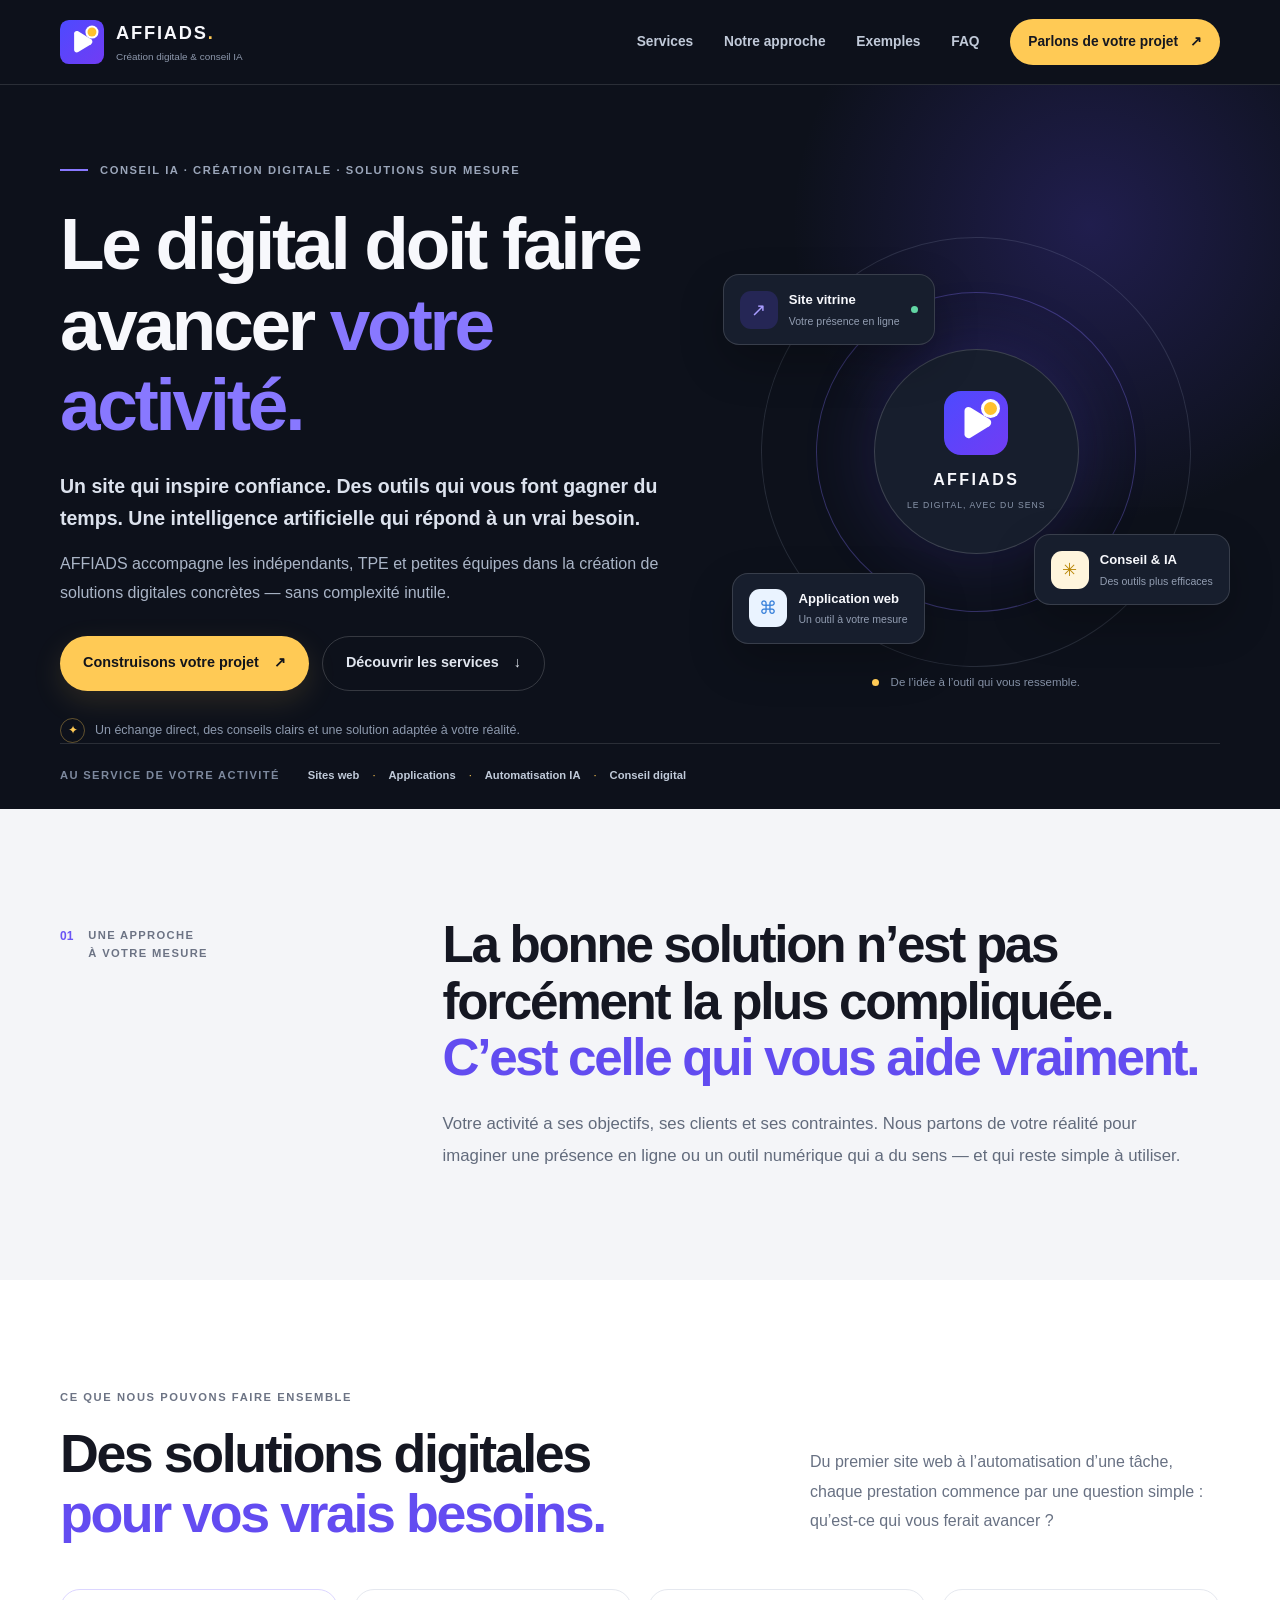
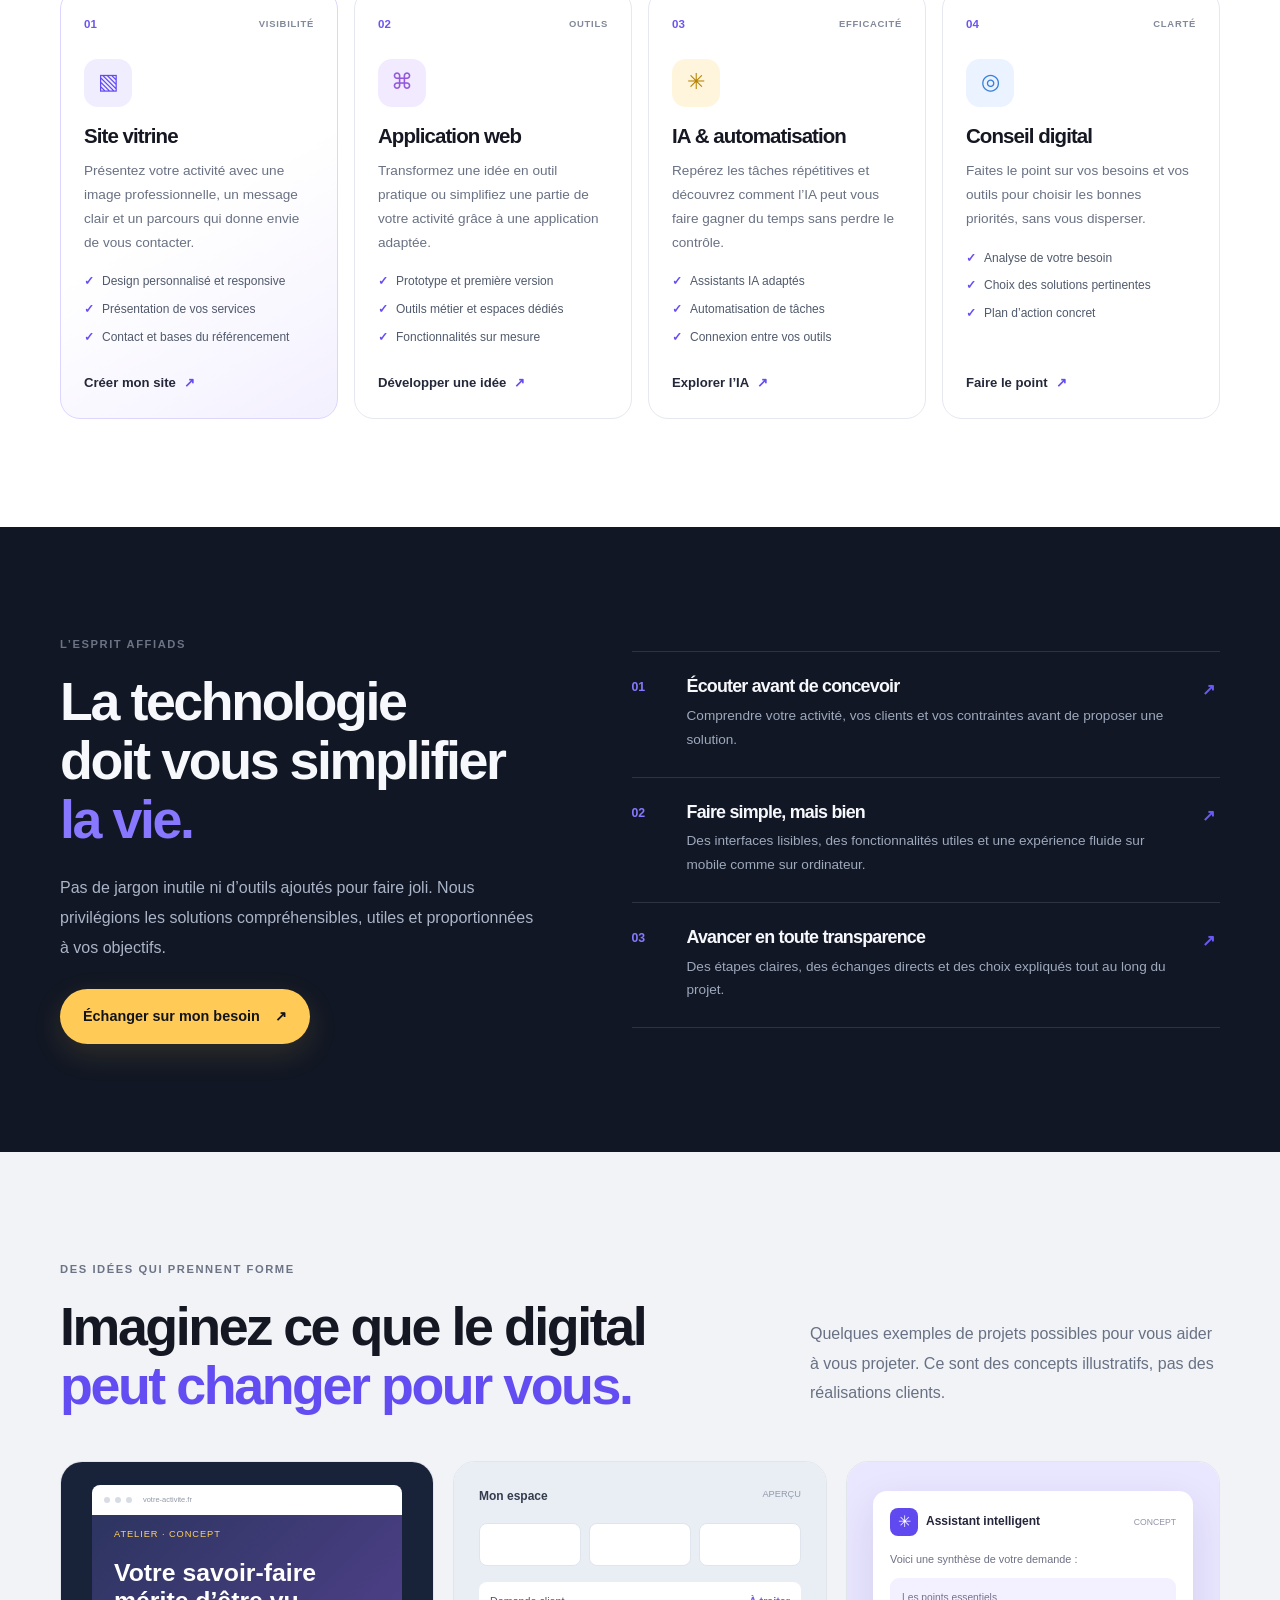
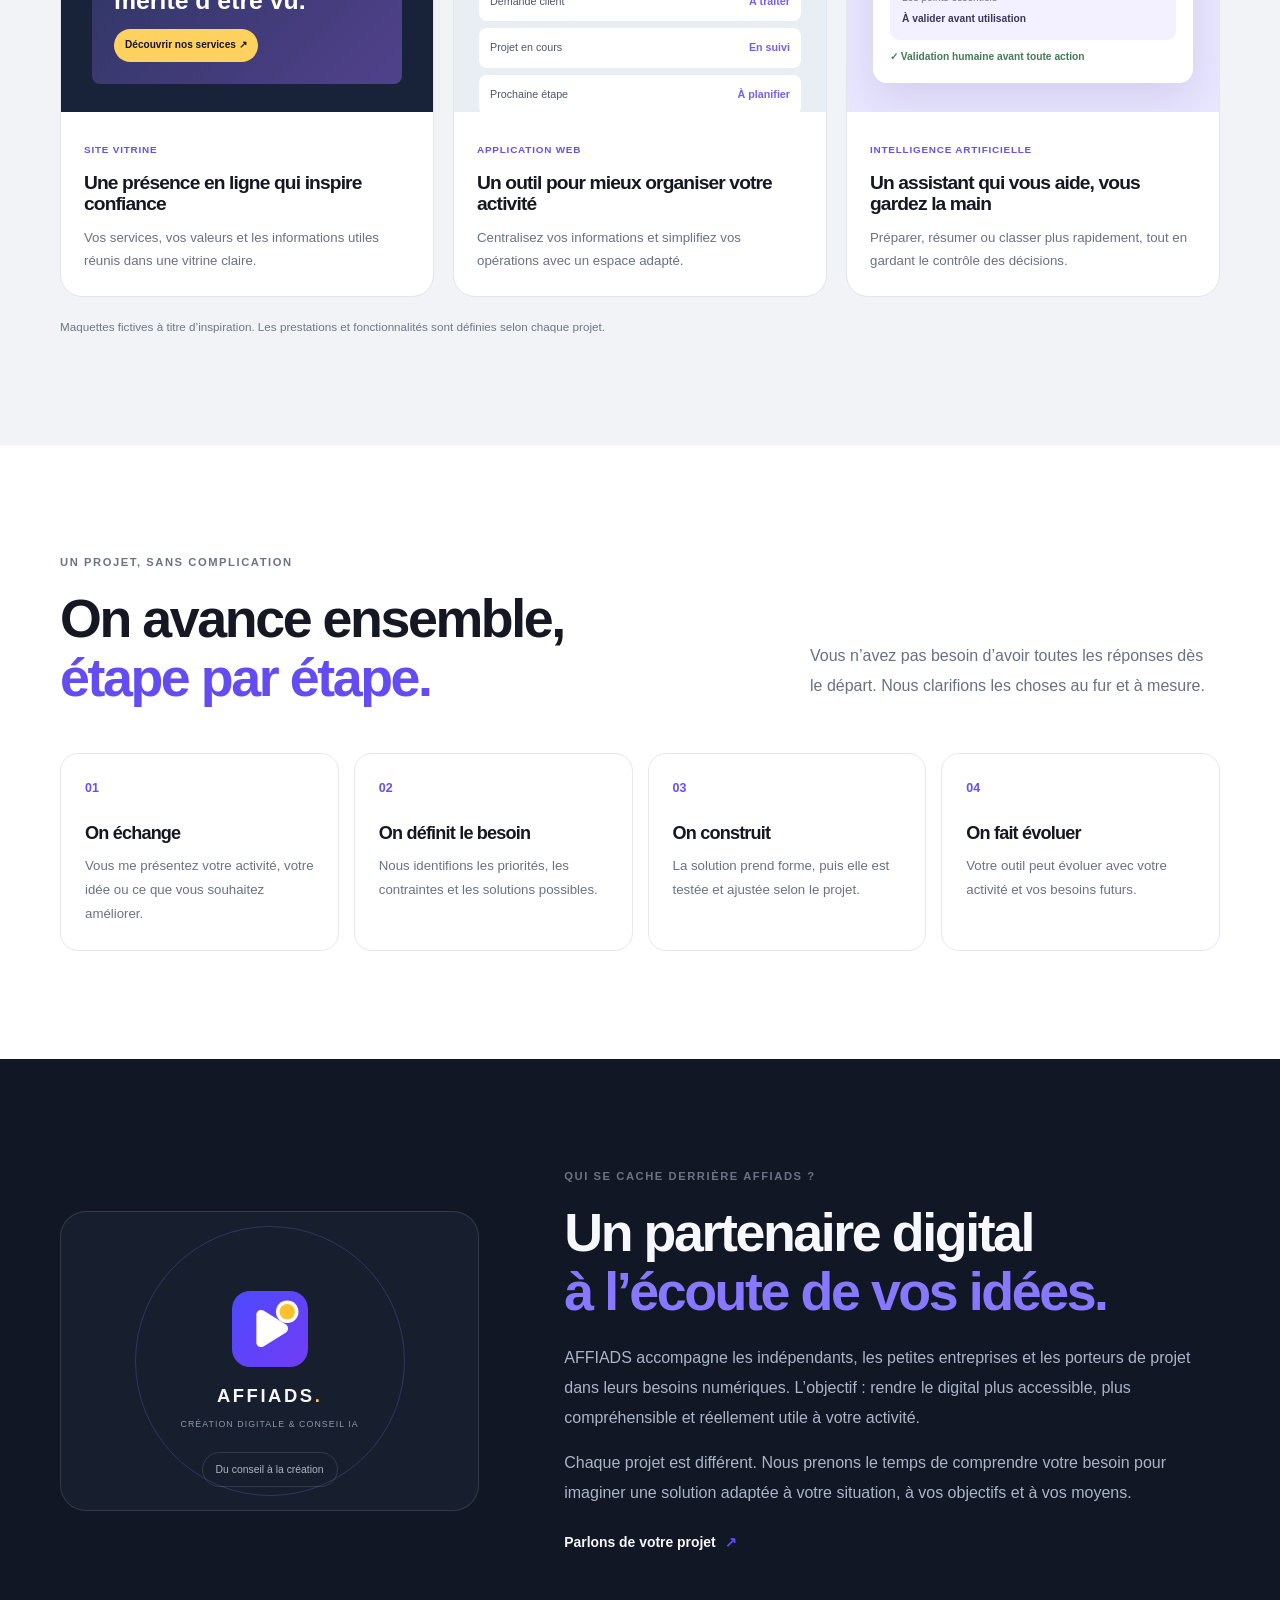
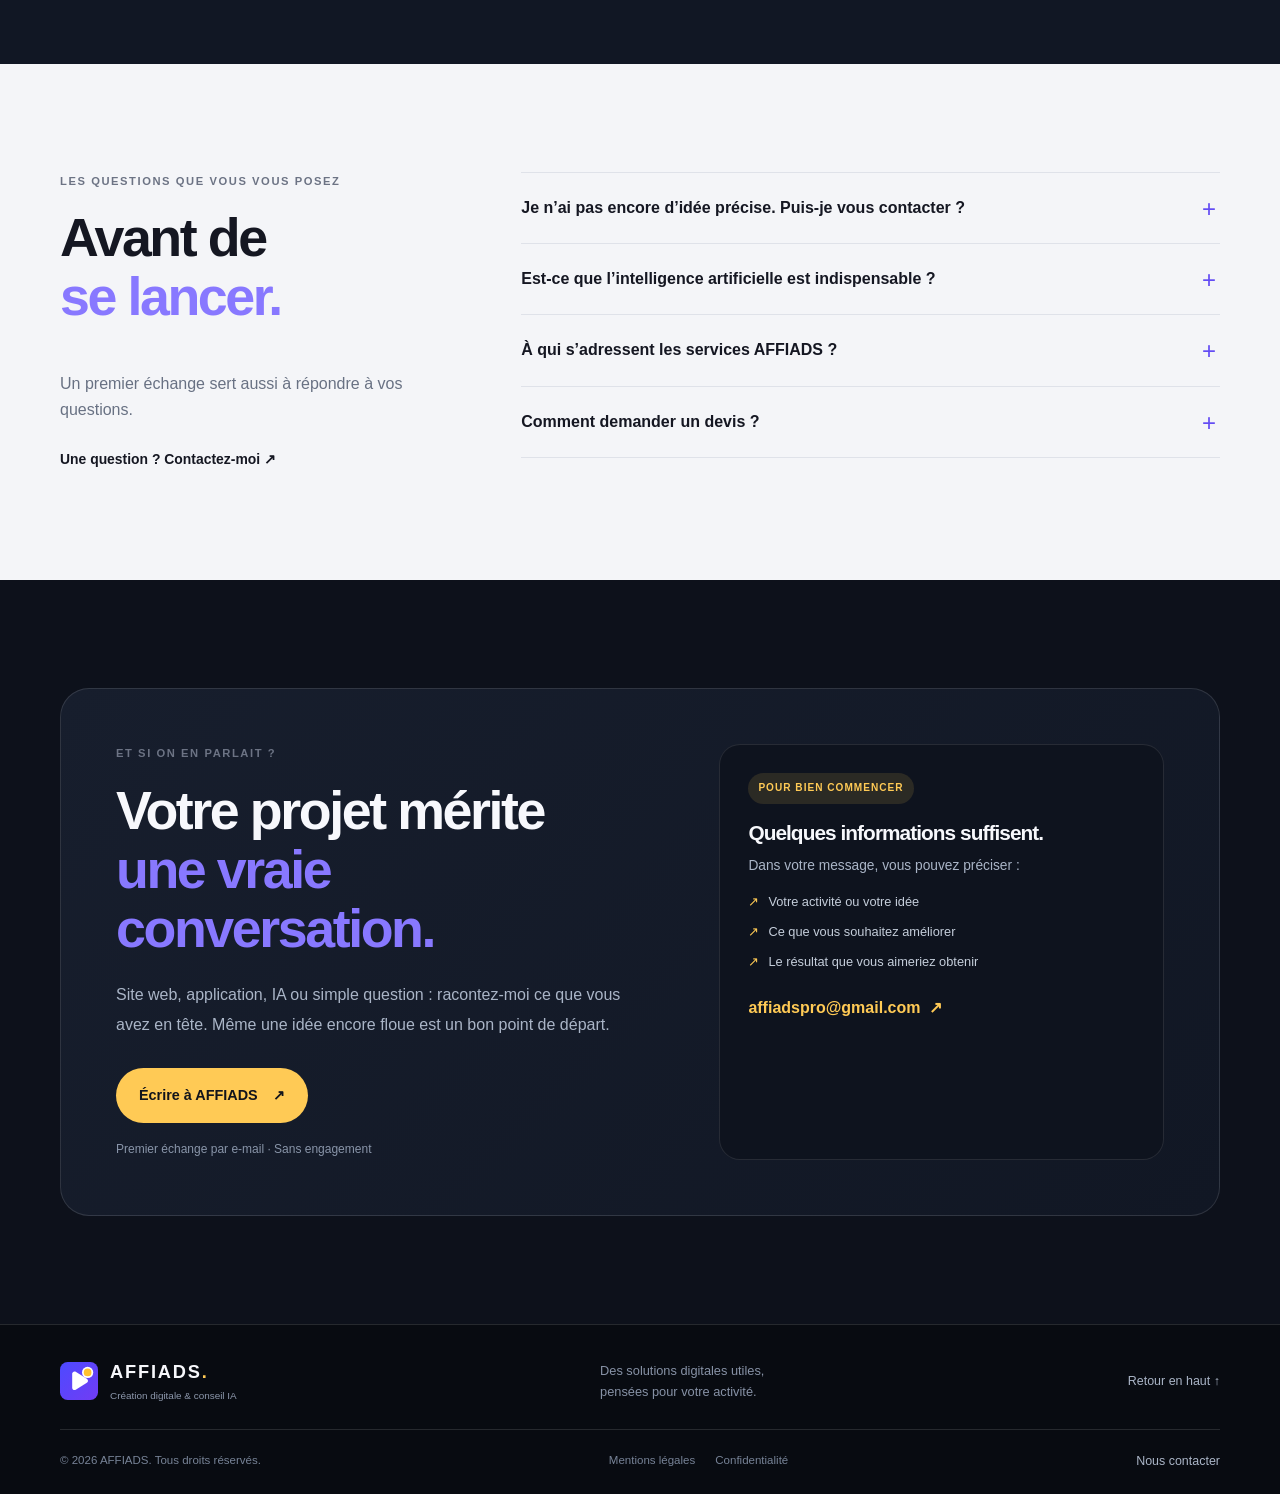
==== commit 64a1fcf3: "Align vitrine section anchors and CI requirements" ====
--- a/index.html
+++ b/index.html
@@ -30,7 +30,7 @@
     </a>
     <button class="menu-toggle" type="button" aria-expanded="false" aria-controls="main-navigation" aria-label="Ouvrir le menu"><span></span><span></span><span></span></button>
     <nav class="main-navigation" id="main-navigation" aria-label="Navigation principale">
-      <a href="#expertises">Services</a><a href="#approche">Notre approche</a><a href="#projets">Exemples</a><a href="#faq">FAQ</a>
+      <a href="#expertises">Services</a><a href="#approche">Notre approche</a><a href="#realisations">Exemples</a><a href="#faq">FAQ</a>
       <a class="nav-cta" href="#contact">Parlons de votre projet <span aria-hidden="true">↗</span></a>
     </nav>
   </div>
@@ -51,7 +51,7 @@
         </div>
         <div class="hero-note"><span class="note-star">✦</span> Un échange direct, des conseils clairs et une solution adaptée à votre réalité.</div>
       </div>
-      <div class="hero-visual" aria-label="Aperçu de solutions digitales AFFIADS">
+      <div class="hero-visual" role="img" aria-label="Illustration de l’univers digital AFFIADS">
         <div class="visual-orbit orbit-one"></div><div class="visual-orbit orbit-two"></div>
         <div class="visual-core"><img src="./assets/brand/affiads-icon.svg" alt="" width="64" height="64"><span>AFFIADS</span><small>LE DIGITAL, AVEC DU SENS</small></div>
         <div class="floating-card card-web"><span class="float-icon icon-purple">↗</span><div><strong>Site vitrine</strong><small>Votre présence en ligne</small></div><span class="status-dot"></span></div>
@@ -60,7 +60,7 @@
         <div class="visual-caption"><span></span> De l’idée à l’outil qui vous ressemble.</div>
       </div>
     </div>
-    <div class="container hero-bottom"><span>AU SERVICE DE VOTRE ACTIVITÉ</span><div><b>Sites web</b><i>·</i><b>Applications</b><i>·</i><b>IA & automatisation</b><i>·</i><b>Conseil digital</b></div></div>
+    <div class="container hero-bottom"><span>AU SERVICE DE VOTRE ACTIVITÉ</span><div><b>Sites web</b><i>·</i><b>Applications</b><i>·</i><b>Automatisation IA</b><i>·</i><b>Conseil digital</b></div></div>
   </section>
 
   <section class="intro section" id="approche">
@@ -89,13 +89,13 @@
     </div>
   </section>
 
-  <section class="concepts section" id="projets">
+  <section class="concepts section" id="realisations">
     <div class="container">
-      <div class="section-heading"><div><p class="section-kicker">DES IDÉES QUI PRENNENT FORME</p><h2>Imaginez ce que le digital<br><em>peut changer pour vous.</em></h2></div><p class="section-intro">Quelques exemples de projets possibles pour vous aider à vous projeter. Ce sont des concepts illustratifs, pas des références clients.</p></div>
+      <div class="section-heading"><div><p class="section-kicker">DES IDÉES QUI PRENNENT FORME</p><h2>Imaginez ce que le digital<br><em>peut changer pour vous.</em></h2></div><p class="section-intro">Quelques exemples de projets possibles pour vous aider à vous projeter. Ce sont des concepts illustratifs, pas des réalisations clients.</p></div>
       <div class="concept-grid">
         <article class="concept-card"><div class="concept-art art-vitrine"><div class="browser-bar"><span></span><span></span><span></span><small>votre-activite.fr</small></div><div class="vitrine-content"><small>ATELIER · CONCEPT</small><strong>Votre savoir-faire<br>mérite d’être vu.</strong><div class="fake-link">Découvrir nos services ↗</div></div></div><div class="concept-text"><span>SITE VITRINE</span><h3>Une présence en ligne qui inspire confiance</h3><p>Vos services, vos valeurs et les informations utiles réunis dans une vitrine claire.</p></div></article>
         <article class="concept-card"><div class="concept-art art-workspace"><div class="workspace-top"><b>Mon espace</b><small>APERÇU</small></div><div class="workspace-stats"><i></i><i></i><i></i></div><div class="workspace-row"><span>Demande client</span><b>À traiter</b></div><div class="workspace-row"><span>Projet en cours</span><b>En suivi</b></div><div class="workspace-row"><span>Prochaine étape</span><b>À planifier</b></div></div><div class="concept-text"><span>APPLICATION WEB</span><h3>Un outil pour mieux organiser votre activité</h3><p>Centralisez vos informations et simplifiez vos opérations avec un espace adapté.</p></div></article>
-        <article class="concept-card"><div class="concept-art art-assistant"><div class="assistant-box"><div class="assistant-title"><i>✳</i><b>Assistant intelligent</b><small>CONCEPT</small></div><p>Voici une synthèse de votre demande :</p><div class="assistant-answer">Les points essentiels<br><strong>À valider avant utilisation</strong></div><div class="assistant-check">✓ Votre validation reste essentielle</div></div></div><div class="concept-text"><span>INTELLIGENCE ARTIFICIELLE</span><h3>Un assistant qui vous aide, vous gardez la main</h3><p>Préparer, résumer ou classer plus rapidement, tout en gardant le contrôle des décisions.</p></div></article>
+        <article class="concept-card"><div class="concept-art art-assistant"><div class="assistant-box"><div class="assistant-title"><i>✳</i><b>Assistant intelligent</b><small>CONCEPT</small></div><p>Voici une synthèse de votre demande :</p><div class="assistant-answer">Les points essentiels<br><strong>À valider avant utilisation</strong></div><div class="assistant-check">✓ Validation humaine avant toute action</div></div></div><div class="concept-text"><span>INTELLIGENCE ARTIFICIELLE</span><h3>Un assistant qui vous aide, vous gardez la main</h3><p>Préparer, résumer ou classer plus rapidement, tout en gardant le contrôle des décisions.</p></div></article>
       </div><p class="concept-note">Maquettes fictives à titre d’inspiration. Les prestations et fonctionnalités sont définies selon chaque projet.</p>
     </div>
   </section>
--- a/styles.css
+++ b/styles.css
@@ -1,39 +1,291 @@
-/* AFFIADS — identité visuelle vitrine 2026 */
-:root{color-scheme:dark;--bg:#0b0d14;--surface:#111522;--surface-2:#171c2b;--ink:#f7f8fc;--muted:#aab2c3;--muted-2:#7f899d;--line:rgba(255,255,255,.11);--purple:#5a43f5;--purple-light:#8878ff;--yellow:#ffc94f;--container:1180px;--safe-top:env(safe-area-inset-top,0px);--safe-bottom:env(safe-area-inset-bottom,0px);--font:-apple-system,BlinkMacSystemFont,"Segoe UI",Inter,Arial,sans-serif;--radius:24px}
-*{box-sizing:border-box}html{scroll-behavior:smooth;scroll-padding-top:100px}body{margin:0;background:var(--bg);color:var(--ink);font-family:var(--font);font-size:16px;line-height:1.65;-webkit-font-smoothing:antialiased}body::before{content:"";position:fixed;inset:0 0 auto;height:var(--safe-top);z-index:120;background:#0b0d14;pointer-events:none}body,button,a{ -webkit-tap-highlight-color:transparent}a{color:inherit;text-decoration:none}img{max-width:100%;display:block}button{font:inherit}h1,h2,h3,p{margin-top:0}h1,h2,h3{letter-spacing:-.045em;line-height:1.08}h1{font-size:clamp(2.7rem,5.8vw,5.25rem);font-weight:850;max-width:760px}h2{font-size:clamp(2.25rem,4.2vw,3.85rem);font-weight:800}h3{font-size:1.45rem}.container{width:min(var(--container),calc(100% - 56px));margin-inline:auto}.section{padding:110px 0}.skip-link{position:absolute;top:8px;left:8px;z-index:999;transform:translateY(-160%);padding:12px 18px;background:var(--yellow);color:#10121a;border-radius:10px}.skip-link:focus{transform:none}a:focus-visible,button:focus-visible,summary:focus-visible{outline:3px solid var(--yellow);outline-offset:4px}.brand{display:inline-flex;align-items:center;gap:12px;flex-shrink:0}.brand>span{font-weight:850;font-size:1.13rem;letter-spacing:.09em}.brand small{display:block;color:#8993a8;font-size:.62rem;font-weight:500;letter-spacing:0;margin-top:2px}.brand-dot{color:var(--yellow)}
-/* Header : navigation horizontale, opaque et stable */
-.site-header{position:sticky;top:0;z-index:100;padding-top:var(--safe-top);background:#0b0d14;border-bottom:1px solid var(--line)}.header-inner{min-height:84px;display:flex;align-items:center;justify-content:space-between;gap:24px}.main-navigation{display:flex;align-items:center;gap:clamp(14px,2.1vw,28px);font-size:.86rem;font-weight:650;color:#c3cada}.main-navigation>a:not(.nav-cta):hover{color:#fff}.nav-cta{display:inline-flex;align-items:center;gap:12px;padding:12px 18px;border-radius:999px;background:var(--yellow);color:#11131a;font-weight:800;white-space:nowrap}.nav-cta:hover{background:#ffda78}.menu-toggle{display:none}
+/* AFFIADS — site vitrine premium, responsive et accessible */
+:root{
+  color-scheme:dark;
+  --bg:#0d111b;--bg-deep:#090c13;--surface:#151b29;--surface-soft:#1b2333;
+  --ink:#f7f8fc;--muted:#aeb8c9;--muted-dark:#687386;--line:rgba(255,255,255,.12);
+  --purple:#6048f5;--purple-light:#8878ff;--yellow:#ffca55;--blue:#69a8ff;
+  --container:1160px;--safe-top:env(safe-area-inset-top,0px);--safe-bottom:env(safe-area-inset-bottom,0px);
+  --font:-apple-system,BlinkMacSystemFont,"Segoe UI",Inter,Arial,sans-serif;
+  --radius:22px;--shadow:0 22px 60px rgba(9,12,19,.12)
+}
+*{box-sizing:border-box}
+html{scroll-behavior:smooth;scroll-padding-top:100px}
+body{margin:0;background:var(--bg);color:var(--ink);font-family:var(--font);font-size:16px;line-height:1.65;-webkit-font-smoothing:antialiased}
+body::before{content:"";position:fixed;inset:0 0 auto;height:var(--safe-top);z-index:120;background:var(--bg);pointer-events:none}
+a{color:inherit;text-decoration:none;-webkit-tap-highlight-color:transparent}
+button{font:inherit;-webkit-tap-highlight-color:transparent}
+img{display:block;max-width:100%}
+h1,h2,h3,p{margin-top:0}
+h1,h2,h3{letter-spacing:-.045em;line-height:1.1}
+h1{font-size:clamp(3rem,5.7vw,5.4rem);font-weight:850}
+h2{font-size:clamp(2.35rem,4.2vw,4rem);font-weight:820}
+h3{font-size:1.35rem}
+.container{width:min(var(--container),calc(100% - 56px));margin-inline:auto}
+.section{padding:108px 0}
+.skip-link{position:absolute;top:8px;left:8px;z-index:999;transform:translateY(-160%);padding:12px 18px;background:var(--yellow);color:#11131a;border-radius:10px}
+.skip-link:focus{transform:none}
+a:focus-visible,button:focus-visible,summary:focus-visible{outline:3px solid var(--yellow);outline-offset:4px}
+.brand{display:inline-flex;align-items:center;gap:12px;flex-shrink:0}
+.brand-name{font-size:1.14rem;font-weight:900;letter-spacing:.1em}
+.brand-dot{color:var(--yellow)}
+.brand small{display:block;margin-top:1px;color:#8d98ac;font-size:.62rem;font-weight:500;letter-spacing:0}
+/* Header: navigation vitrine horizontale, opaque */
+.site-header{position:sticky;top:0;z-index:100;padding-top:var(--safe-top);background:#0d111b;border-bottom:1px solid var(--line)}
+.header-inner{min-height:84px;display:flex;align-items:center;justify-content:space-between;gap:24px}
+.main-navigation{display:flex;align-items:center;gap:clamp(16px,2.4vw,31px);font-size:.86rem;font-weight:650;color:#c1cad9}
+.main-navigation>a:not(.nav-cta):hover{color:#fff}
+.nav-cta{display:inline-flex;align-items:center;gap:12px;padding:12px 18px;border-radius:999px;background:var(--yellow);color:#151720;font-weight:850;white-space:nowrap}
+.nav-cta:hover{background:#ffda7c}
+.menu-toggle{display:none}
 /* Hero */
-.hero{position:relative;overflow:hidden;padding:82px 0 26px;background:#0b0d14}.hero-layout{position:relative;z-index:1;display:grid;grid-template-columns:minmax(0,1.08fr) minmax(380px,.92fr);align-items:center;gap:52px;min-height:550px}.hero-content{max-width:720px}.eyebrow,.section-label{color:#8e99ad;font-size:.72rem;font-weight:800;letter-spacing:.16em;text-transform:uppercase}.eyebrow{display:flex;align-items:center;gap:12px;margin-bottom:25px}.eyebrow>span{width:28px;height:2px;background:var(--purple-light)}.hero h1{margin-bottom:26px}.hero h1 em{font-style:normal;color:var(--purple-light)}.hero-text{max-width:630px;margin-bottom:30px;color:#b5bece;font-size:1.12rem;line-height:1.85}.hero-actions{display:flex;flex-wrap:wrap;align-items:center;gap:15px}.button{min-height:56px;display:inline-flex;align-items:center;justify-content:center;gap:16px;padding:0 24px;border-radius:999px;font-size:.91rem;font-weight:800;transition:transform .2s ease,background .2s ease}.button:hover{transform:translateY(-2px)}.button-yellow{background:var(--yellow);color:#10121a;box-shadow:0 10px 32px rgba(255,201,79,.13)}.button-yellow:hover{background:#ffda78}.button-text{color:#d8deea}.button-text:hover{color:#fff}.hero-proof{display:flex;align-items:center;gap:11px;margin-top:34px;color:#8c97aa;font-size:.8rem}.proof-icon{display:grid;place-items:center;width:25px;height:25px;border:1px solid rgba(255,201,79,.35);border-radius:50%;color:var(--yellow)}.hero-art{position:relative;display:grid;place-items:center;min-height:480px;isolation:isolate}.hero-shape{position:absolute;border-radius:50%;filter:blur(65px);opacity:.18;pointer-events:none}.shape-one{width:380px;height:380px;right:5%;top:-10%;background:#5a43f5}.shape-two{width:240px;height:240px;bottom:-10%;left:0;background:#ffc94f}.art-ring{position:absolute;border:1px solid rgba(193,204,227,.17);border-radius:50%}.ring-a{width:min(430px,95%);aspect-ratio:1;transform:rotate(-25deg)}.ring-b{width:min(320px,72%);aspect-ratio:1;border-color:rgba(136,120,255,.35);transform:rotate(24deg)}.art-center{position:relative;display:flex;flex-direction:column;align-items:center;justify-content:center;width:210px;height:210px;border:1px solid rgba(255,255,255,.16);border-radius:50%;background:#151a29;box-shadow:0 0 80px rgba(90,67,245,.22)}.art-center img{border-radius:18px;margin-bottom:13px}.art-center strong{font-size:1.1rem;letter-spacing:.15em}.art-center strong span{color:var(--yellow)}.art-center small{margin-top:4px;color:#7e8aa1;font-size:.57rem;letter-spacing:.12em}.art-card{position:absolute;display:flex;align-items:center;gap:12px;padding:15px 18px;background:#171c2b;border:1px solid rgba(255,255,255,.13);border-radius:17px;box-shadow:0 18px 45px rgba(0,0,0,.2)}.art-card-top{top:15%;left:0}.art-card-bottom{right:-2%;bottom:17%}.art-card b,.art-card small{display:block}.art-card b{font-size:.85rem}.art-card small{margin-top:2px;color:#929db0;font-size:.68rem}.art-icon{display:grid;place-items:center;width:40px;height:40px;border-radius:12px;font-size:1.2rem}.art-icon.purple{background:rgba(90,67,245,.18);color:#9b8fff}.art-icon.yellow{background:rgba(255,201,79,.14);color:var(--yellow)}.art-caption{position:absolute;bottom:0;color:#8792a6;font-size:.75rem}.art-caption i{display:inline-block;width:7px;height:7px;margin-right:8px;background:var(--yellow);border-radius:50%}.hero-footer{display:flex;align-items:center;gap:28px;padding:23px 0 0;border-top:1px solid var(--line);color:#778399;font-size:.72rem}.hero-footer>span{font-weight:800;letter-spacing:.12em;white-space:nowrap}.hero-footer div{display:flex;flex-wrap:wrap;gap:14px;color:#b0bacb}.hero-footer b{color:var(--yellow)}
+.hero{position:relative;overflow:hidden;padding:76px 0 25px;background:var(--bg)}
+.hero-glow{position:absolute;right:-120px;top:-170px;width:620px;aspect-ratio:1;border-radius:50%;background:radial-gradient(circle,rgba(96,72,245,.23),rgba(96,72,245,0) 68%);pointer-events:none}
+.hero-grid{position:relative;display:grid;grid-template-columns:minmax(0,1.12fr) minmax(390px,.88fr);align-items:center;gap:52px;min-height:555px}
+.hero-copy{max-width:710px}
+.eyebrow,.section-kicker{display:flex;align-items:center;gap:12px;color:#9ba6ba;font-size:.7rem;font-weight:850;letter-spacing:.14em;text-transform:uppercase}
+.eyebrow{margin-bottom:25px}
+.eyebrow-line{width:28px;height:2px;background:var(--purple-light)}
+.hero h1{max-width:720px;margin-bottom:25px}
+.hero h1 span,.section-heading h2 em,.intro h2 em,.why h2 em,.about h2 em,.faq h2 em,.contact h2 em{color:var(--purple-light);font-style:normal}
+.hero-lead{max-width:640px;margin-bottom:14px;color:#dce2ed;font-size:1.22rem;line-height:1.65;font-weight:550}
+.hero-description{max-width:640px;margin-bottom:28px;color:#aab5c7;font-size:1rem;line-height:1.85}
+.hero-actions{display:flex;flex-wrap:wrap;align-items:center;gap:13px}
+.button{display:inline-flex;align-items:center;justify-content:center;gap:15px;min-height:55px;padding:0 23px;border-radius:999px;font-size:.9rem;font-weight:850;transition:transform .2s ease,background .2s ease}
+.button:hover{transform:translateY(-2px)}
+.button-primary{background:var(--yellow);color:#12141b;box-shadow:0 10px 30px rgba(255,202,85,.13)}
+.button-primary:hover{background:#ffda7c}
+.button-secondary{color:#e1e6ef;border:1px solid rgba(255,255,255,.17);background:transparent}
+.button-secondary:hover{background:rgba(255,255,255,.05)}
+.hero-note{display:flex;align-items:center;gap:10px;margin-top:27px;color:#8d99ad;font-size:.78rem}
+.note-star{display:grid;place-items:center;width:25px;height:25px;border:1px solid rgba(255,202,85,.35);border-radius:50%;color:var(--yellow)}
+.hero-visual{position:relative;display:grid;place-items:center;min-height:480px;isolation:isolate}
+.visual-orbit{position:absolute;border:1px solid rgba(190,202,226,.15);border-radius:50%}
+.orbit-one{width:min(430px,100%);aspect-ratio:1;transform:rotate(-20deg)}
+.orbit-two{width:min(320px,75%);aspect-ratio:1;border-color:rgba(136,120,255,.32);transform:rotate(25deg)}
+.visual-core{position:relative;display:flex;flex-direction:column;align-items:center;justify-content:center;width:205px;height:205px;border:1px solid rgba(255,255,255,.16);border-radius:50%;background:#171e2d;box-shadow:0 0 75px rgba(96,72,245,.2)}
+.visual-core img{margin-bottom:12px;border-radius:17px}
+.visual-core span{font-weight:900;letter-spacing:.15em}
+.visual-core small{margin-top:5px;color:#8995aa;font-size:.54rem;letter-spacing:.12em}
+.floating-card{position:absolute;display:flex;align-items:center;gap:11px;padding:14px 16px;border:1px solid rgba(255,255,255,.14);border-radius:16px;background:#171e2d;box-shadow:0 18px 45px rgba(0,0,0,.24)}
+.floating-card strong,.floating-card small{display:block}
+.floating-card strong{font-size:.82rem}
+.floating-card small{margin-top:2px;color:#929db1;font-size:.66rem}
+.card-web{top:13%;left:-2%}.card-ai{right:-2%;bottom:18%}.card-app{left:0;bottom:10%}
+.float-icon{display:grid;place-items:center;width:38px;height:38px;border-radius:11px;font-size:1.15rem}
+.icon-purple{background:rgba(96,72,245,.2);color:#a99cff}.icon-yellow{background:rgba(255,202,85,.14);color:var(--yellow)}.icon-blue{background:rgba(105,168,255,.15);color:var(--blue)}
+.status-dot{width:7px;height:7px;border-radius:50%;background:#62d6a4}
+.visual-caption{position:absolute;bottom:0;color:#8490a5;font-size:.72rem}.visual-caption span{display:inline-block;width:7px;height:7px;margin-right:8px;border-radius:50%;background:var(--yellow)}
+.hero-bottom{display:flex;align-items:center;gap:28px;padding:22px 0 0;border-top:1px solid var(--line);color:#7d899e;font-size:.7rem}
+.hero-bottom>span{font-weight:850;letter-spacing:.12em;white-space:nowrap}
+.hero-bottom div{display:flex;flex-wrap:wrap;gap:13px;color:#c0cad9}
+.hero-bottom i{color:var(--yellow);font-style:normal}
 /* Intro */
-.intro{background:#f4f5f8;color:#12141c}.intro-grid{display:grid;grid-template-columns:.65fr 1.35fr;gap:70px}.section-label{display:block;margin-bottom:20px;color:#6d6d82}.intro .section-label{padding-top:13px}.intro h2 span,.section-head h2 span,.difference h2 span,.about h2 span,.faq h2 span,.contact h2 span{color:#6a55f5}.intro-grid>div>p:last-child{max-width:700px;margin:24px 0 0;color:#606778;font-size:1.08rem;line-height:1.9}
-/* Expertises */
-.services{background:#fff;color:#12141c}.section-head{display:flex;align-items:end;justify-content:space-between;gap:50px;margin-bottom:48px}.section-head h2{margin:0}.section-head>p{max-width:400px;margin:0 0 7px;color:#667082;line-height:1.85}.services-grid{display:grid;grid-template-columns:repeat(4,minmax(0,1fr));gap:17px}.service-card{display:flex;flex-direction:column;min-width:0;padding:27px 24px;border:1px solid #e7e9ef;border-radius:21px;background:#fff;transition:transform .2s ease,box-shadow .2s ease,border-color .2s ease}.service-card:hover{transform:translateY(-4px);border-color:#d6d0ff;box-shadow:0 18px 45px rgba(24,24,48,.08)}.service-main{background:linear-gradient(155deg,#fff 55%,#f3f0ff);border-color:#dcd6ff}.card-index{color:#7a8192;font-size:.66rem;font-weight:800;letter-spacing:.08em}.service-symbol{display:grid;place-items:center;width:48px;height:48px;margin:27px 0 20px;border-radius:15px;background:#f0edff;color:#624af5;font-size:1.45rem}.service-card h3{margin-bottom:12px;font-size:1.35rem}.service-card>p{margin-bottom:18px;color:#697183;font-size:.87rem;line-height:1.75}.service-card ul{display:grid;gap:8px;margin:0 0 25px;padding:0;list-style:none;color:#4f596b;font-size:.78rem}.service-card li::before{content:"✓";margin-right:8px;color:#654df5;font-weight:900}.service-card>a{display:inline-flex;gap:8px;align-items:center;margin-top:auto;color:#25283a;font-size:.82rem;font-weight:800}.service-card>a span,.text-link span{color:#634cf4}
-/* Difference */
-.difference{background:#111522}.difference-grid{display:grid;grid-template-columns:.9fr 1.1fr;gap:100px;align-items:center}.difference-copy h2{margin-bottom:24px}.difference-copy>p:not(.section-label){max-width:480px;margin-bottom:28px;color:#aab4c6;line-height:1.85}.principles{border-top:1px solid var(--line)}.principles article{display:grid;grid-template-columns:52px 1fr;gap:20px;padding:26px 0;border-bottom:1px solid var(--line)}.principles article>span{color:var(--purple-light);font-weight:800;font-size:.8rem}.principles h3{margin:0 0 7px;font-size:1.16rem}.principles p{margin:0;color:#9ba6b8;font-size:.88rem}
-/* Concepts */
-.projects{background:#f1f3f7;color:#141621}.project-grid{display:grid;grid-template-columns:repeat(3,minmax(0,1fr));gap:20px}.project-card{overflow:hidden;border:1px solid #e0e4eb;border-radius:23px;background:#fff}.project-visual{height:260px;padding:22px;display:flex;align-items:center;justify-content:center;overflow:hidden}.visual-business{background:#18243a}.mock-browser{position:absolute;align-self:flex-start;width:100%;max-width:320px;display:flex;align-items:center;gap:5px;padding:9px 12px;background:#fff;border-radius:8px 8px 0 0;color:#8b94a3;font-size:.56rem}.mock-browser i{width:6px;height:6px;border-radius:50%;background:#d8dce4}.mock-browser span{margin-left:6px}.mock-business{width:100%;max-width:320px;padding:30px 24px 24px;background:linear-gradient(135deg,#252d54,#493c87);border-radius:8px;color:#fff}.mock-business small{display:block;color:#ffcf59;font-size:.6rem;letter-spacing:.1em}.mock-business strong{display:block;margin:14px 0;font-size:1.65rem;line-height:1.15}.mock-button{display:inline-block;padding:8px 12px;background:#ffcf59;color:#151722;border-radius:999px;font-size:.65rem;font-weight:800}.visual-dashboard{display:block;background:#e9edf4;padding:28px}.mock-dash-head{display:flex;justify-content:space-between;align-items:center;color:#31384a;font-size:.75rem}.mock-dash-head span{color:#929bac;font-size:.58rem}.mock-metrics{display:grid;grid-template-columns:repeat(3,1fr);gap:8px;margin:18px 0}.mock-metrics i{height:48px;border-radius:9px;background:#fff;border:1px solid #dfe4ed}.mock-task{display:flex;justify-content:space-between;gap:10px;padding:13px 12px;margin-bottom:8px;border-radius:9px;background:#fff;color:#4c5669;font-size:.68rem}.mock-task span{color:#7764e8}.visual-ai{background:#e9e6ff}.ai-window{width:100%;max-width:330px;padding:18px;border-radius:15px;background:#fff;box-shadow:0 15px 40px rgba(55,42,110,.12);color:#24243a}.ai-title{display:flex;align-items:center;gap:8px}.ai-title>span{display:grid;place-items:center;width:28px;height:28px;background:#6049ef;color:#fff;border-radius:8px}.ai-title b{font-size:.78rem}.ai-title small{margin-left:auto;color:#9293a8;font-size:.55rem}.ai-window>p{margin:17px 0 10px;color:#6e7185;font-size:.7rem}.ai-result{padding:13px;border-radius:9px;background:#f3f1ff;color:#77718e;font-size:.65rem}.ai-result strong{display:block;margin-top:4px;color:#3b3659}.ai-validation{margin-top:10px;color:#427b55;font-size:.65rem;font-weight:700}.project-info{padding:24px}.project-info>span{color:#6752e8;font-size:.65rem;font-weight:800;letter-spacing:.08em}.project-info h3{margin:12px 0;font-size:1.25rem}.project-info p{margin:0;color:#697183;font-size:.85rem;line-height:1.8}.project-disclaimer{margin:22px 0 0;color:#6f7888;font-size:.74rem}
-/* Méthode */
-.method{background:#fff;color:#141621}.method-grid{display:grid;grid-template-columns:repeat(4,minmax(0,1fr));gap:16px}.method-grid article{padding:25px;border:1px solid #e5e7ee;border-radius:18px}.method-grid article>span{display:block;margin-bottom:28px;color:#6752e8;font-size:.8rem;font-weight:900}.method-grid h3{font-size:1.2rem;margin-bottom:10px}.method-grid p{margin:0;color:#697183;font-size:.86rem;line-height:1.8}
+.intro{background:#f4f5f8;color:#151722}
+.intro-layout{display:grid;grid-template-columns:.58fr 1.42fr;gap:65px}
+.intro-kicker{display:flex;gap:15px;padding-top:10px;color:#6c7384}
+.intro-kicker span{font-size:.75rem;font-weight:900;color:#6b55f5}
+.intro-kicker p{font-size:.7rem;font-weight:850;letter-spacing:.12em;line-height:1.6}
+.intro h2{margin-bottom:22px;font-size:clamp(2.25rem,4vw,3.7rem)}
+.intro h2 em{color:#624cf0}
+.intro-content>p{max-width:760px;margin:0;color:#626b7c;font-size:1.05rem;line-height:1.9}
+/* Services */
+.services{background:#fff;color:#151722}
+.section-heading{display:flex;align-items:end;justify-content:space-between;gap:45px;margin-bottom:46px}
+.section-kicker{display:block;margin-bottom:18px;color:#6c7384}
+.section-heading h2{margin:0}
+.section-heading h2 em{color:#634cf1}
+.section-intro{max-width:410px;margin:0 0 7px;color:#687183;line-height:1.85}
+.services-grid{display:grid;grid-template-columns:repeat(4,minmax(0,1fr));gap:16px}
+.service-card{display:flex;flex-direction:column;min-width:0;padding:25px 23px;border:1px solid #e5e8ef;border-radius:20px;background:#fff;transition:transform .2s ease,box-shadow .2s ease,border-color .2s ease}
+.service-card:hover{transform:translateY(-4px);border-color:#d5ceff;box-shadow:0 18px 42px rgba(25,27,48,.08)}
+.service-featured{background:linear-gradient(150deg,#fff 50%,#f3f0ff);border-color:#dcd6ff}
+.service-top{display:flex;justify-content:space-between;align-items:center;gap:10px}
+.service-number{font-size:.72rem;font-weight:900;color:#6c55ef}
+.service-tag{font-size:.59rem;font-weight:850;letter-spacing:.08em;color:#81899a}
+.service-icon{display:grid;place-items:center;width:48px;height:48px;margin:25px 0 18px;border-radius:14px;background:#f0edff;color:#624af5;font-size:1.4rem}
+.icon-lilac{background:#f2eaff;color:#9259dc}.icon-yellow{background:#fff5dc;color:#b78300}.icon-blue{background:#eaf3ff;color:#367fda}
+.service-card h3{margin-bottom:12px;font-size:1.28rem}
+.service-card>p{margin-bottom:18px;color:#697183;font-size:.85rem;line-height:1.75}
+.service-card ul{display:grid;gap:8px;margin:0 0 24px;padding:0;list-style:none;color:#505a6c;font-size:.75rem}
+.service-card li::before{content:"✓";margin-right:8px;color:#654df5;font-weight:900}
+.service-card>a{display:inline-flex;gap:8px;align-items:center;margin-top:auto;color:#24283a;font-size:.82rem;font-weight:850}
+.service-card>a span,.inline-link span{color:#634cf4}
+/* Why AFFIADS */
+.why{background:#111724}
+.why-grid{display:grid;grid-template-columns:.9fr 1.1fr;gap:90px;align-items:center}
+.why-copy h2{margin-bottom:24px}
+.why-copy>p:not(.section-kicker){max-width:490px;margin-bottom:27px;color:#aab5c7;line-height:1.85}
+.values-list{border-top:1px solid var(--line)}
+.values-list article{display:grid;grid-template-columns:38px 1fr 18px;gap:17px;align-items:start;padding:25px 0;border-bottom:1px solid var(--line)}
+.values-list article>span{color:var(--purple-light);font-size:.77rem;font-weight:900}
+.values-list h3{margin:0 0 7px;font-size:1.12rem}
+.values-list p{margin:0;color:#9da9bc;font-size:.85rem;line-height:1.75}
+.values-list article>b{color:#6c59f5}
+/* Project concepts */
+.concepts{background:#f1f3f7;color:#151722}
+.concept-grid{display:grid;grid-template-columns:repeat(3,minmax(0,1fr));gap:19px}
+.concept-card{overflow:hidden;border:1px solid #e1e5ec;border-radius:22px;background:#fff}
+.concept-art{height:250px;padding:23px;display:flex;align-items:center;justify-content:center;overflow:hidden}
+.art-vitrine{background:#18233a}
+.browser-bar{position:absolute;align-self:flex-start;display:flex;align-items:center;gap:5px;width:calc(100% - 46px);max-width:310px;padding:9px 12px;border-radius:8px 8px 0 0;background:#fff;color:#9098a7;font-size:.56rem}
+.browser-bar>span{width:6px;height:6px;border-radius:50%;background:#d8dce4}.browser-bar small{margin-left:6px}
+.vitrine-content{width:100%;max-width:310px;padding:29px 22px 22px;border-radius:8px;background:linear-gradient(135deg,#2b345e,#51418c);color:#fff}
+.vitrine-content>small{color:#ffd15e;font-size:.58rem;letter-spacing:.1em}
+.vitrine-content strong{display:block;margin:13px 0;font-size:1.55rem;line-height:1.16}
+.fake-link{display:inline-block;padding:8px 11px;border-radius:999px;background:#ffd15e;color:#151722;font-size:.63rem;font-weight:850}
+.art-workspace{display:block;background:#e9edf4;padding:25px}
+.workspace-top{display:flex;justify-content:space-between;color:#343c4e;font-size:.75rem}
+.workspace-top small{color:#929bac;font-size:.58rem}
+.workspace-stats{display:grid;grid-template-columns:repeat(3,1fr);gap:8px;margin:16px 0}
+.workspace-stats i{height:43px;border:1px solid #dfe4ed;border-radius:8px;background:#fff}
+.workspace-row{display:flex;justify-content:space-between;gap:8px;margin-bottom:7px;padding:11px;border-radius:8px;background:#fff;color:#4d576a;font-size:.67rem}
+.workspace-row b{color:#7561e8}
+.art-assistant{background:#e9e6ff}
+.assistant-box{width:100%;max-width:320px;padding:17px;border-radius:14px;background:#fff;box-shadow:0 15px 40px rgba(55,42,110,.12);color:#24243a}
+.assistant-title{display:flex;align-items:center;gap:8px}.assistant-title i{display:grid;place-items:center;width:28px;height:28px;border-radius:8px;background:#6049ef;color:#fff;font-style:normal}
+.assistant-title b{font-size:.75rem}.assistant-title small{margin-left:auto;color:#9293a8;font-size:.54rem}
+.assistant-box>p{margin:15px 0 9px;color:#6e7185;font-size:.68rem}
+.assistant-answer{padding:12px;border-radius:9px;background:#f3f1ff;color:#77718e;font-size:.64rem}
+.assistant-answer strong{display:block;margin-top:4px;color:#3b3659}
+.assistant-check{margin-top:9px;color:#427b55;font-size:.64rem;font-weight:750}
+.concept-text{padding:23px}
+.concept-text>span{color:#6752e8;font-size:.62rem;font-weight:900;letter-spacing:.08em}
+.concept-text h3{margin:11px 0;font-size:1.2rem}
+.concept-text p{margin:0;color:#697183;font-size:.83rem;line-height:1.8}
+.concept-note{margin:20px 0 0;color:#6f7888;font-size:.73rem}
+/* Method */
+.method{background:#fff;color:#151722}
+.steps-grid{display:grid;grid-template-columns:repeat(4,minmax(0,1fr));gap:15px}
+.steps-grid article{padding:24px;border:1px solid #e5e8ef;border-radius:18px}
+.steps-grid article>span{display:block;margin-bottom:25px;color:#6651ed;font-size:.78rem;font-weight:900}
+.steps-grid h3{margin-bottom:10px;font-size:1.13rem}
+.steps-grid p{margin:0;color:#697183;font-size:.83rem;line-height:1.8}
 /* About */
-.about{background:#111522}.about-grid{display:grid;grid-template-columns:.7fr 1.3fr;gap:90px;align-items:center}.about-mark{display:flex;flex-direction:column;align-items:center;justify-content:center;min-height:280px;border:1px solid var(--line);border-radius:26px;background:#171c2b}.about-mark img{margin-bottom:20px;border-radius:20px}.about-mark span{color:#909bb0;font-size:.65rem;font-weight:800;letter-spacing:.14em}.about h2{margin-bottom:22px}.about-grid>div:last-child>p:not(.section-label){max-width:700px;color:#aab4c6;line-height:1.85}.text-link{display:inline-flex;align-items:center;gap:9px;margin-top:8px;font-weight:800;font-size:.88rem}
+.about{background:#111724}
+.about-grid{display:grid;grid-template-columns:.78fr 1.22fr;gap:85px;align-items:center}
+.about-visual{position:relative;display:grid;place-items:center;min-height:300px;border:1px solid var(--line);border-radius:26px;background:#171e2d;overflow:hidden}
+.about-logo{position:relative;z-index:1;display:flex;flex-direction:column;align-items:center}
+.about-logo img{margin-bottom:14px;border-radius:18px}
+.about-logo strong{font-size:1.15rem;letter-spacing:.14em}.about-logo strong span{color:var(--yellow)}
+.about-logo small{margin-top:5px;color:#8c98ad;font-size:.55rem;letter-spacing:.12em}
+.about-orbit{position:absolute;width:270px;aspect-ratio:1;border:1px solid rgba(136,120,255,.25);border-radius:50%}
+.about-pill{position:absolute;bottom:23px;padding:8px 13px;border:1px solid var(--line);border-radius:999px;color:#aab5c7;font-size:.65rem}
+.about-content h2{margin-bottom:22px}
+.about-content>p:not(.section-kicker){max-width:680px;color:#aab5c7;line-height:1.85}
+.inline-link{display:inline-flex;align-items:center;gap:9px;margin-top:8px;font-size:.87rem;font-weight:850}
 /* FAQ */
-.faq{background:#f4f5f8;color:#141621}.faq-grid{display:grid;grid-template-columns:.7fr 1.3fr;gap:90px}.faq-grid>div:first-child>p:not(.section-label){color:#687183}.faq-items{border-top:1px solid #dfe2e9}.faq-items details{border-bottom:1px solid #dfe2e9}.faq-items summary{position:relative;padding:22px 40px 22px 0;cursor:pointer;list-style:none;font-weight:750}.faq-items summary::-webkit-details-marker{display:none}.faq-items summary::after{content:"+";position:absolute;right:4px;top:18px;color:#634cf4;font-size:1.5rem;font-weight:400}.faq-items details[open] summary::after{content:"−"}.faq-items details p{max-width:700px;padding:0 25px 20px 0;margin:0;color:#697183;font-size:.9rem;line-height:1.8}.faq-items a{color:#5b48df;text-decoration:underline}
+.faq{background:#f4f5f8;color:#151722}
+.faq-grid{display:grid;grid-template-columns:.7fr 1.3fr;gap:85px}
+.faq-intro>p:not(.section-kicker){color:#687183}
+.faq-list{border-top:1px solid #dfe2e9}
+.faq-list details{border-bottom:1px solid #dfe2e9}
+.faq-list summary{position:relative;padding:22px 42px 22px 0;cursor:pointer;list-style:none;font-weight:750}
+.faq-list summary::-webkit-details-marker{display:none}
+.faq-list summary::after{content:"+";position:absolute;right:4px;top:16px;color:#634cf4;font-size:1.5rem;font-weight:400}
+.faq-list details[open] summary::after{content:"−"}
+.faq-list details p{max-width:700px;padding:0 25px 20px 0;margin:0;color:#697183;font-size:.88rem;line-height:1.8}
+.faq-list a{color:#5b48df;text-decoration:underline;text-underline-offset:3px}
 /* Contact */
-.contact{background:#0b0d14}.contact-panel{display:grid;grid-template-columns:1.1fr .9fr;gap:65px;padding:58px;border:1px solid rgba(255,255,255,.12);border-radius:30px;background:linear-gradient(135deg,#151a29,#111522)}.contact-copy h2{margin-bottom:22px}.contact-copy>p:not(.section-label){max-width:540px;color:#aab4c6;line-height:1.85}.contact-copy .button{margin:14px 0 18px}.contact-copy>small{display:block;color:#8994a8;font-size:.76rem}.contact-side{padding:30px;border:1px solid rgba(255,255,255,.1);border-radius:22px;background:#0e121d}.contact-badge{display:inline-block;padding:7px 10px;border-radius:999px;background:rgba(255,201,79,.12);color:var(--yellow);font-size:.65rem;font-weight:800;letter-spacing:.1em}.contact-side h3{margin:20px 0 12px;font-size:1.4rem}.contact-side p{color:#aab4c6;font-size:.88rem}.contact-side ul{display:grid;gap:10px;margin:0 0 24px;padding:0;list-style:none;color:#c4ccda;font-size:.82rem}.contact-side li::before{content:"↗";margin-right:9px;color:var(--yellow)}.contact-side>a{display:inline-flex;align-items:center;gap:10px;color:var(--yellow);font-weight:800;overflow-wrap:anywhere}
+.contact{background:#0d111b}
+.contact-panel{display:grid;grid-template-columns:1.1fr .9fr;gap:60px;padding:55px;border:1px solid rgba(255,255,255,.12);border-radius:29px;background:linear-gradient(135deg,#171e2d,#111724)}
+.contact-main h2{margin-bottom:22px}
+.contact-main>p:not(.section-kicker){max-width:540px;color:#aab5c7;line-height:1.85}
+.button-contact{margin:13px 0 17px;background:var(--yellow);color:#12141b}
+.button-contact:hover{background:#ffda7c}
+.contact-main>small{display:block;color:#8995a9;font-size:.75rem}
+.contact-aside{padding:28px;border:1px solid rgba(255,255,255,.1);border-radius:21px;background:#0e131e}
+.contact-label{display:inline-block;padding:7px 10px;border-radius:999px;background:rgba(255,202,85,.12);color:var(--yellow);font-size:.63rem;font-weight:850;letter-spacing:.1em}
+.contact-aside h3{margin:18px 0 10px;font-size:1.3rem}
+.contact-aside p{color:#aab5c7;font-size:.86rem}
+.contact-aside ul{display:grid;gap:9px;margin:0 0 22px;padding:0;list-style:none;color:#c5cedb;font-size:.8rem}
+.contact-aside li::before{content:"↗";margin-right:9px;color:var(--yellow)}
+.contact-aside>a{display:inline-flex;align-items:center;gap:9px;color:var(--yellow);font-weight:850;overflow-wrap:anywhere}
 /* Footer */
-.site-footer{padding:34px 0 calc(24px + var(--safe-bottom));background:#080a10;border-top:1px solid var(--line)}.footer-top,.footer-bottom{display:flex;align-items:center;justify-content:space-between;gap:25px}.footer-top{padding-bottom:25px;border-bottom:1px solid var(--line)}.footer-top>p{margin:0;color:#8792a6;font-size:.8rem}.footer-top>a:last-child,.footer-bottom>a{color:#aab4c6;font-size:.78rem}.footer-bottom{padding-top:22px;color:#778297;font-size:.72rem}.footer-bottom nav{display:flex;gap:20px}.footer-bottom nav a:hover{color:#fff}
-/* Responsive */
-@media(max-width:1050px){.main-navigation{gap:14px;font-size:.8rem}.nav-cta{padding:10px 13px}.hero-layout{grid-template-columns:minmax(0,1fr) minmax(300px,.8fr);gap:25px}.hero-art{min-height:420px}.art-card-top{left:-5%}.art-card-bottom{right:-5%}.services-grid{grid-template-columns:repeat(2,minmax(0,1fr))}.difference-grid{gap:55px}.contact-panel{gap:35px;padding:42px}}
-@media(max-width:760px){html{scroll-padding-top:84px}.container{width:min(var(--container),calc(100% - 36px))}.section{padding:76px 0}.header-inner{min-height:72px}.brand img{width:36px;height:36px}.brand>span{font-size:1rem}.brand small{font-size:.56rem}.menu-toggle{display:flex;flex-direction:column;justify-content:center;gap:5px;width:46px;height:46px;padding:0 12px;border:1px solid rgba(255,255,255,.17);border-radius:14px;background:#111522}.menu-toggle span{display:block;width:20px;height:2px;background:#fff;border-radius:2px}.main-navigation{display:none;position:absolute;top:calc(100% + 1px);left:0;right:0;flex-direction:column;align-items:stretch;gap:0;padding:12px 18px calc(18px + var(--safe-bottom));background:#0b0d14;border-bottom:1px solid var(--line);box-shadow:0 18px 28px rgba(0,0,0,.25)}.main-navigation.is-open{display:flex}.main-navigation>a:not(.nav-cta){padding:13px 3px;border-bottom:1px solid var(--line);font-size:.95rem}.nav-cta{justify-content:center;margin-top:13px;padding:15px}.hero{padding:56px 0 22px}.hero-layout{display:flex;flex-direction:column;align-items:stretch;gap:20px;min-height:0}.hero-content{max-width:none}.eyebrow{font-size:.62rem;letter-spacing:.11em;margin-bottom:18px}.hero h1{font-size:clamp(2.55rem,10vw,4rem);line-height:1.03;margin-bottom:20px}.hero-text{font-size:1rem;line-height:1.75;margin-bottom:24px}.hero-actions{align-items:stretch;flex-direction:column}.hero-actions .button{width:100%;min-height:54px}.button-text{justify-content:center}.hero-proof{margin-top:22px;font-size:.73rem}.hero-art{min-height:310px;margin-top:4px}.ring-a{width:300px}.ring-b{width:225px}.art-center{width:150px;height:150px}.art-center img{width:48px;height:48px;margin-bottom:8px}.art-center strong{font-size:.9rem}.art-center small{font-size:.47rem}.art-card{padding:10px 12px;gap:8px;border-radius:12px}.art-card-top{top:9%;left:0}.art-card-bottom{right:0;bottom:9%}.art-icon{width:30px;height:30px;font-size:.9rem}.art-card b{font-size:.68rem}.art-card small{font-size:.55rem}.art-caption{bottom:-2px;font-size:.62rem}.hero-footer{display:block;padding-top:17px;font-size:.62rem}.hero-footer>span{display:block;margin-bottom:9px}.hero-footer div{gap:8px 10px;font-size:.72rem}.intro-grid,.difference-grid,.about-grid,.faq-grid,.contact-panel{grid-template-columns:1fr;gap:30px}.intro-grid{gap:18px}.intro .section-label{padding:0}.intro h2,.section-head h2,.difference h2,.about h2,.faq h2,.contact h2{font-size:clamp(2.15rem,8.5vw,3.2rem)}.intro-grid>div>p:last-child{font-size:.98rem}.section-head{display:block;margin-bottom:30px}.section-head>p{margin-top:18px;font-size:.9rem}.services-grid{grid-template-columns:1fr;gap:13px}.service-card{padding:23px}.service-symbol{margin:20px 0 15px}.service-card h3{font-size:1.3rem}.difference-grid{gap:36px}.difference-copy>p:not(.section-label){font-size:.93rem}.principles article{grid-template-columns:36px 1fr;gap:13px;padding:20px 0}.principles h3{font-size:1.05rem}.principles p{font-size:.82rem}.project-grid{grid-template-columns:1fr;gap:15px}.project-visual{height:230px}.project-info{padding:21px}.project-info h3{font-size:1.15rem}.method-grid{grid-template-columns:1fr 1fr;gap:12px}.method-grid article{padding:19px}.method-grid article>span{margin-bottom:18px}.method-grid h3{font-size:1.05rem}.method-grid p{font-size:.8rem}.about-grid{gap:28px}.about-mark{min-height:190px}.about-mark img{width:65px;height:65px}.about-grid>div:last-child>p:not(.section-label){font-size:.9rem}.faq-grid{gap:25px}.faq-items summary{font-size:.9rem;padding:19px 30px 19px 0}.faq-items details p{font-size:.84rem}.contact-panel{padding:25px 20px;border-radius:22px;gap:25px}.contact-copy>p:not(.section-label){font-size:.92rem}.contact-side{padding:22px}.contact-side h3{font-size:1.25rem}.footer-top,.footer-bottom{align-items:flex-start;flex-direction:column;gap:15px}.footer-top{padding-bottom:20px}.footer-bottom nav{flex-wrap:wrap;gap:15px}.site-footer{padding-bottom:calc(22px + var(--safe-bottom))}}
-@media(max-width:380px){.container{width:calc(100% - 28px)}.hero h1{font-size:2.35rem}.hero-art{min-height:280px}.art-card-top{left:-4px}.art-card-bottom{right:-4px}.method-grid{grid-template-columns:1fr}.contact-panel{padding:20px 16px}}
-@media(prefers-reduced-motion:reduce){html{scroll-behavior:auto}*,*::before,*::after{transition:none!important;animation:none!important}}
-
-/* Pages d'information légale */
+.site-footer{padding:32px 0 calc(23px + var(--safe-bottom));background:#080b11;border-top:1px solid var(--line)}
+.footer-main,.footer-bottom{display:flex;align-items:center;justify-content:space-between;gap:24px}
+.footer-main{padding-bottom:24px;border-bottom:1px solid var(--line)}
+.footer-main>p{margin:0;color:#8792a6;font-size:.8rem}
+.footer-back,.footer-bottom>a{color:#aab5c7;font-size:.78rem}
+.footer-bottom{padding-top:21px;color:#778397;font-size:.72rem}
+.footer-bottom nav{display:flex;gap:20px;flex-wrap:wrap}
+.footer-bottom nav a:hover,.footer-back:hover{color:#fff}
+/* Responsive tablette */
+@media(max-width:1080px){
+ .main-navigation{gap:15px;font-size:.8rem}.nav-cta{padding:10px 13px}
+ .hero-grid{grid-template-columns:minmax(0,1.05fr) minmax(300px,.85fr);gap:28px}
+ .hero-visual{min-height:420px}.card-web{left:-4%}.card-ai{right:-4%}
+ .services-grid{grid-template-columns:repeat(2,minmax(0,1fr))}
+ .why-grid{gap:55px}.contact-panel{gap:35px;padding:42px}
+}
+/* Responsive mobile: navigation dédiée, aucune sidebar */
+@media(max-width:760px){
+ html{scroll-padding-top:82px}
+ .container{width:min(var(--container),calc(100% - 36px))}
+ .section{padding:74px 0}
+ .header-inner{min-height:72px}
+ .brand img{width:36px;height:36px}.brand-name{font-size:1rem}.brand small{font-size:.55rem}
+ .menu-toggle{display:flex;flex-direction:column;justify-content:center;gap:5px;width:46px;height:46px;padding:0 12px;border:1px solid rgba(255,255,255,.17);border-radius:14px;background:#151b29}
+ .menu-toggle span{display:block;width:20px;height:2px;border-radius:2px;background:#fff}
+ .main-navigation{display:none;position:absolute;top:calc(100% + 1px);left:0;right:0;flex-direction:column;align-items:stretch;gap:0;padding:12px 18px calc(18px + var(--safe-bottom));background:#0d111b;border-bottom:1px solid var(--line);box-shadow:0 18px 28px rgba(0,0,0,.25)}
+ .main-navigation.is-open{display:flex}
+ .main-navigation>a:not(.nav-cta){padding:13px 3px;border-bottom:1px solid var(--line);font-size:.95rem}
+ .nav-cta{justify-content:center;margin-top:13px;padding:15px}
+ .hero{padding:51px 0 22px}
+ .hero-grid{display:flex;flex-direction:column;align-items:stretch;gap:18px;min-height:0}
+ .hero-copy{max-width:none}.eyebrow{font-size:.59rem;letter-spacing:.1em;margin-bottom:18px}
+ .hero h1{font-size:clamp(2.55rem,10vw,4rem);line-height:1.04;margin-bottom:18px}
+ .hero-lead{font-size:1.05rem;line-height:1.7;margin-bottom:12px}
+ .hero-description{font-size:.92rem;line-height:1.8;margin-bottom:22px}
+ .hero-actions{align-items:stretch;flex-direction:column}.hero-actions .button{width:100%;min-height:54px}
+ .hero-note{margin-top:20px;font-size:.71rem}
+ .hero-visual{min-height:300px;margin-top:4px}
+ .orbit-one{width:300px}.orbit-two{width:225px}
+ .visual-core{width:150px;height:150px}.visual-core img{width:48px;height:48px;margin-bottom:8px}
+ .visual-core span{font-size:.9rem}.visual-core small{font-size:.46rem}
+ .floating-card{padding:10px 12px;gap:8px;border-radius:12px}
+ .card-web{top:8%;left:0}.card-ai{right:0;bottom:9%}.card-app{left:0;bottom:5%}
+ .float-icon{width:30px;height:30px;font-size:.9rem}.floating-card strong{font-size:.68rem}.floating-card small{font-size:.54rem}
+ .visual-caption{bottom:-1px;font-size:.6rem}
+ .hero-bottom{display:block;padding-top:17px;font-size:.61rem}
+ .hero-bottom>span{display:block;margin-bottom:9px}.hero-bottom div{gap:8px 10px;font-size:.7rem}
+ .intro-layout,.why-grid,.about-grid,.faq-grid,.contact-panel{grid-template-columns:1fr;gap:28px}
+ .intro-layout{gap:15px}.intro-kicker{padding:0}.intro-kicker p{margin:0}
+ .intro h2,.section-heading h2,.why h2,.about h2,.faq h2,.contact h2{font-size:clamp(2.15rem,8.5vw,3.2rem)}
+ .intro-content>p{font-size:.96rem}
+ .section-heading{display:block;margin-bottom:30px}.section-intro{margin-top:16px;font-size:.9rem}
+ .services-grid{grid-template-columns:1fr;gap:13px}.service-card{padding:23px}
+ .service-icon{margin:20px 0 15px}.service-card h3{font-size:1.25rem}
+ .why-grid{gap:35px}.why-copy>p:not(.section-kicker){font-size:.92rem}
+ .values-list article{grid-template-columns:30px 1fr 15px;gap:12px;padding:20px 0}
+ .values-list h3{font-size:1.03rem}.values-list p{font-size:.81rem}
+ .concept-grid{grid-template-columns:1fr;gap:15px}.concept-art{height:225px}.concept-text{padding:21px}
+ .concept-text h3{font-size:1.14rem}.concept-text p{font-size:.82rem}
+ .steps-grid{grid-template-columns:1fr 1fr;gap:11px}.steps-grid article{padding:18px}
+ .steps-grid article>span{margin-bottom:17px}.steps-grid h3{font-size:1.03rem}.steps-grid p{font-size:.79rem}
+ .about-grid{gap:27px}.about-visual{min-height:205px}.about-logo img{width:60px;height:60px}
+ .about-content>p:not(.section-kicker){font-size:.9rem}
+ .faq-grid{gap:24px}.faq-list summary{font-size:.88rem;padding:19px 30px 19px 0}
+ .faq-list details p{font-size:.83rem}
+ .contact-panel{padding:25px 20px;border-radius:22px;gap:25px}
+ .contact-main>p:not(.section-kicker){font-size:.91rem}.contact-aside{padding:21px}
+ .contact-aside h3{font-size:1.22rem}
+ .footer-main,.footer-bottom{align-items:flex-start;flex-direction:column;gap:14px}
+ .footer-main{padding-bottom:20px}.footer-bottom nav{gap:15px}
+ .site-footer{padding-bottom:calc(21px + var(--safe-bottom))}
+}
+@media(max-width:380px){
+ .container{width:calc(100% - 28px)}.hero h1{font-size:2.35rem}
+ .hero-visual{min-height:280px}.card-web{left:-3px}.card-ai{right:-3px}
+ .steps-grid{grid-template-columns:1fr}.contact-panel{padding:20px 16px}
+}
+@media(prefers-reduced-motion:reduce){
+ html{scroll-behavior:auto}*,*::before,*::after{transition:none!important;animation:none!important}
+}
+/* Pages d’informations légales — cohérentes avec l’identité AFFIADS */
 .legal-page{min-height:70vh;background:#f4f5f8;color:#151722;padding:70px 0 90px}
 .legal-header{max-width:900px;margin:0 auto 35px}
 .legal-header h1{font-size:clamp(2.5rem,5vw,4rem);margin:12px 0 18px;color:#151722}
-.legal-eyebrow{color:#6651e8;font-size:.72rem;font-weight:800;letter-spacing:.12em;text-transform:uppercase}
+.legal-eyebrow{color:#6651e8;font-size:.72rem;font-weight:850;letter-spacing:.12em;text-transform:uppercase}
 .legal-intro{color:#606879;font-size:1.08rem}
 .legal-warning{padding:18px 20px;border:1px solid #e5d9a8;border-radius:14px;background:#fff8df;color:#6b5722;font-size:.85rem}
 .legal-content{max-width:900px;margin:0 auto;padding:35px 42px;border:1px solid #e3e6ed;border-radius:22px;background:#fff}
@@ -42,5 +294,5 @@
 .legal-content h2{font-size:1.45rem;color:#151722;margin-bottom:13px}
 .legal-content p,.legal-content li{color:#596274;font-size:.92rem;line-height:1.85}
 .legal-content a{color:#5c49e8;text-decoration:underline;text-underline-offset:3px}
-.legal-back{display:inline-block;margin-top:15px;font-weight:800}
+.legal-back{display:inline-block;margin-top:15px;font-weight:850}
 @media(max-width:760px){.legal-page{padding:45px 0 65px}.legal-content{padding:24px 20px}.legal-header h1{font-size:2.5rem}.legal-content h2{font-size:1.25rem}}
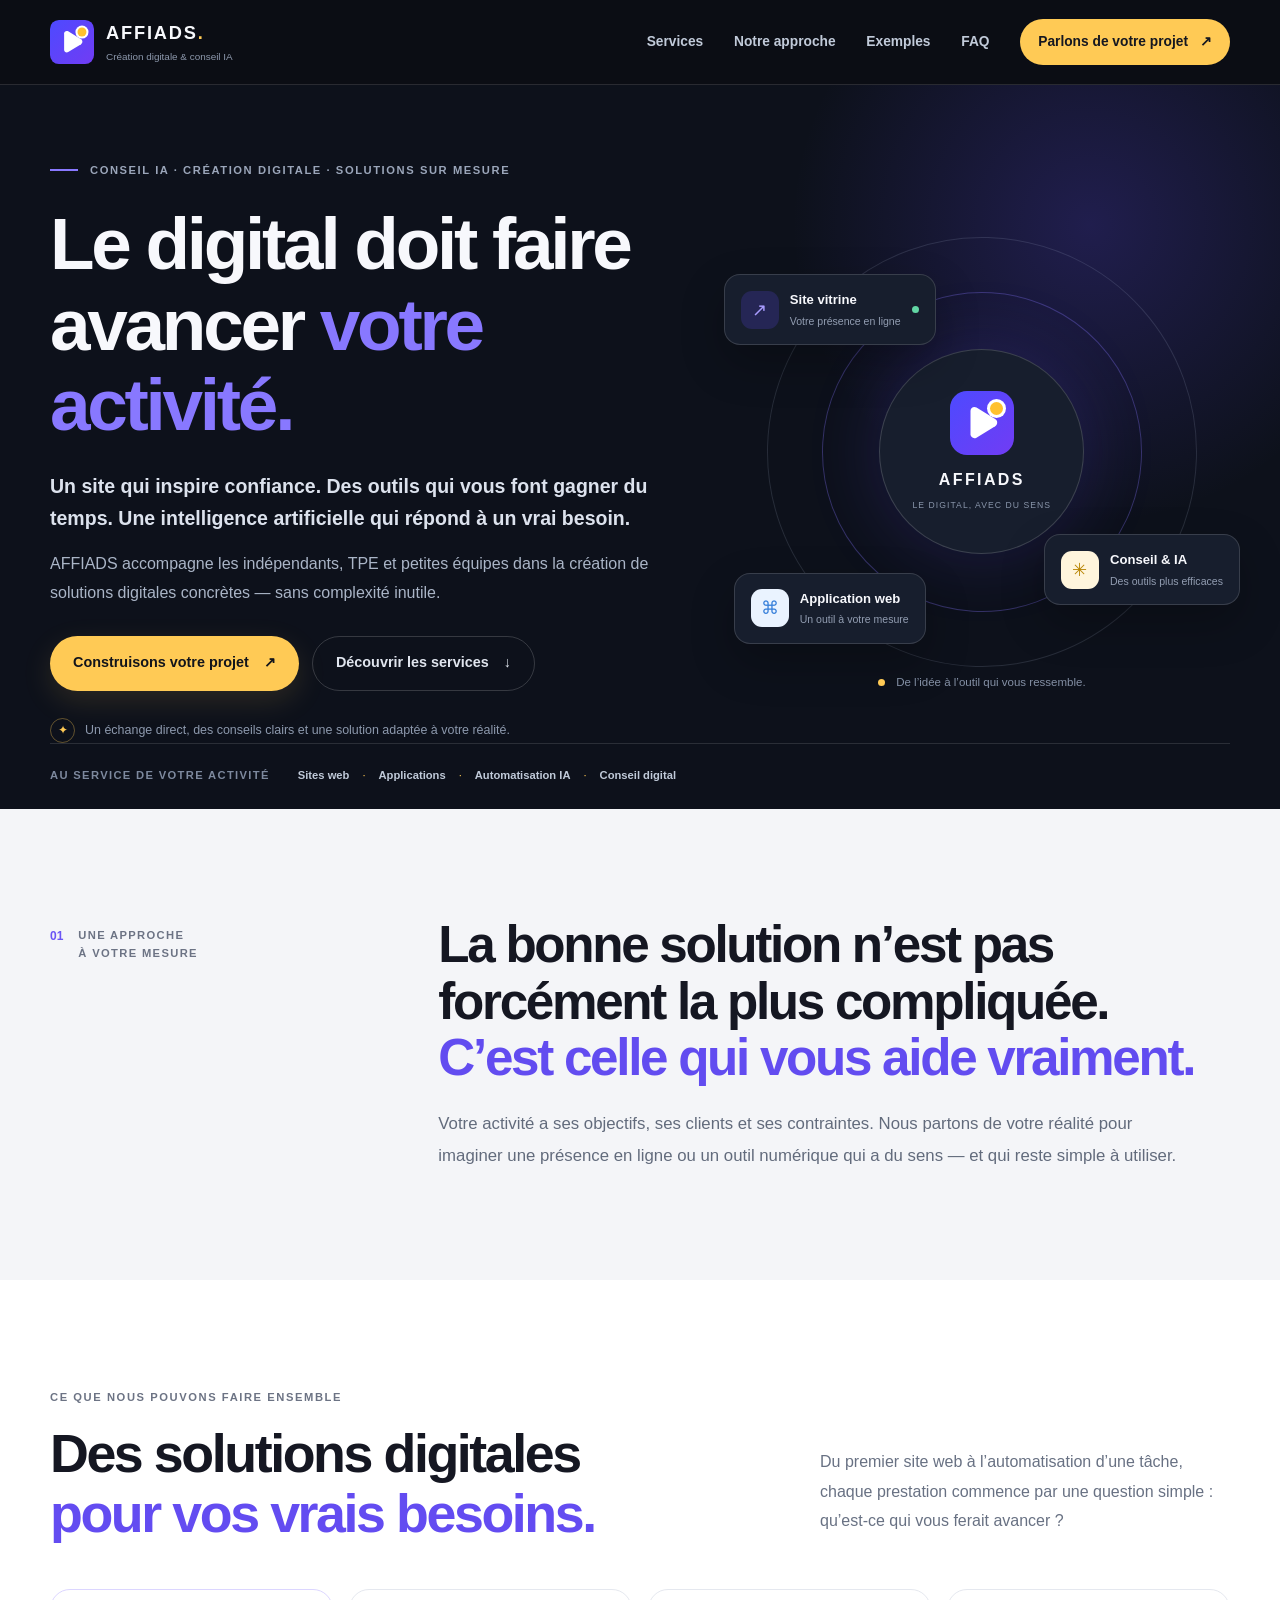
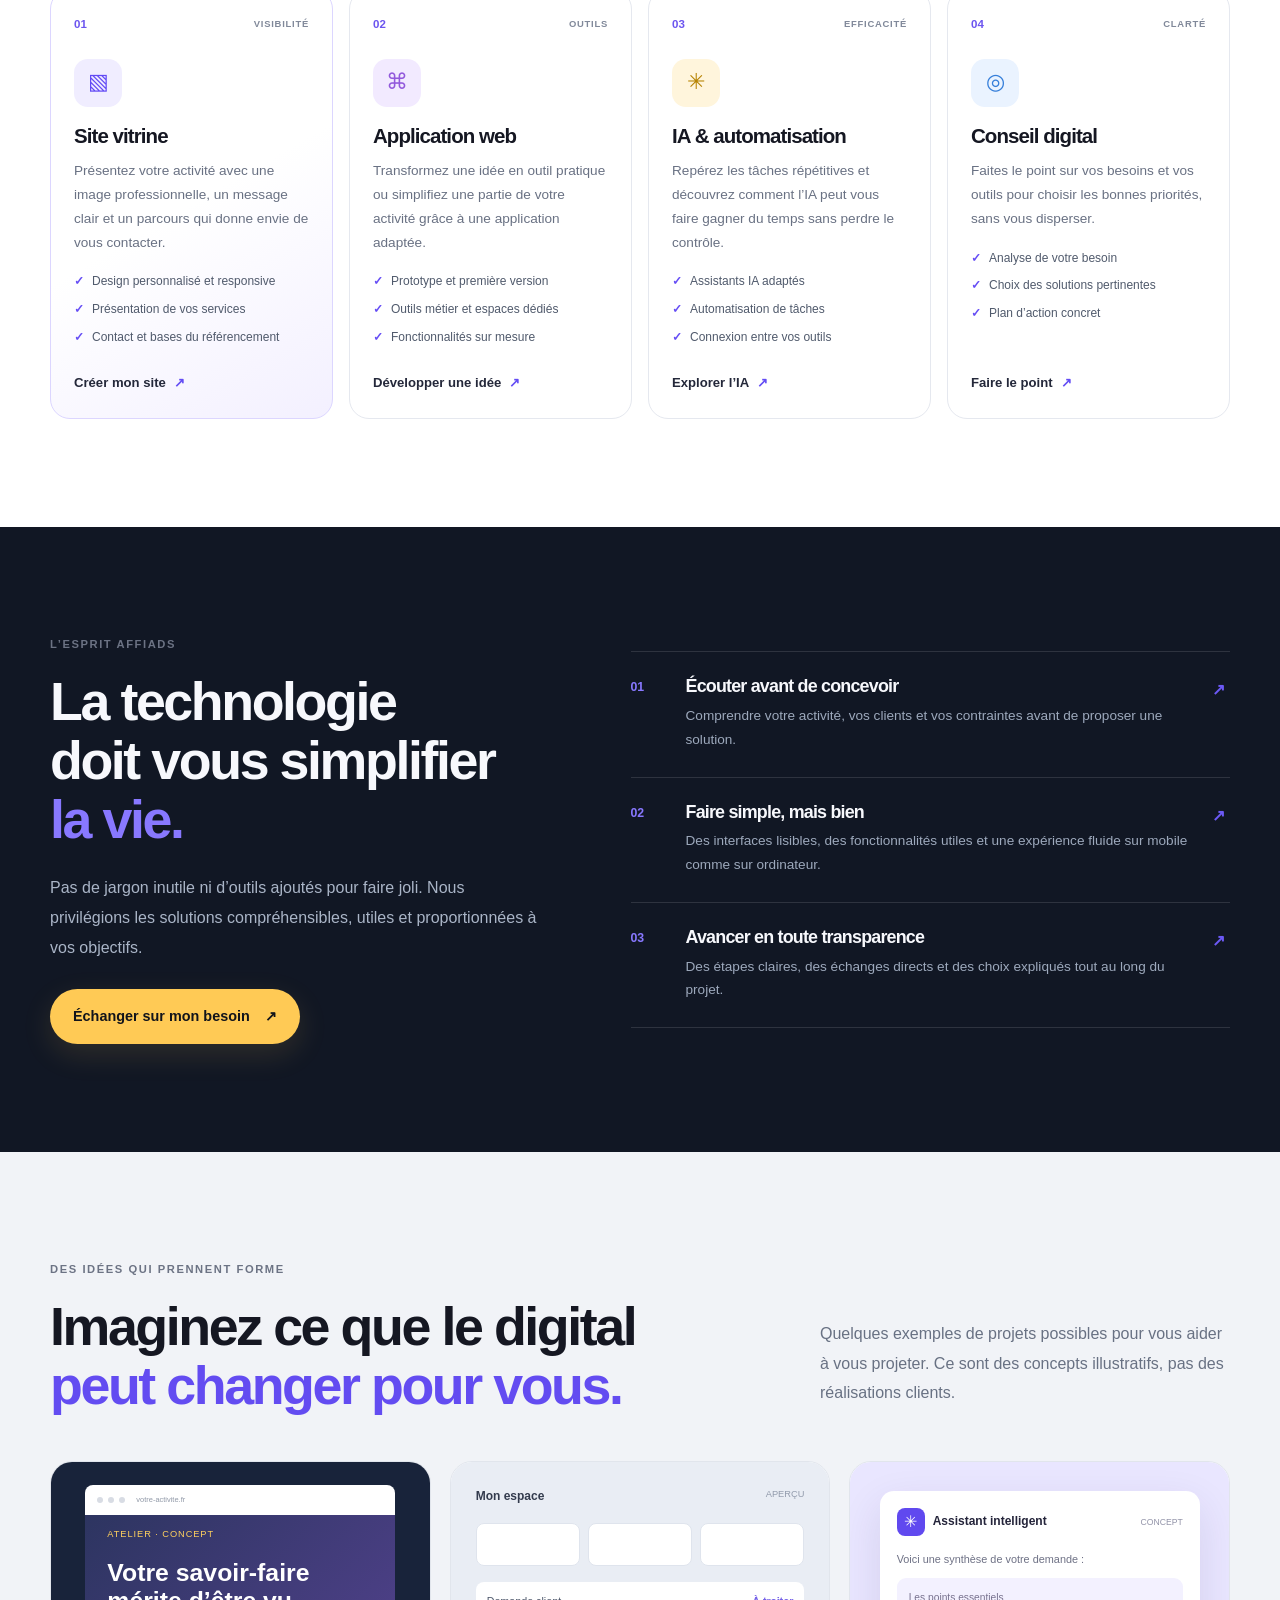
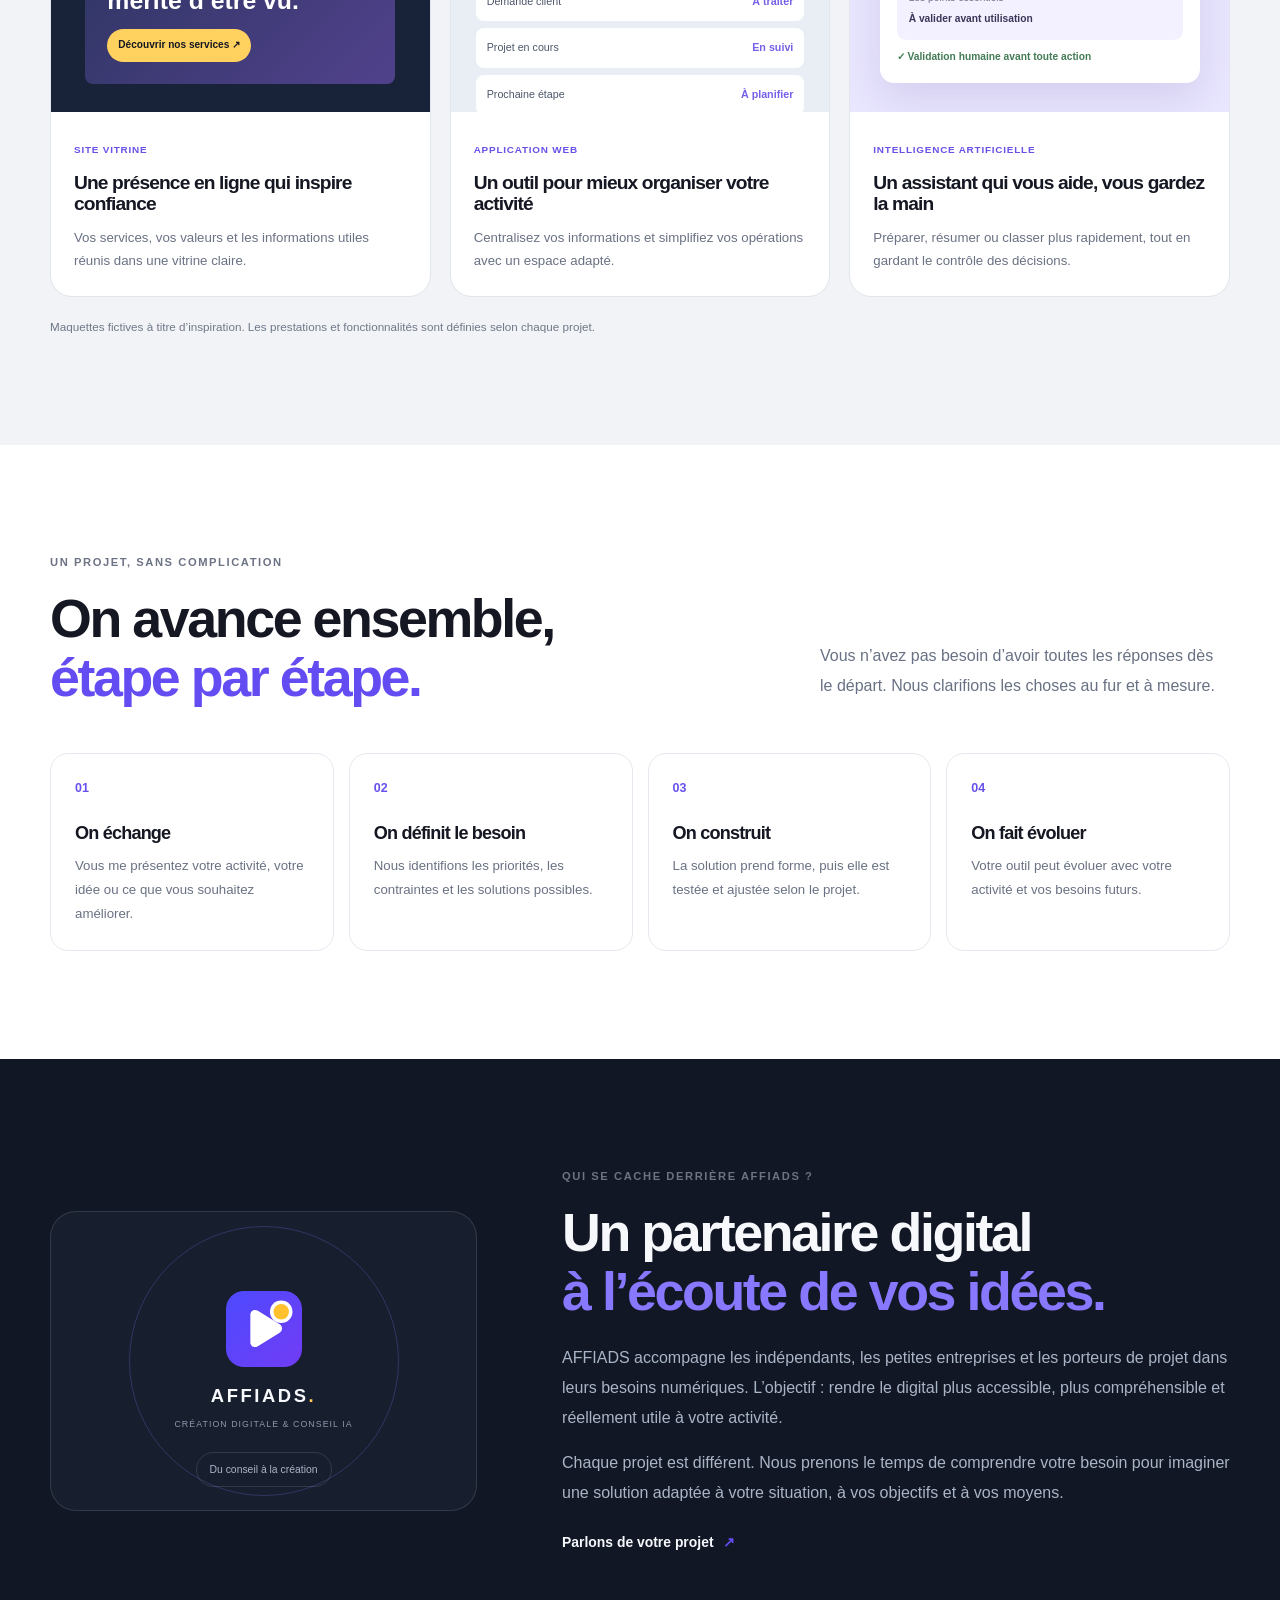
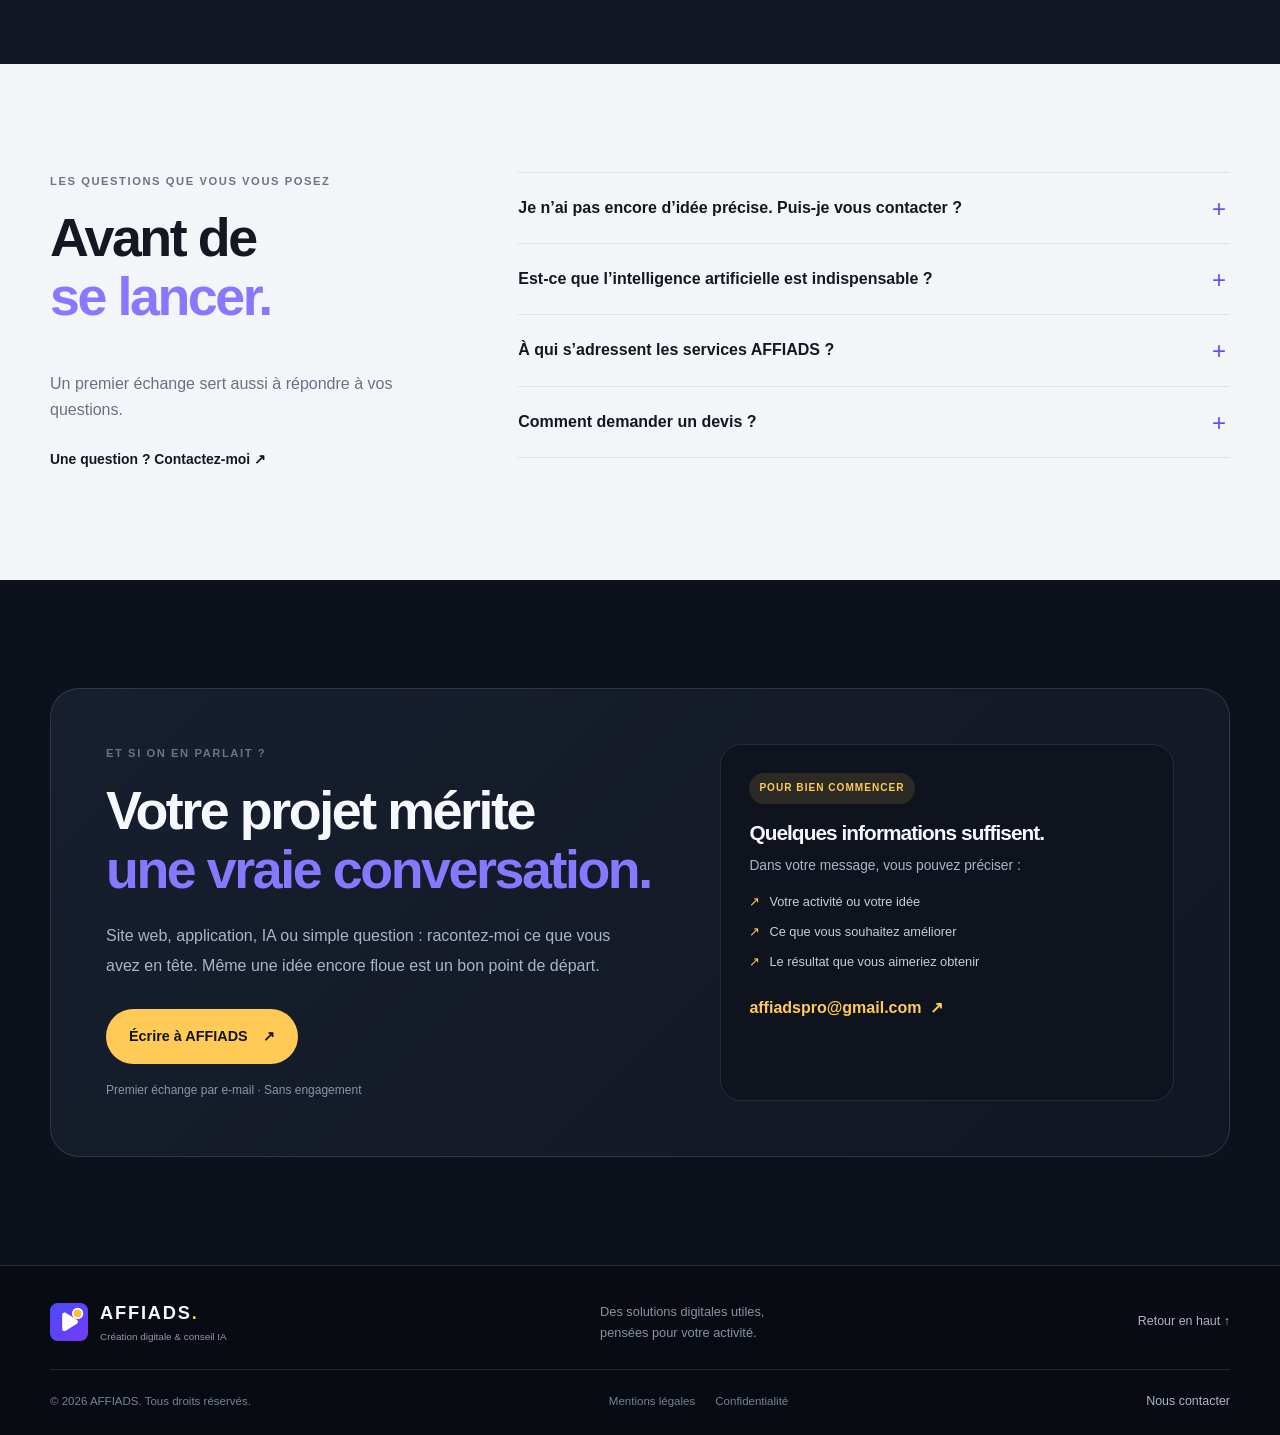
==== commit 832e66ff: "Restore method section anchor for navigation and site checks" ====
--- a/index.html
+++ b/index.html
@@ -100,7 +100,7 @@
     </div>
   </section>
 
-  <section class="method section">
+  <section class="method section" id="methode">
     <div class="container"><div class="section-heading"><div><p class="section-kicker">UN PROJET, SANS COMPLICATION</p><h2>On avance ensemble,<br><em>étape par étape.</em></h2></div><p class="section-intro">Vous n’avez pas besoin d’avoir toutes les réponses dès le départ. Nous clarifions les choses au fur et à mesure.</p></div><div class="steps-grid"><article><span>01</span><h3>On échange</h3><p>Vous me présentez votre activité, votre idée ou ce que vous souhaitez améliorer.</p></article><article><span>02</span><h3>On définit le besoin</h3><p>Nous identifions les priorités, les contraintes et les solutions possibles.</p></article><article><span>03</span><h3>On construit</h3><p>La solution prend forme, puis elle est testée et ajustée selon le projet.</p></article><article><span>04</span><h3>On fait évoluer</h3><p>Votre outil peut évoluer avec votre activité et vos besoins futurs.</p></article></div></div>
   </section>
 
--- a/styles.css
+++ b/styles.css
@@ -4,7 +4,7 @@
   --bg:#0d111b;--bg-deep:#090c13;--surface:#151b29;--surface-soft:#1b2333;
   --ink:#f7f8fc;--muted:#aeb8c9;--muted-dark:#687386;--line:rgba(255,255,255,.12);
   --purple:#6048f5;--purple-light:#8878ff;--yellow:#ffca55;--blue:#69a8ff;
-  --container:1160px;--safe-top:env(safe-area-inset-top,0px);--safe-bottom:env(safe-area-inset-bottom,0px);
+  --container:1180px;--safe-top:env(safe-area-inset-top,0px);--safe-bottom:env(safe-area-inset-bottom,0px);
   --font:-apple-system,BlinkMacSystemFont,"Segoe UI",Inter,Arial,sans-serif;
   --radius:22px;--shadow:0 22px 60px rgba(9,12,19,.12)
 }
@@ -30,7 +30,7 @@
 .brand-dot{color:var(--yellow)}
 .brand small{display:block;margin-top:1px;color:#8d98ac;font-size:.62rem;font-weight:500;letter-spacing:0}
 /* Header: navigation vitrine horizontale, opaque */
-.site-header{position:sticky;top:0;z-index:100;padding-top:var(--safe-top);background:#0d111b;border-bottom:1px solid var(--line)}
+.site-header{position:sticky;top:0;z-index:100;padding-top:var(--safe-top);background:#0b0d14;border-bottom:1px solid var(--line)}
 .header-inner{min-height:84px;display:flex;align-items:center;justify-content:space-between;gap:24px}
 .main-navigation{display:flex;align-items:center;gap:clamp(16px,2.4vw,31px);font-size:.86rem;font-weight:650;color:#c1cad9}
 .main-navigation>a:not(.nav-cta):hover{color:#fff}
